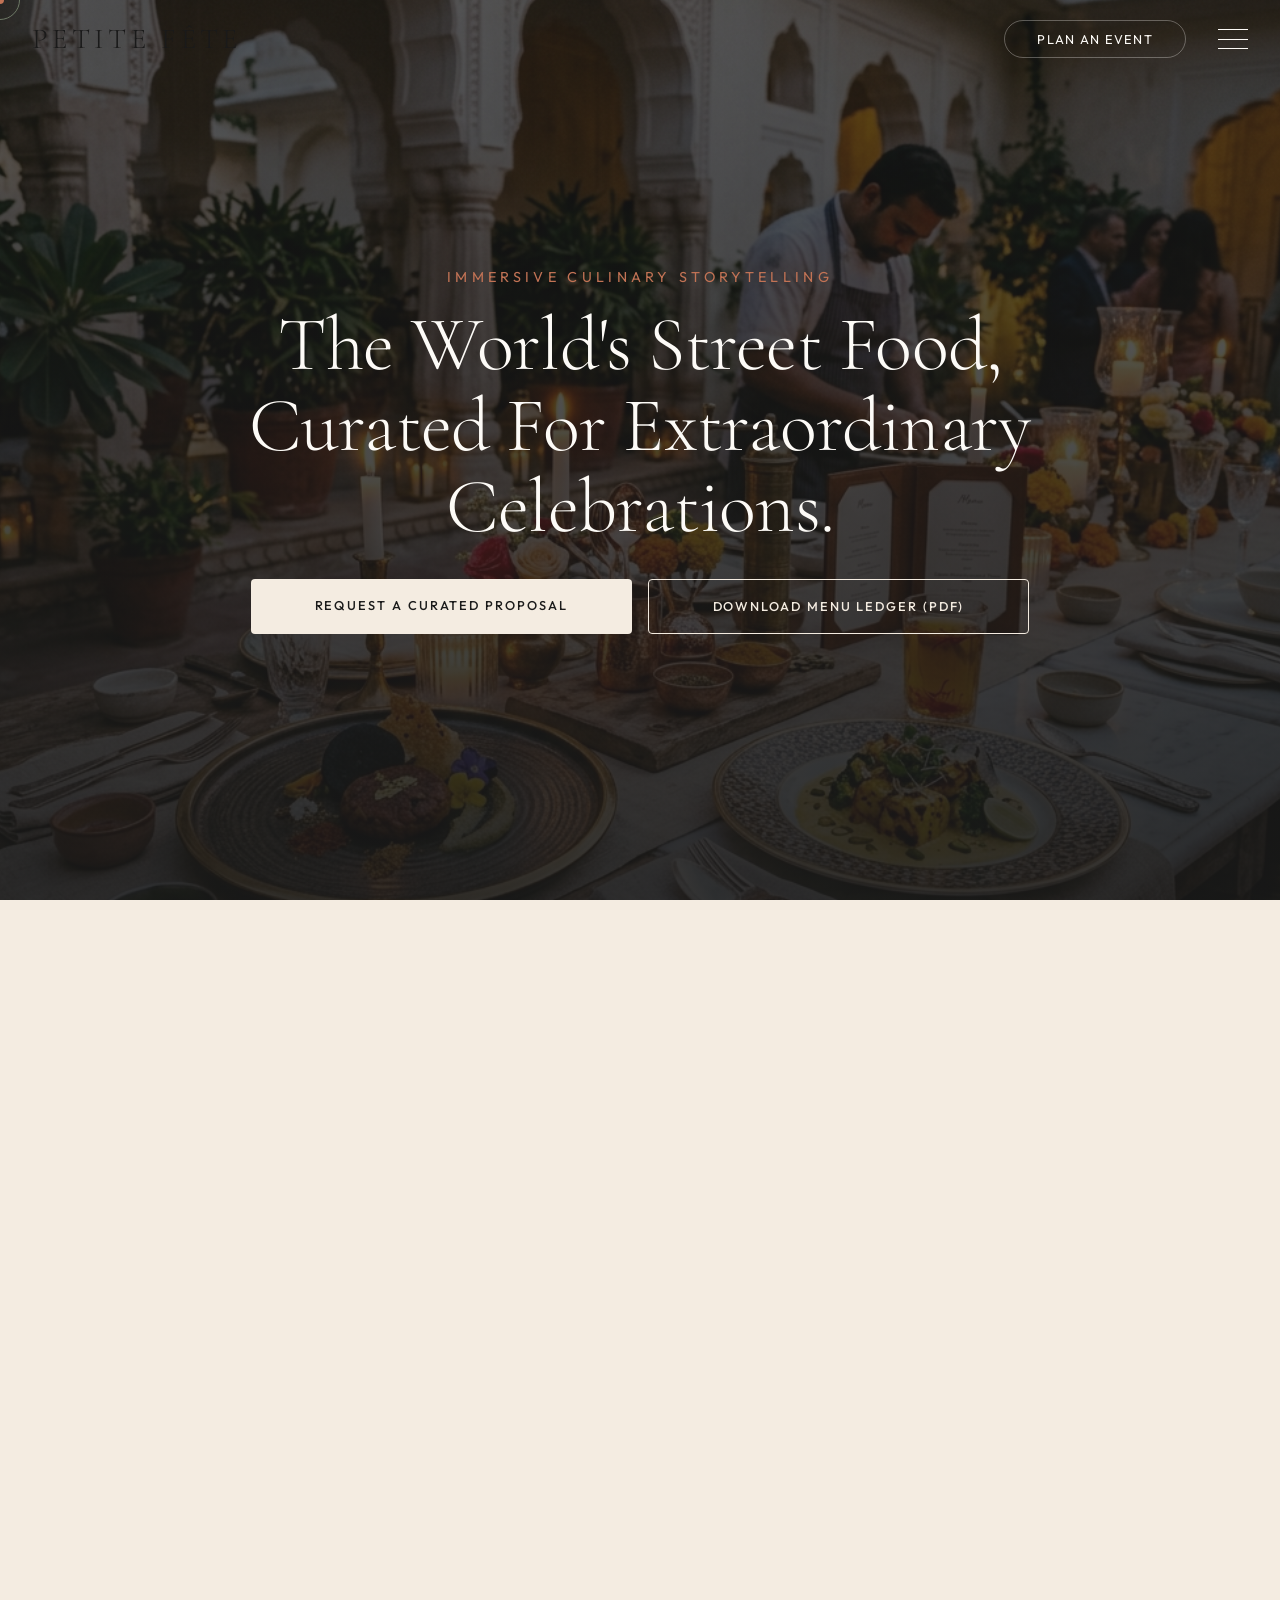
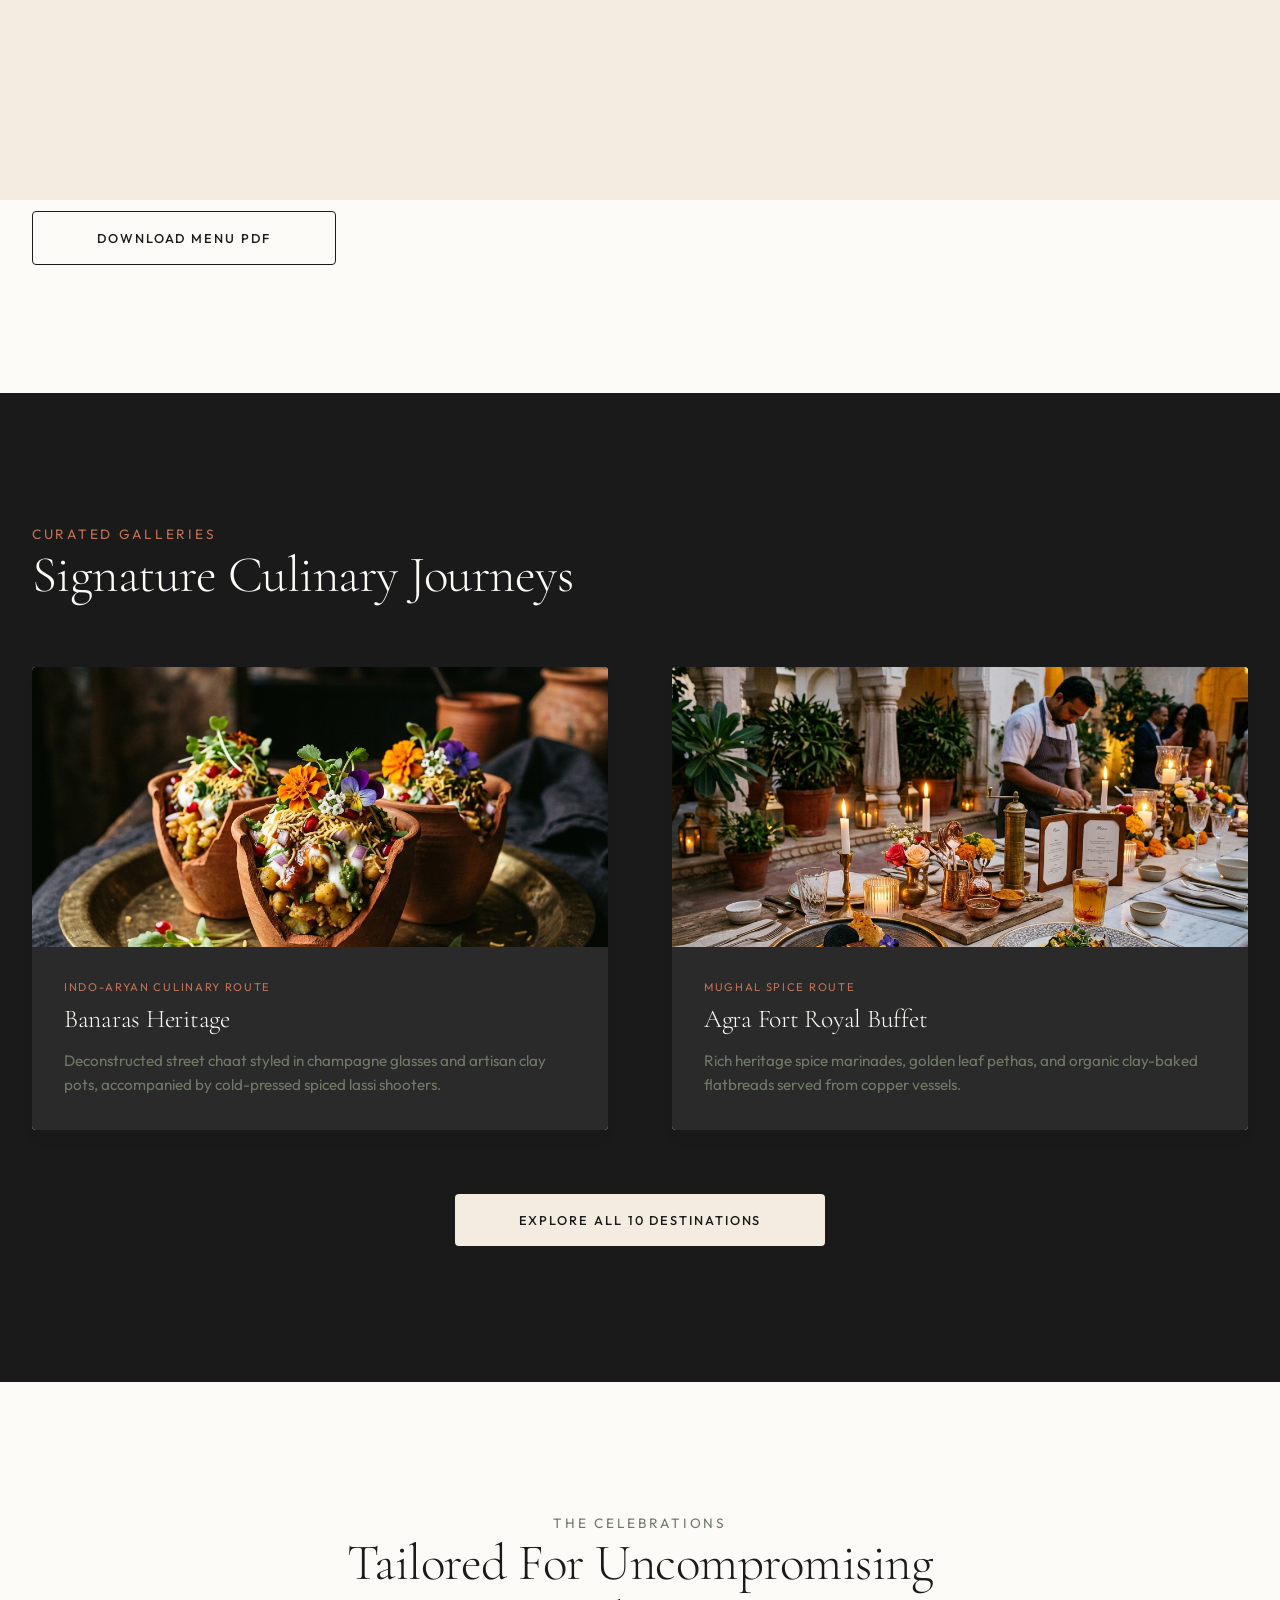
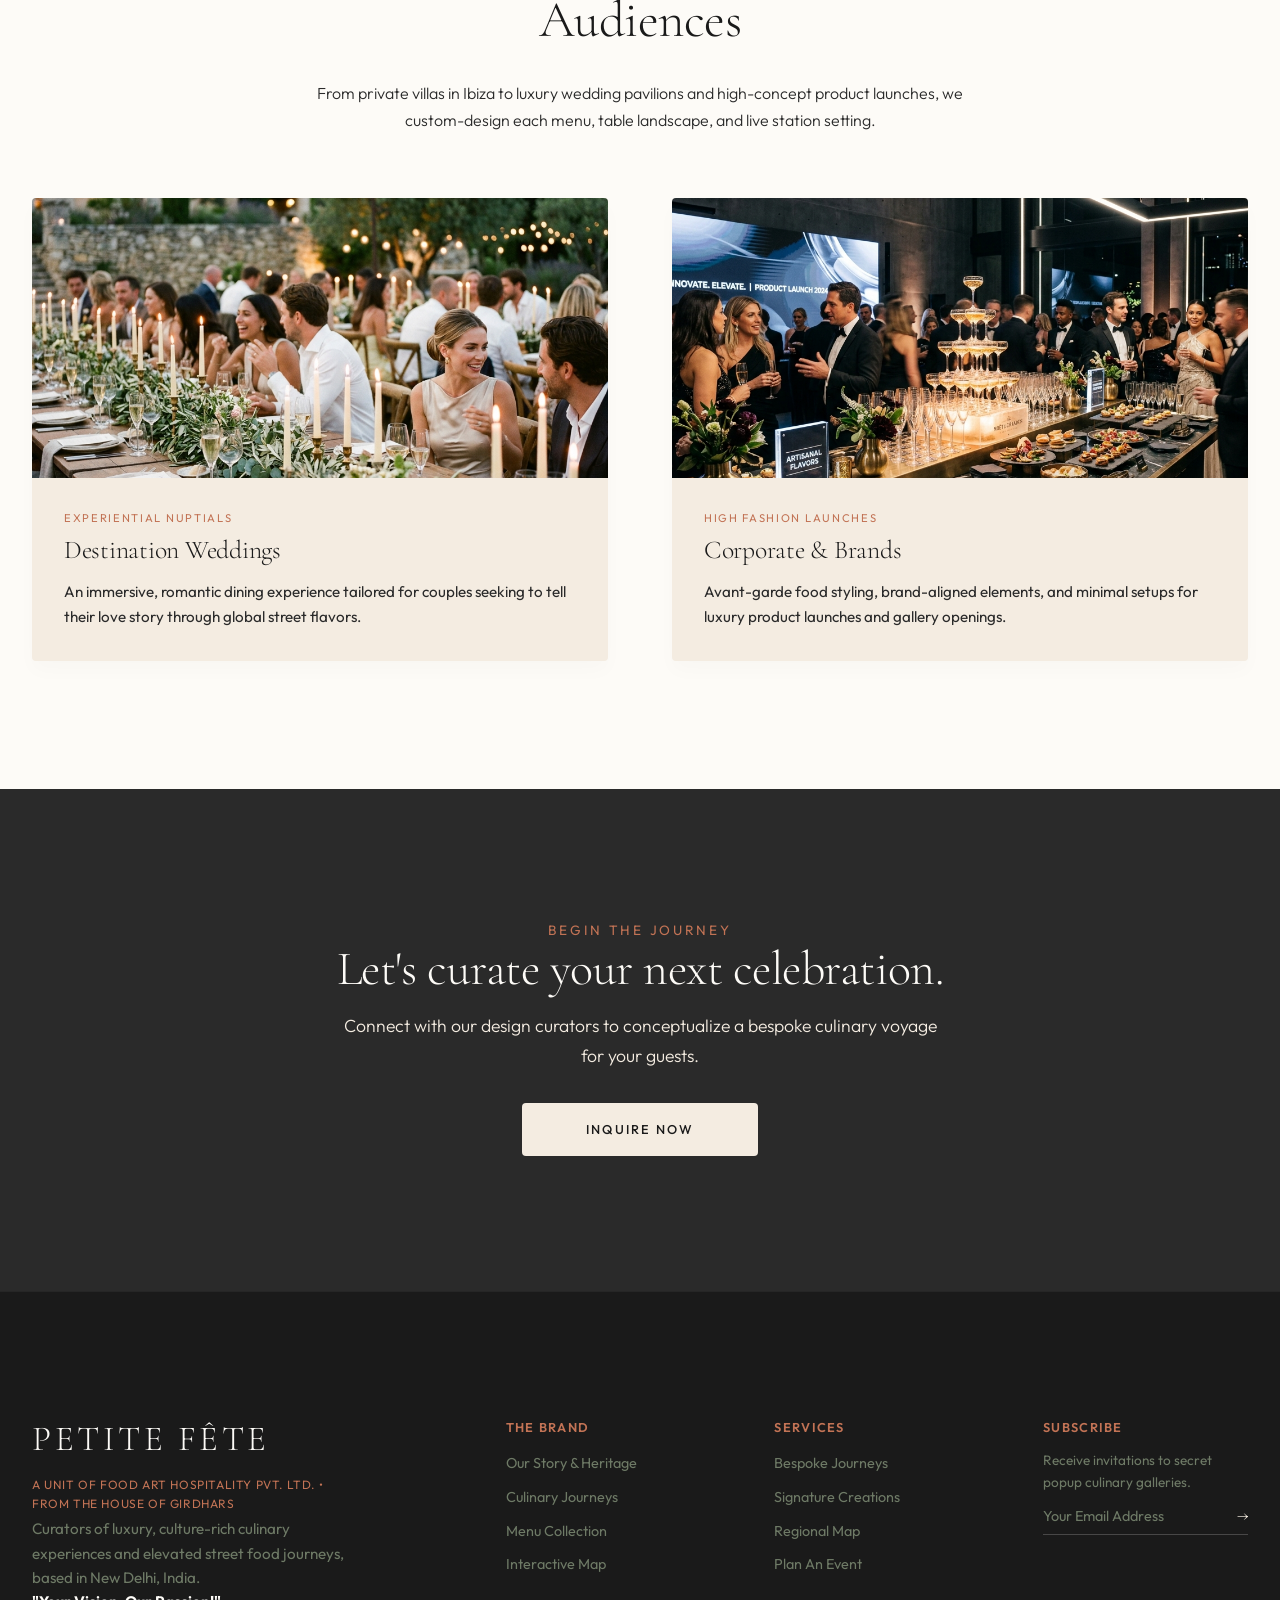
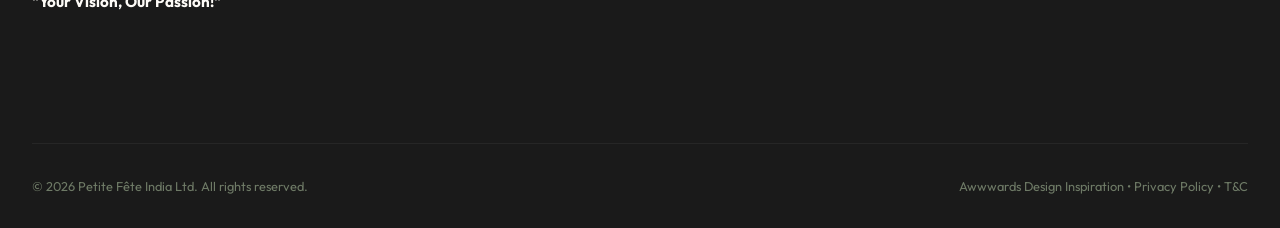
==== index.html @ d98677b4 "Add files via upload" ====
<!DOCTYPE html>
<html lang="en">
<head>
  <meta charset="UTF-8">
  <meta name="viewport" content="width=device-width, initial-scale=1.0">
  <meta name="description" content="Petite Fête is a luxury culinary experience brand curating immersive global street food journeys for extraordinary celebrations.">
  <title>Petite Fête | A Unit of Food Art Hospitality Pvt. Ltd. | From the House of Girdhars</title>
  <link rel="icon" type="image/svg+xml" href="data:image/svg+xml,<svg xmlns=%22http://www.w3.org/2000/svg%22 viewBox=%220 0 100 100%22><text y=%22.9em%22 font-size=%2290%22>✨</text></svg>">
  <link rel="stylesheet" href="css/variables.css">
  <link rel="stylesheet" href="css/layout.css">
  <link rel="stylesheet" href="css/components.css">
</head>
<body>

  <!-- Shutter Loading Screen -->
  <div id="loader-overlay">
    <div class="loader-content">
      <div class="loader-logo"><span>PETITE FÊTE</span></div>
      <div class="loader-bar-container">
        <div class="loader-bar"></div>
      </div>
      <div class="loader-number">0%</div>
    </div>
  </div>

  <main>
    <!-- Fullscreen Hero Section -->
    <section class="hero-wrapper">
      <img src="assets/images/dest_agra.png" alt="Luxury Mughlai Culinary Station in Courtyard" class="hero-bg-media">
      <div class="hero-overlay"></div>
      <div class="hero-content">
        <p class="hero-tagline">Immersive Culinary Storytelling</p>
        <h1 class="hero-title">The World's Street Food, Curated For Extraordinary Celebrations.</h1>
        <div class="hero-cta" style="display: flex; gap: var(--space-md); justify-content: center; flex-wrap: wrap; margin-top: var(--space-lg);">
          <a href="contact.html" class="btn-luxury-solid hover-target">Request A Curated Proposal</a>
          <a href="assets/petite-fete-menu.pdf" download class="btn-luxury-solid hover-target" style="background-color: transparent; border: 1px solid var(--color-champagne); color: var(--color-champagne);">Download Menu Ledger (PDF)</a>
        </div>
      </div>
    </section>

    <!-- Brand Introduction -->
    <section class="section">
      <div class="container">
        <div class="editorial-split">
          <div class="editorial-text">
            <span class="editorial-subtitle">PETITE FÊTE</span>
            <h2 class="editorial-title" style="font-size: clamp(2rem, 3.5vw, 2.5rem); line-height: 1.15; margin-bottom: var(--space-md);">A Unit of Food Art Hospitality Pvt. Ltd. <br><span style="font-size: 1.4rem; color: var(--color-olive); font-style: italic;">From the House of Girdhars</span></h2>
            <p class="editorial-paragraph">Food Art Hospitality Pvt. Ltd. (FAH) is recognized as the industry trailblazer with an unwavering commitment to creativity, innovation, excellence and transforming catering into an art form. FAH creates remarkable experiences by utilizing the finest ingredients and cutting-edge techniques to create fresh, vibrant cuisine coupled with world-class service.</p>
            <p class="editorial-paragraph">The visionary founders of FAH have added another feather to their cap by launching "Petite Fête", which celebrates the favorite flavors of global street food. Petite Fête takes you on an unparalleled cultural culinary voyage like never before. This eclectic blend of bespoke luxury and fun food has already created a stir in the industry and aims to reach the pinnacle with its new age molecular gastronomy.</p>
            <p class="editorial-paragraph">Classic street food in a new avatar is sure to deliver the surprise and tantalize your taste buds. Petite Fête has reinterpreted this culture through its lens of creativity while retaining the authenticity of each dish. The avant-garde brand will make you explore the world's culinary heritage through its theatrical food stations with an exquisite fine dining setup.</p>
            <p class="editorial-paragraph" style="font-family: var(--font-serif); font-size: 1.4rem; color: var(--color-terracotta); font-style: italic; margin-bottom: var(--space-md);">"Your Vision, Our Passion!"</p>
            <div style="display: flex; gap: var(--space-md); flex-wrap: wrap; margin-top: var(--space-sm);">
              <a href="about.html" class="btn-luxury-solid hover-target">Our Story & Heritage</a>
              <a href="assets/petite-fete-menu.pdf" download class="btn-luxury-solid hover-target" style="background-color: transparent; border: 1px solid var(--color-charcoal); color: var(--color-charcoal);">Download Menu PDF</a>
            </div>
          </div>
          <div class="editorial-image-container">
            <img src="assets/images/dest_banaras.png" alt="Deconstructed Banarasi chaat served in clay pots" class="editorial-image">
          </div>
        </div>
      </div>
    </section>

    <!-- Featured Journeys Teaser -->
    <section class="section section-dark">
      <div class="container">
        <span class="editorial-subtitle" style="color: var(--color-terracotta);">Curated Galleries</span>
        <h2 class="editorial-title" style="color: var(--color-ivory); margin-bottom: var(--space-xl);">Signature Culinary Journeys</h2>
        
        <div class="station-grid">
          <div class="station-card">
            <div class="station-img-box">
              <img src="assets/images/dest_banaras.png" alt="Deconstructed Chaat" class="station-img">
            </div>
            <div class="station-info-box" style="background-color: var(--color-charcoal-light); color: var(--color-ivory);">
              <span class="station-tag">Indo-Aryan Culinary Route</span>
              <h3 class="station-title">Banaras Heritage</h3>
              <p class="station-desc" style="color: var(--color-olive);">Deconstructed street chaat styled in champagne glasses and artisan clay pots, accompanied by cold-pressed spiced lassi shooters.</p>
            </div>
          </div>

          <div class="station-card">
            <div class="station-img-box">
              <img src="assets/images/dest_agra.png" alt="Agra Spice Galleys" class="station-img">
            </div>
            <div class="station-info-box" style="background-color: var(--color-charcoal-light); color: var(--color-ivory);">
              <span class="station-tag">Mughal Spice Route</span>
              <h3 class="station-title">Agra Fort Royal Buffet</h3>
              <p class="station-desc" style="color: var(--color-olive);">Rich heritage spice marinades, golden leaf pethas, and organic clay-baked flatbreads served from copper vessels.</p>
            </div>
          </div>
        </div>

        <div style="text-align: center; margin-top: var(--space-xl);">
          <a href="journeys.html" class="btn-luxury-solid hover-target">Explore All 10 Destinations</a>
        </div>
      </div>
    </section>

    <!-- Event Categories Signature -->
    <section class="section">
      <div class="container">
        <div style="text-align: center; max-width: 700px; margin: 0 auto var(--space-xl) auto;">
          <span class="editorial-subtitle">The Celebrations</span>
          <h2 class="editorial-title">Tailored For Uncompromising Audiences</h2>
          <p class="editorial-paragraph" style="font-size: 1rem;">From private villas in Ibiza to luxury wedding pavilions and high-concept product launches, we custom-design each menu, table landscape, and live station setting.</p>
        </div>

        <div class="station-grid">
          <div class="station-card">
            <div class="station-img-box">
              <img src="assets/images/wedding_banquet.png" alt="Editorial wedding banqueting" class="station-img">
            </div>
            <div class="station-info-box">
              <span class="station-tag">Experiential Nuptials</span>
              <h3 class="station-title">Destination Weddings</h3>
              <p class="station-desc">An immersive, romantic dining experience tailored for couples seeking to tell their love story through global street flavors.</p>
            </div>
          </div>

          <div class="station-card">
            <div class="station-img-box">
              <img src="assets/images/corporate_cocktail.png" alt="Sleek corporate cocktail bar" class="station-img">
            </div>
            <div class="station-info-box">
              <span class="station-tag">High Fashion Launches</span>
              <h3 class="station-title">Corporate & Brands</h3>
              <p class="station-desc">Avant-garde food styling, brand-aligned elements, and minimal setups for luxury product launches and gallery openings.</p>
            </div>
          </div>
        </div>
      </div>
    </section>

    <!-- CTA Section -->
    <section class="section section-dark" style="text-align: center; background-color: var(--color-charcoal-light);">
      <div class="container">
        <span class="editorial-subtitle" style="color: var(--color-terracotta);">Begin the Journey</span>
        <h2 class="editorial-title" style="color: var(--color-ivory); font-size: 3rem; margin-bottom: var(--space-md);">Let's curate your next celebration.</h2>
        <p class="editorial-paragraph" style="color: var(--color-champagne); max-width: 600px; margin: 0 auto var(--space-lg) auto;">Connect with our design curators to conceptualize a bespoke culinary voyage for your guests.</p>
        <a href="contact.html" class="btn-luxury-solid hover-target">Inquire Now</a>
      </div>
    </section>
  </main>

  <script src="js/core.js"></script>
</body>
</html>
---- css/variables.css ----
/* css/variables.css */
@import url('https://fonts.googleapis.com/css2?family=Cormorant+Garamond:ital,wght@0,300;0,400;0,500;0,600;0,700;1,300;1,400&family=Outfit:wght@200;300;400;500;600;700&display=swap');

:root {
  /* Color Palette */
  --color-ivory: #FDFBF7;       /* Warm Ivory background */
  --color-champagne: #F4ECE1;   /* Champagne accents & secondary containers */
  --color-olive: #6E7A66;       /* Soft Olive text and borders */
  --color-olive-light: rgba(110, 122, 102, 0.1);
  --color-charcoal: #1A1A1A;    /* Primary text and dark luxury sections */
  --color-charcoal-light: #2A2A2A;
  --color-terracotta: #C27355;  /* Muted Terracotta accents */
  --color-white: #FFFFFF;

  /* Typography Pairing */
  --font-serif: 'Cormorant Garamond', serif;
  --font-sans: 'Outfit', sans-serif;

  /* Font Weights */
  --weight-light: 300;
  --weight-regular: 400;
  --weight-medium: 500;
  --weight-semi: 600;
  --weight-bold: 700;

  /* Global Transitions */
  --transition-smooth: all 0.6s cubic-bezier(0.25, 1, 0.5, 1);
  --transition-fast: all 0.3s cubic-bezier(0.25, 1, 0.5, 1);
  --transition-slow: all 1s cubic-bezier(0.25, 1, 0.5, 1);
  --transition-bounce: all 0.6s cubic-bezier(0.34, 1.56, 0.64, 1);

  /* Spacing system */
  --space-unit: 1rem;
  --space-xs: calc(var(--space-unit) * 0.25);
  --space-sm: calc(var(--space-unit) * 0.5);
  --space-md: var(--space-unit);
  --space-lg: calc(var(--space-unit) * 2);
  --space-xl: calc(var(--space-unit) * 4);
  --space-xxl: calc(var(--space-unit) * 8);

  /* Z-Index Hierarchy */
  --z-base: 1;
  --z-nav-fixed: 100;
  --z-drawer: 200;
  --z-transition-wipe: 300;
  --z-loader: 400;
  --z-cursor: 500;

  /* Cursor custom dimensions */
  --cursor-size: 8px;
}

/* Base Styles & Custom Scrollbar */
*, *::before, *::after {
  box-sizing: border-box;
  margin: 0;
  padding: 0;
}

html {
  font-size: 16px;
  scroll-behavior: smooth;
  background-color: var(--color-ivory);
  color: var(--color-charcoal);
  font-family: var(--font-sans);
  overflow-x: hidden;
}

body {
  min-height: 100vh;
  line-height: 1.6;
  -webkit-font-smoothing: antialiased;
  -moz-osx-font-smoothing: grayscale;
}

/* Custom Premium Scrollbar */
::-webkit-scrollbar {
  width: 6px;
}
::-webkit-scrollbar-track {
  background: var(--color-ivory);
}
::-webkit-scrollbar-thumb {
  background: var(--color-olive);
  border-radius: 3px;
}
::-webkit-scrollbar-thumb:hover {
  background: var(--color-terracotta);
}

/* Custom Selection Highlight */
::selection {
  background-color: var(--color-champagne);
  color: var(--color-terracotta);
}

/* Typography Utilities */
h1, h2, h3, h4, h5, h6 {
  font-family: var(--font-serif);
  font-weight: var(--weight-light);
  line-height: 1.1;
  letter-spacing: -0.01em;
}

a {
  color: inherit;
  text-decoration: none;
  transition: var(--transition-fast);
}

button {
  background: none;
  border: none;
  font: inherit;
  cursor: pointer;
  color: inherit;
}

img {
  max-width: 100%;
  height: auto;
  display: block;
}
---- css/layout.css ----
/* css/layout.css */

/* Global Containers */
.container {
  width: 100%;
  max-width: 1400px;
  margin: 0 auto;
  padding: 0 var(--space-lg);
}

.section {
  position: relative;
  padding: var(--space-xxl) 0;
  overflow: hidden;
}

.section-dark {
  background-color: var(--color-charcoal);
  color: var(--color-ivory);
}

/* Custom Interactive Cursor (hidden on mobile) */
.custom-cursor {
  position: fixed;
  top: 0;
  left: 0;
  width: var(--cursor-size);
  height: var(--cursor-size);
  background-color: var(--color-terracotta);
  border-radius: 50%;
  pointer-events: none;
  z-index: var(--z-cursor);
  transform: translate(-50%, -50%);
  transition: width 0.3s ease, height 0.3s ease, background-color 0.3s ease;
}

.custom-cursor-ring {
  position: fixed;
  top: 0;
  left: 0;
  width: 40px;
  height: 40px;
  border: 1px solid var(--color-olive);
  border-radius: 50%;
  pointer-events: none;
  z-index: calc(var(--z-cursor) - 1);
  transform: translate(-50%, -50%);
  transition: transform 0.1s ease, width 0.3s ease, height 0.3s ease, border-color 0.3s ease;
}

/* Hover effects for cursor */
.custom-cursor.hovered {
  width: 12px;
  height: 12px;
  background-color: var(--color-olive);
}

.custom-cursor-ring.hovered {
  width: 60px;
  height: 60px;
  border-color: var(--color-terracotta);
}

@media (max-width: 1024px) {
  .custom-cursor, .custom-cursor-ring {
    display: none;
  }
}

/* Global Shutter & Shutter Loader */
#loader-overlay {
  position: fixed;
  top: 0;
  left: 0;
  width: 100%;
  height: 100%;
  background-color: var(--color-charcoal);
  z-index: var(--z-loader);
  display: flex;
  flex-direction: column;
  justify-content: center;
  align-items: center;
  color: var(--color-ivory);
  transition: transform 1.2s cubic-bezier(0.85, 0, 0.15, 1);
}

.loader-content {
  text-align: center;
}

.loader-logo {
  font-family: var(--font-serif);
  font-size: 3.5rem;
  letter-spacing: 0.2em;
  text-transform: uppercase;
  margin-bottom: var(--space-md);
  overflow: hidden;
}

.loader-logo span {
  display: inline-block;
  transform: translateY(100%);
  animation: logoReveal 1.2s cubic-bezier(0.16, 1, 0.3, 1) forwards;
}

.loader-bar-container {
  width: 200px;
  height: 1px;
  background-color: rgba(253, 251, 247, 0.1);
  margin: var(--space-md) auto;
  position: relative;
  overflow: hidden;
}

.loader-bar {
  width: 0%;
  height: 100%;
  background-color: var(--color-terracotta);
  position: absolute;
  top: 0;
  left: 0;
  animation: loaderProgress 2.5s cubic-bezier(0.65, 0.05, 0.36, 1) forwards;
}

.loader-number {
  font-family: var(--font-sans);
  font-size: 0.8rem;
  letter-spacing: 0.1em;
  color: var(--color-olive);
}

@keyframes logoReveal {
  to { transform: translateY(0); }
}

@keyframes loaderProgress {
  to { width: 100%; }
}

/* Page Wipe Transition overlay */
#wipe-transition {
  position: fixed;
  top: 0;
  left: 0;
  width: 100%;
  height: 100%;
  background-color: var(--color-champagne);
  z-index: var(--z-transition-wipe);
  transform: translateY(100%);
  transition: transform 0.8s cubic-bezier(0.85, 0, 0.15, 1);
  pointer-events: none;
}

#wipe-transition.active {
  transform: translateY(0);
}

#wipe-transition.exit {
  transform: translateY(-100%);
}

/* Header & Drawer Navigation */
header.global-header {
  position: fixed;
  top: 0;
  left: 0;
  width: 100%;
  padding: var(--space-md) 0;
  z-index: 350; /* Ensure header sits above both drawer (200) and wipes (300) */
  transition: var(--transition-smooth);
}

header.global-header.scrolled {
  background-color: rgba(253, 251, 247, 0.9);
  backdrop-filter: blur(10px);
  padding: var(--space-sm) 0;
  border-bottom: 1px solid var(--color-olive-light);
}

header.global-header.scrolled-dark {
  background-color: rgba(26, 26, 26, 0.9);
  backdrop-filter: blur(10px);
  padding: var(--space-sm) 0;
  border-bottom: 1px solid rgba(253, 251, 247, 0.1);
}

/* Active Menu styling to turn Header components ivory */
.global-header.menu-active .header-logo a,
.global-header.menu-active .inquiry-btn {
  color: var(--color-ivory) !important;
  border-color: rgba(253, 251, 247, 0.3) !important;
}

.global-header.menu-active .inquiry-btn:hover {
  background-color: var(--color-ivory) !important;
  color: var(--color-charcoal) !important;
}

.global-header.menu-active .burger-line {
  background-color: var(--color-ivory) !important;
}

.header-container {
  display: flex;
  justify-content: space-between;
  align-items: center;
}

.header-logo {
  font-family: var(--font-serif);
  font-size: 1.8rem;
  letter-spacing: 0.15em;
  text-transform: uppercase;
  font-weight: var(--weight-light);
}

.header-logo a {
  color: inherit;
}

.header-actions {
  display: flex;
  align-items: center;
  gap: var(--space-lg);
}

.inquiry-btn {
  font-family: var(--font-sans);
  font-size: 0.8rem;
  letter-spacing: 0.1em;
  text-transform: uppercase;
  color: var(--color-charcoal);
  border: 1px solid var(--color-olive);
  padding: var(--space-sm) var(--space-lg);
  border-radius: 20px;
  transition: var(--transition-fast);
}

header.global-header-dark .inquiry-btn {
  color: var(--color-ivory);
  border-color: rgba(253, 251, 247, 0.3);
}

.inquiry-btn:hover {
  background-color: var(--color-charcoal);
  color: var(--color-ivory);
  border-color: var(--color-charcoal);
}

header.global-header-dark .inquiry-btn:hover {
  background-color: var(--color-ivory);
  color: var(--color-charcoal);
  border-color: var(--color-ivory);
}

/* Burger Menu Button */
.burger-menu {
  display: flex;
  flex-direction: column;
  gap: 6px;
  width: 30px;
  height: 20px;
  justify-content: space-between;
  z-index: calc(var(--z-drawer) + 10); /* Keep button above drawer */
}

.burger-line {
  width: 100%;
  height: 1px;
  background-color: var(--color-charcoal);
  transition: var(--transition-smooth);
}

header.global-header-dark .burger-line {
  background-color: var(--color-ivory);
}

.burger-menu.open .burger-line:nth-child(1) {
  transform: translateY(7px) rotate(45deg);
  background-color: var(--color-ivory);
}

.burger-menu.open .burger-line:nth-child(2) {
  opacity: 0;
}

.burger-menu.open .burger-line:nth-child(3) {
  transform: translateY(-7px) rotate(-45deg);
  background-color: var(--color-ivory);
}

/* Fullscreen Menu Drawer - Optimized for scrolling */
.drawer-nav {
  position: fixed;
  top: 0;
  left: 0;
  width: 100%;
  height: 100%;
  background-color: var(--color-charcoal);
  color: var(--color-ivory);
  z-index: var(--z-drawer);
  display: block; /* Use block to allow natural scroll overflow */
  overflow-y: auto; /* Enable vertical scroll if content overflows */
  transform: translateY(-100%);
  transition: transform 0.8s cubic-bezier(0.85, 0, 0.15, 1);
}

.drawer-nav.open {
  transform: translateY(0);
}

.drawer-content {
  display: grid;
  grid-template-columns: 1fr 1fr;
  width: 80%;
  max-width: 1200px;
  margin: 120px auto 60px auto; /* Centered with clear headers space */
  align-items: start;
}

.drawer-links {
  display: flex;
  flex-direction: column;
  gap: var(--space-md);
  list-style: none;
}

.drawer-links li {
  overflow: hidden;
}

.drawer-links a {
  font-family: var(--font-serif);
  font-size: 3rem;
  text-transform: uppercase;
  display: inline-block;
  transform: translateY(100%);
  transition: transform 0.8s cubic-bezier(0.16, 1, 0.3, 1), color 0.3s ease;
  line-height: 1.1;
}

.drawer-nav.open .drawer-links a {
  transform: translateY(0);
}

/* Stagger transition delay for nav links */
.drawer-links li:nth-child(1) a { transition-delay: 0.1s; }
.drawer-links li:nth-child(2) a { transition-delay: 0.15s; }
.drawer-links li:nth-child(3) a { transition-delay: 0.2s; }
.drawer-links li:nth-child(4) a { transition-delay: 0.25s; }
.drawer-links li:nth-child(5) a { transition-delay: 0.3s; }
.drawer-links li:nth-child(6) a { transition-delay: 0.35s; }
.drawer-links li:nth-child(7) a { transition-delay: 0.4s; }
.drawer-links li:nth-child(8) a { transition-delay: 0.45s; }
.drawer-links li:nth-child(9) a { transition-delay: 0.5s; }
.drawer-links li:nth-child(10) a { transition-delay: 0.55s; }
.drawer-links li:nth-child(11) a { transition-delay: 0.6s; }
.drawer-links li:nth-child(12) a { transition-delay: 0.65s; }

.drawer-links a:hover {
  color: var(--color-terracotta);
  transform: translateY(0) skewX(-5deg);
}

.drawer-info {
  border-left: 1px solid rgba(253, 251, 247, 0.1);
  padding-left: var(--space-xl);
  display: flex;
  flex-direction: column;
  justify-content: center;
  gap: var(--space-xl);
}

.drawer-editorial {
  font-family: var(--font-serif);
  font-size: 1.5rem;
  font-style: italic;
  color: var(--color-champagne);
  line-height: 1.4;
}

.drawer-contact-details {
  display: flex;
  flex-direction: column;
  gap: var(--space-sm);
  font-family: var(--font-sans);
  font-size: 0.9rem;
  color: var(--color-olive);
}

.drawer-contact-details a:hover {
  color: var(--color-ivory);
}

@media (max-width: 768px) {
  .drawer-content {
    grid-template-columns: 1fr;
    gap: var(--space-xl);
    text-align: center;
    margin: 100px auto 40px auto;
  }
  .drawer-links a {
    font-size: 2rem;
  }
  .drawer-info {
    border-left: none;
    padding-left: 0;
    gap: var(--space-lg);
  }
  .drawer-editorial {
    font-size: 1.2rem;
  }
}

/* Footer Section */
footer.global-footer {
  background-color: var(--color-charcoal);
  color: var(--color-ivory);
  padding: var(--space-xxl) 0 var(--space-lg) 0;
  border-top: 1px solid rgba(253, 251, 247, 0.05);
}

.footer-grid {
  display: grid;
  grid-template-columns: 2fr 1fr 1fr 1fr;
  gap: var(--space-xl);
  margin-bottom: var(--space-xxl);
}

.footer-brand h2 {
  font-family: var(--font-serif);
  font-size: 2.2rem;
  letter-spacing: 0.1em;
  text-transform: uppercase;
  margin-bottom: var(--space-md);
}

.footer-brand p {
  color: var(--color-olive);
  font-family: var(--font-sans);
  font-size: 0.95rem;
  max-width: 320px;
}

.footer-col h3 {
  font-family: var(--font-sans);
  font-size: 0.8rem;
  font-weight: var(--weight-semi);
  letter-spacing: 0.1em;
  text-transform: uppercase;
  color: var(--color-terracotta);
  margin-bottom: var(--space-md);
}

.footer-col ul {
  list-style: none;
  display: flex;
  flex-direction: column;
  gap: var(--space-sm);
}

.footer-col a {
  font-family: var(--font-sans);
  font-size: 0.9rem;
  color: var(--color-olive);
}

.footer-col a:hover {
  color: var(--color-ivory);
}

.newsletter-form {
  display: flex;
  border-bottom: 1px solid rgba(253, 251, 247, 0.2);
  padding-bottom: var(--space-xs);
}

.newsletter-form input {
  background: none;
  border: none;
  color: var(--color-ivory);
  font-family: var(--font-sans);
  font-size: 0.9rem;
  width: 100%;
  outline: none;
}

.newsletter-form input::placeholder {
  color: var(--color-olive);
}

.newsletter-submit {
  color: var(--color-champagne);
  font-family: var(--font-serif);
  font-style: italic;
  font-size: 1.1rem;
}

.newsletter-submit:hover {
  color: var(--color-terracotta);
}

.footer-bottom {
  border-top: 1px solid rgba(253, 251, 247, 0.05);
  padding-top: var(--space-lg);
  display: flex;
  justify-content: space-between;
  align-items: center;
  font-family: var(--font-sans);
  font-size: 0.8rem;
  color: var(--color-olive);
}

@media (max-width: 992px) {
  .footer-grid {
    grid-template-columns: 1fr 1fr;
    gap: var(--space-lg);
  }
}

@media (max-width: 576px) {
  .footer-grid {
    grid-template-columns: 1fr;
    gap: var(--space-lg);
  }
  .footer-bottom {
    flex-direction: column;
    gap: var(--space-md);
    text-align: center;
  }
}
---- css/components.css ----
/* css/components.css */

/* --- HERO COMPONENT --- */
.hero-wrapper {
  position: relative;
  height: 100vh;
  width: 100vw;
  background-color: var(--color-charcoal);
  color: var(--color-ivory);
  display: flex;
  align-items: center;
  justify-content: center;
}

.hero-bg-media {
  position: absolute;
  top: 0;
  left: 0;
  width: 100%;
  height: 100%;
  object-fit: cover;
  opacity: 0.55;
  transform: scale(1.05);
  transition: transform var(--transition-slow);
}

.hero-overlay {
  position: absolute;
  top: 0;
  left: 0;
  width: 100%;
  height: 100%;
  background: linear-gradient(180deg, rgba(26, 26, 26, 0.4) 0%, rgba(26, 26, 26, 0.8) 100%);
}

.hero-content {
  position: relative;
  z-index: 5;
  text-align: center;
  max-width: 900px;
  padding: 0 var(--space-md);
}

.hero-tagline {
  font-family: var(--font-sans);
  font-size: 0.9rem;
  letter-spacing: 0.3em;
  text-transform: uppercase;
  color: var(--color-terracotta);
  margin-bottom: var(--space-md);
  opacity: 0;
  transform: translateY(20px);
  animation: fadeUpReveal 1s 0.8s forwards ease;
}

.hero-title {
  font-family: var(--font-serif);
  font-size: clamp(2.5rem, 6vw, 5rem);
  font-weight: var(--weight-light);
  line-height: 1.05;
  margin-bottom: var(--space-lg);
  opacity: 0;
  transform: translateY(30px);
  animation: fadeUpReveal 1.2s 1s forwards ease;
}

.hero-cta {
  opacity: 0;
  transform: translateY(20px);
  animation: fadeUpReveal 1s 1.2s forwards ease;
}

.btn-luxury-solid {
  display: inline-block;
  font-family: var(--font-sans);
  font-size: 0.8rem;
  font-weight: var(--weight-medium);
  letter-spacing: 0.15em;
  text-transform: uppercase;
  color: var(--color-charcoal);
  background-color: var(--color-champagne);
  padding: var(--space-md) var(--space-xl);
  border-radius: 4px;
  position: relative;
  overflow: hidden;
  transition: var(--transition-fast);
}

.btn-luxury-solid:hover {
  background-color: var(--color-terracotta);
  color: var(--color-ivory);
  transform: translateY(-2px);
  box-shadow: 0 10px 20px rgba(0,0,0,0.15);
}

@keyframes fadeUpReveal {
  to {
    opacity: 1;
    transform: translateY(0);
  }
}

/* --- BRAND INTRO COMPONENT --- */
.editorial-split {
  display: grid;
  grid-template-columns: 1.2fr 0.8fr;
  gap: var(--space-xl);
  align-items: center;
}

.editorial-text {
  padding-right: var(--space-xl);
}

.editorial-subtitle {
  font-family: var(--font-sans);
  font-size: 0.85rem;
  text-transform: uppercase;
  letter-spacing: 0.2em;
  color: var(--color-olive);
  margin-bottom: var(--space-sm);
}

.editorial-title {
  font-size: clamp(2rem, 4vw, 3.5rem);
  margin-bottom: var(--space-lg);
  color: var(--color-charcoal);
}

.editorial-paragraph {
  font-family: var(--font-sans);
  font-weight: var(--weight-light);
  font-size: 1.1rem;
  color: var(--color-charcoal-light);
  margin-bottom: var(--space-md);
  line-height: 1.7;
}

.editorial-image-container {
  position: relative;
  overflow: hidden;
  border-radius: 4px;
  box-shadow: 0 20px 40px rgba(0,0,0,0.05);
}

.editorial-image {
  width: 100%;
  height: 500px;
  object-fit: cover;
  transition: transform var(--transition-slow);
}

.editorial-image-container:hover .editorial-image {
  transform: scale(1.05);
}

@media (max-width: 992px) {
  .editorial-split {
    grid-template-columns: 1fr;
    gap: var(--space-lg);
  }
  .editorial-text {
    padding-right: 0;
  }
  .editorial-image {
    height: 350px;
  }
}

/* --- CULINARY JOURNEYS COMPONENT --- */
.accordion-wrapper {
  max-width: 1000px;
  margin: var(--space-xl) auto 0 auto;
}

.accordion-item {
  border-bottom: 1px solid var(--color-olive-light);
  padding: var(--space-md) 0;
}

.accordion-header {
  display: flex;
  justify-content: space-between;
  align-items: center;
  cursor: pointer;
  padding: var(--space-sm) 0;
}

.accordion-num {
  font-family: var(--font-sans);
  font-size: 0.9rem;
  color: var(--color-terracotta);
  width: 60px;
}

.accordion-title {
  font-family: var(--font-serif);
  font-size: 2rem;
  flex: 1;
  transition: var(--transition-fast);
}

.accordion-header:hover .accordion-title {
  color: var(--color-terracotta);
  transform: translateX(10px);
}

.accordion-icon {
  width: 20px;
  height: 20px;
  position: relative;
  transition: var(--transition-smooth);
}

.accordion-icon::before, .accordion-icon::after {
  content: '';
  position: absolute;
  background-color: var(--color-charcoal);
  transition: var(--transition-smooth);
}

.accordion-icon::before {
  top: 9px;
  left: 0;
  width: 100%;
  height: 1px;
}

.accordion-icon::after {
  top: 0;
  left: 9px;
  width: 1px;
  height: 100%;
}

.accordion-item.active .accordion-icon {
  transform: rotate(135deg);
}

.accordion-item.active .accordion-icon::before,
.accordion-item.active .accordion-icon::after {
  background-color: var(--color-terracotta);
}

.accordion-content {
  max-height: 0;
  overflow: hidden;
  transition: max-height 0.8s cubic-bezier(0.25, 1, 0.5, 1);
  display: grid;
  grid-template-columns: 1.2fr 0.8fr;
  gap: var(--space-lg);
}

.accordion-item.active .accordion-content {
  max-height: 800px;
  padding: var(--space-md) 0 var(--space-lg) 0;
}

.journey-desc {
  font-family: var(--font-sans);
  font-size: 1rem;
  line-height: 1.7;
  color: var(--color-charcoal-light);
  display: flex;
  flex-direction: column;
  justify-content: center;
  gap: var(--space-md);
}

.journey-dishes h4 {
  font-family: var(--font-sans);
  font-size: 0.8rem;
  font-weight: var(--weight-semi);
  letter-spacing: 0.1em;
  text-transform: uppercase;
  color: var(--color-olive);
  margin-bottom: var(--space-xs);
}

.journey-dishes p {
  font-family: var(--font-serif);
  font-style: italic;
  font-size: 1.2rem;
  color: var(--color-terracotta);
}

.journey-image {
  width: 100%;
  height: 250px;
  object-fit: cover;
  border-radius: 4px;
}

@media (max-width: 768px) {
  .accordion-content {
    grid-template-columns: 1fr;
    gap: var(--space-md);
  }
  .journey-image {
    height: 180px;
  }
}

/* --- INTERACTIVE WORLD MAP --- */
.map-page-container {
  display: flex;
  flex-direction: column;
  align-items: center;
  text-align: center;
}

.map-wrapper {
  position: relative;
  width: 100%;
  max-width: 1000px;
  margin: var(--space-xl) auto;
  border: 1px solid var(--color-olive-light);
  border-radius: 8px;
  background-color: var(--color-champagne);
  padding: var(--space-lg);
  box-shadow: inset 0 0 40px rgba(0,0,0,0.02);
}

.svg-world-map {
  width: 100%;
  height: auto;
  fill: #DCD4C7; /* Soft base for map land */
  stroke: var(--color-ivory);
  stroke-width: 0.5px;
}

.map-pin {
  cursor: pointer;
  transition: var(--transition-fast);
}

.map-pin circle.pin-dot {
  fill: var(--color-terracotta);
  transition: fill 0.3s, r 0.3s;
}

.map-pin circle.pin-pulse {
  fill: none;
  stroke: var(--color-terracotta);
  stroke-width: 1.5;
  opacity: 0.8;
  transform-origin: center;
  animation: mapPulse 2s infinite ease-out;
}

.map-pin:hover circle.pin-dot {
  fill: var(--color-charcoal);
  r: 8px;
}

.map-pin.active circle.pin-dot {
  fill: var(--color-olive);
  r: 10px;
}

@keyframes mapPulse {
  0% {
    r: 4px;
    opacity: 0.8;
    stroke-width: 1.5;
  }
  100% {
    r: 25px;
    opacity: 0;
    stroke-width: 0.2;
  }
}

/* World Map Info Overlay */
.map-overlay-card {
  position: absolute;
  bottom: var(--space-lg);
  left: 50%;
  transform: translateX(-50%) translateY(20px);
  width: 90%;
  max-width: 450px;
  background-color: var(--color-ivory);
  border: 1px solid var(--color-olive-light);
  padding: var(--space-lg);
  border-radius: 4px;
  box-shadow: 0 15px 30px rgba(0,0,0,0.08);
  opacity: 0;
  pointer-events: none;
  transition: var(--transition-smooth);
}

.map-overlay-card.visible {
  opacity: 1;
  pointer-events: all;
  transform: translateX(-50%) translateY(0);
}

.map-card-country {
  font-family: var(--font-sans);
  font-size: 0.75rem;
  letter-spacing: 0.2em;
  text-transform: uppercase;
  color: var(--color-terracotta);
  margin-bottom: var(--space-xs);
}

.map-card-title {
  font-family: var(--font-serif);
  font-size: 1.6rem;
  margin-bottom: var(--space-sm);
}

.map-card-desc {
  font-family: var(--font-sans);
  font-size: 0.9rem;
  color: var(--color-charcoal-light);
  line-height: 1.6;
}

/* --- LIVE STATIONS & EXPERIENTIAL CARDS --- */
.station-grid {
  display: grid;
  grid-template-columns: repeat(auto-fit, minmax(320px, 1fr));
  gap: var(--space-xl);
  margin-top: var(--space-xl);
}

.station-card {
  background-color: var(--color-champagne);
  border-radius: 4px;
  overflow: hidden;
  box-shadow: 0 10px 20px rgba(0,0,0,0.02);
  transition: var(--transition-smooth);
  display: flex;
  flex-direction: column;
}

.station-card:hover {
  transform: translateY(-8px);
  box-shadow: 0 20px 40px rgba(0,0,0,0.08);
}

.station-img-box {
  position: relative;
  overflow: hidden;
  height: 280px;
}

.station-img {
  width: 100%;
  height: 100%;
  object-fit: cover;
  transition: transform var(--transition-slow);
}

.station-card:hover .station-img {
  transform: scale(1.06);
}

.station-info-box {
  padding: var(--space-lg);
  display: flex;
  flex-direction: column;
  flex: 1;
}

.station-tag {
  font-family: var(--font-sans);
  font-size: 0.7rem;
  letter-spacing: 0.15em;
  text-transform: uppercase;
  color: var(--color-terracotta);
  margin-bottom: var(--space-sm);
}

.station-title {
  font-family: var(--font-serif);
  font-size: 1.6rem;
  margin-bottom: var(--space-md);
}

.station-desc {
  font-family: var(--font-sans);
  font-size: 0.95rem;
  color: var(--color-charcoal-light);
  line-height: 1.6;
}

/* --- EDITORIAL GALLERY --- */
.gallery-filters {
  display: flex;
  justify-content: center;
  gap: var(--space-md);
  margin-bottom: var(--space-xl);
  flex-wrap: wrap;
}

.filter-btn {
  font-family: var(--font-sans);
  font-size: 0.8rem;
  letter-spacing: 0.1em;
  text-transform: uppercase;
  padding: var(--space-sm) var(--space-lg);
  border: 1px solid var(--color-olive-light);
  border-radius: 20px;
  transition: var(--transition-fast);
}

.filter-btn:hover, .filter-btn.active {
  background-color: var(--color-charcoal);
  color: var(--color-ivory);
  border-color: var(--color-charcoal);
}

.gallery-grid {
  display: grid;
  grid-template-columns: repeat(12, 1fr);
  gap: var(--space-lg);
}

.gallery-item {
  grid-column: span 4;
  position: relative;
  overflow: hidden;
  border-radius: 4px;
  height: 380px;
  transition: var(--transition-smooth);
}

/* Dynamic layouts for editorial feel */
.gallery-item:nth-child(2), .gallery-item:nth-child(5) {
  grid-column: span 8;
}

.gallery-item img {
  width: 100%;
  height: 100%;
  object-fit: cover;
  transition: transform var(--transition-slow);
}

.gallery-item-overlay {
  position: absolute;
  top: 0;
  left: 0;
  width: 100%;
  height: 100%;
  background: linear-gradient(180deg, rgba(26,26,26,0) 40%, rgba(26,26,26,0.85) 100%);
  display: flex;
  flex-direction: column;
  justify-content: flex-end;
  padding: var(--space-lg);
  color: var(--color-ivory);
  opacity: 0;
  transition: opacity 0.4s ease;
}

.gallery-item:hover .gallery-item-overlay {
  opacity: 1;
}

.gallery-item:hover img {
  transform: scale(1.05);
}

.gallery-item-tag {
  font-family: var(--font-sans);
  font-size: 0.7rem;
  letter-spacing: 0.2em;
  text-transform: uppercase;
  color: var(--color-champagne);
}

.gallery-item-title {
  font-family: var(--font-serif);
  font-size: 1.5rem;
}

@media (max-width: 992px) {
  .gallery-item {
    grid-column: span 6 !important;
    height: 300px;
  }
}

@media (max-width: 576px) {
  .gallery-item {
    grid-column: span 12 !important;
  }
}

/* --- EXPERIENCE DESIGN TIMELINE --- */
.timeline-wrapper {
  position: relative;
  max-width: 800px;
  margin: var(--space-xl) auto 0 auto;
}

.timeline-wrapper::before {
  content: '';
  position: absolute;
  top: 0;
  left: 30px;
  width: 1px;
  height: 100%;
  background-color: var(--color-olive-light);
}

.timeline-step {
  position: relative;
  padding-left: 80px;
  margin-bottom: var(--space-xl);
}

.timeline-dot {
  position: absolute;
  top: 0;
  left: 20px;
  width: 20px;
  height: 20px;
  background-color: var(--color-ivory);
  border: 2px solid var(--color-terracotta);
  border-radius: 50%;
  z-index: 2;
  transition: var(--transition-fast);
}

.timeline-step:hover .timeline-dot {
  background-color: var(--color-terracotta);
  box-shadow: 0 0 15px var(--color-terracotta);
}

.timeline-num {
  font-family: var(--font-sans);
  font-size: 0.8rem;
  color: var(--color-olive);
  text-transform: uppercase;
  margin-bottom: var(--space-xs);
}

.timeline-title {
  font-family: var(--font-serif);
  font-size: 1.8rem;
  margin-bottom: var(--space-sm);
}

.timeline-desc {
  font-family: var(--font-sans);
  font-size: 1rem;
  color: var(--color-charcoal-light);
  line-height: 1.6;
}

/* --- DYNAMIC MENU COLLECTION --- */
.menu-search-bar {
  display: flex;
  max-width: 600px;
  margin: 0 auto var(--space-xl) auto;
  border-bottom: 2px solid var(--color-olive);
  padding: var(--space-sm) 0;
}

.menu-search-bar input {
  background: none;
  border: none;
  width: 100%;
  font-family: var(--font-sans);
  font-size: 1.1rem;
  outline: none;
  color: var(--color-charcoal);
}

.menu-search-bar input::placeholder {
  color: var(--color-olive);
  font-style: italic;
}

.menu-grid {
  display: grid;
  grid-template-columns: repeat(auto-fill, minmax(280px, 1fr));
  gap: var(--space-lg);
  margin-top: var(--space-lg);
}

.menu-item-card {
  background-color: var(--color-ivory);
  border: 1px solid var(--color-olive-light);
  border-radius: 4px;
  padding: var(--space-lg);
  display: flex;
  flex-direction: column;
  transition: var(--transition-smooth);
}

.menu-item-card:hover {
  transform: translateY(-5px);
  border-color: var(--color-terracotta);
  box-shadow: 0 15px 30px rgba(0,0,0,0.03);
}

.menu-item-header {
  display: flex;
  justify-content: space-between;
  align-items: flex-start;
  margin-bottom: var(--space-sm);
}

.menu-item-title {
  font-family: var(--font-serif);
  font-size: 1.4rem;
  color: var(--color-charcoal);
}

.menu-item-origin {
  font-family: var(--font-sans);
  font-size: 0.7rem;
  letter-spacing: 0.1em;
  text-transform: uppercase;
  background-color: var(--color-champagne);
  color: var(--color-terracotta);
  padding: 3px 8px;
  border-radius: 10px;
}

.menu-item-desc {
  font-family: var(--font-sans);
  font-size: 0.9rem;
  color: var(--color-charcoal-light);
  line-height: 1.5;
  margin-bottom: var(--space-md);
  flex: 1;
}

.menu-item-details {
  display: flex;
  justify-content: space-between;
  align-items: center;
  border-top: 1px solid var(--color-olive-light);
  padding-top: var(--space-sm);
}

.menu-item-tag {
  font-family: var(--font-sans);
  font-size: 0.75rem;
  color: var(--color-olive);
}

.menu-item-price {
  font-family: var(--font-serif);
  font-weight: var(--weight-medium);
  color: var(--color-terracotta);
}

/* --- LUXURY TESTIMONIALS --- */
.testimonial-wrapper {
  max-width: 900px;
  margin: var(--space-xl) auto 0 auto;
  position: relative;
}

.testimonial-quote-icon {
  font-family: var(--font-serif);
  font-size: 8rem;
  color: var(--color-champagne);
  position: absolute;
  top: -60px;
  left: -40px;
  z-index: 1;
}

.testimonial-slider {
  position: relative;
  z-index: 2;
  overflow: hidden;
}

.testimonial-slide {
  text-align: center;
  padding: var(--space-lg);
  opacity: 0;
  display: none;
  transition: opacity 0.8s ease;
}

.testimonial-slide.active {
  display: block;
  opacity: 1;
}

.testimonial-quote {
  font-family: var(--font-serif);
  font-size: clamp(1.4rem, 3vw, 2.2rem);
  line-height: 1.4;
  margin-bottom: var(--space-lg);
  font-style: italic;
}

.testimonial-client {
  font-family: var(--font-sans);
  font-size: 0.95rem;
  font-weight: var(--weight-medium);
  letter-spacing: 0.1em;
  text-transform: uppercase;
  margin-bottom: var(--space-xs);
}

.testimonial-event-type {
  font-family: var(--font-sans);
  font-size: 0.8rem;
  color: var(--color-olive);
}

.testimonial-nav {
  display: flex;
  justify-content: center;
  gap: var(--space-lg);
  margin-top: var(--space-lg);
}

.testimonial-nav-btn {
  width: 40px;
  height: 40px;
  border: 1px solid var(--color-olive-light);
  border-radius: 50%;
  display: flex;
  justify-content: center;
  align-items: center;
  cursor: pointer;
  transition: var(--transition-fast);
}

.testimonial-nav-btn:hover {
  background-color: var(--color-charcoal);
  color: var(--color-ivory);
  border-color: var(--color-charcoal);
}

/* --- LUXURY CONTACT FORM --- */
.contact-grid {
  display: grid;
  grid-template-columns: 1fr 1.2fr;
  gap: var(--space-xl);
  align-items: start;
}

.contact-visual {
  position: sticky;
  top: 120px;
}

.contact-editorial-card {
  background-color: var(--color-champagne);
  padding: var(--space-xl);
  border-radius: 4px;
  border-left: 4px solid var(--color-terracotta);
}

.contact-editorial-title {
  font-family: var(--font-serif);
  font-size: 2.2rem;
  margin-bottom: var(--space-md);
}

.contact-editorial-text {
  font-family: var(--font-sans);
  font-weight: var(--weight-light);
  line-height: 1.6;
  color: var(--color-charcoal-light);
  margin-bottom: var(--space-lg);
}

.luxury-form {
  background-color: var(--color-ivory);
  padding: var(--space-xl);
  border: 1px solid var(--color-olive-light);
  border-radius: 4px;
  box-shadow: 0 15px 30px rgba(0,0,0,0.02);
}

.form-group-row {
  display: grid;
  grid-template-columns: 1fr 1fr;
  gap: var(--space-md);
}

.form-group {
  margin-bottom: var(--space-lg);
  position: relative;
}

.form-label {
  display: block;
  font-family: var(--font-sans);
  font-size: 0.75rem;
  font-weight: var(--weight-medium);
  letter-spacing: 0.1em;
  text-transform: uppercase;
  color: var(--color-olive);
  margin-bottom: var(--space-xs);
}

.form-input, .form-select, .form-textarea {
  width: 100%;
  background: none;
  border: none;
  border-bottom: 1px solid var(--color-olive-light);
  padding: var(--space-sm) 0;
  font-family: var(--font-sans);
  font-size: 1rem;
  color: var(--color-charcoal);
  outline: none;
  transition: border-color 0.3s;
}

.form-input:focus, .form-select:focus, .form-textarea:focus {
  border-bottom-color: var(--color-terracotta);
}

.form-textarea {
  height: 100px;
  resize: none;
}

.budget-slider-box {
  margin-top: var(--space-md);
}

.budget-output {
  font-family: var(--font-serif);
  font-size: 1.2rem;
  color: var(--color-terracotta);
  font-weight: var(--weight-medium);
  margin-top: var(--space-xs);
}

.submit-btn-container {
  margin-top: var(--space-xl);
}

.btn-luxury-solid-block {
  width: 100%;
  display: block;
  text-align: center;
  font-family: var(--font-sans);
  font-size: 0.85rem;
  font-weight: var(--weight-medium);
  letter-spacing: 0.15em;
  text-transform: uppercase;
  color: var(--color-ivory);
  background-color: var(--color-charcoal);
  padding: var(--space-md) var(--space-xl);
  border-radius: 4px;
  transition: var(--transition-fast);
}

.btn-luxury-solid-block:hover {
  background-color: var(--color-terracotta);
  transform: translateY(-2px);
  box-shadow: 0 10px 20px rgba(0,0,0,0.1);
}

@media (max-width: 992px) {
  .contact-grid {
    grid-template-columns: 1fr;
    gap: var(--space-xl);
  }
  .contact-visual {
    position: relative;
    top: 0;
  }
}

@media (max-width: 576px) {
  .form-group-row {
    grid-template-columns: 1fr;
    gap: 0;
  }
}
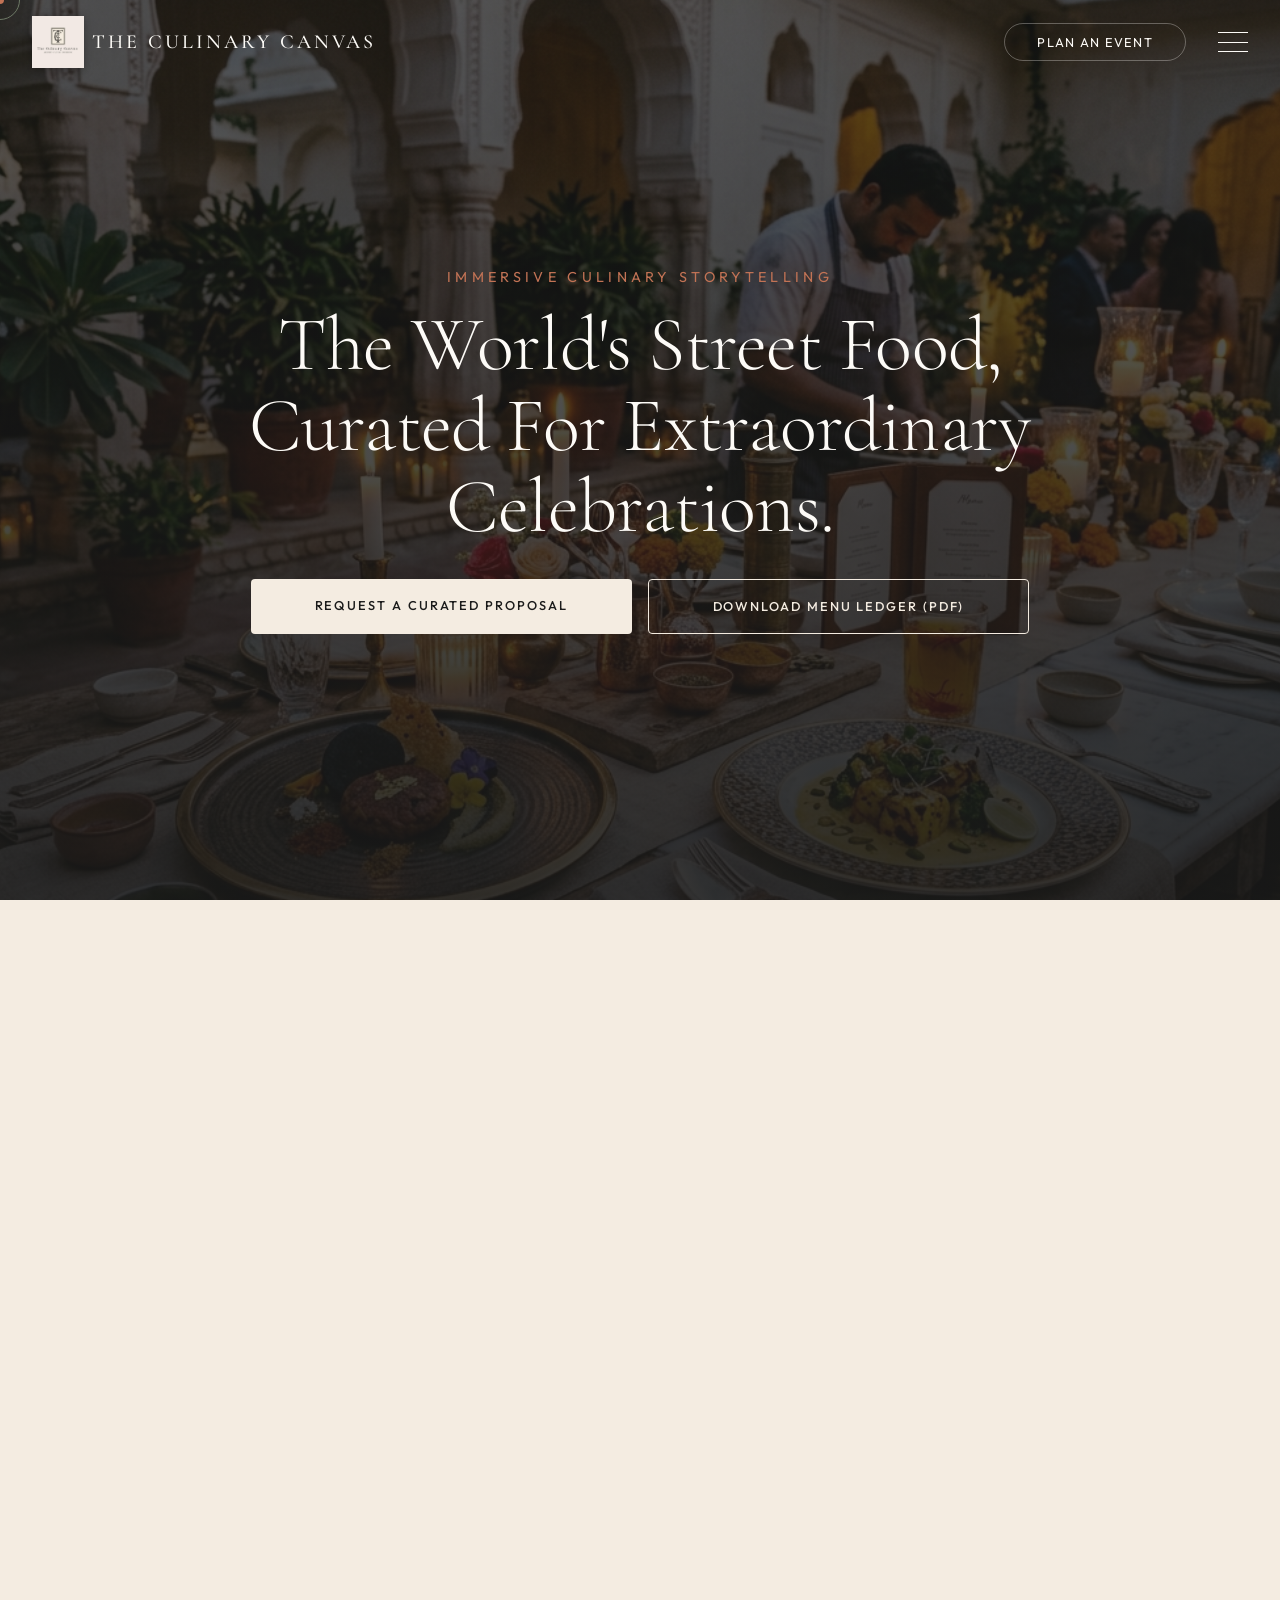
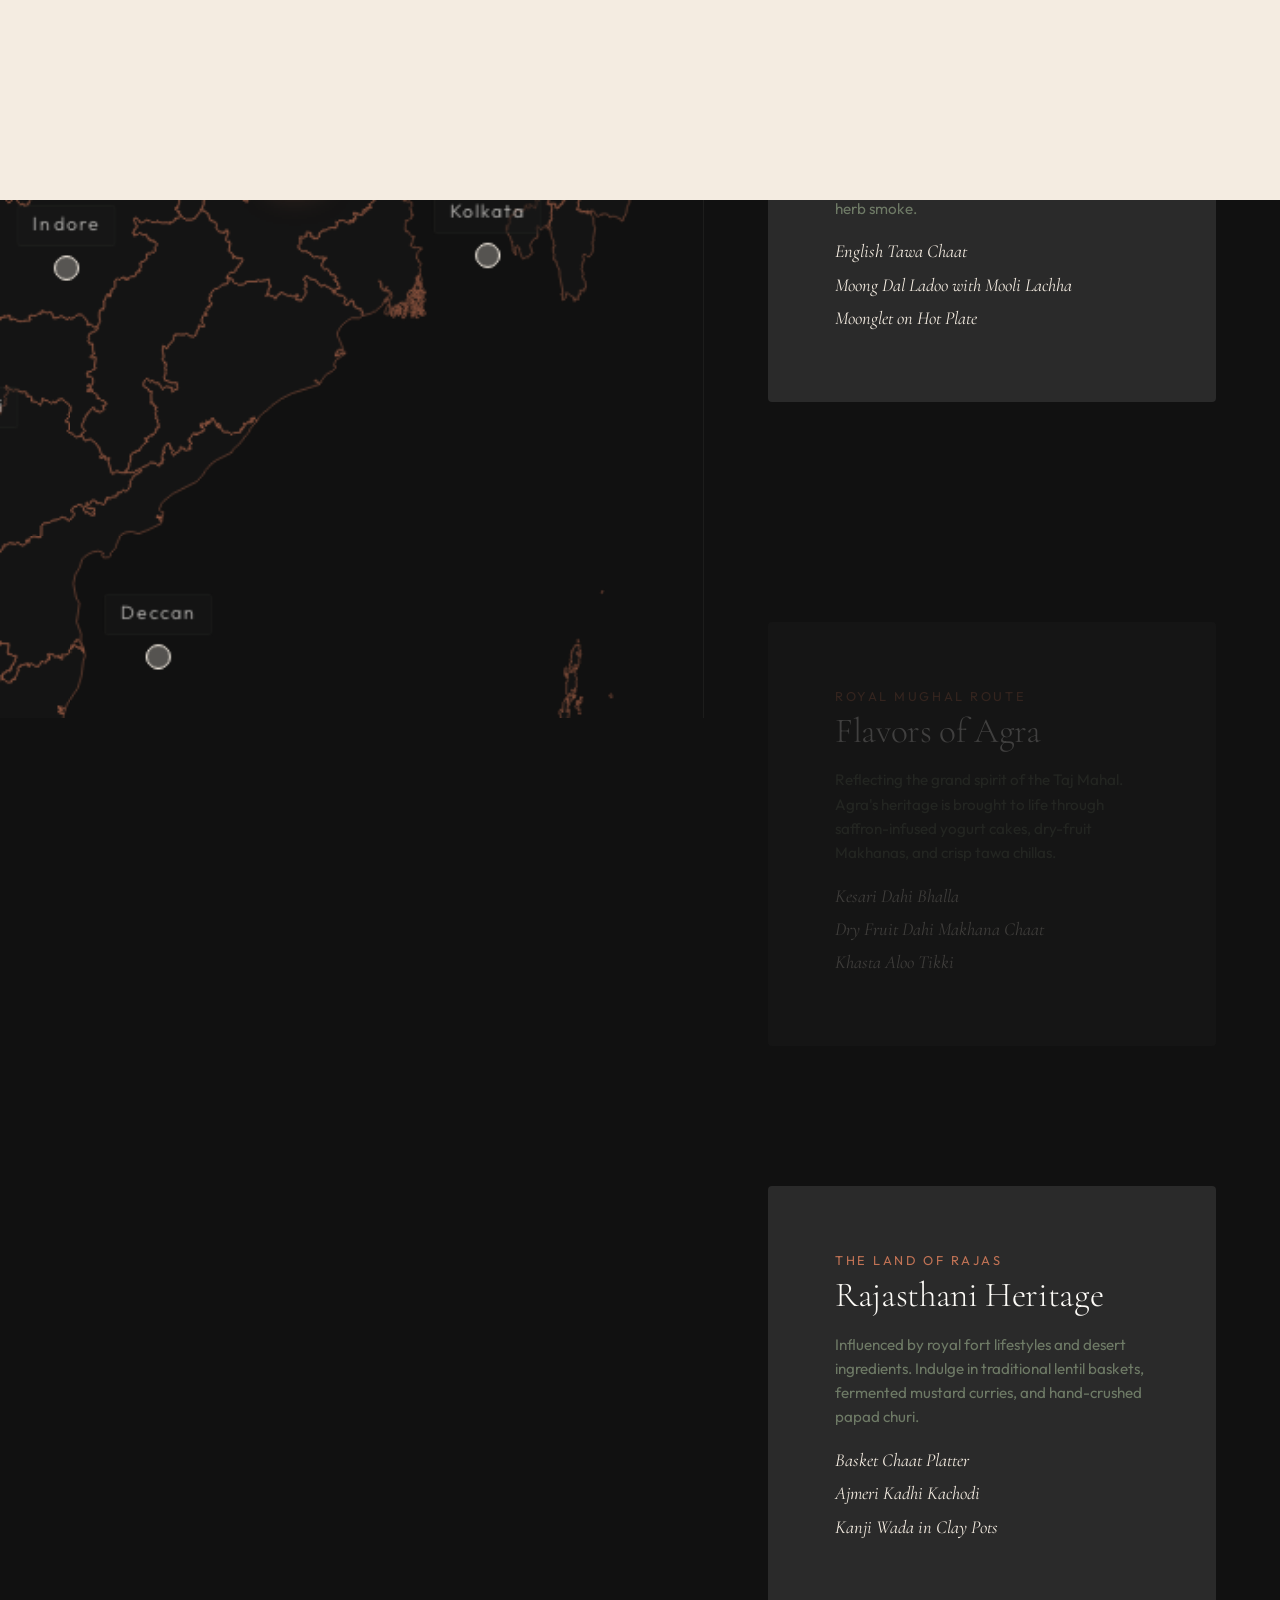
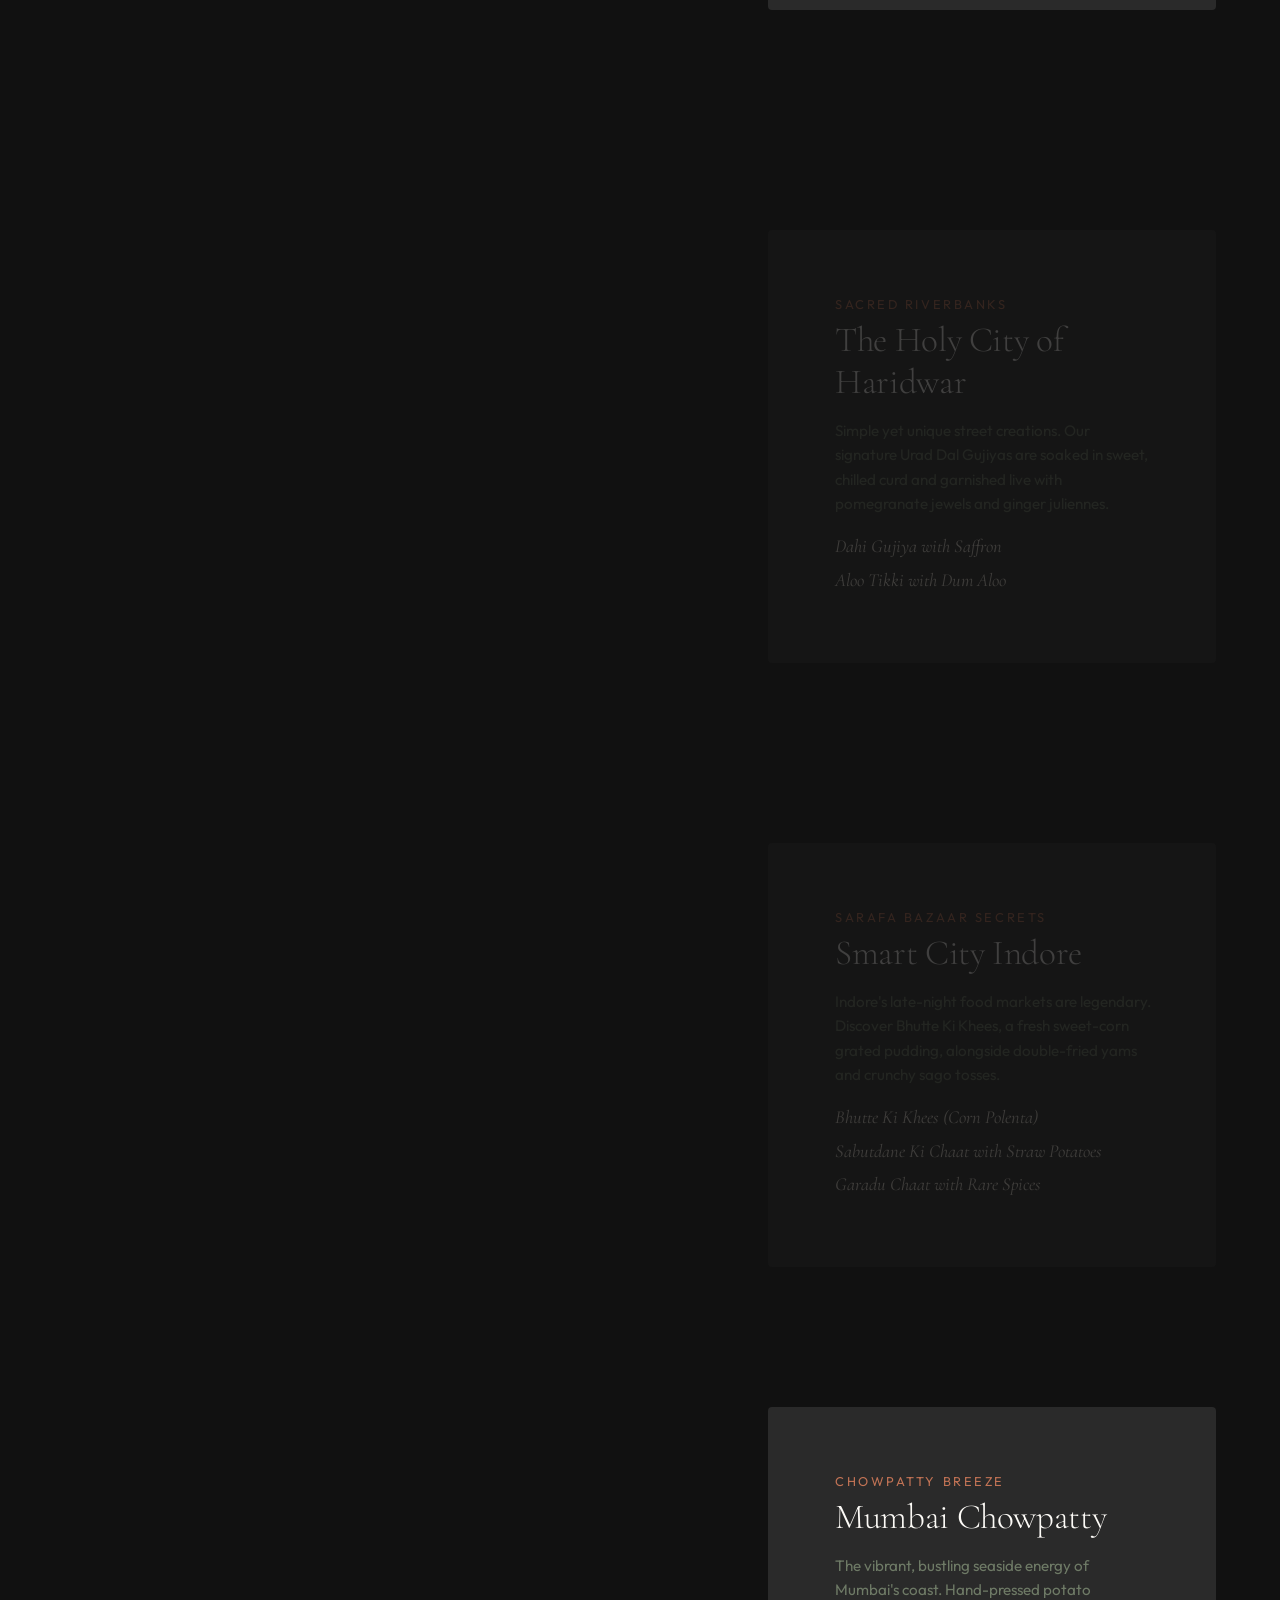
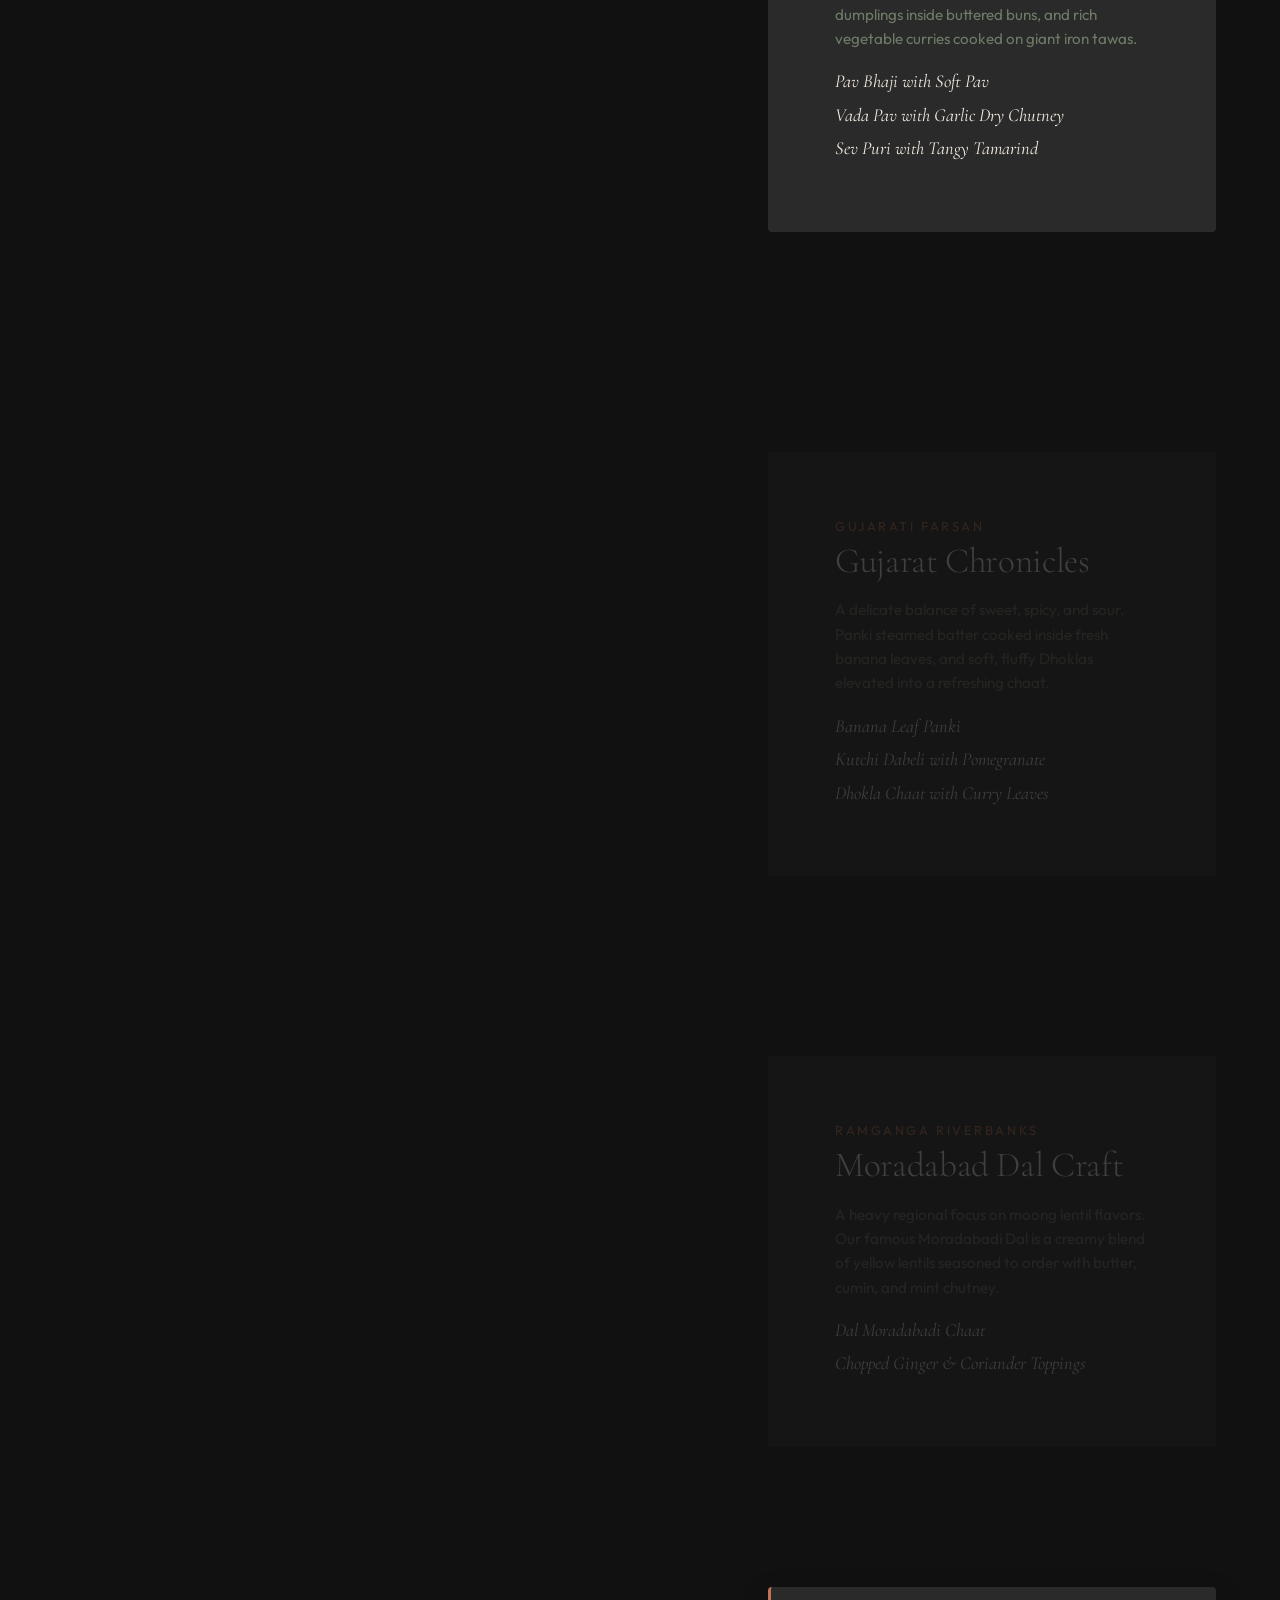
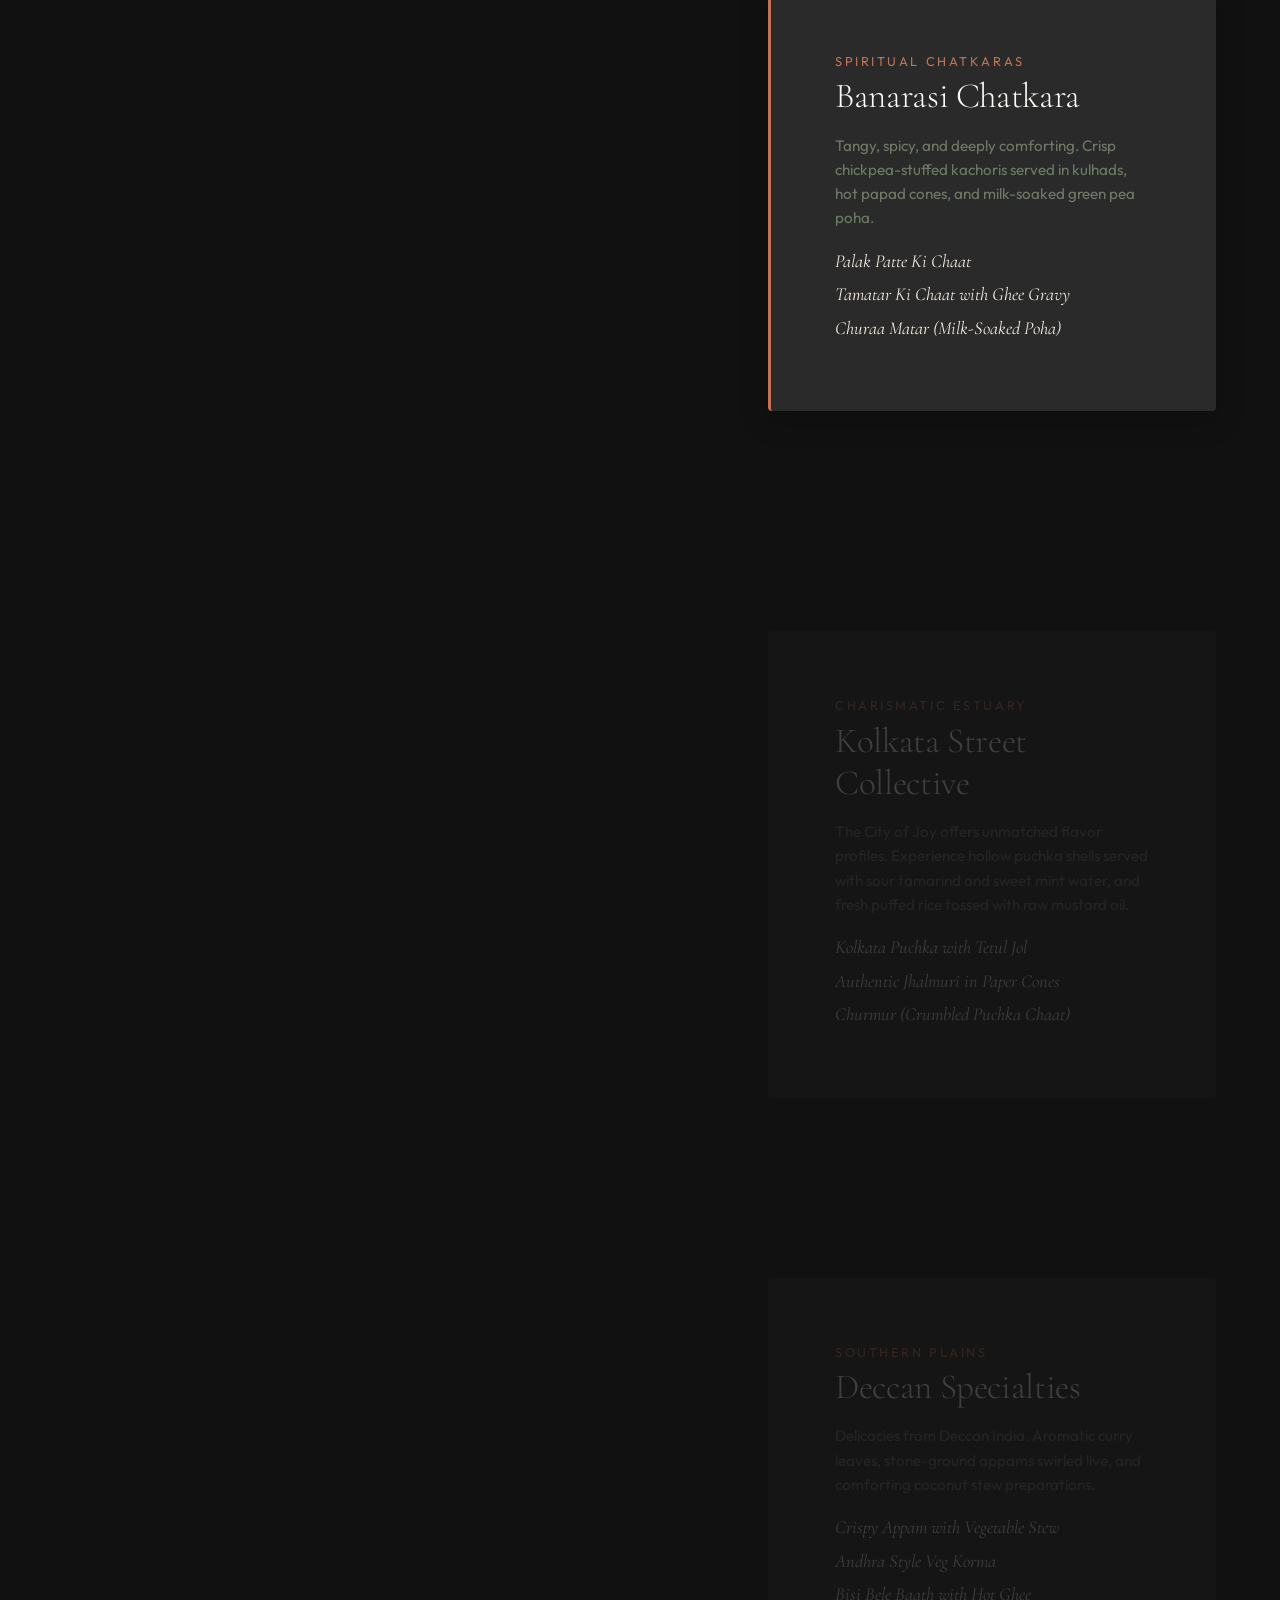
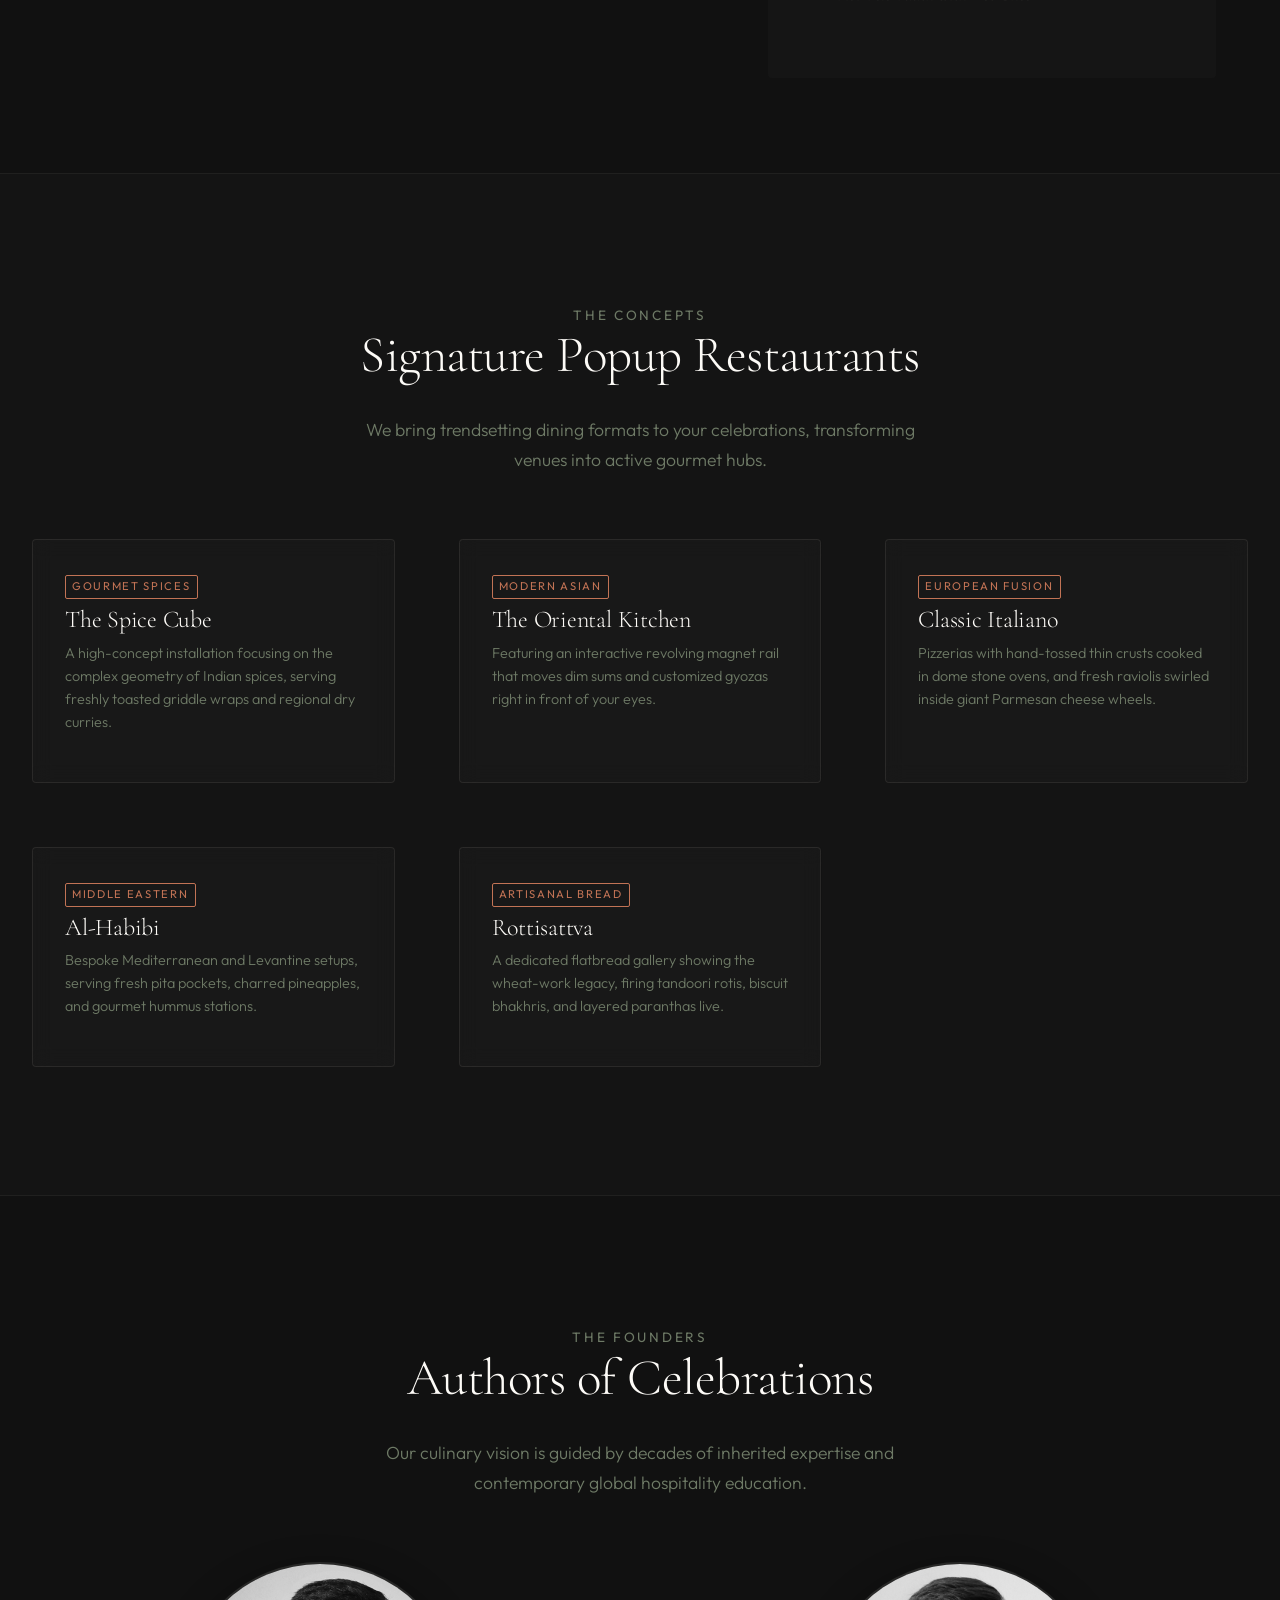
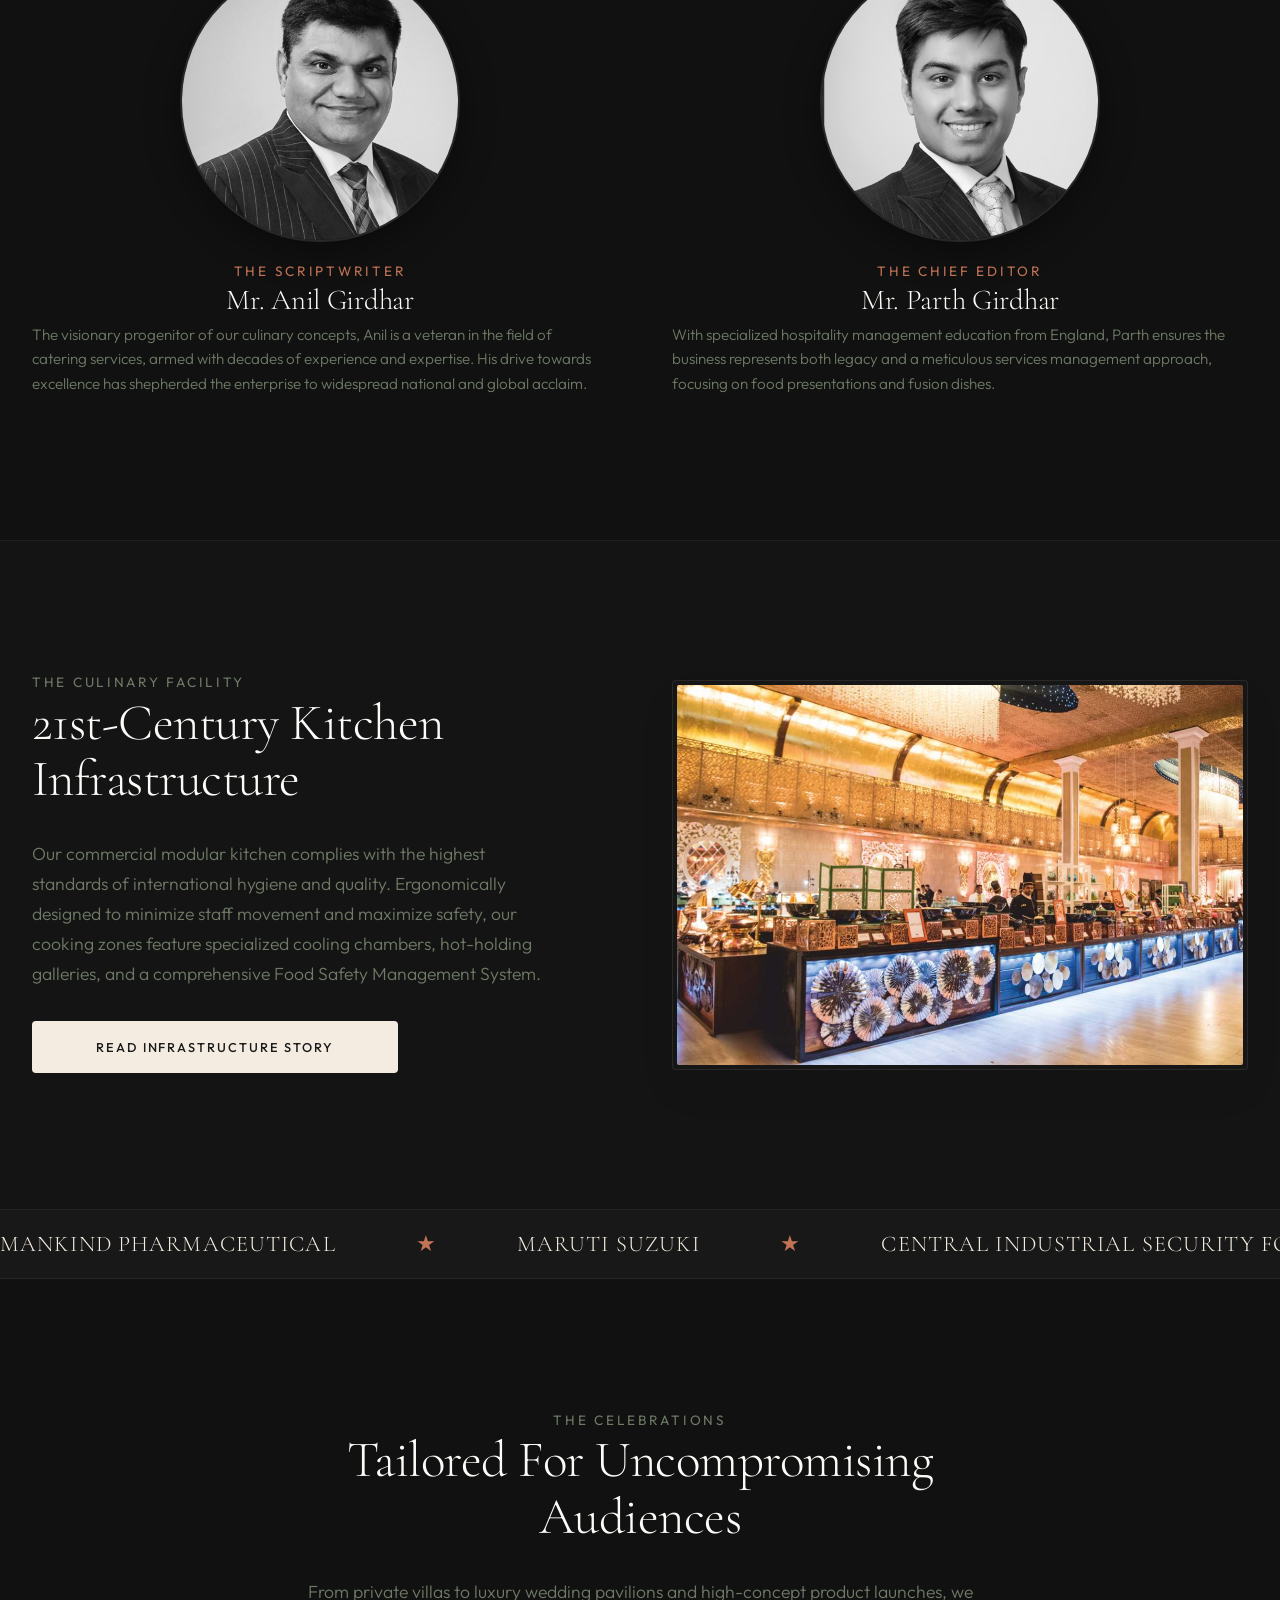
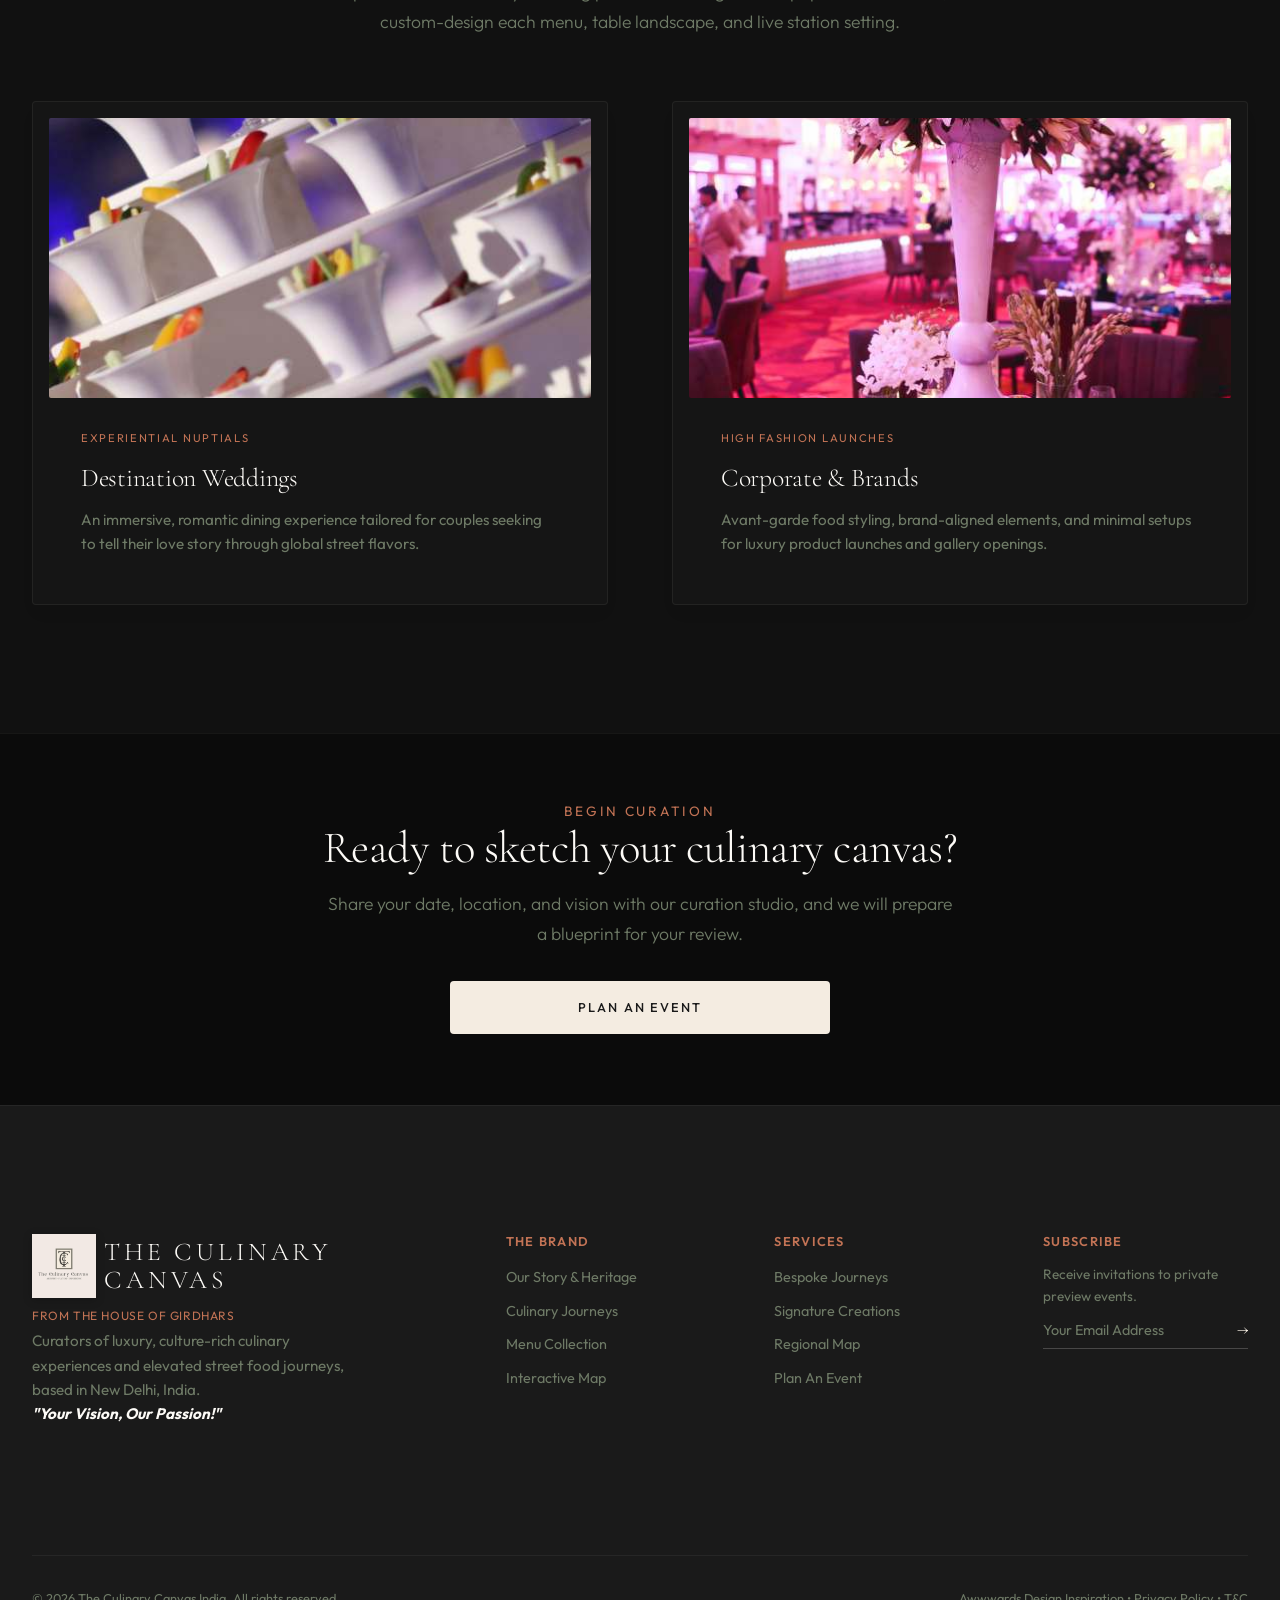
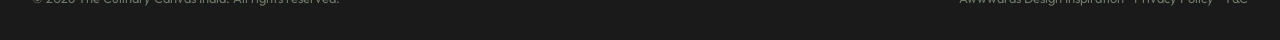
==== commit 6dfbf984: "Add files via upload" ====
--- a/index.html
+++ b/index.html
@@ -3,19 +3,19 @@
 <head>
   <meta charset="UTF-8">
   <meta name="viewport" content="width=device-width, initial-scale=1.0">
-  <meta name="description" content="Petite Fête is a luxury culinary experience brand curating immersive global street food journeys for extraordinary celebrations.">
-  <title>Petite Fête | A Unit of Food Art Hospitality Pvt. Ltd. | From the House of Girdhars</title>
+  <meta name="description" content="The Culinary Canvas is a luxury culinary experience brand curating immersive street food journeys for extraordinary celebrations.">
+  <title>The Culinary Canvas | From the House of Girdhars</title>
   <link rel="icon" type="image/svg+xml" href="data:image/svg+xml,<svg xmlns=%22http://www.w3.org/2000/svg%22 viewBox=%220 0 100 100%22><text y=%22.9em%22 font-size=%2290%22>✨</text></svg>">
   <link rel="stylesheet" href="css/variables.css">
   <link rel="stylesheet" href="css/layout.css">
   <link rel="stylesheet" href="css/components.css">
 </head>
-<body>
+<body style="background-color: #111111; color: var(--color-ivory);">
 
   <!-- Shutter Loading Screen -->
   <div id="loader-overlay">
     <div class="loader-content">
-      <div class="loader-logo"><span>PETITE FÊTE</span></div>
+      <div class="loader-logo"><span>THE CULINARY CANVAS</span></div>
       <div class="loader-bar-container">
         <div class="loader-bar"></div>
       </div>
@@ -33,99 +33,356 @@
         <h1 class="hero-title">The World's Street Food, Curated For Extraordinary Celebrations.</h1>
         <div class="hero-cta" style="display: flex; gap: var(--space-md); justify-content: center; flex-wrap: wrap; margin-top: var(--space-lg);">
           <a href="contact.html" class="btn-luxury-solid hover-target">Request A Curated Proposal</a>
-          <a href="assets/petite-fete-menu.pdf" download class="btn-luxury-solid hover-target" style="background-color: transparent; border: 1px solid var(--color-champagne); color: var(--color-champagne);">Download Menu Ledger (PDF)</a>
-        </div>
-      </div>
-    </section>
-
-    <!-- Brand Introduction -->
-    <section class="section">
+          <a href="assets/the-culinary-canvas-menu.pdf" download class="btn-luxury-solid hover-target" style="background-color: transparent; border: 1px solid var(--color-champagne); color: var(--color-champagne);">Download Menu Ledger (PDF)</a>
+        </div>
+      </div>
+    </section>
+
+    <!-- Welcome Reverence Philosophy Section -->
+    <section class="section" style="background-color: #141414; text-align: center; padding-top: var(--space-xl); padding-bottom: var(--space-xl); border-bottom: 1px solid rgba(244, 240, 230, 0.05);">
+      <div class="container" style="max-width: 850px; margin: 0 auto;">
+        <span class="editorial-subtitle">The Welcome Reverence</span>
+        <h2 class="editorial-title" style="font-size: clamp(2rem, 4vw, 3rem); line-height: 1.2; margin-bottom: var(--space-md); color: var(--color-ivory);">"The best way to deliver the immense love to our guests is by serving them with warmth & affection."</h2>
+        <p class="editorial-paragraph" style="font-size: 1.1rem; line-height: 1.8; color: var(--color-olive);">From the moment you step in till the moment you step out, we aim to make your event as memorable as the occasion is to you. Our dedicated service crew will serve your guests with the most delightful recipes to rejuvenate and enliven their spirits, marking their presence for this phenomenal culinary trip.</p>
+        <div style="font-family: var(--font-serif); font-style: italic; font-size: 1.25rem; color: var(--color-terracotta); margin-top: var(--space-md);">
+          — House of Girdhars
+        </div>
+      </div>
+    </section>
+
+    <!-- Interactive Topographical Map-Scroll Journey -->
+    <section class="map-scroll-wrapper" style="background-color: #111111; border: none;">
+      <div class="map-scroll-container">
+        <!-- Sticky Map Window (Left Pane) -->
+        <div class="map-sticky-box" style="background-color: #111111; border-right: 1px solid rgba(244, 240, 230, 0.05);">
+          <div class="map-viewport" id="map-viewport-target">
+            <img src="assets/images/india_map.svg?v=5" alt="Interactive India Culinary Map" class="map-image-element">
+            
+            <!-- Map Pin Hotspots -->
+            <div class="map-scroll-pin active" style="top: 31%; left: 44%;" data-region="delhi">
+              <span class="map-scroll-label">Delhi</span>
+            </div>
+            <div class="map-scroll-pin" style="top: 35%; left: 47%;" data-region="agra">
+              <span class="map-scroll-label">Agra</span>
+            </div>
+            <div class="map-scroll-pin" style="top: 38%; left: 34%;" data-region="rajasthan">
+              <span class="map-scroll-label">Rajasthan</span>
+            </div>
+            <div class="map-scroll-pin" style="top: 26%; left: 48%;" data-region="haridwar">
+              <span class="map-scroll-label">Haridwar</span>
+            </div>
+            <div class="map-scroll-pin" style="top: 50%; left: 40%;" data-region="indore">
+              <span class="map-scroll-label">Indore</span>
+            </div>
+            <div class="map-scroll-pin" style="top: 64%; left: 31%;" data-region="mumbai">
+              <span class="map-scroll-label">Mumbai</span>
+            </div>
+            <div class="map-scroll-pin" style="top: 51%; left: 26%;" data-region="gujarat">
+              <span class="map-scroll-label">Gujarat</span>
+            </div>
+            <div class="map-scroll-pin" style="top: 29%; left: 51%;" data-region="moradabad">
+              <span class="map-scroll-label">Moradabad</span>
+            </div>
+            <div class="map-scroll-pin" style="top: 42%; left: 60%;" data-region="banaras">
+              <span class="map-scroll-label">Banaras</span>
+            </div>
+            <div class="map-scroll-pin" style="top: 49%; left: 77%;" data-region="kolkata">
+              <span class="map-scroll-label">Kolkata</span>
+            </div>
+            <div class="map-scroll-pin" style="top: 80%; left: 48%;" data-region="deccan">
+              <span class="map-scroll-label">Deccan</span>
+            </div>
+          </div>
+        </div>
+
+        <!-- Scrollable Regional Content Cards (Right Pane) -->
+        <div class="map-scroll-track" id="map-scroll-track">
+          
+          <!-- Delhi Card -->
+          <div class="map-scroll-card active" data-region="delhi" data-zoom="1.8" data-x="-5" data-y="10">
+            <span class="map-card-subtitle">METROPOLITAN CLASSICS</span>
+            <h3 class="map-card-title">Classic Delhi Tales</h3>
+            <p class="map-card-desc">Delhi is a food lover’s paradise, presenting a muddled mix of cultures. Experience our modern vegetable griddle creations and comforting street fries served under a cloud of herb smoke.</p>
+            <div class="map-card-item">English Tawa Chaat</div>
+            <div class="map-card-item">Moong Dal Ladoo with Mooli Lachha</div>
+            <div class="map-card-item">Moonglet on Hot Plate</div>
+          </div>
+
+          <!-- Agra Card -->
+          <div class="map-scroll-card" data-region="agra" data-zoom="2.2" data-x="-8" data-y="5">
+            <span class="map-card-subtitle">ROYAL MUGHAL ROUTE</span>
+            <h3 class="map-card-title">Flavors of Agra</h3>
+            <p class="map-card-desc">Reflecting the grand spirit of the Taj Mahal. Agra's heritage is brought to life through saffron-infused yogurt cakes, dry-fruit Makhanas, and crisp tawa chillas.</p>
+            <div class="map-card-item">Kesari Dahi Bhalla</div>
+            <div class="map-card-item">Dry Fruit Dahi Makhana Chaat</div>
+            <div class="map-card-item">Khasta Aloo Tikki</div>
+          </div>
+
+          <!-- Rajasthan Card -->
+          <div class="map-scroll-card" data-region="rajasthan" data-zoom="1.8" data-x="10" data-y="5">
+            <span class="map-card-subtitle">THE LAND OF RAJAS</span>
+            <h3 class="map-card-title">Rajasthani Heritage</h3>
+            <p class="map-card-desc">Influenced by royal fort lifestyles and desert ingredients. Indulge in traditional lentil baskets, fermented mustard curries, and hand-crushed papad churi.</p>
+            <div class="map-card-item">Basket Chaat Platter</div>
+            <div class="map-card-item">Ajmeri Kadhi Kachodi</div>
+            <div class="map-card-item">Kanji Wada in Clay Pots</div>
+          </div>
+
+          <!-- Haridwar Card -->
+          <div class="map-scroll-card" data-region="haridwar" data-zoom="2.2" data-x="-10" data-y="12">
+            <span class="map-card-subtitle">SACRED RIVERBANKS</span>
+            <h3 class="map-card-title">The Holy City of Haridwar</h3>
+            <p class="map-card-desc">Simple yet unique street creations. Our signature Urad Dal Gujiyas are soaked in sweet, chilled curd and garnished live with pomegranate jewels and ginger juliennes.</p>
+            <div class="map-card-item">Dahi Gujiya with Saffron</div>
+            <div class="map-card-item">Aloo Tikki with Dum Aloo</div>
+          </div>
+
+          <!-- Indore Card -->
+          <div class="map-scroll-card" data-region="indore" data-zoom="2.0" data-x="5" data-y="-10">
+            <span class="map-card-subtitle">SARAFA BAZAAR SECRETS</span>
+            <h3 class="map-card-title">Smart City Indore</h3>
+            <p class="map-card-desc">Indore's late-night food markets are legendary. Discover Bhutte Ki Khees, a fresh sweet-corn grated pudding, alongside double-fried yams and crunchy sago tosses.</p>
+            <div class="map-card-item">Bhutte Ki Khees (Corn Polenta)</div>
+            <div class="map-card-item">Sabutdane Ki Chaat with Straw Potatoes</div>
+            <div class="map-card-item">Garadu Chaat with Rare Spices</div>
+          </div>
+
+          <!-- Mumbai Card -->
+          <div class="map-scroll-card" data-region="mumbai" data-zoom="1.9" data-x="12" data-y="-20">
+            <span class="map-card-subtitle">CHOWPATTY BREEZE</span>
+            <h3 class="map-card-title">Mumbai Chowpatty</h3>
+            <p class="map-card-desc">The vibrant, bustling seaside energy of Mumbai's coast. Hand-pressed potato dumplings inside buttered buns, and rich vegetable curries cooked on giant iron tawas.</p>
+            <div class="map-card-item">Pav Bhaji with Soft Pav</div>
+            <div class="map-card-item">Vada Pav with Garlic Dry Chutney</div>
+            <div class="map-card-item">Sev Puri with Tangy Tamarind</div>
+          </div>
+
+          <!-- Gujarat Card -->
+          <div class="map-scroll-card" data-region="gujarat" data-zoom="1.7" data-x="18" data-y="-10">
+            <span class="map-card-subtitle">GUJARATI FARSAN</span>
+            <h3 class="map-card-title">Gujarat Chronicles</h3>
+            <p class="map-card-desc">A delicate balance of sweet, spicy, and sour. Panki steamed batter cooked inside fresh banana leaves, and soft, fluffy Dhoklas elevated into a refreshing chaat.</p>
+            <div class="map-card-item">Banana Leaf Panki</div>
+            <div class="map-card-item">Kutchi Dabeli with Pomegranate</div>
+            <div class="map-card-item">Dhokla Chaat with Curry Leaves</div>
+          </div>
+
+          <!-- Moradabad Card -->
+          <div class="map-scroll-card" data-region="moradabad" data-zoom="2.2" data-x="-12" data-y="8">
+            <span class="map-card-subtitle">RAMGANGA RIVERBANKS</span>
+            <h3 class="map-card-title">Moradabad Dal Craft</h3>
+            <p class="map-card-desc">A heavy regional focus on moong lentil flavors. Our famous Moradabadi Dal is a creamy blend of yellow lentils seasoned to order with butter, cumin, and mint chutney.</p>
+            <div class="map-card-item">Dal Moradabadi Chaat</div>
+            <div class="map-card-item">Chopped Ginger & Coriander Toppings</div>
+          </div>
+
+          <!-- Banaras Card -->
+          <div class="map-scroll-card" data-region="banaras" data-zoom="1.8" data-x="-15" data-y="0">
+            <span class="map-card-subtitle">SPIRITUAL CHATKARAS</span>
+            <h3 class="map-card-title">Banarasi Chatkara</h3>
+            <p class="map-card-desc">Tangy, spicy, and deeply comforting. Crisp chickpea-stuffed kachoris served in kulhads, hot papad cones, and milk-soaked green pea poha.</p>
+            <div class="map-card-item">Palak Patte Ki Chaat</div>
+            <div class="map-card-item">Tamatar Ki Chaat with Ghee Gravy</div>
+            <div class="map-card-item">Churaa Matar (Milk-Soaked Poha)</div>
+          </div>
+
+          <!-- Kolkata Card -->
+          <div class="map-scroll-card" data-region="kolkata" data-zoom="1.6" data-x="-25" data-y="-5">
+            <span class="map-card-subtitle">CHARISMATIC ESTUARY</span>
+            <h3 class="map-card-title">Kolkata Street Collective</h3>
+            <p class="map-card-desc">The City of Joy offers unmatched flavor profiles. Experience hollow puchka shells served with sour tamarind and sweet mint water, and fresh puffed rice tossed with raw mustard oil.</p>
+            <div class="map-card-item">Kolkata Puchka with Tetul Jol</div>
+            <div class="map-card-item">Authentic Jhalmuri in Paper Cones</div>
+            <div class="map-card-item">Churmur (Crumbled Puchka Chaat)</div>
+          </div>
+
+          <!-- Deccan Card -->
+          <div class="map-scroll-card" data-region="deccan" data-zoom="1.3" data-x="-5" data-y="-30">
+            <span class="map-card-subtitle">SOUTHERN PLAINS</span>
+            <h3 class="map-card-title">Deccan Specialties</h3>
+            <p class="map-card-desc">Delicacies from Deccan India. Aromatic curry leaves, stone-ground appams swirled live, and comforting coconut stew preparations.</p>
+            <div class="map-card-item">Crispy Appam with Vegetable Stew</div>
+            <div class="map-card-item">Andhra Style Veg Korma</div>
+            <div class="map-card-item">Bisi Bele Baath with Hot Ghee</div>
+          </div>
+
+        </div>
+      </div>
+    </section>
+
+    <!-- Bespoke Popup Concepts Showcase -->
+    <section class="section" style="background-color: #141414; border-top: 1px solid rgba(244, 240, 230, 0.05); border-bottom: 1px solid rgba(244, 240, 230, 0.05);">
       <div class="container">
-        <div class="editorial-split">
+        <div style="text-align: center; max-width: 600px; margin: 0 auto var(--space-xl) auto;">
+          <span class="editorial-subtitle">The Concepts</span>
+          <h2 class="editorial-title" style="color: var(--color-ivory);">Signature Popup Restaurants</h2>
+          <p class="editorial-paragraph" style="color: var(--color-olive);">We bring trendsetting dining formats to your celebrations, transforming venues into active gourmet hubs.</p>
+        </div>
+
+        <div class="popups-grid">
+          <!-- Concept 1 -->
+          <div class="popup-card">
+            <span class="popup-icon-tag">Gourmet Spices</span>
+            <h3 style="font-family: var(--font-serif); font-size: 1.5rem; margin-bottom: var(--space-sm); color: var(--color-ivory);">The Spice Cube</h3>
+            <p class="editorial-paragraph" style="font-size: 0.9rem; line-height: 1.6; color: var(--color-olive);">A high-concept installation focusing on the complex geometry of Indian spices, serving freshly toasted griddle wraps and regional dry curries.</p>
+          </div>
+
+          <!-- Concept 2 -->
+          <div class="popup-card">
+            <span class="popup-icon-tag">Modern Asian</span>
+            <h3 style="font-family: var(--font-serif); font-size: 1.5rem; margin-bottom: var(--space-sm); color: var(--color-ivory);">The Oriental Kitchen</h3>
+            <p class="editorial-paragraph" style="font-size: 0.9rem; line-height: 1.6; color: var(--color-olive);">Featuring an interactive revolving magnet rail that moves dim sums and customized gyozas right in front of your eyes.</p>
+          </div>
+
+          <!-- Concept 3 -->
+          <div class="popup-card">
+            <span class="popup-icon-tag">European Fusion</span>
+            <h3 style="font-family: var(--font-serif); font-size: 1.5rem; margin-bottom: var(--space-sm); color: var(--color-ivory);">Classic Italiano</h3>
+            <p class="editorial-paragraph" style="font-size: 0.9rem; line-height: 1.6; color: var(--color-olive);">Pizzerias with hand-tossed thin crusts cooked in dome stone ovens, and fresh raviolis swirled inside giant Parmesan cheese wheels.</p>
+          </div>
+
+          <!-- Concept 4 -->
+          <div class="popup-card">
+            <span class="popup-icon-tag">Middle Eastern</span>
+            <h3 style="font-family: var(--font-serif); font-size: 1.5rem; margin-bottom: var(--space-sm); color: var(--color-ivory);">Al-Habibi</h3>
+            <p class="editorial-paragraph" style="font-size: 0.9rem; line-height: 1.6; color: var(--color-olive);">Bespoke Mediterranean and Levantine setups, serving fresh pita pockets, charred pineapples, and gourmet hummus stations.</p>
+          </div>
+
+          <!-- Concept 5 -->
+          <div class="popup-card">
+            <span class="popup-icon-tag">Artisanal Bread</span>
+            <h3 style="font-family: var(--font-serif); font-size: 1.5rem; margin-bottom: var(--space-sm); color: var(--color-ivory);">Rottisattva</h3>
+            <p class="editorial-paragraph" style="font-size: 0.9rem; line-height: 1.6; color: var(--color-olive);">A dedicated flatbread gallery showing the wheat-work legacy, firing tandoori rotis, biscuit bhakhris, and layered paranthas live.</p>
+          </div>
+        </div>
+      </div>
+    </section>
+
+    <!-- Girdhar Family Heritage / Leadership -->
+    <section class="section" style="background-color: #111111;">
+      <div class="container">
+        <div style="text-align: center; max-width: 600px; margin: 0 auto var(--space-xl) auto;">
+          <span class="editorial-subtitle">The Founders</span>
+          <h2 class="editorial-title" style="color: var(--color-ivory);">Authors of Celebrations</h2>
+          <p class="editorial-paragraph" style="color: var(--color-olive);">Our culinary vision is guided by decades of inherited expertise and contemporary global hospitality education.</p>
+        </div>
+
+        <div style="display: grid; grid-template-columns: 1fr 1fr; gap: var(--space-xl); text-align: center;">
+          <!-- Mr. Anil Girdhar -->
+          <div style="display: flex; flex-direction: column; align-items: center; gap: var(--space-md);">
+            <div style="width: 280px; height: 280px; overflow: hidden; border-radius: 50%; border: 2px solid rgba(244, 240, 230, 0.1); box-shadow: 0 10px 35px rgba(0,0,0,0.4);">
+              <img src="assets/images/anil_girdhar.png" alt="Mr. Anil Girdhar, Founder" style="width: 100%; height: 100%; object-fit: cover; object-position: center 10%;">
+            </div>
+            <div>
+              <span class="editorial-subtitle" style="color: var(--color-terracotta);">The Scriptwriter</span>
+              <h3 style="font-family: var(--font-serif); font-size: 1.8rem; margin-bottom: var(--space-sm); color: var(--color-ivory);">Mr. Anil Girdhar</h3>
+              <p class="editorial-paragraph" style="font-size: 0.95rem; line-height: 1.6; color: var(--color-olive); text-align: left;">The visionary progenitor of our culinary concepts, Anil is a veteran in the field of catering services, armed with decades of experience and expertise. His drive towards excellence has shepherded the enterprise to widespread national and global acclaim.</p>
+            </div>
+          </div>
+
+          <!-- Mr. Parth Girdhar -->
+          <div style="display: flex; flex-direction: column; align-items: center; gap: var(--space-md);">
+            <div style="width: 280px; height: 280px; overflow: hidden; border-radius: 50%; border: 2px solid rgba(244, 240, 230, 0.1); box-shadow: 0 10px 35px rgba(0,0,0,0.4);">
+              <img src="assets/images/parth_girdhar.png" alt="Mr. Parth Girdhar, Chief Editor" style="width: 100%; height: 100%; object-fit: cover; object-position: center 10%;">
+            </div>
+            <div>
+              <span class="editorial-subtitle" style="color: var(--color-terracotta);">The Chief Editor</span>
+              <h3 style="font-family: var(--font-serif); font-size: 1.8rem; margin-bottom: var(--space-sm); color: var(--color-ivory);">Mr. Parth Girdhar</h3>
+              <p class="editorial-paragraph" style="font-size: 0.95rem; line-height: 1.6; color: var(--color-olive); text-align: left;">With specialized hospitality management education from England, Parth ensures the business represents both legacy and a meticulous services management approach, focusing on food presentations and fusion dishes.</p>
+            </div>
+          </div>
+        </div>
+      </div>
+    </section>
+
+    <!-- State-of-the-Art Infrastructure Section -->
+    <section class="section" style="border-top: 1px solid rgba(244, 240, 230, 0.05); background-color: #141414;">
+      <div class="container">
+        <div class="editorial-split" style="grid-template-columns: 1fr 1fr; align-items: center;">
           <div class="editorial-text">
-            <span class="editorial-subtitle">PETITE FÊTE</span>
-            <h2 class="editorial-title" style="font-size: clamp(2rem, 3.5vw, 2.5rem); line-height: 1.15; margin-bottom: var(--space-md);">A Unit of Food Art Hospitality Pvt. Ltd. <br><span style="font-size: 1.4rem; color: var(--color-olive); font-style: italic;">From the House of Girdhars</span></h2>
-            <p class="editorial-paragraph">Food Art Hospitality Pvt. Ltd. (FAH) is recognized as the industry trailblazer with an unwavering commitment to creativity, innovation, excellence and transforming catering into an art form. FAH creates remarkable experiences by utilizing the finest ingredients and cutting-edge techniques to create fresh, vibrant cuisine coupled with world-class service.</p>
-            <p class="editorial-paragraph">The visionary founders of FAH have added another feather to their cap by launching "Petite Fête", which celebrates the favorite flavors of global street food. Petite Fête takes you on an unparalleled cultural culinary voyage like never before. This eclectic blend of bespoke luxury and fun food has already created a stir in the industry and aims to reach the pinnacle with its new age molecular gastronomy.</p>
-            <p class="editorial-paragraph">Classic street food in a new avatar is sure to deliver the surprise and tantalize your taste buds. Petite Fête has reinterpreted this culture through its lens of creativity while retaining the authenticity of each dish. The avant-garde brand will make you explore the world's culinary heritage through its theatrical food stations with an exquisite fine dining setup.</p>
-            <p class="editorial-paragraph" style="font-family: var(--font-serif); font-size: 1.4rem; color: var(--color-terracotta); font-style: italic; margin-bottom: var(--space-md);">"Your Vision, Our Passion!"</p>
-            <div style="display: flex; gap: var(--space-md); flex-wrap: wrap; margin-top: var(--space-sm);">
-              <a href="about.html" class="btn-luxury-solid hover-target">Our Story & Heritage</a>
-              <a href="assets/petite-fete-menu.pdf" download class="btn-luxury-solid hover-target" style="background-color: transparent; border: 1px solid var(--color-charcoal); color: var(--color-charcoal);">Download Menu PDF</a>
-            </div>
-          </div>
-          <div class="editorial-image-container">
-            <img src="assets/images/dest_banaras.png" alt="Deconstructed Banarasi chaat served in clay pots" class="editorial-image">
-          </div>
-        </div>
-      </div>
-    </section>
-
-    <!-- Featured Journeys Teaser -->
-    <section class="section section-dark">
-      <div class="container">
-        <span class="editorial-subtitle" style="color: var(--color-terracotta);">Curated Galleries</span>
-        <h2 class="editorial-title" style="color: var(--color-ivory); margin-bottom: var(--space-xl);">Signature Culinary Journeys</h2>
-        
-        <div class="station-grid">
-          <div class="station-card">
-            <div class="station-img-box">
-              <img src="assets/images/dest_banaras.png" alt="Deconstructed Chaat" class="station-img">
-            </div>
-            <div class="station-info-box" style="background-color: var(--color-charcoal-light); color: var(--color-ivory);">
-              <span class="station-tag">Indo-Aryan Culinary Route</span>
-              <h3 class="station-title">Banaras Heritage</h3>
-              <p class="station-desc" style="color: var(--color-olive);">Deconstructed street chaat styled in champagne glasses and artisan clay pots, accompanied by cold-pressed spiced lassi shooters.</p>
-            </div>
-          </div>
-
-          <div class="station-card">
-            <div class="station-img-box">
-              <img src="assets/images/dest_agra.png" alt="Agra Spice Galleys" class="station-img">
-            </div>
-            <div class="station-info-box" style="background-color: var(--color-charcoal-light); color: var(--color-ivory);">
-              <span class="station-tag">Mughal Spice Route</span>
-              <h3 class="station-title">Agra Fort Royal Buffet</h3>
-              <p class="station-desc" style="color: var(--color-olive);">Rich heritage spice marinades, golden leaf pethas, and organic clay-baked flatbreads served from copper vessels.</p>
-            </div>
-          </div>
-        </div>
-
-        <div style="text-align: center; margin-top: var(--space-xl);">
-          <a href="journeys.html" class="btn-luxury-solid hover-target">Explore All 10 Destinations</a>
-        </div>
+            <span class="editorial-subtitle">The Culinary Facility</span>
+            <h2 class="editorial-title" style="color: var(--color-ivory);">21st-Century Kitchen Infrastructure</h2>
+            <p class="editorial-paragraph" style="color: var(--color-olive);">Our commercial modular kitchen complies with the highest standards of international hygiene and quality. Ergonomically designed to minimize staff movement and maximize safety, our cooking zones feature specialized cooling chambers, hot-holding galleries, and a comprehensive Food Safety Management System.</p>
+            <a href="about.html" class="btn-luxury-solid hover-target" style="margin-top: var(--space-md);">Read Infrastructure Story</a>
+          </div>
+          <div class="editorial-image-container" style="border: 1px solid rgba(244, 240, 230, 0.08); padding: var(--space-xs); border-radius: 4px; background-color: rgba(255,255,255,0.01);">
+            <img src="assets/images/lobby.jpg" alt="The Culinary Canvas corporate lounge" class="editorial-image" style="height: 380px; border-radius: 2px;">
+          </div>
+        </div>
+      </div>
+    </section>
+
+    <!-- Infinite Scrolling Celebrations Roster -->
+    <section class="client-ticker-wrapper" style="background-color: #181818; border-top: 1px solid rgba(244, 240, 230, 0.05); border-bottom: 1px solid rgba(244, 240, 230, 0.05);">
+      <div class="client-ticker-track">
+        <!-- Duplicate elements for infinite loop effect -->
+        <span class="client-ticker-item" style="color: var(--color-champagne);">MANKIND PHARMACEUTICAL</span>
+        <span class="client-ticker-item" style="color: var(--color-terracotta);">★</span>
+        <span class="client-ticker-item" style="color: var(--color-champagne);">MARUTI SUZUKI</span>
+        <span class="client-ticker-item" style="color: var(--color-terracotta);">★</span>
+        <span class="client-ticker-item" style="color: var(--color-champagne);">CENTRAL INDUSTRIAL SECURITY FORCE (CISF)</span>
+        <span class="client-ticker-item" style="color: var(--color-terracotta);">★</span>
+        <span class="client-ticker-item" style="color: var(--color-champagne);">PP JEWELLERS</span>
+        <span class="client-ticker-item" style="color: var(--color-terracotta);">★</span>
+        <span class="client-ticker-item" style="color: var(--color-champagne);">MAC DUGGAL DESIGN HOUSE</span>
+        <span class="client-ticker-item" style="color: var(--color-terracotta);">★</span>
+        <span class="client-ticker-item" style="color: var(--color-champagne);">RELAXO FOOTWEAR</span>
+        <span class="client-ticker-item" style="color: var(--color-terracotta);">★</span>
+        <span class="client-ticker-item" style="color: var(--color-champagne);">OM LOGISTICS</span>
+        <span class="client-ticker-item" style="color: var(--color-terracotta);">★</span>
+        <span class="client-ticker-item" style="color: var(--color-champagne);">ENN ENN GROUP GUJARAT</span>
+        <span class="client-ticker-item" style="color: var(--color-terracotta);">★</span>
+        <!-- Duplicated track for seamless loop -->
+        <span class="client-ticker-item" style="color: var(--color-champagne);">MANKIND PHARMACEUTICAL</span>
+        <span class="client-ticker-item" style="color: var(--color-terracotta);">★</span>
+        <span class="client-ticker-item" style="color: var(--color-champagne);">MARUTI SUZUKI</span>
+        <span class="client-ticker-item" style="color: var(--color-terracotta);">★</span>
+        <span class="client-ticker-item" style="color: var(--color-champagne);">CENTRAL INDUSTRIAL SECURITY FORCE (CISF)</span>
+        <span class="client-ticker-item" style="color: var(--color-terracotta);">★</span>
+        <span class="client-ticker-item" style="color: var(--color-champagne);">PP JEWELLERS</span>
+        <span class="client-ticker-item" style="color: var(--color-terracotta);">★</span>
+        <span class="client-ticker-item" style="color: var(--color-champagne);">MAC DUGGAL DESIGN HOUSE</span>
+        <span class="client-ticker-item" style="color: var(--color-terracotta);">★</span>
+        <span class="client-ticker-item" style="color: var(--color-champagne);">RELAXO FOOTWEAR</span>
+        <span class="client-ticker-item" style="color: var(--color-terracotta);">★</span>
+        <span class="client-ticker-item" style="color: var(--color-champagne);">OM LOGISTICS</span>
+        <span class="client-ticker-item" style="color: var(--color-terracotta);">★</span>
+        <span class="client-ticker-item" style="color: var(--color-champagne);">ENN ENN GROUP GUJARAT</span>
+        <span class="client-ticker-item" style="color: var(--color-terracotta);">★</span>
       </div>
     </section>
 
     <!-- Event Categories Signature -->
-    <section class="section">
+    <section class="section" style="background-color: #111111;">
       <div class="container">
         <div style="text-align: center; max-width: 700px; margin: 0 auto var(--space-xl) auto;">
           <span class="editorial-subtitle">The Celebrations</span>
-          <h2 class="editorial-title">Tailored For Uncompromising Audiences</h2>
-          <p class="editorial-paragraph" style="font-size: 1rem;">From private villas in Ibiza to luxury wedding pavilions and high-concept product launches, we custom-design each menu, table landscape, and live station setting.</p>
+          <h2 class="editorial-title" style="color: var(--color-ivory);">Tailored For Uncompromising Audiences</h2>
+          <p class="editorial-paragraph" style="color: var(--color-olive);">From private villas to luxury wedding pavilions and high-concept product launches, we custom-design each menu, table landscape, and live station setting.</p>
         </div>
 
         <div class="station-grid">
-          <div class="station-card">
-            <div class="station-img-box">
-              <img src="assets/images/wedding_banquet.png" alt="Editorial wedding banqueting" class="station-img">
+          <!-- Card 1 -->
+          <div class="station-card" style="background-color: rgba(255,255,255,0.02); border: 1px solid rgba(244,240,230,0.06); border-radius: 4px; padding: var(--space-md);">
+            <div class="station-img-box" style="border-radius: 2px;">
+              <img src="assets/images/wedding_banquet.jpg" alt="Editorial wedding banqueting" class="station-img">
             </div>
             <div class="station-info-box">
               <span class="station-tag">Experiential Nuptials</span>
-              <h3 class="station-title">Destination Weddings</h3>
-              <p class="station-desc">An immersive, romantic dining experience tailored for couples seeking to tell their love story through global street flavors.</p>
-            </div>
-          </div>
-
-          <div class="station-card">
-            <div class="station-img-box">
-              <img src="assets/images/corporate_cocktail.png" alt="Sleek corporate cocktail bar" class="station-img">
+              <h3 class="station-title" style="color: var(--color-ivory); margin-top: var(--space-sm);">Destination Weddings</h3>
+              <p class="station-desc" style="color: var(--color-olive);">An immersive, romantic dining experience tailored for couples seeking to tell their love story through global street flavors.</p>
+            </div>
+          </div>
+
+          <!-- Card 2 -->
+          <div class="station-card" style="background-color: rgba(255,255,255,0.02); border: 1px solid rgba(244,240,230,0.06); border-radius: 4px; padding: var(--space-md);">
+            <div class="station-img-box" style="border-radius: 2px;">
+              <img src="assets/images/corporate_cocktail.jpg" alt="Sleek corporate cocktail bar" class="station-img">
             </div>
             <div class="station-info-box">
               <span class="station-tag">High Fashion Launches</span>
-              <h3 class="station-title">Corporate & Brands</h3>
-              <p class="station-desc">Avant-garde food styling, brand-aligned elements, and minimal setups for luxury product launches and gallery openings.</p>
+              <h3 class="station-title" style="color: var(--color-ivory); margin-top: var(--space-sm);">Corporate & Brands</h3>
+              <p class="station-desc" style="color: var(--color-olive);">Avant-garde food styling, brand-aligned elements, and minimal setups for luxury product launches and gallery openings.</p>
             </div>
           </div>
         </div>
@@ -133,12 +390,12 @@
     </section>
 
     <!-- CTA Section -->
-    <section class="section section-dark" style="text-align: center; background-color: var(--color-charcoal-light);">
-      <div class="container">
-        <span class="editorial-subtitle" style="color: var(--color-terracotta);">Begin the Journey</span>
-        <h2 class="editorial-title" style="color: var(--color-ivory); font-size: 3rem; margin-bottom: var(--space-md);">Let's curate your next celebration.</h2>
-        <p class="editorial-paragraph" style="color: var(--color-champagne); max-width: 600px; margin: 0 auto var(--space-lg) auto;">Connect with our design curators to conceptualize a bespoke culinary voyage for your guests.</p>
-        <a href="contact.html" class="btn-luxury-solid hover-target">Inquire Now</a>
+    <section class="section section-dark" style="text-align: center; padding-top: var(--space-xl); padding-bottom: var(--space-xl); background-color: #0b0b0b; border-top: 1px solid rgba(244, 240, 230, 0.05);">
+      <div class="container" style="max-width: 700px; margin: 0 auto;">
+        <span class="editorial-subtitle" style="color: var(--color-terracotta);">Begin Curation</span>
+        <h2 class="editorial-title" style="color: var(--color-ivory); font-size: 2.8rem; line-height: 1.1; margin-bottom: var(--space-md);">Ready to sketch your culinary canvas?</h2>
+        <p class="editorial-paragraph" style="color: var(--color-olive); margin-bottom: var(--space-lg);">Share your date, location, and vision with our curation studio, and we will prepare a blueprint for your review.</p>
+        <a href="contact.html" class="btn-luxury-solid hover-target" style="padding: var(--space-md) var(--space-xxl);">Plan An Event</a>
       </div>
     </section>
   </main>
--- a/css/components.css
+++ b/css/components.css
@@ -301,7 +301,7 @@
   }
 }
 
-/* --- INTERACTIVE WORLD MAP --- */
+/* --- INTERACTIVE INDIA MAP --- */
 .map-page-container {
   display: flex;
   flex-direction: column;
@@ -312,62 +312,78 @@
 .map-wrapper {
   position: relative;
   width: 100%;
-  max-width: 1000px;
+  max-width: 800px;
   margin: var(--space-xl) auto;
+}
+
+.india-map-container {
+  position: relative;
+  width: 100%;
+  overflow: hidden;
+  border-radius: 8px;
   border: 1px solid var(--color-olive-light);
-  border-radius: 8px;
   background-color: var(--color-champagne);
-  padding: var(--space-lg);
-  box-shadow: inset 0 0 40px rgba(0,0,0,0.02);
-}
-
-.svg-world-map {
+  box-shadow: 0 15px 30px rgba(0,0,0,0.05);
+}
+
+.india-map-image {
   width: 100%;
   height: auto;
-  fill: #DCD4C7; /* Soft base for map land */
-  stroke: var(--color-ivory);
-  stroke-width: 0.5px;
-}
-
-.map-pin {
+  display: block;
+  opacity: 0.9;
+}
+
+.india-map-pin {
+  position: absolute;
   cursor: pointer;
-  transition: var(--transition-fast);
-}
-
-.map-pin circle.pin-dot {
-  fill: var(--color-terracotta);
-  transition: fill 0.3s, r 0.3s;
-}
-
-.map-pin circle.pin-pulse {
-  fill: none;
-  stroke: var(--color-terracotta);
-  stroke-width: 1.5;
-  opacity: 0.8;
-  transform-origin: center;
+  transform: translate(-50%, -50%);
+  width: 24px;
+  height: 24px;
+  z-index: 10;
+}
+
+.india-map-pin .pin-dot {
+  width: 8px;
+  height: 8px;
+  background-color: var(--color-terracotta);
+  border-radius: 50%;
+  position: absolute;
+  top: 50%;
+  left: 50%;
+  transform: translate(-50%, -50%);
+  transition: transform 0.3s, background-color 0.3s;
+}
+
+.india-map-pin .pin-pulse {
+  width: 24px;
+  height: 24px;
+  border: 2px solid var(--color-terracotta);
+  border-radius: 50%;
+  position: absolute;
+  top: 0;
+  left: 0;
   animation: mapPulse 2s infinite ease-out;
-}
-
-.map-pin:hover circle.pin-dot {
-  fill: var(--color-charcoal);
-  r: 8px;
-}
-
-.map-pin.active circle.pin-dot {
-  fill: var(--color-olive);
-  r: 10px;
+  pointer-events: none;
+}
+
+.india-map-pin:hover .pin-dot {
+  background-color: var(--color-charcoal);
+  transform: translate(-50%, -50%) scale(1.5);
+}
+
+.india-map-pin.active .pin-dot {
+  background-color: var(--color-olive);
+  transform: translate(-50%, -50%) scale(1.8);
 }
 
 @keyframes mapPulse {
   0% {
-    r: 4px;
+    transform: scale(0.3);
     opacity: 0.8;
-    stroke-width: 1.5;
   }
   100% {
-    r: 25px;
+    transform: scale(1.3);
     opacity: 0;
-    stroke-width: 0.2;
   }
 }
 
@@ -976,3 +992,532 @@
     gap: 0;
   }
 }
+
+/* --- HORIZONTAL CARAVAN JOURNEY --- */
+.caravan-scroll-wrapper {
+  position: relative;
+  height: 400vh; /* Scroll length for 4 panels */
+  background-color: var(--color-charcoal);
+}
+
+.caravan-sticky-container {
+  position: sticky;
+  top: 0;
+  height: 100vh;
+  width: 100%;
+  overflow: hidden;
+  display: flex;
+  flex-direction: column;
+  justify-content: center;
+}
+
+.caravan-horizontal-track {
+  display: flex;
+  width: 400vw; /* 4 slides, each 100vw */
+  height: 100%;
+  will-change: transform;
+}
+
+.caravan-slide {
+  width: 100vw;
+  height: 100%;
+  display: flex;
+  align-items: center;
+  justify-content: center;
+  position: relative;
+  overflow: hidden;
+  padding: 0 var(--space-xl);
+}
+
+/* Background overlay per slide to set regional hues */
+.caravan-slide::before {
+  content: '';
+  position: absolute;
+  top: 0;
+  left: 0;
+  width: 100%;
+  height: 100%;
+  z-index: 1;
+  opacity: 0.85;
+}
+
+/* Slide 1: North (Terracotta/Amber) */
+.caravan-slide-north {
+  background-color: #1a1512;
+}
+.caravan-slide-north::before {
+  background: radial-gradient(circle at 70% 30%, rgba(200, 95, 66, 0.15) 0%, transparent 70%);
+}
+
+/* Slide 2: West (Turquoise/Sand) */
+.caravan-slide-west {
+  background-color: #12171a;
+}
+.caravan-slide-west::before {
+  background: radial-gradient(circle at 30% 70%, rgba(66, 150, 160, 0.15) 0%, transparent 70%);
+}
+
+/* Slide 3: South (Emerald/Gold) */
+.caravan-slide-south {
+  background-color: #121a14;
+}
+.caravan-slide-south::before {
+  background: radial-gradient(circle at 80% 80%, rgba(85, 140, 90, 0.15) 0%, transparent 70%);
+}
+
+/* Slide 4: East (Marigold/Saffron) */
+.caravan-slide-east {
+  background-color: #1a1215;
+}
+.caravan-slide-east::before {
+  background: radial-gradient(circle at 40% 20%, rgba(210, 150, 50, 0.15) 0%, transparent 70%);
+}
+
+.caravan-content-box {
+  position: relative;
+  z-index: 5;
+  max-width: 1100px;
+  width: 100%;
+  display: grid;
+  grid-template-columns: 1.1fr 0.9fr;
+  gap: var(--space-xl);
+  align-items: center;
+}
+
+.caravan-text-side {
+  color: var(--color-ivory);
+}
+
+.caravan-subtitle {
+  font-family: var(--font-sans);
+  font-size: 0.85rem;
+  letter-spacing: 0.3em;
+  text-transform: uppercase;
+  color: var(--color-terracotta);
+  display: block;
+  margin-bottom: var(--space-sm);
+}
+
+.caravan-title {
+  font-family: var(--font-serif);
+  font-size: clamp(2.5rem, 5vw, 4rem);
+  line-height: 1.1;
+  color: var(--color-ivory);
+  margin-bottom: var(--space-md);
+}
+
+.caravan-desc {
+  font-family: var(--font-sans);
+  font-size: 1.05rem;
+  line-height: 1.7;
+  color: var(--color-olive);
+  margin-bottom: var(--space-lg);
+}
+
+.caravan-dishes-list {
+  display: flex;
+  flex-direction: column;
+  gap: var(--space-sm);
+  margin-bottom: var(--space-lg);
+}
+
+.caravan-dish-item {
+  display: flex;
+  align-items: center;
+  gap: var(--space-sm);
+  font-family: var(--font-serif);
+  font-size: 1.25rem;
+  font-style: italic;
+  color: var(--color-champagne);
+}
+
+.caravan-dish-dot {
+  width: 6px;
+  height: 6px;
+  border-radius: 50%;
+  background-color: var(--color-terracotta);
+}
+
+.caravan-img-side {
+  position: relative;
+  height: 480px;
+  display: flex;
+  align-items: center;
+  justify-content: center;
+}
+
+.caravan-featured-image {
+  width: 100%;
+  height: 100%;
+  object-fit: cover;
+  border-radius: 4px;
+  border: 1px solid var(--color-olive-light);
+  box-shadow: 0 20px 40px rgba(0,0,0,0.3);
+}
+
+/* Floating 3D Spice Elements */
+.caravan-floating-spice {
+  position: absolute;
+  z-index: 10;
+  width: 180px;
+  height: 180px;
+  object-fit: contain;
+  mix-blend-mode: screen;
+  pointer-events: none;
+  filter: contrast(1.1) brightness(1.1) drop-shadow(0 15px 15px rgba(0,0,0,0.5));
+  will-change: transform;
+}
+
+/* Specific floating positions */
+.spice-cinnamon-1 {
+  bottom: 10%;
+  right: 5%;
+  width: 220px;
+  height: 220px;
+  transform: rotate(-15deg);
+}
+
+.spice-cinnamon-2 {
+  top: 15%;
+  left: 5%;
+  width: 140px;
+  height: 140px;
+  transform: rotate(45deg);
+}
+
+.spice-chili-1 {
+  bottom: 8%;
+  left: 8%;
+  width: 200px;
+  height: 200px;
+  transform: rotate(30deg);
+}
+
+.spice-cardamom-1 {
+  top: 12%;
+  right: 12%;
+  width: 160px;
+  height: 160px;
+  transform: rotate(-35deg);
+}
+
+.spice-saffron-1 {
+  bottom: 15%;
+  right: 15%;
+  width: 180px;
+  height: 180px;
+  transform: rotate(20deg);
+}
+
+/* Indicator dots representing scroll progress */
+.caravan-progress-indicator {
+  position: absolute;
+  bottom: 5%;
+  left: 50%;
+  transform: translateX(-50%);
+  display: flex;
+  gap: var(--space-md);
+  z-index: 20;
+}
+
+.caravan-dot {
+  width: 8px;
+  height: 8px;
+  border-radius: 50%;
+  background-color: rgba(244, 240, 230, 0.2);
+  transition: var(--transition-fast);
+}
+
+.caravan-dot.active {
+  background-color: var(--color-terracotta);
+  transform: scale(1.3);
+}
+
+@media (max-width: 992px) {
+  .caravan-content-box {
+    grid-template-columns: 1fr;
+    gap: var(--space-lg);
+    text-align: center;
+    max-height: 85vh;
+    overflow-y: auto;
+  }
+  .caravan-img-side {
+    height: 280px;
+  }
+  .caravan-dish-item {
+    justify-content: center;
+    font-size: 1.1rem;
+  }
+  .caravan-floating-spice {
+    width: 100px;
+    height: 100px;
+  }
+  .spice-cinnamon-1, .spice-chili-1, .spice-cardamom-1, .spice-saffron-1 {
+    display: none; /* Hide secondary floaters on small viewports for legibility */
+  }
+}
+
+/* --- HOMEPAGE MAP-SCROLL JOURNEY --- */
+.map-scroll-wrapper {
+  position: relative;
+  background-color: var(--color-charcoal);
+  border-top: 1px solid var(--color-olive-light);
+  border-bottom: 1px solid var(--color-olive-light);
+}
+
+.map-scroll-container {
+  display: grid;
+  grid-template-columns: 1.1fr 0.9fr;
+  min-height: 100vh;
+}
+
+.map-sticky-box {
+  position: sticky;
+  top: 0;
+  height: 100vh;
+  overflow: hidden;
+  display: flex;
+  align-items: center;
+  justify-content: center;
+  border-right: 1px solid var(--color-olive-light);
+  background-color: #151515;
+}
+
+.map-viewport {
+  position: relative;
+  width: 90%;
+  height: 80%;
+  display: flex;
+  align-items: center;
+  justify-content: center;
+  transition: transform 1.2s cubic-bezier(0.25, 1, 0.5, 1);
+  will-change: transform;
+}
+
+.map-image-element {
+  max-width: 100%;
+  max-height: 100%;
+  object-fit: contain;
+  opacity: 0.85;
+}
+
+/* Map Interactive Pins */
+.map-scroll-pin {
+  position: absolute;
+  width: 14px;
+  height: 14px;
+  border-radius: 50%;
+  background-color: rgba(244, 240, 230, 0.3);
+  border: 1px solid var(--color-champagne);
+  transform: translate(-50%, -50%);
+  cursor: pointer;
+  z-index: 10;
+  transition: background-color 0.5s, transform 0.5s, box-shadow 0.5s;
+}
+
+.map-scroll-pin::after {
+  content: '';
+  position: absolute;
+  top: -6px;
+  left: -6px;
+  width: 24px;
+  height: 24px;
+  border-radius: 50%;
+  border: 1px solid var(--color-terracotta);
+  opacity: 0;
+  transform: scale(0.8);
+  transition: transform 0.5s, opacity 0.5s;
+}
+
+.map-scroll-pin.active {
+  background-color: var(--color-terracotta);
+  transform: translate(-50%, -50%) scale(1.4);
+  box-shadow: 0 0 15px var(--color-terracotta);
+}
+
+.map-scroll-pin.active::after {
+  opacity: 1;
+  transform: scale(1);
+  animation: pinPulse 2s infinite;
+}
+
+@keyframes pinPulse {
+  0% { transform: scale(1); opacity: 0.8; }
+  100% { transform: scale(1.8); opacity: 0; }
+}
+
+.map-scroll-label {
+  position: absolute;
+  bottom: 100%;
+  left: 50%;
+  transform: translate(-50%, -6px);
+  background-color: rgba(26, 26, 26, 0.8);
+  border: 1px solid var(--color-olive-light);
+  color: var(--color-ivory);
+  padding: 2px 8px;
+  border-radius: 2px;
+  font-family: var(--font-sans);
+  font-size: 0.65rem;
+  letter-spacing: 0.1em;
+  white-space: nowrap;
+  opacity: 0.6;
+  transition: opacity 0.3s;
+}
+
+.map-scroll-pin.active .map-scroll-label {
+  opacity: 1;
+  color: var(--color-terracotta);
+  background-color: rgba(26, 26, 26, 0.95);
+}
+
+.map-scroll-track {
+  padding: 15vh var(--space-xl);
+  display: flex;
+  flex-direction: column;
+  gap: 20vh; /* Large gaps so only one card is active at a time */
+}
+
+.map-scroll-card {
+  opacity: 0.2;
+  transform: translateY(40px);
+  transition: opacity 0.8s, transform 0.8s;
+  padding: var(--space-xl);
+  background-color: var(--color-charcoal-light);
+  border-left: 3px solid transparent;
+  border-radius: 4px;
+}
+
+.map-scroll-card.active {
+  opacity: 1;
+  transform: translateY(0);
+  border-left-color: var(--color-terracotta);
+  box-shadow: 0 10px 30px rgba(0,0,0,0.2);
+}
+
+.map-card-subtitle {
+  font-family: var(--font-sans);
+  font-size: 0.8rem;
+  letter-spacing: 0.2em;
+  text-transform: uppercase;
+  color: var(--color-terracotta);
+  margin-bottom: var(--space-xs);
+  display: block;
+}
+
+.map-card-title {
+  font-family: var(--font-serif);
+  font-size: 2.2rem;
+  color: var(--color-ivory);
+  margin-bottom: var(--space-md);
+  line-height: 1.2;
+}
+
+.map-card-desc {
+  font-family: var(--font-sans);
+  font-size: 0.95rem;
+  line-height: 1.6;
+  color: var(--color-olive);
+  margin-bottom: var(--space-md);
+}
+
+.map-card-item {
+  font-family: var(--font-serif);
+  font-style: italic;
+  font-size: 1.15rem;
+  color: var(--color-champagne);
+  margin-bottom: 4px;
+}
+
+@media (max-width: 992px) {
+  .map-scroll-container {
+    grid-template-columns: 1fr;
+  }
+  .map-sticky-box {
+    position: sticky;
+    top: 60px; /* Below header */
+    height: 350px;
+    z-index: 100;
+    border-right: none;
+    border-bottom: 1px solid var(--color-olive-light);
+  }
+  .map-viewport {
+    height: 90%;
+  }
+  .map-scroll-track {
+    padding: var(--space-xl);
+    gap: var(--space-xl);
+  }
+  .map-scroll-card {
+    opacity: 0.9;
+    transform: none;
+  }
+}
+
+/* --- POPUP CONCEPTS --- */
+.popups-grid {
+  display: grid;
+  grid-template-columns: repeat(auto-fit, minmax(280px, 1fr));
+  gap: var(--space-xl);
+  margin-top: var(--space-xl);
+}
+
+.popup-card {
+  background-color: rgba(255, 255, 255, 0.02);
+  border: 1px solid rgba(244, 240, 230, 0.08);
+  padding: var(--space-lg);
+  border-radius: 4px;
+  transition: var(--transition-smooth);
+  backdrop-filter: blur(10px);
+}
+
+.popup-card:hover {
+  transform: translateY(-5px);
+  background-color: rgba(255, 255, 255, 0.04);
+  box-shadow: 0 15px 30px rgba(0,0,0,0.3);
+  border-color: var(--color-terracotta);
+}
+
+.popup-icon-tag {
+  font-family: var(--font-sans);
+  font-size: 0.7rem;
+  letter-spacing: 0.15em;
+  text-transform: uppercase;
+  color: var(--color-terracotta);
+  border: 1px solid var(--color-terracotta);
+  padding: 2px 6px;
+  border-radius: 2px;
+  display: inline-block;
+  margin-bottom: var(--space-sm);
+}
+
+/* --- CLIENT ROSTER TICKER --- */
+.client-ticker-wrapper {
+  overflow: hidden;
+  position: relative;
+  background-color: var(--color-champagne);
+  padding: var(--space-md) 0;
+  border-top: 1px solid var(--color-olive-light);
+  border-bottom: 1px solid var(--color-olive-light);
+}
+
+.client-ticker-track {
+  display: flex;
+  width: max-content;
+  animation: tickerScroll 35s linear infinite;
+  gap: 80px;
+  align-items: center;
+}
+
+.client-ticker-item {
+  font-family: var(--font-serif);
+  font-size: 1.4rem;
+  font-weight: 300;
+  color: var(--color-olive);
+  letter-spacing: 0.05em;
+  white-space: nowrap;
+}
+
+@keyframes tickerScroll {
+  0% { transform: translateX(0); }
+  100% { transform: translateX(-50%); }
+}
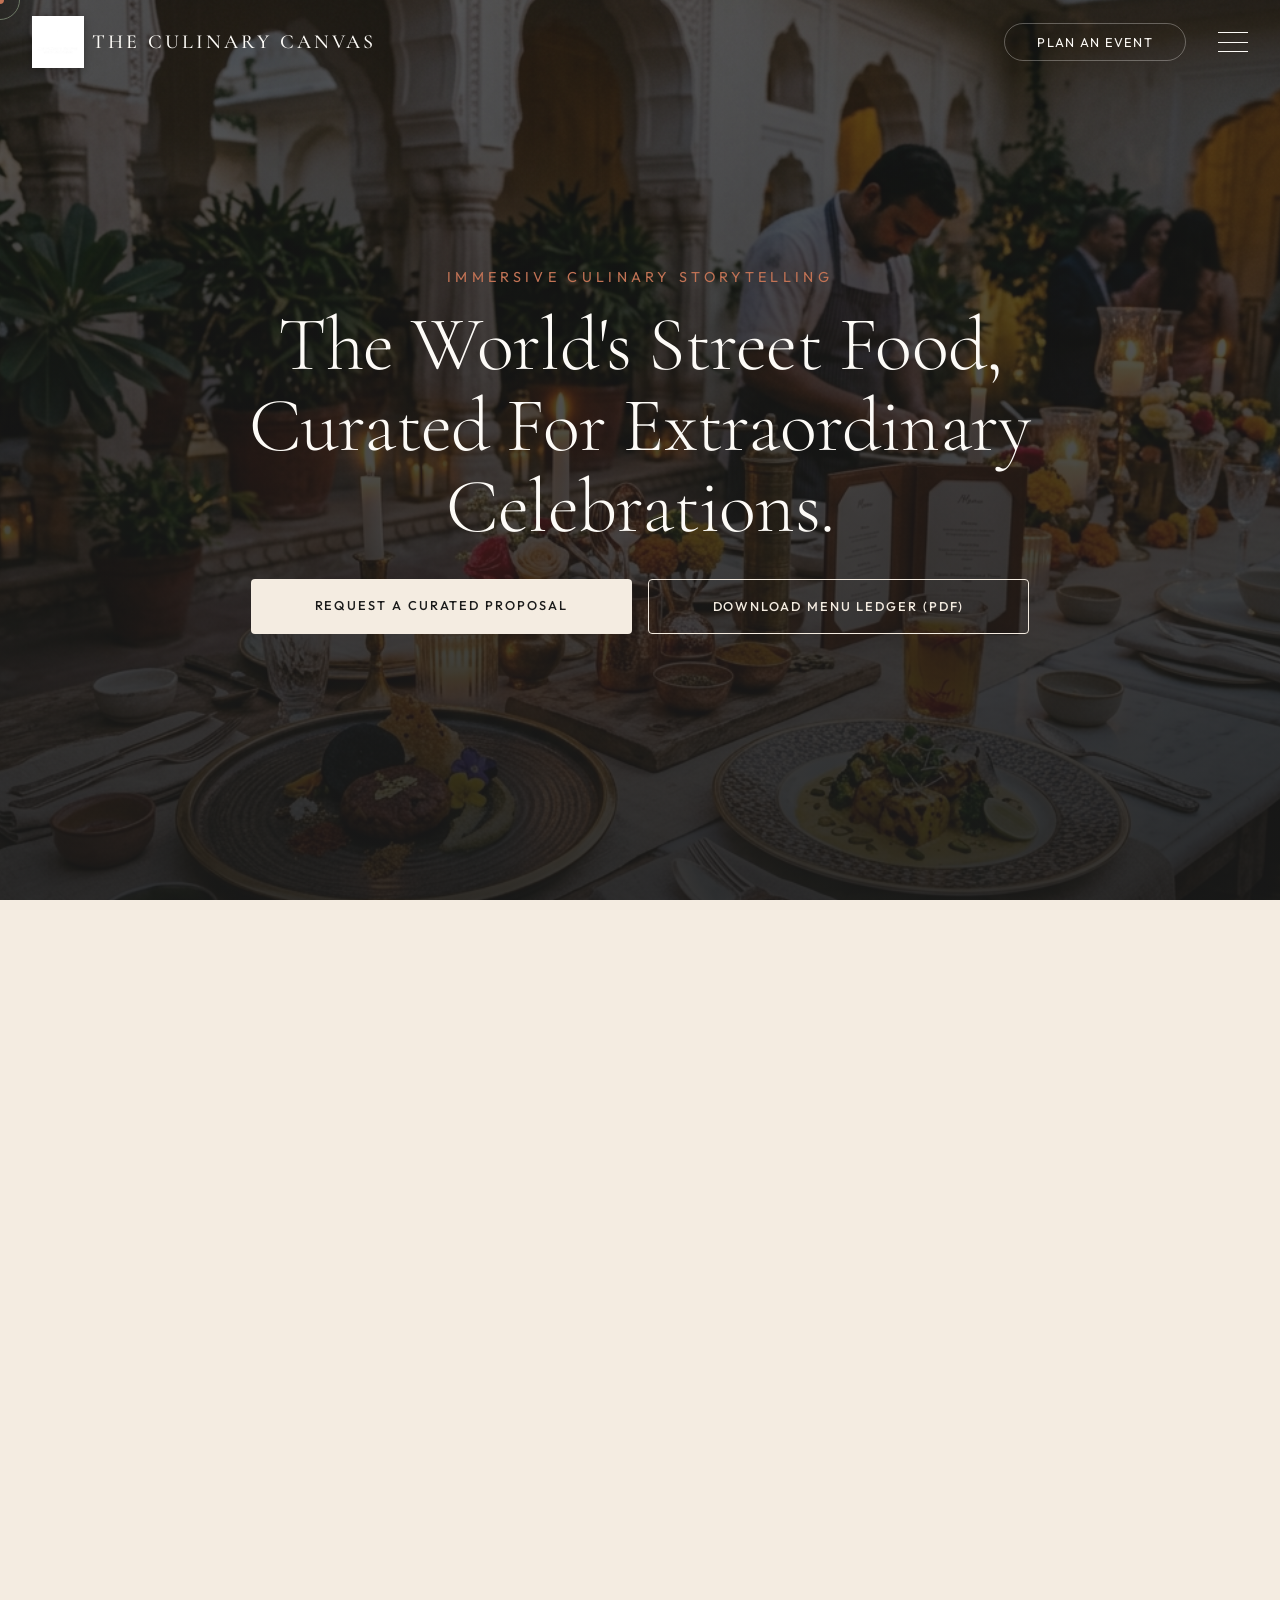
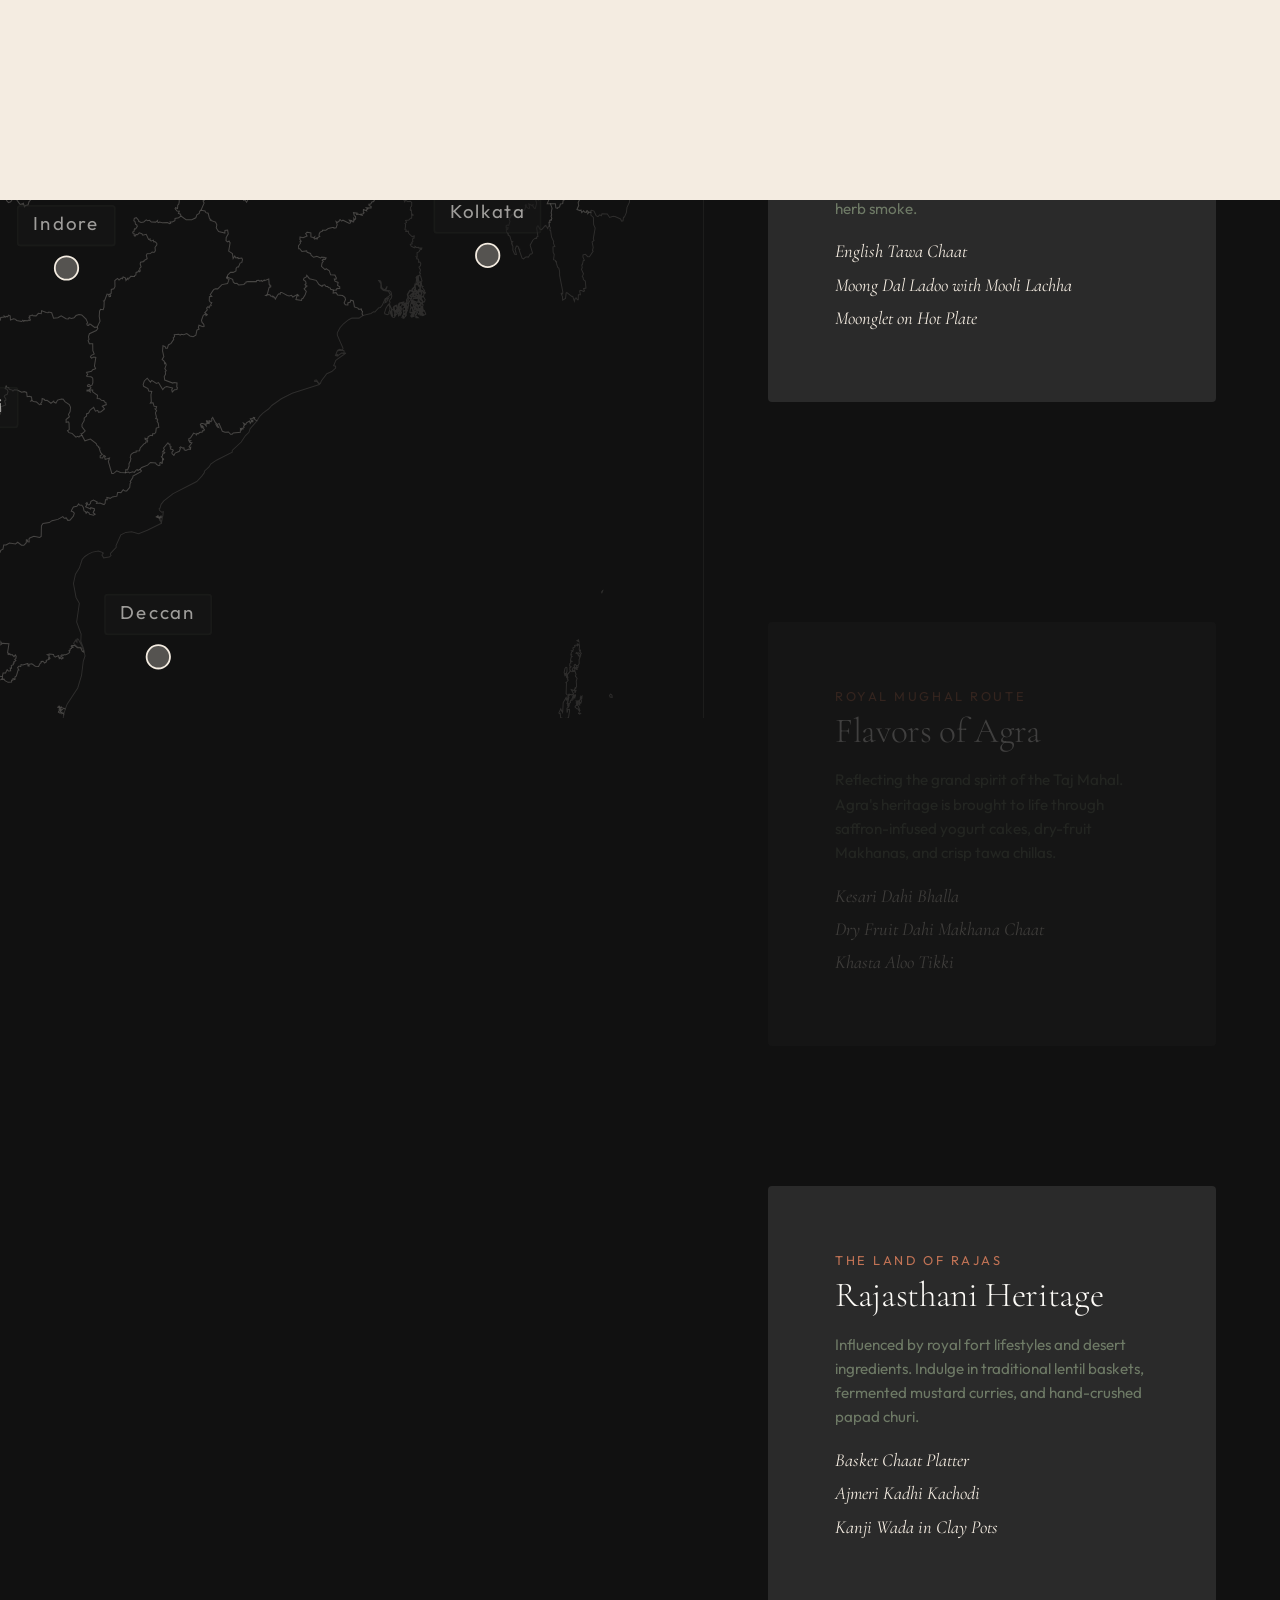
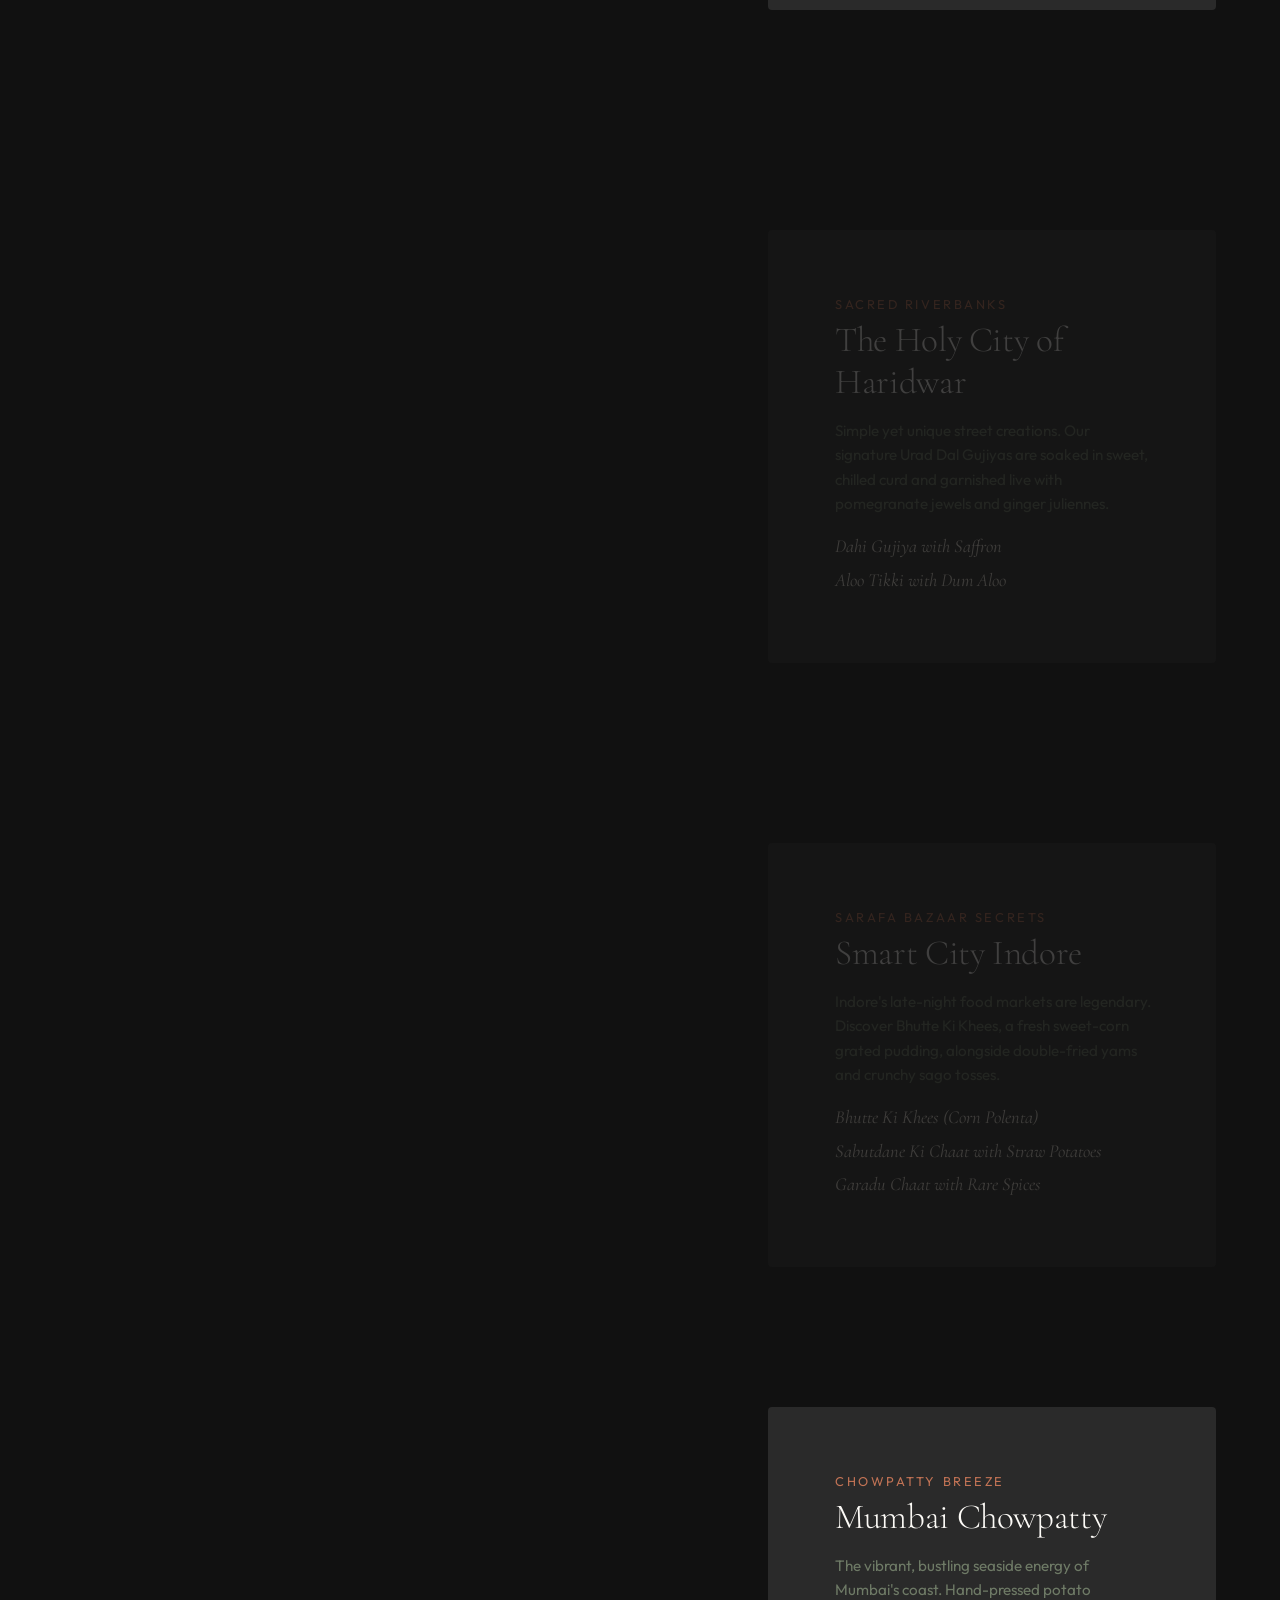
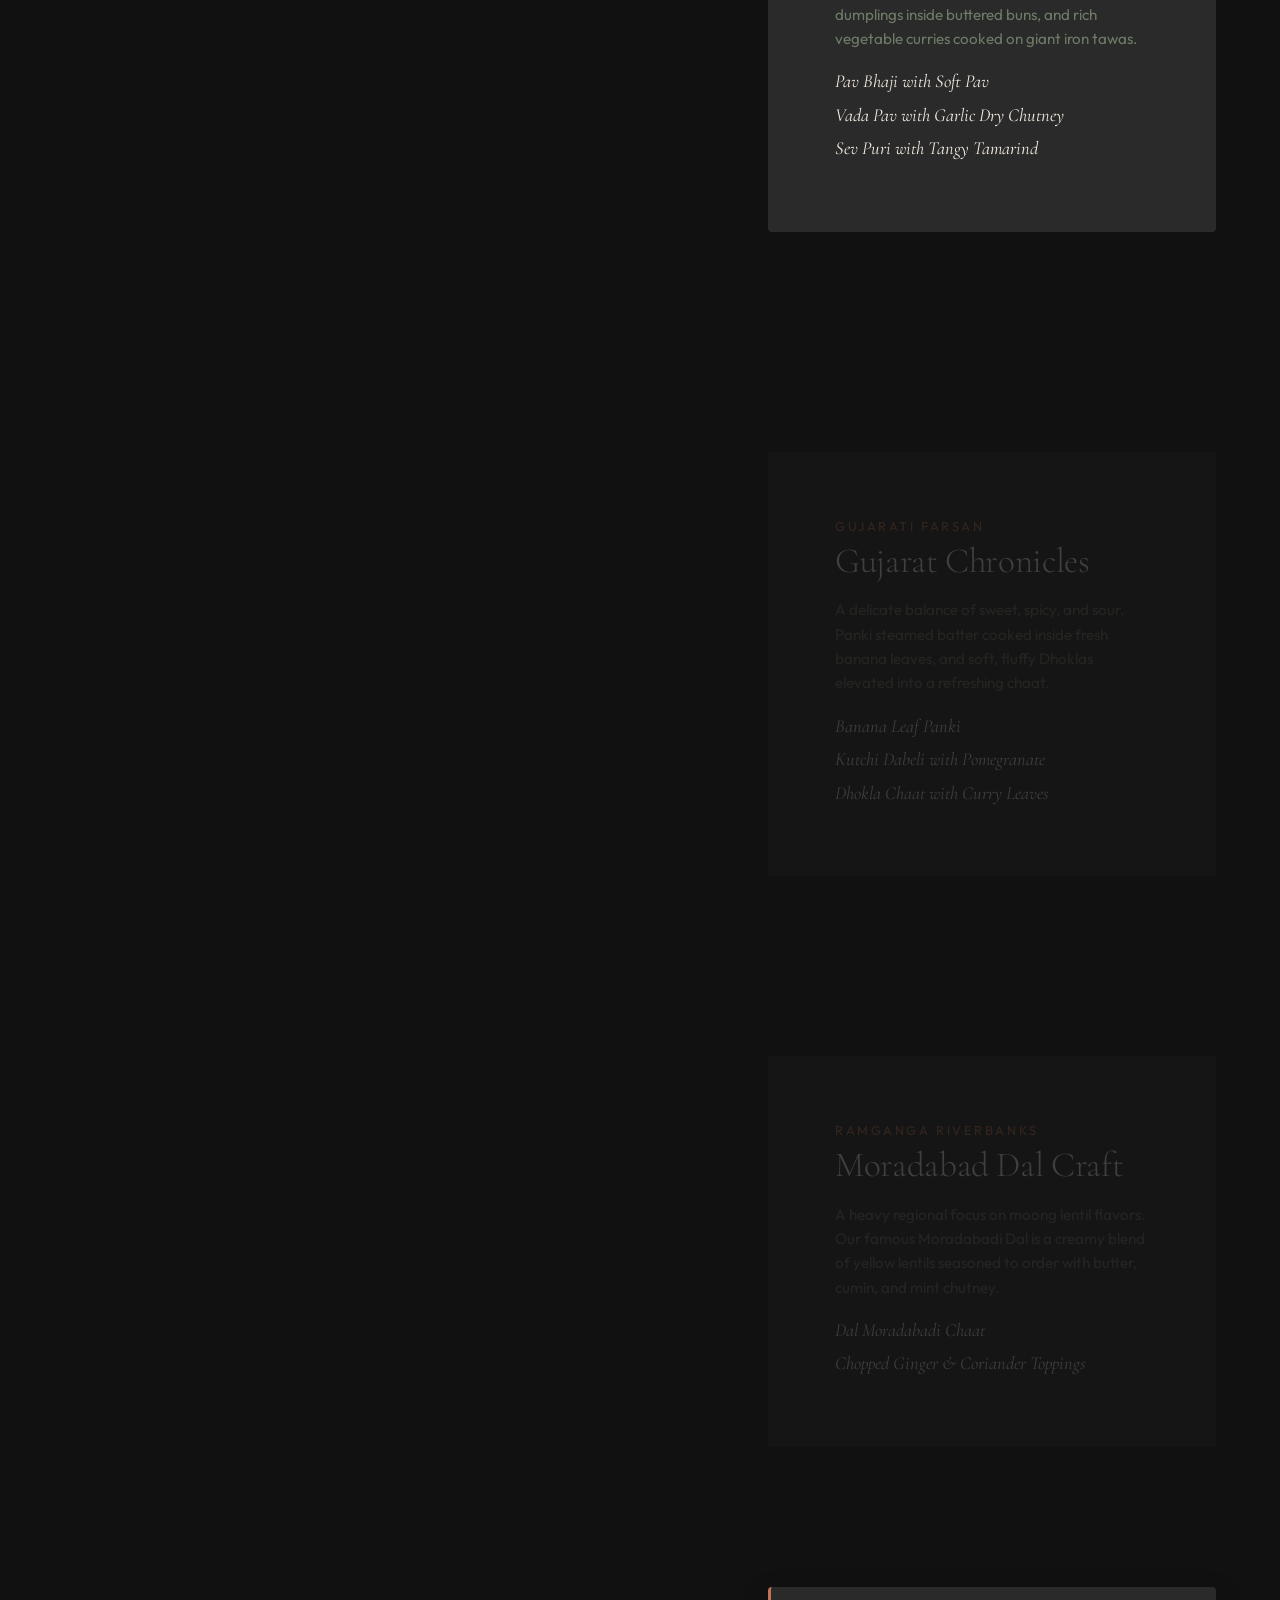
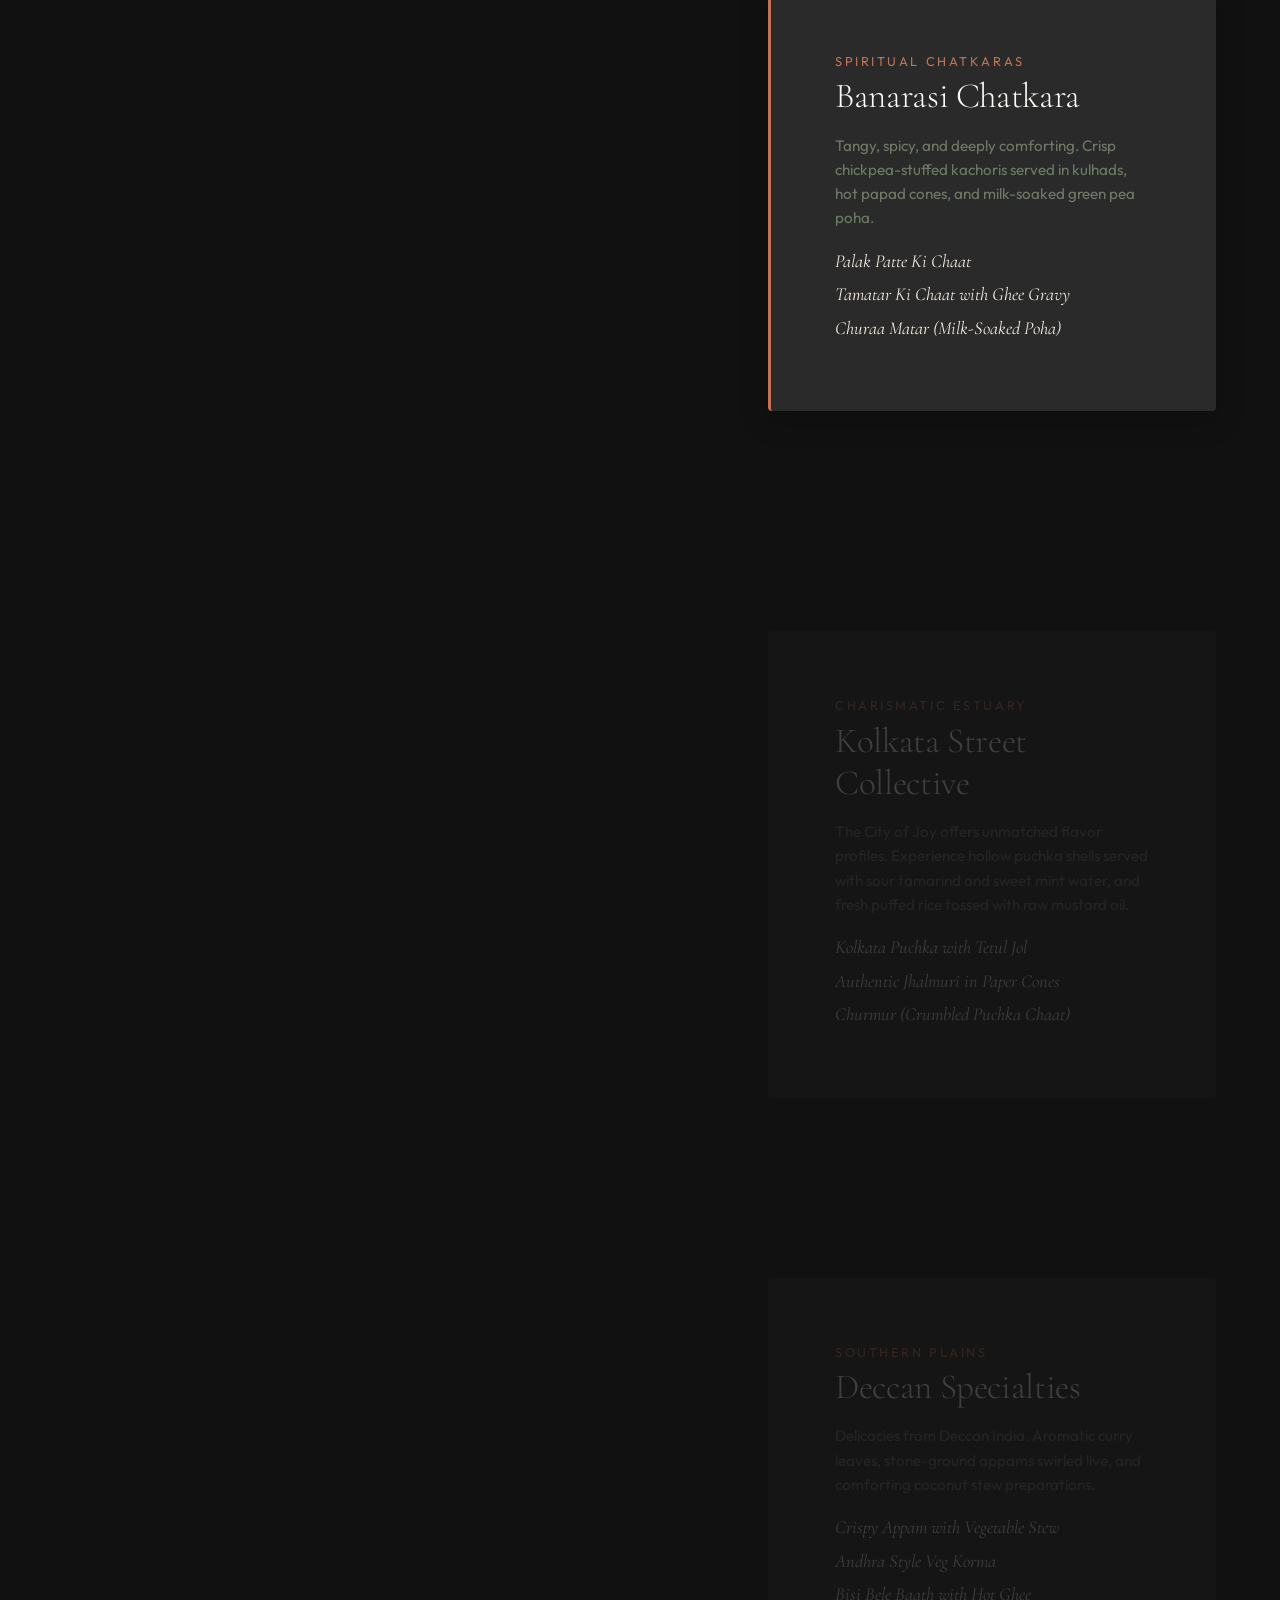
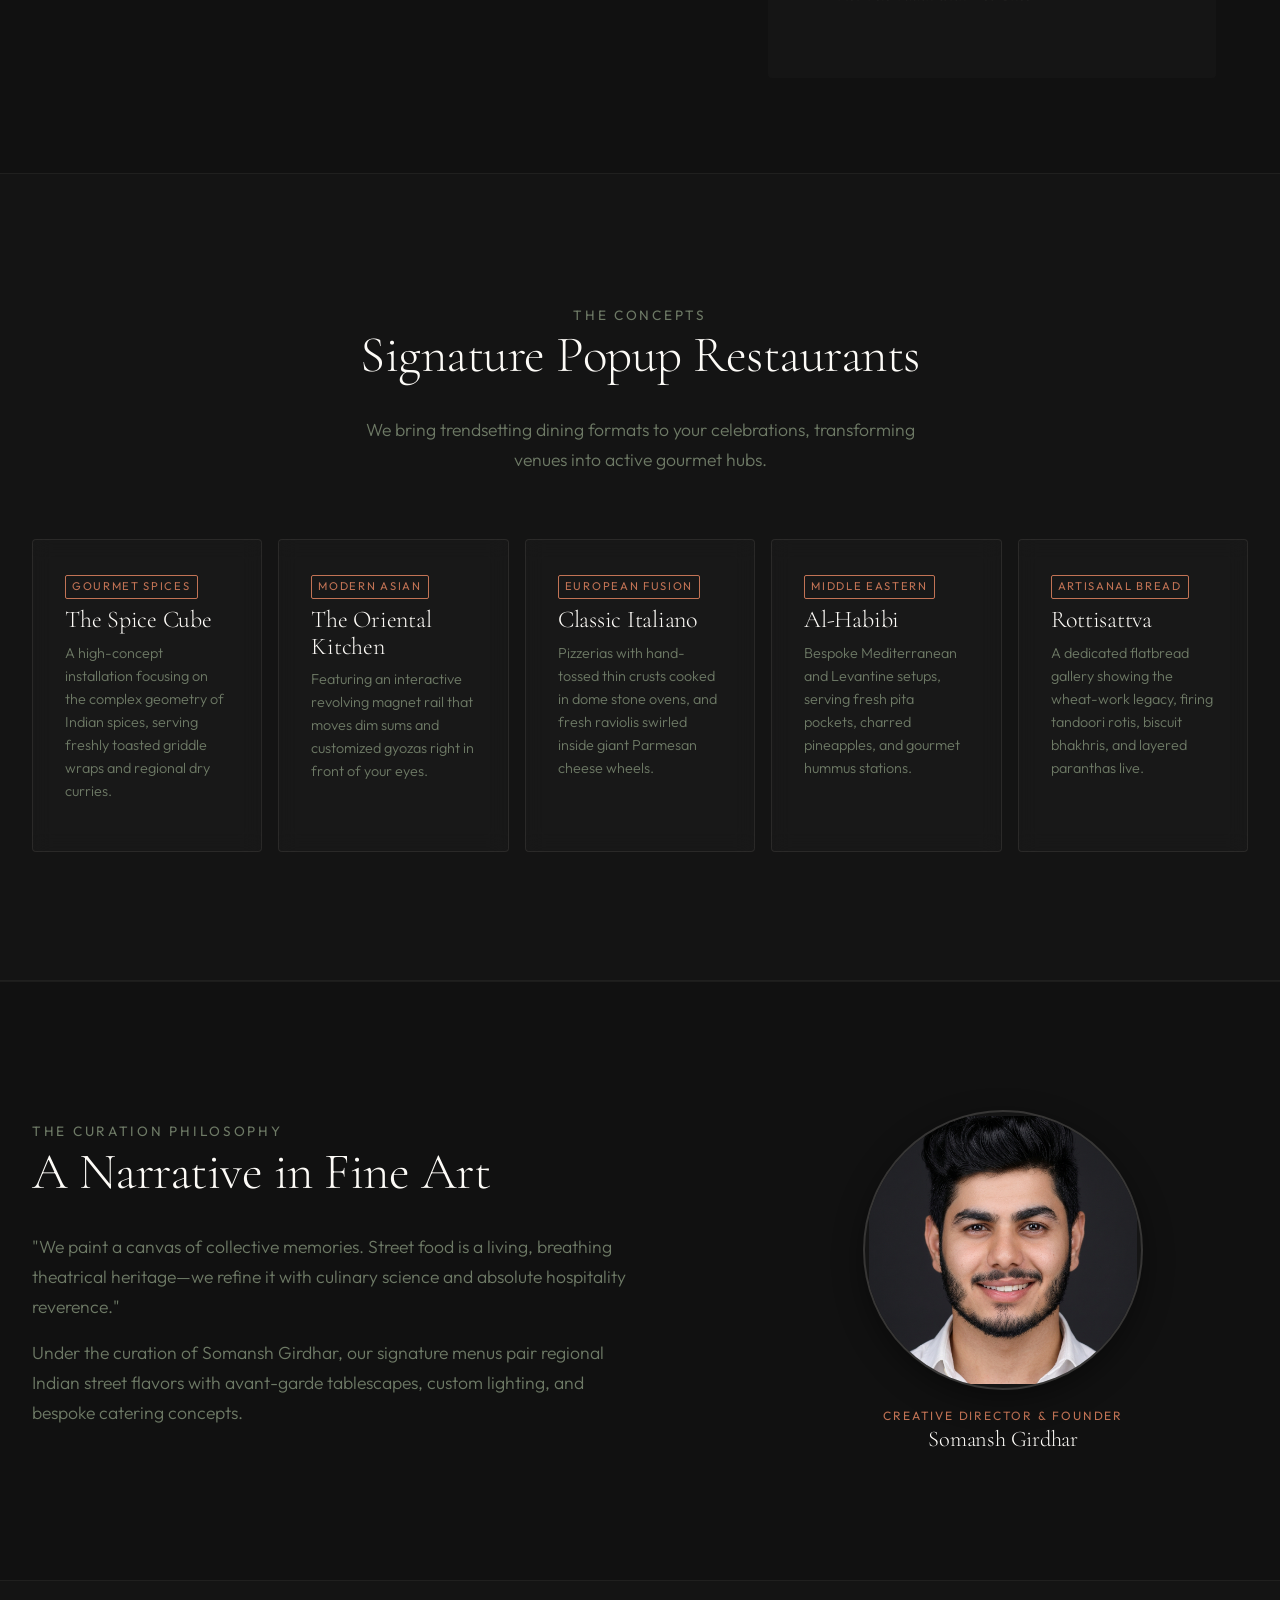
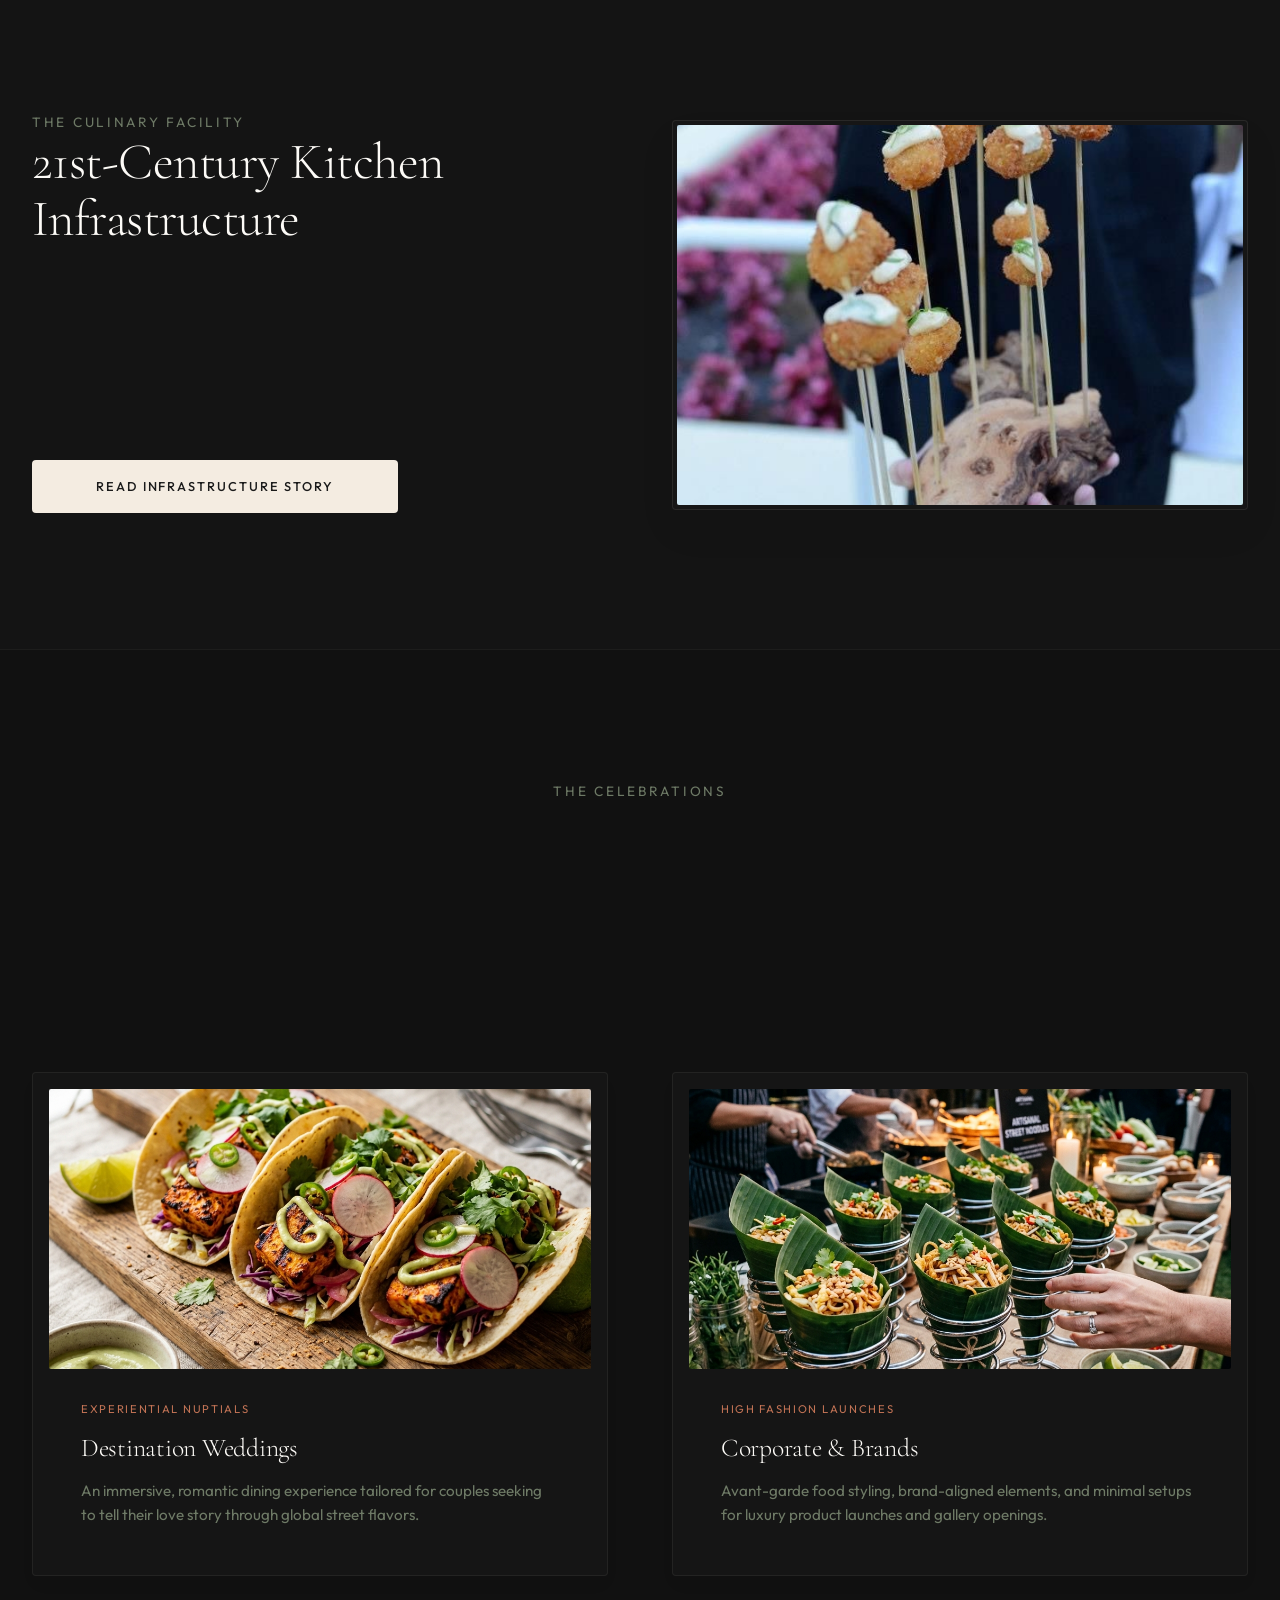
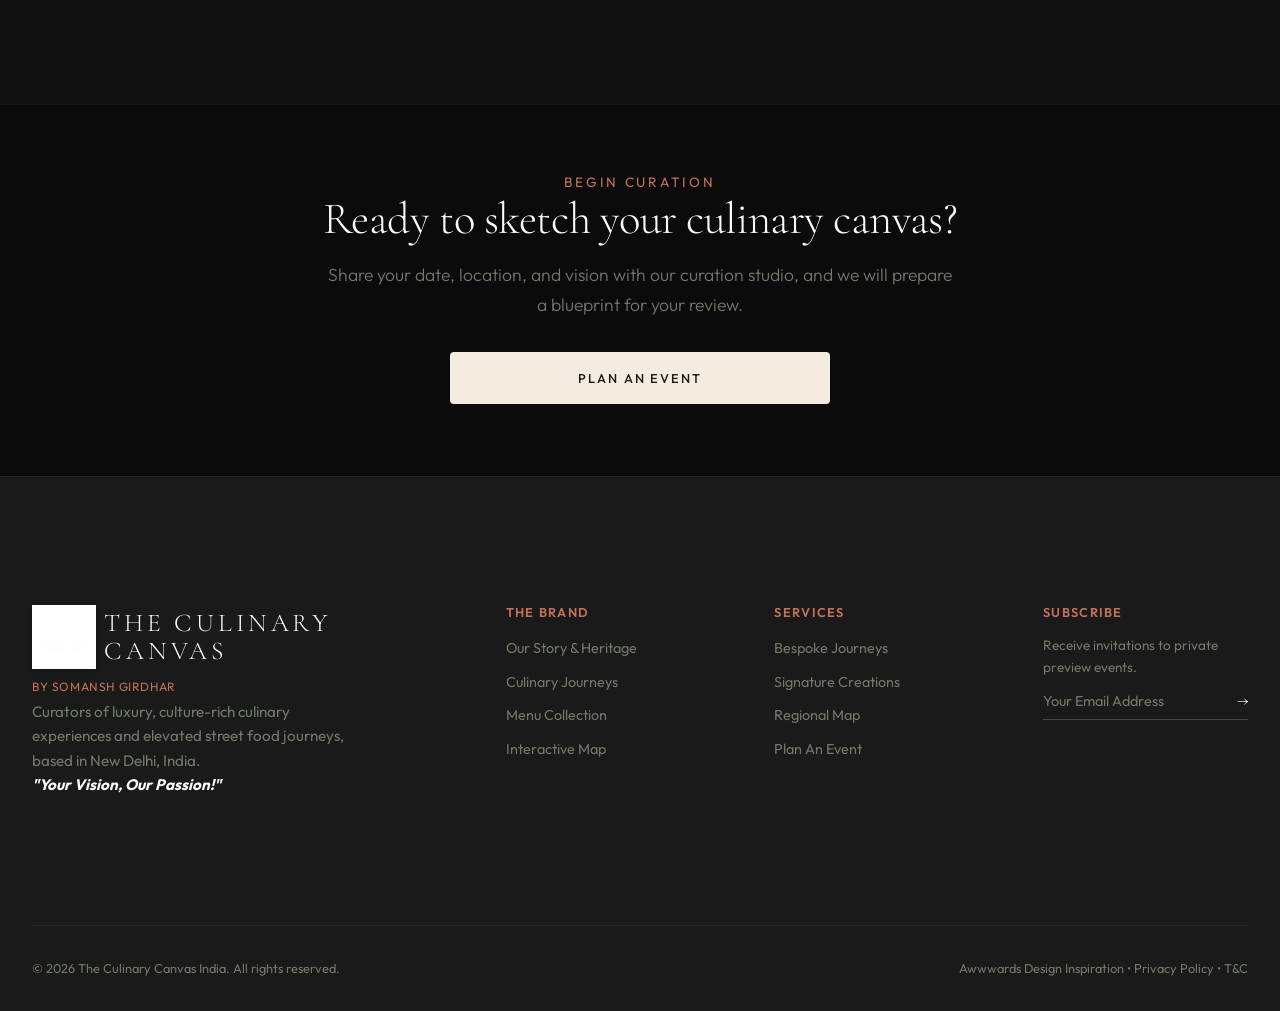
==== commit bcfe1cd5: "Add files via upload" ====
--- a/index.html
+++ b/index.html
@@ -4,7 +4,7 @@
   <meta charset="UTF-8">
   <meta name="viewport" content="width=device-width, initial-scale=1.0">
   <meta name="description" content="The Culinary Canvas is a luxury culinary experience brand curating immersive street food journeys for extraordinary celebrations.">
-  <title>The Culinary Canvas | From the House of Girdhars</title>
+  <title>The Culinary Canvas | By Somansh Girdhar</title>
   <link rel="icon" type="image/svg+xml" href="data:image/svg+xml,<svg xmlns=%22http://www.w3.org/2000/svg%22 viewBox=%220 0 100 100%22><text y=%22.9em%22 font-size=%2290%22>✨</text></svg>">
   <link rel="stylesheet" href="css/variables.css">
   <link rel="stylesheet" href="css/layout.css">
@@ -45,7 +45,7 @@
         <h2 class="editorial-title" style="font-size: clamp(2rem, 4vw, 3rem); line-height: 1.2; margin-bottom: var(--space-md); color: var(--color-ivory);">"The best way to deliver the immense love to our guests is by serving them with warmth & affection."</h2>
         <p class="editorial-paragraph" style="font-size: 1.1rem; line-height: 1.8; color: var(--color-olive);">From the moment you step in till the moment you step out, we aim to make your event as memorable as the occasion is to you. Our dedicated service crew will serve your guests with the most delightful recipes to rejuvenate and enliven their spirits, marking their presence for this phenomenal culinary trip.</p>
         <div style="font-family: var(--font-serif); font-style: italic; font-size: 1.25rem; color: var(--color-terracotta); margin-top: var(--space-md);">
-          — House of Girdhars
+          — Somansh Girdhar
         </div>
       </div>
     </section>
@@ -56,7 +56,7 @@
         <!-- Sticky Map Window (Left Pane) -->
         <div class="map-sticky-box" style="background-color: #111111; border-right: 1px solid rgba(244, 240, 230, 0.05);">
           <div class="map-viewport" id="map-viewport-target">
-            <img src="assets/images/india_map.svg?v=5" alt="Interactive India Culinary Map" class="map-image-element">
+            <img src="assets/images/india_map.svg?v=7" alt="Interactive India Culinary Map" class="map-image-element">
             
             <!-- Map Pin Hotspots -->
             <div class="map-scroll-pin active" style="top: 31%; left: 44%;" data-region="delhi">
@@ -258,37 +258,23 @@
       </div>
     </section>
 
-    <!-- Girdhar Family Heritage / Leadership -->
-    <section class="section" style="background-color: #111111;">
+    <!-- Founder's Vision Section -->
+    <section class="section" style="background-color: #111111; border-top: 1px solid rgba(244, 240, 230, 0.05);">
       <div class="container">
-        <div style="text-align: center; max-width: 600px; margin: 0 auto var(--space-xl) auto;">
-          <span class="editorial-subtitle">The Founders</span>
-          <h2 class="editorial-title" style="color: var(--color-ivory);">Authors of Celebrations</h2>
-          <p class="editorial-paragraph" style="color: var(--color-olive);">Our culinary vision is guided by decades of inherited expertise and contemporary global hospitality education.</p>
-        </div>
-
-        <div style="display: grid; grid-template-columns: 1fr 1fr; gap: var(--space-xl); text-align: center;">
-          <!-- Mr. Anil Girdhar -->
+        <div class="editorial-split" style="grid-template-columns: 1.15fr 0.85fr; align-items: center;">
+          <div class="editorial-text" style="padding-right: var(--space-xl);">
+            <span class="editorial-subtitle">The Curation Philosophy</span>
+            <h2 class="editorial-title" style="color: var(--color-ivory);">A Narrative in Fine Art</h2>
+            <p class="editorial-paragraph" style="color: var(--color-olive);">"We paint a canvas of collective memories. Street food is a living, breathing theatrical heritage—we refine it with culinary science and absolute hospitality reverence."</p>
+            <p class="editorial-paragraph" style="color: var(--color-olive);">Under the curation of Somansh Girdhar, our signature menus pair regional Indian street flavors with avant-garde tablescapes, custom lighting, and bespoke catering concepts.</p>
+          </div>
           <div style="display: flex; flex-direction: column; align-items: center; gap: var(--space-md);">
-            <div style="width: 280px; height: 280px; overflow: hidden; border-radius: 50%; border: 2px solid rgba(244, 240, 230, 0.1); box-shadow: 0 10px 35px rgba(0,0,0,0.4);">
-              <img src="assets/images/anil_girdhar.png" alt="Mr. Anil Girdhar, Founder" style="width: 100%; height: 100%; object-fit: cover; object-position: center 10%;">
-            </div>
-            <div>
-              <span class="editorial-subtitle" style="color: var(--color-terracotta);">The Scriptwriter</span>
-              <h3 style="font-family: var(--font-serif); font-size: 1.8rem; margin-bottom: var(--space-sm); color: var(--color-ivory);">Mr. Anil Girdhar</h3>
-              <p class="editorial-paragraph" style="font-size: 0.95rem; line-height: 1.6; color: var(--color-olive); text-align: left;">The visionary progenitor of our culinary concepts, Anil is a veteran in the field of catering services, armed with decades of experience and expertise. His drive towards excellence has shepherded the enterprise to widespread national and global acclaim.</p>
-            </div>
-          </div>
-
-          <!-- Mr. Parth Girdhar -->
-          <div style="display: flex; flex-direction: column; align-items: center; gap: var(--space-md);">
-            <div style="width: 280px; height: 280px; overflow: hidden; border-radius: 50%; border: 2px solid rgba(244, 240, 230, 0.1); box-shadow: 0 10px 35px rgba(0,0,0,0.4);">
-              <img src="assets/images/parth_girdhar.png" alt="Mr. Parth Girdhar, Chief Editor" style="width: 100%; height: 100%; object-fit: cover; object-position: center 10%;">
-            </div>
-            <div>
-              <span class="editorial-subtitle" style="color: var(--color-terracotta);">The Chief Editor</span>
-              <h3 style="font-family: var(--font-serif); font-size: 1.8rem; margin-bottom: var(--space-sm); color: var(--color-ivory);">Mr. Parth Girdhar</h3>
-              <p class="editorial-paragraph" style="font-size: 0.95rem; line-height: 1.6; color: var(--color-olive); text-align: left;">With specialized hospitality management education from England, Parth ensures the business represents both legacy and a meticulous services management approach, focusing on food presentations and fusion dishes.</p>
+            <div class="editorial-image-container" style="border: 2px solid rgba(244, 240, 230, 0.15); padding: var(--space-xs); border-radius: 50%; width: 280px; height: 280px; overflow: hidden; background-color: rgba(255,255,255,0.02); box-shadow: 0 10px 30px rgba(0,0,0,0.4); margin: 0 auto;">
+              <img src="assets/images/somansh_portrait.png?v=2" alt="Somansh Girdhar, Creative Director" class="editorial-image" style="width: 100%; height: 100%; object-fit: cover;">
+            </div>
+            <div style="text-align: center;">
+              <span class="editorial-subtitle" style="color: var(--color-terracotta); margin-bottom: 2px; display: block; font-size: 0.75rem; letter-spacing: 0.15em;">Creative Director & Founder</span>
+              <h3 style="font-family: var(--font-serif); font-size: 1.4rem; color: var(--color-ivory); margin: 0; font-weight: var(--weight-light);">Somansh Girdhar</h3>
             </div>
           </div>
         </div>
@@ -296,7 +282,7 @@
     </section>
 
     <!-- State-of-the-Art Infrastructure Section -->
-    <section class="section" style="border-top: 1px solid rgba(244, 240, 230, 0.05); background-color: #141414;">
+    <section class="section" style="background-color: #141414; border-top: 1px solid rgba(244, 240, 230, 0.05);">
       <div class="container">
         <div class="editorial-split" style="grid-template-columns: 1fr 1fr; align-items: center;">
           <div class="editorial-text">
@@ -306,54 +292,14 @@
             <a href="about.html" class="btn-luxury-solid hover-target" style="margin-top: var(--space-md);">Read Infrastructure Story</a>
           </div>
           <div class="editorial-image-container" style="border: 1px solid rgba(244, 240, 230, 0.08); padding: var(--space-xs); border-radius: 4px; background-color: rgba(255,255,255,0.01);">
-            <img src="assets/images/lobby.jpg" alt="The Culinary Canvas corporate lounge" class="editorial-image" style="height: 380px; border-radius: 2px;">
-          </div>
-        </div>
-      </div>
-    </section>
-
-    <!-- Infinite Scrolling Celebrations Roster -->
-    <section class="client-ticker-wrapper" style="background-color: #181818; border-top: 1px solid rgba(244, 240, 230, 0.05); border-bottom: 1px solid rgba(244, 240, 230, 0.05);">
-      <div class="client-ticker-track">
-        <!-- Duplicate elements for infinite loop effect -->
-        <span class="client-ticker-item" style="color: var(--color-champagne);">MANKIND PHARMACEUTICAL</span>
-        <span class="client-ticker-item" style="color: var(--color-terracotta);">★</span>
-        <span class="client-ticker-item" style="color: var(--color-champagne);">MARUTI SUZUKI</span>
-        <span class="client-ticker-item" style="color: var(--color-terracotta);">★</span>
-        <span class="client-ticker-item" style="color: var(--color-champagne);">CENTRAL INDUSTRIAL SECURITY FORCE (CISF)</span>
-        <span class="client-ticker-item" style="color: var(--color-terracotta);">★</span>
-        <span class="client-ticker-item" style="color: var(--color-champagne);">PP JEWELLERS</span>
-        <span class="client-ticker-item" style="color: var(--color-terracotta);">★</span>
-        <span class="client-ticker-item" style="color: var(--color-champagne);">MAC DUGGAL DESIGN HOUSE</span>
-        <span class="client-ticker-item" style="color: var(--color-terracotta);">★</span>
-        <span class="client-ticker-item" style="color: var(--color-champagne);">RELAXO FOOTWEAR</span>
-        <span class="client-ticker-item" style="color: var(--color-terracotta);">★</span>
-        <span class="client-ticker-item" style="color: var(--color-champagne);">OM LOGISTICS</span>
-        <span class="client-ticker-item" style="color: var(--color-terracotta);">★</span>
-        <span class="client-ticker-item" style="color: var(--color-champagne);">ENN ENN GROUP GUJARAT</span>
-        <span class="client-ticker-item" style="color: var(--color-terracotta);">★</span>
-        <!-- Duplicated track for seamless loop -->
-        <span class="client-ticker-item" style="color: var(--color-champagne);">MANKIND PHARMACEUTICAL</span>
-        <span class="client-ticker-item" style="color: var(--color-terracotta);">★</span>
-        <span class="client-ticker-item" style="color: var(--color-champagne);">MARUTI SUZUKI</span>
-        <span class="client-ticker-item" style="color: var(--color-terracotta);">★</span>
-        <span class="client-ticker-item" style="color: var(--color-champagne);">CENTRAL INDUSTRIAL SECURITY FORCE (CISF)</span>
-        <span class="client-ticker-item" style="color: var(--color-terracotta);">★</span>
-        <span class="client-ticker-item" style="color: var(--color-champagne);">PP JEWELLERS</span>
-        <span class="client-ticker-item" style="color: var(--color-terracotta);">★</span>
-        <span class="client-ticker-item" style="color: var(--color-champagne);">MAC DUGGAL DESIGN HOUSE</span>
-        <span class="client-ticker-item" style="color: var(--color-terracotta);">★</span>
-        <span class="client-ticker-item" style="color: var(--color-champagne);">RELAXO FOOTWEAR</span>
-        <span class="client-ticker-item" style="color: var(--color-terracotta);">★</span>
-        <span class="client-ticker-item" style="color: var(--color-champagne);">OM LOGISTICS</span>
-        <span class="client-ticker-item" style="color: var(--color-terracotta);">★</span>
-        <span class="client-ticker-item" style="color: var(--color-champagne);">ENN ENN GROUP GUJARAT</span>
-        <span class="client-ticker-item" style="color: var(--color-terracotta);">★</span>
+            <img src="assets/images/kitchen_photoshoot.jpg" alt="The Culinary Canvas commercial kitchen facility" class="editorial-image" style="height: 380px; border-radius: 2px; object-fit: cover;">
+          </div>
+        </div>
       </div>
     </section>
 
     <!-- Event Categories Signature -->
-    <section class="section" style="background-color: #111111;">
+    <section class="section" style="background-color: #111111; border-top: 1px solid rgba(244, 240, 230, 0.05);">
       <div class="container">
         <div style="text-align: center; max-width: 700px; margin: 0 auto var(--space-xl) auto;">
           <span class="editorial-subtitle">The Celebrations</span>
@@ -365,7 +311,7 @@
           <!-- Card 1 -->
           <div class="station-card" style="background-color: rgba(255,255,255,0.02); border: 1px solid rgba(244,240,230,0.06); border-radius: 4px; padding: var(--space-md);">
             <div class="station-img-box" style="border-radius: 2px;">
-              <img src="assets/images/wedding_banquet.jpg" alt="Editorial wedding banqueting" class="station-img">
+              <img src="assets/images/food_tacos.png" alt="Editorial tandoori tacos" class="station-img">
             </div>
             <div class="station-info-box">
               <span class="station-tag">Experiential Nuptials</span>
@@ -377,7 +323,7 @@
           <!-- Card 2 -->
           <div class="station-card" style="background-color: rgba(255,255,255,0.02); border: 1px solid rgba(244,240,230,0.06); border-radius: 4px; padding: var(--space-md);">
             <div class="station-img-box" style="border-radius: 2px;">
-              <img src="assets/images/corporate_cocktail.jpg" alt="Sleek corporate cocktail bar" class="station-img">
+              <img src="assets/images/food_cones.png" alt="Sleek gourmet noodle cones" class="station-img">
             </div>
             <div class="station-info-box">
               <span class="station-tag">High Fashion Launches</span>
--- a/css/layout.css
+++ b/css/layout.css
@@ -393,6 +393,17 @@
 }
 
 @media (max-width: 768px) {
+  .header-logo img {
+    height: 40px !important;
+    width: 40px !important;
+  }
+  .header-logo a {
+    font-size: 0.95rem !important;
+    letter-spacing: 0.1em !important;
+  }
+  .global-header .inquiry-btn {
+    display: none !important; /* Hide inquiry button in mobile headers to prevent wrapping; accessible inside burger nav */
+  }
   .drawer-content {
     grid-template-columns: 1fr;
     gap: var(--space-xl);
--- a/css/components.css
+++ b/css/components.css
@@ -1331,14 +1331,13 @@
 
 .map-scroll-pin.active {
   background-color: var(--color-terracotta);
-  transform: translate(-50%, -50%) scale(1.4);
-  box-shadow: 0 0 15px var(--color-terracotta);
+  transform: translate(-50%, -50%) scale(1.3);
+  border: 1.5px solid var(--color-champagne);
 }
 
 .map-scroll-pin.active::after {
-  opacity: 1;
-  transform: scale(1);
-  animation: pinPulse 2s infinite;
+  opacity: 0;
+  display: none;
 }
 
 @keyframes pinPulse {
@@ -1453,12 +1452,53 @@
   }
 }
 
+@media (max-width: 768px) {
+  .map-sticky-box {
+    display: none !important; /* Hide map block on mobile viewports for clean, vertical card stacking */
+  }
+  .map-scroll-container {
+    grid-template-columns: 1fr !important;
+  }
+  .map-scroll-track {
+    padding: var(--space-lg) var(--space-md) !important;
+    gap: var(--space-lg) !important;
+  }
+  .map-scroll-card {
+    opacity: 1 !important;
+    transform: none !important;
+    background-color: var(--color-charcoal-light) !important;
+    border-left: 3px solid var(--color-terracotta) !important;
+    padding: var(--space-lg) !important;
+  }
+}
+
 /* --- POPUP CONCEPTS --- */
 .popups-grid {
   display: grid;
-  grid-template-columns: repeat(auto-fit, minmax(280px, 1fr));
-  gap: var(--space-xl);
+  grid-template-columns: repeat(5, 1fr); /* All 5 items in a clean single row on desktop */
+  gap: var(--space-md);
   margin-top: var(--space-xl);
+}
+
+@media (max-width: 1200px) {
+  .popups-grid {
+    grid-template-columns: repeat(3, 1fr); /* Balanced 3-column layout on smaller viewports */
+    gap: var(--space-lg);
+  }
+}
+
+@media (max-width: 768px) {
+  .popups-grid {
+    grid-template-columns: repeat(2, 1fr); /* 2-column layout on mobile viewports */
+    gap: var(--space-md);
+  }
+}
+
+@media (max-width: 480px) {
+  .popups-grid {
+    grid-template-columns: 1fr; /* Single column on compact phone viewports */
+    gap: var(--space-md);
+  }
 }
 
 .popup-card {
@@ -1521,3 +1561,19 @@
   0% { transform: translateX(0); }
   100% { transform: translateX(-50%); }
 }
+
+/* --- FOUNDERS RESPONSIVE GRID --- */
+.founders-grid {
+  display: grid;
+  grid-template-columns: 1fr 1fr;
+  gap: var(--space-xl);
+  text-align: center;
+  margin-top: var(--space-lg);
+}
+
+@media (max-width: 768px) {
+  .founders-grid {
+    grid-template-columns: 1fr !important;
+    gap: var(--space-xl) !important;
+  }
+}
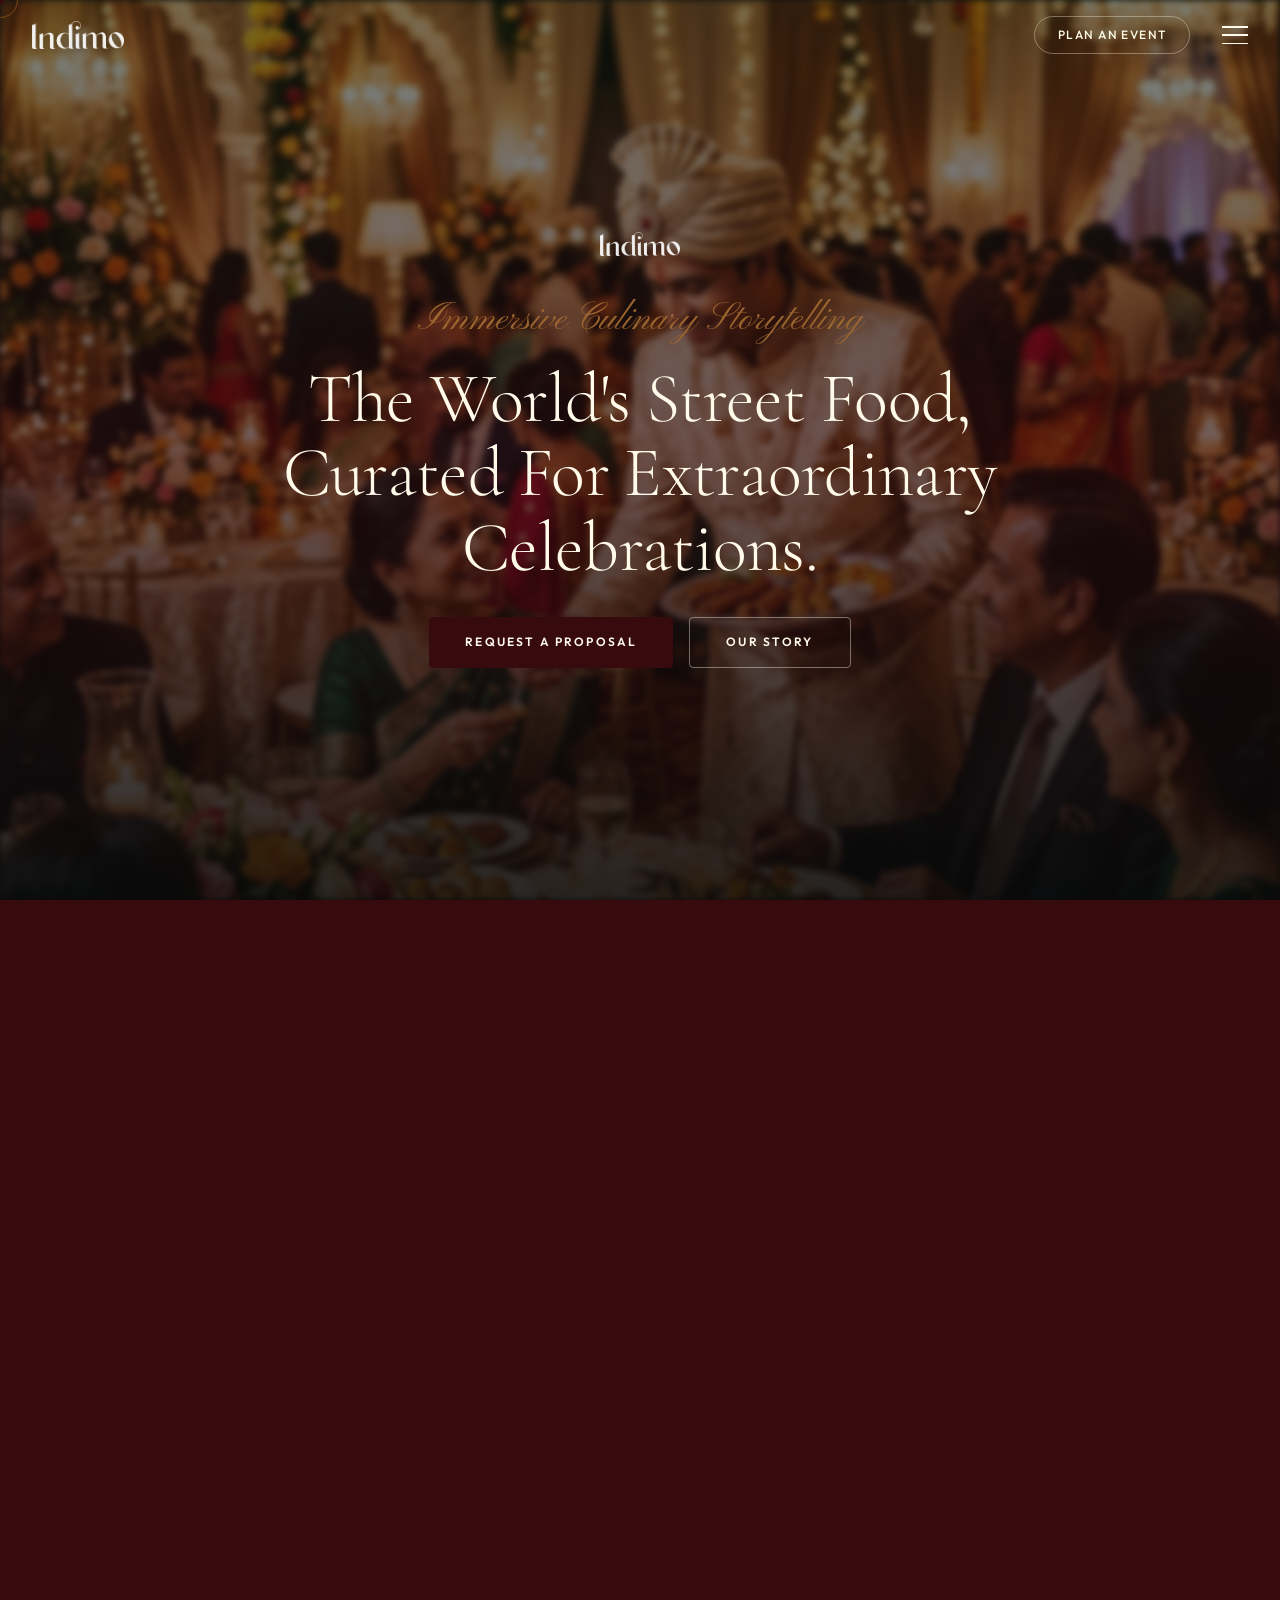
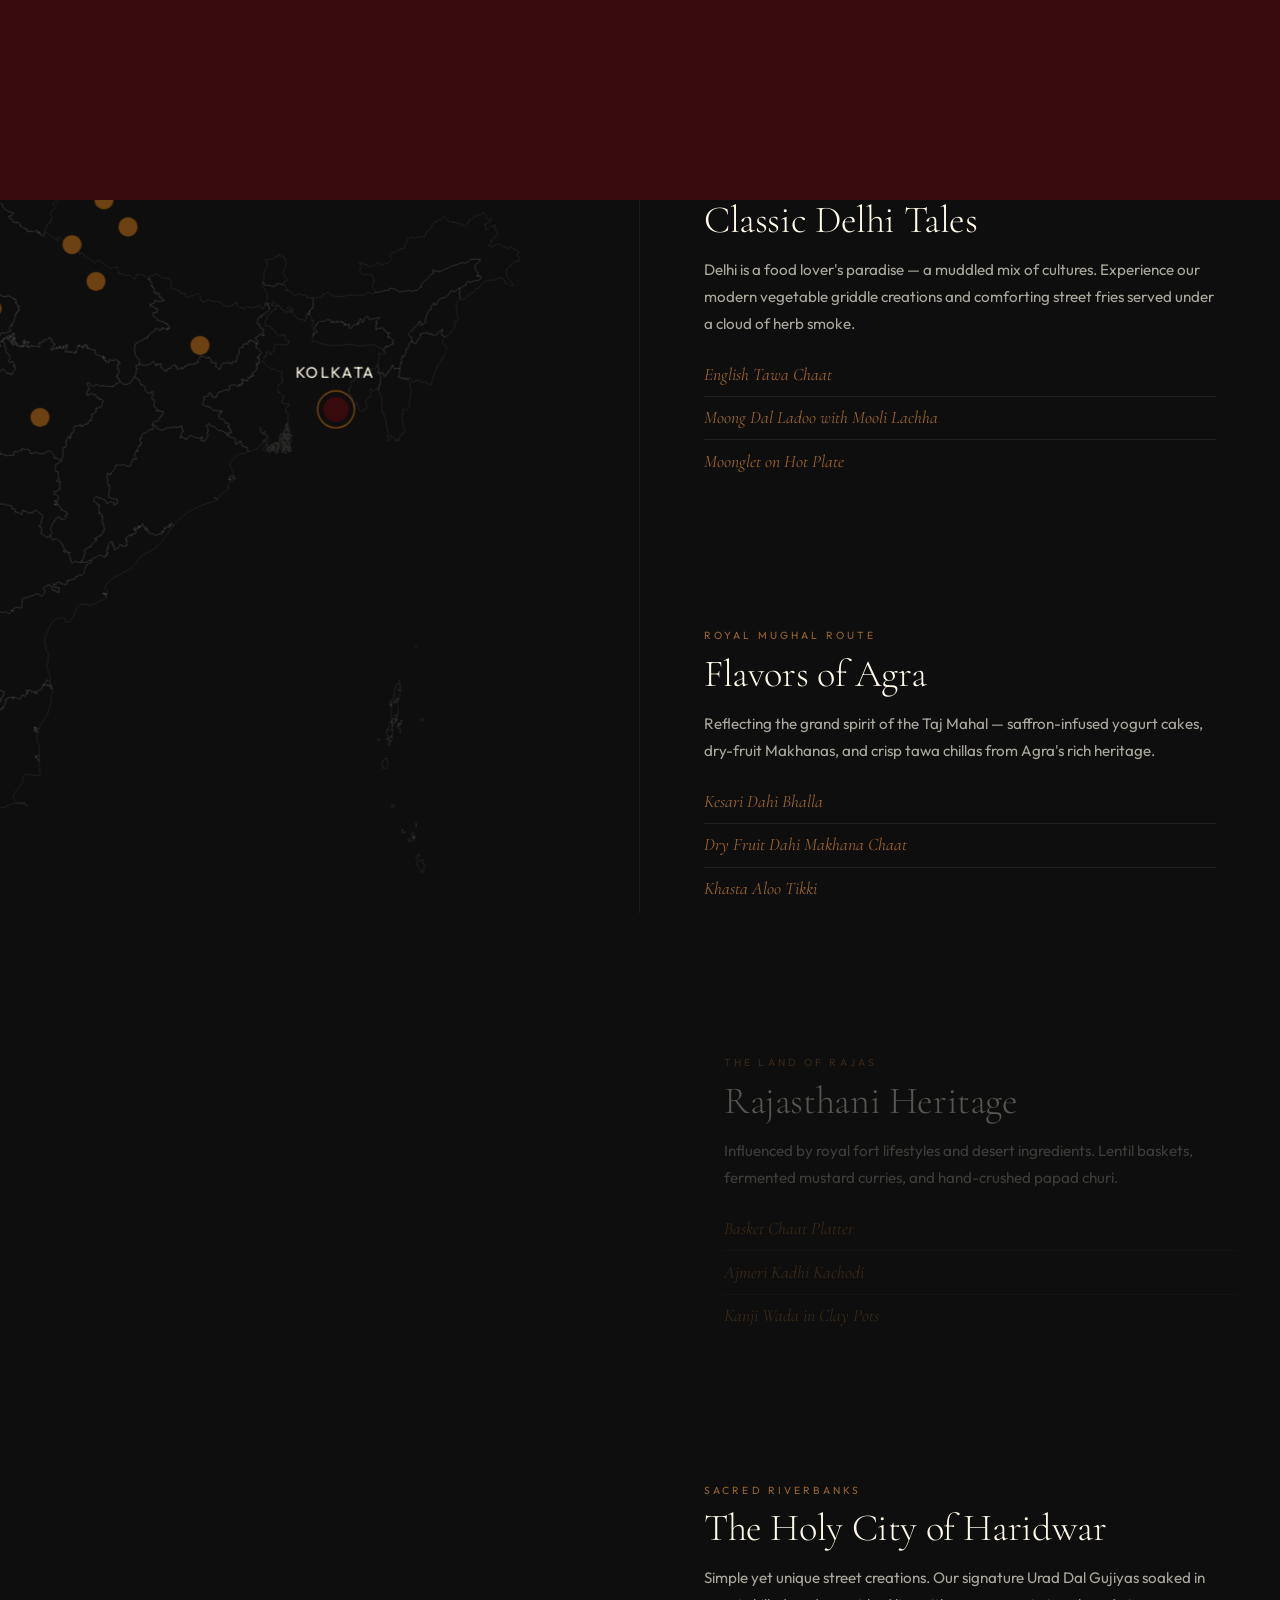
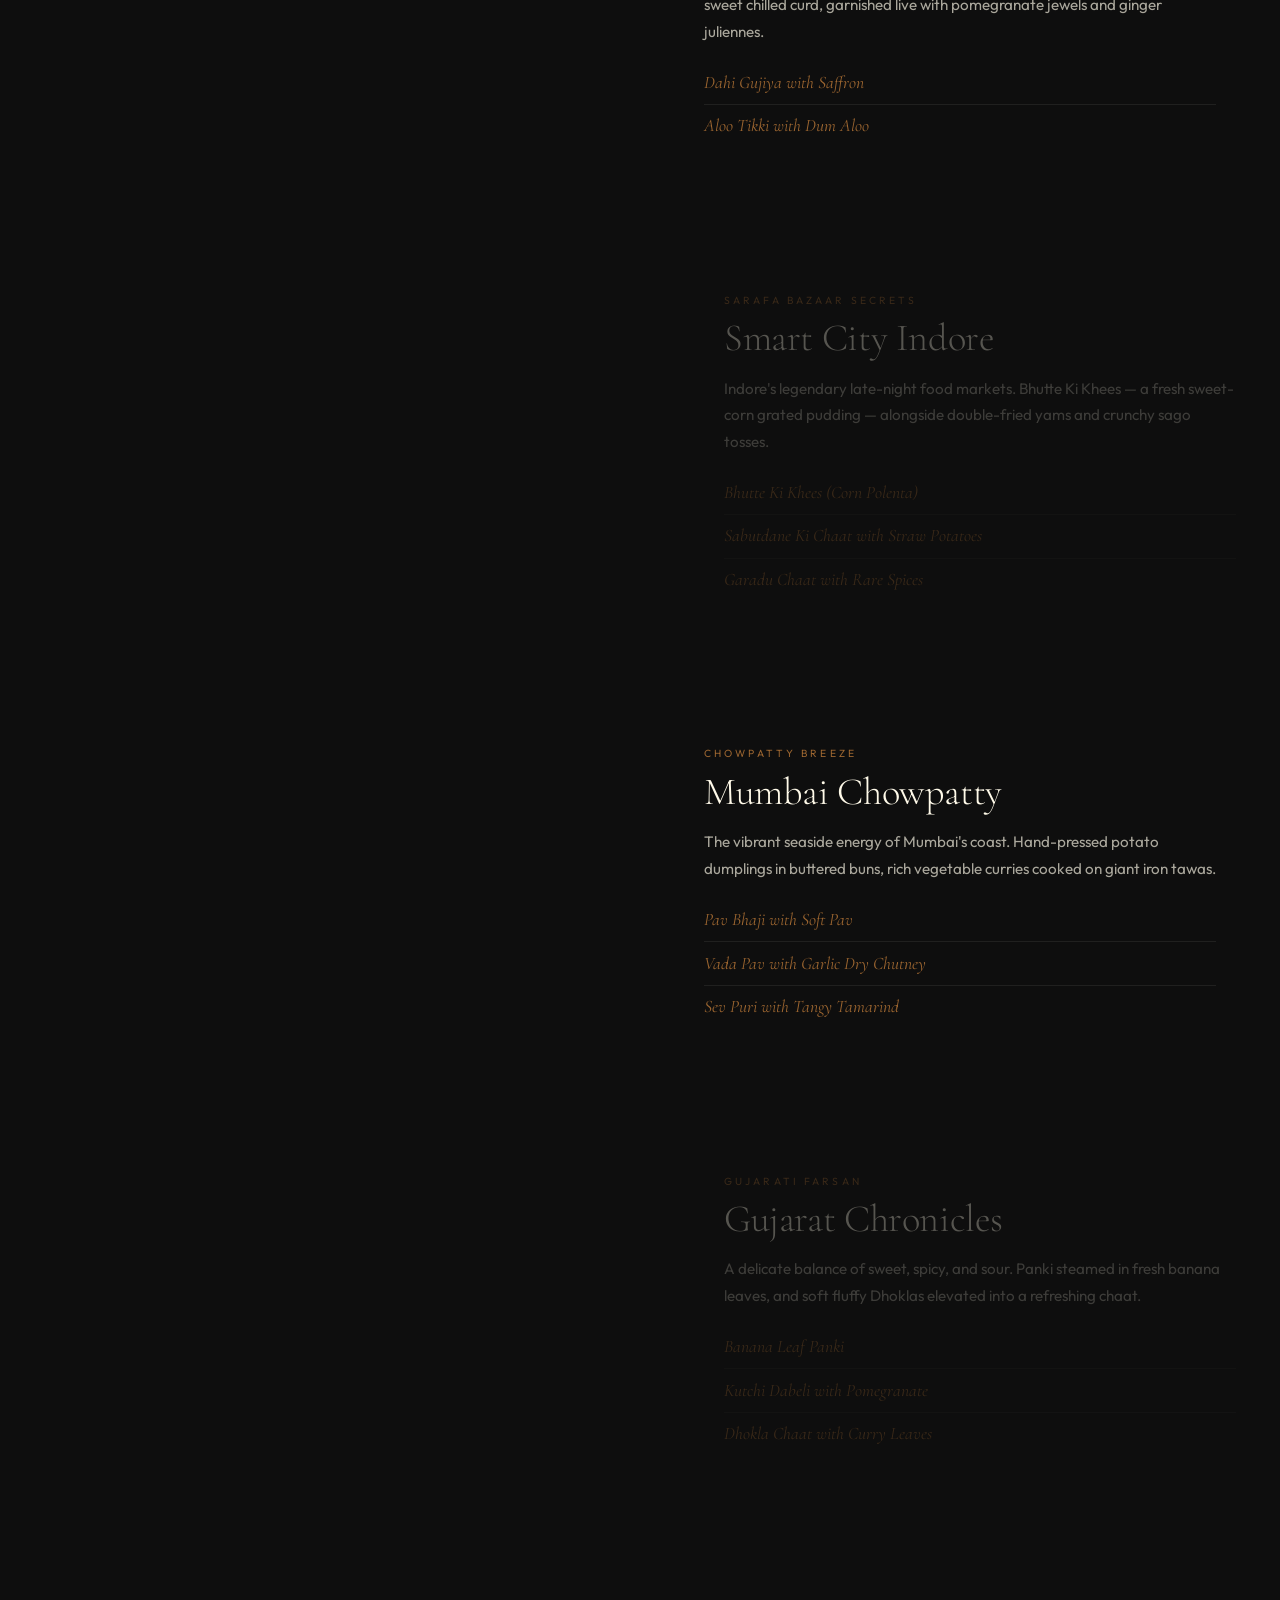
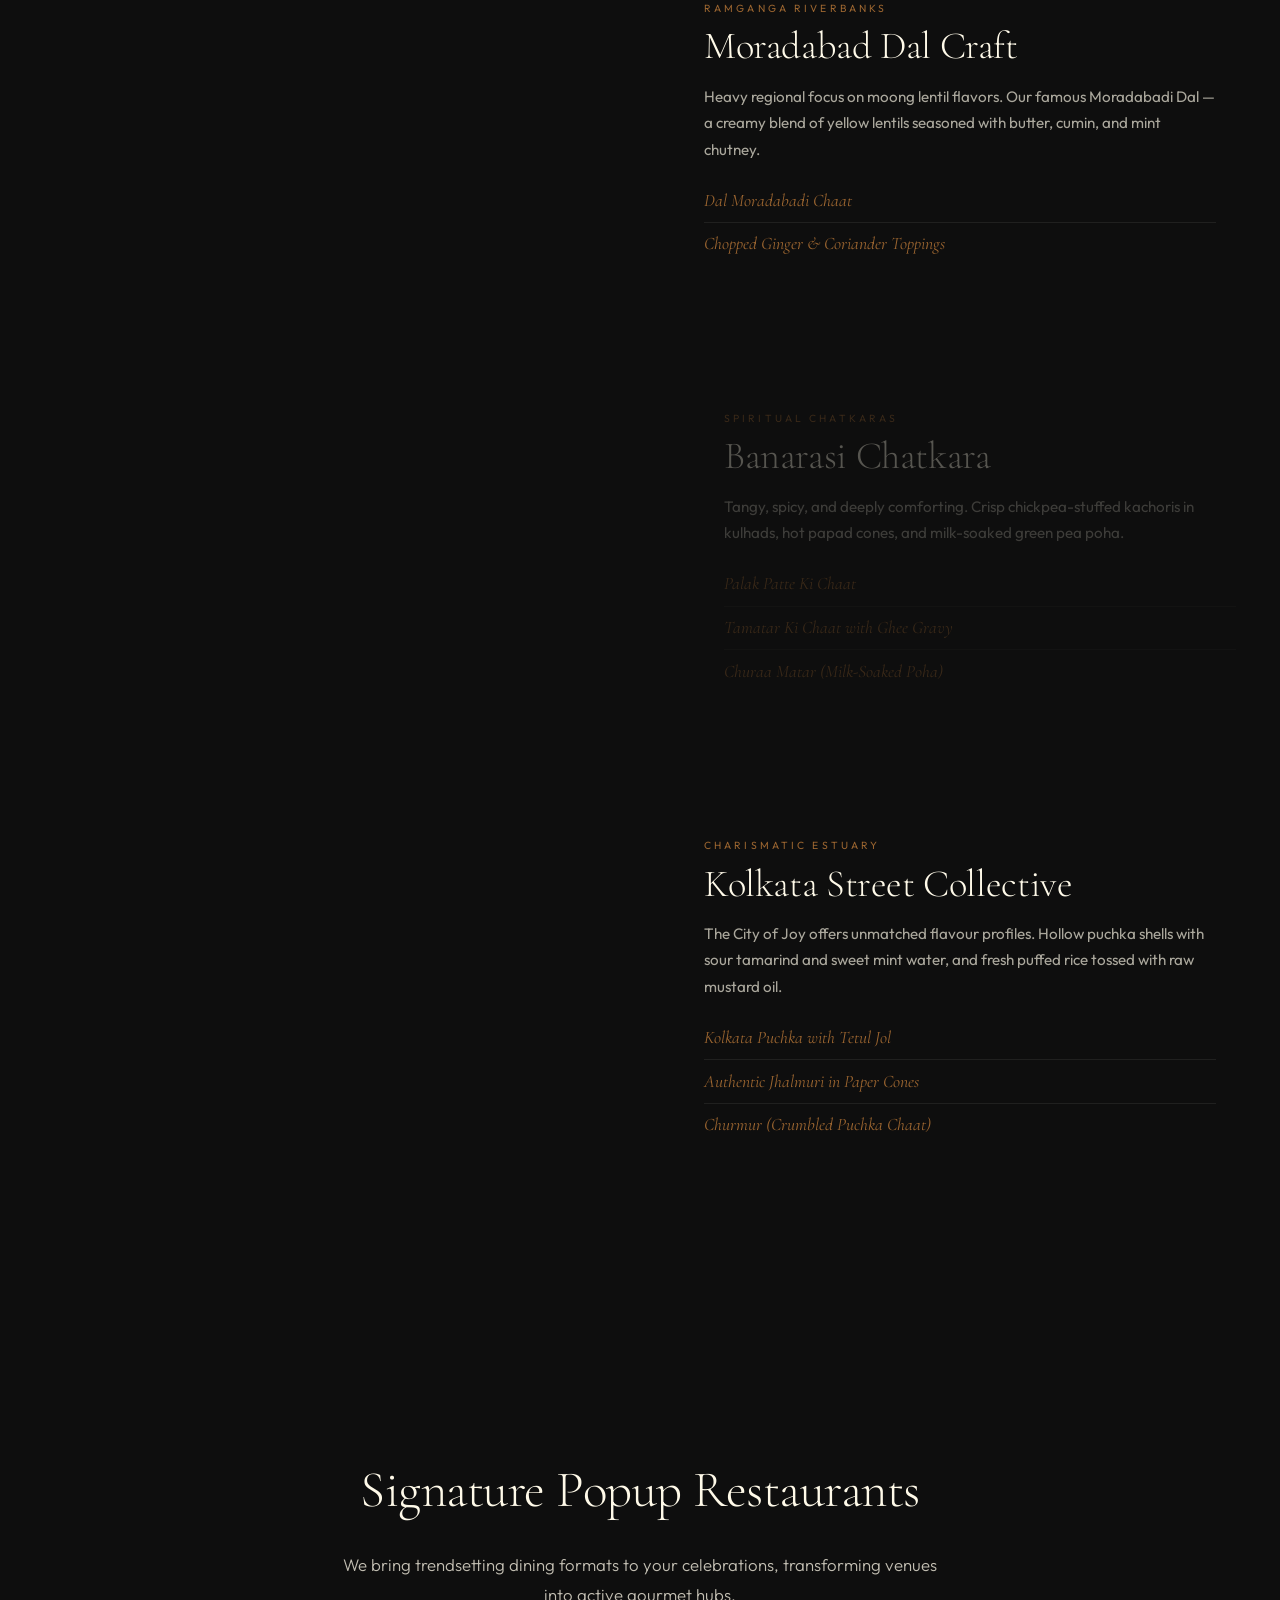
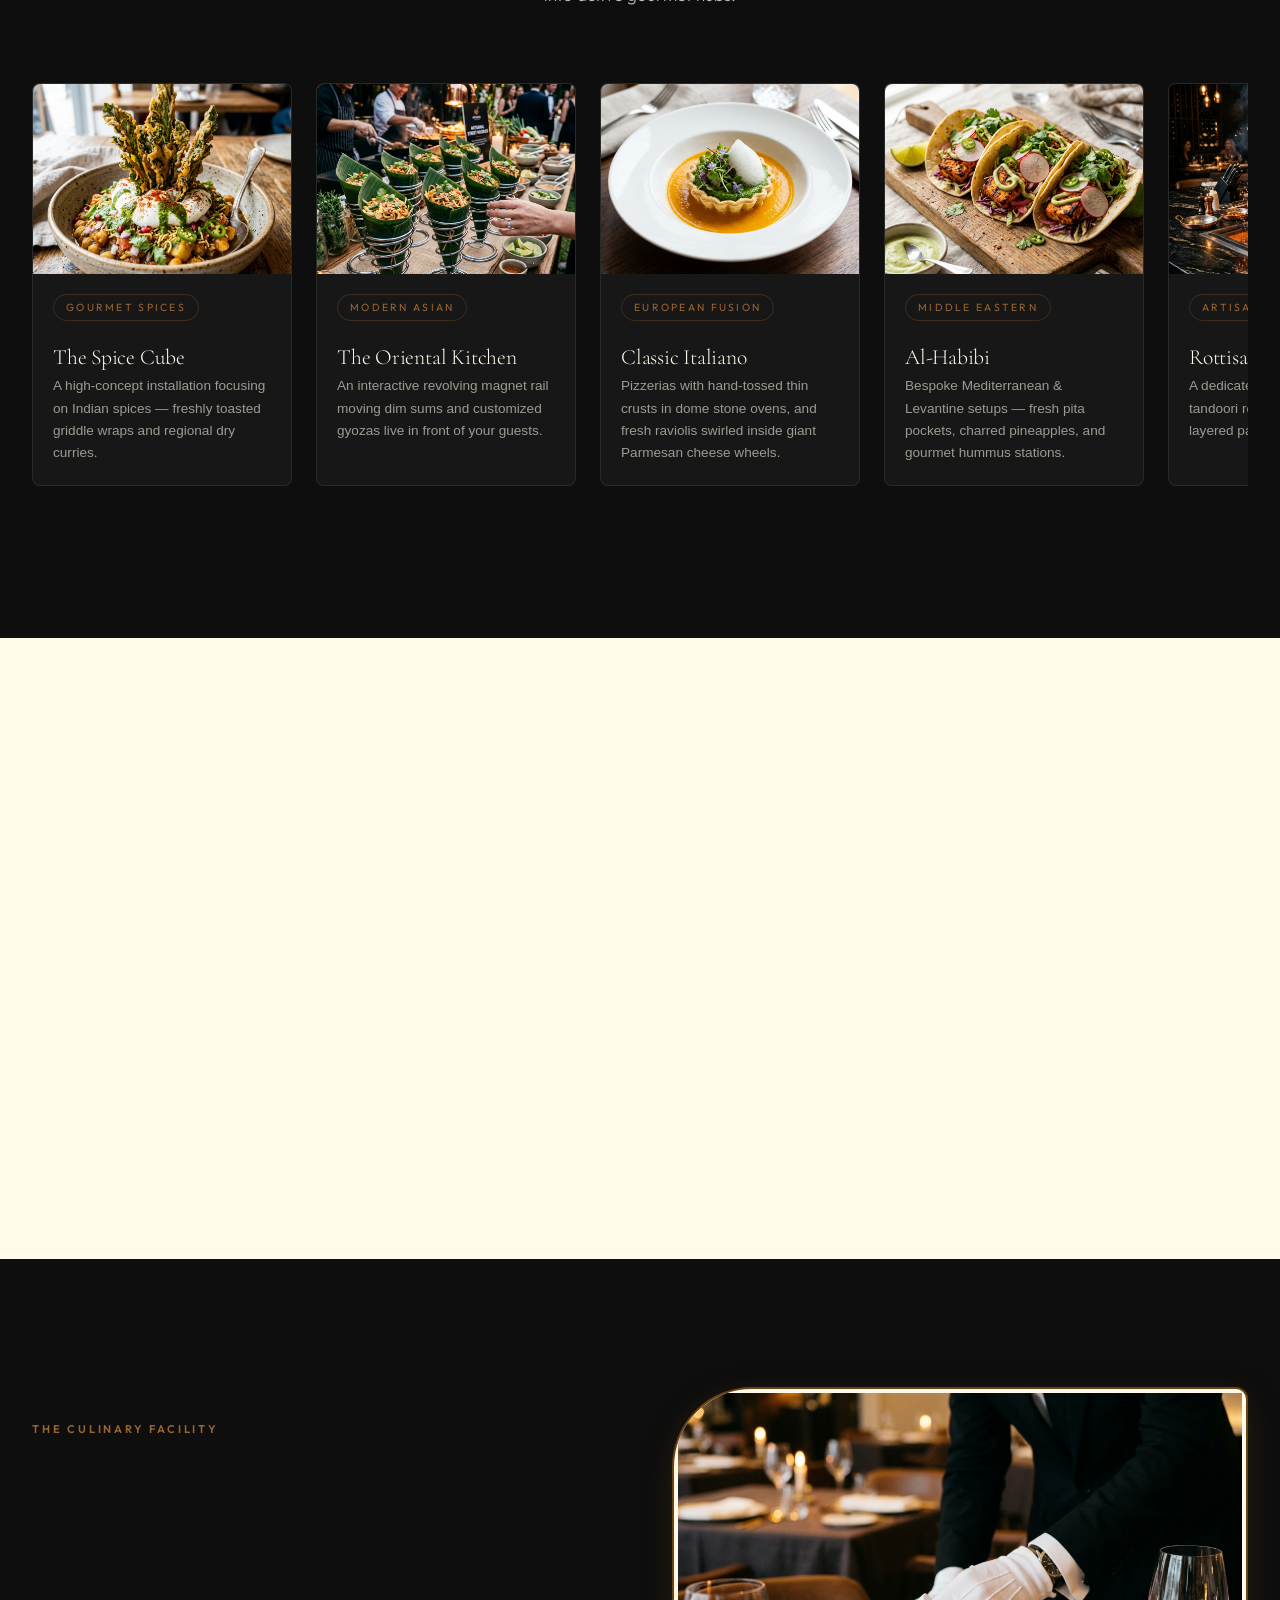
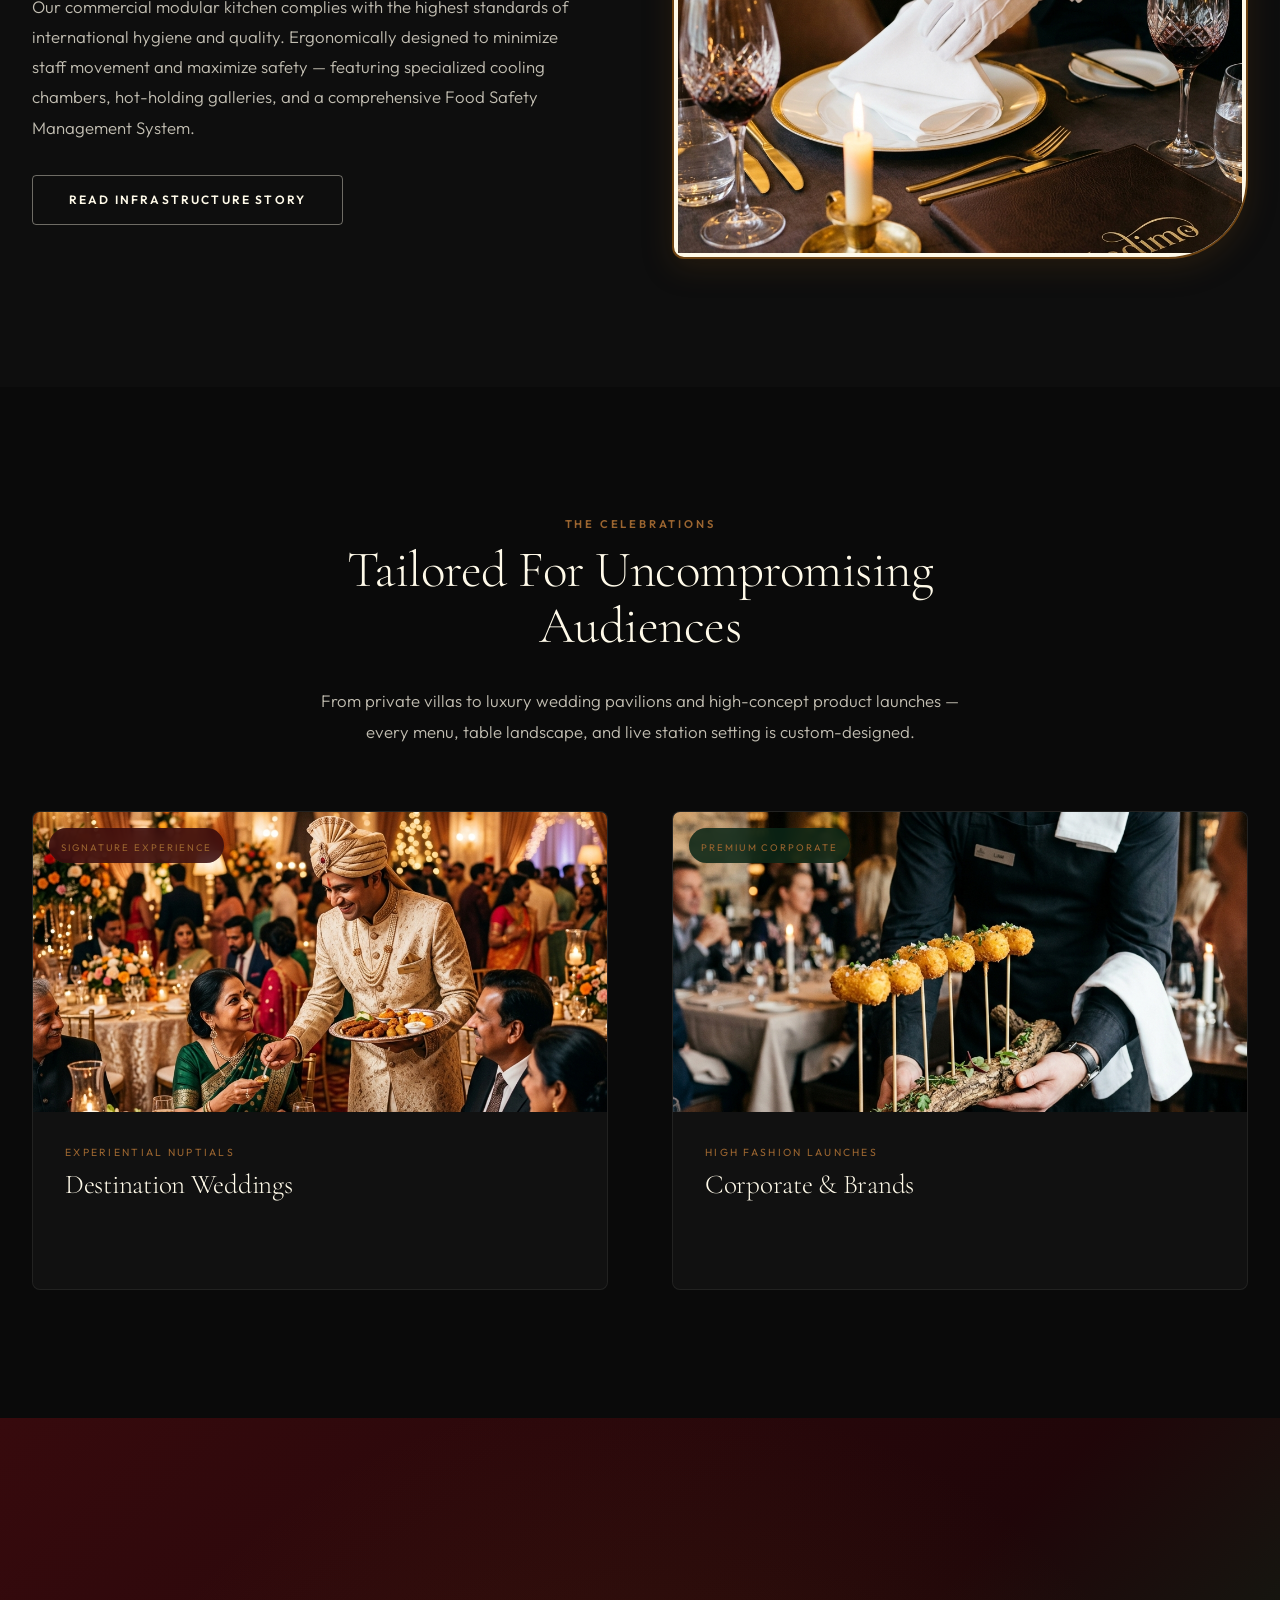
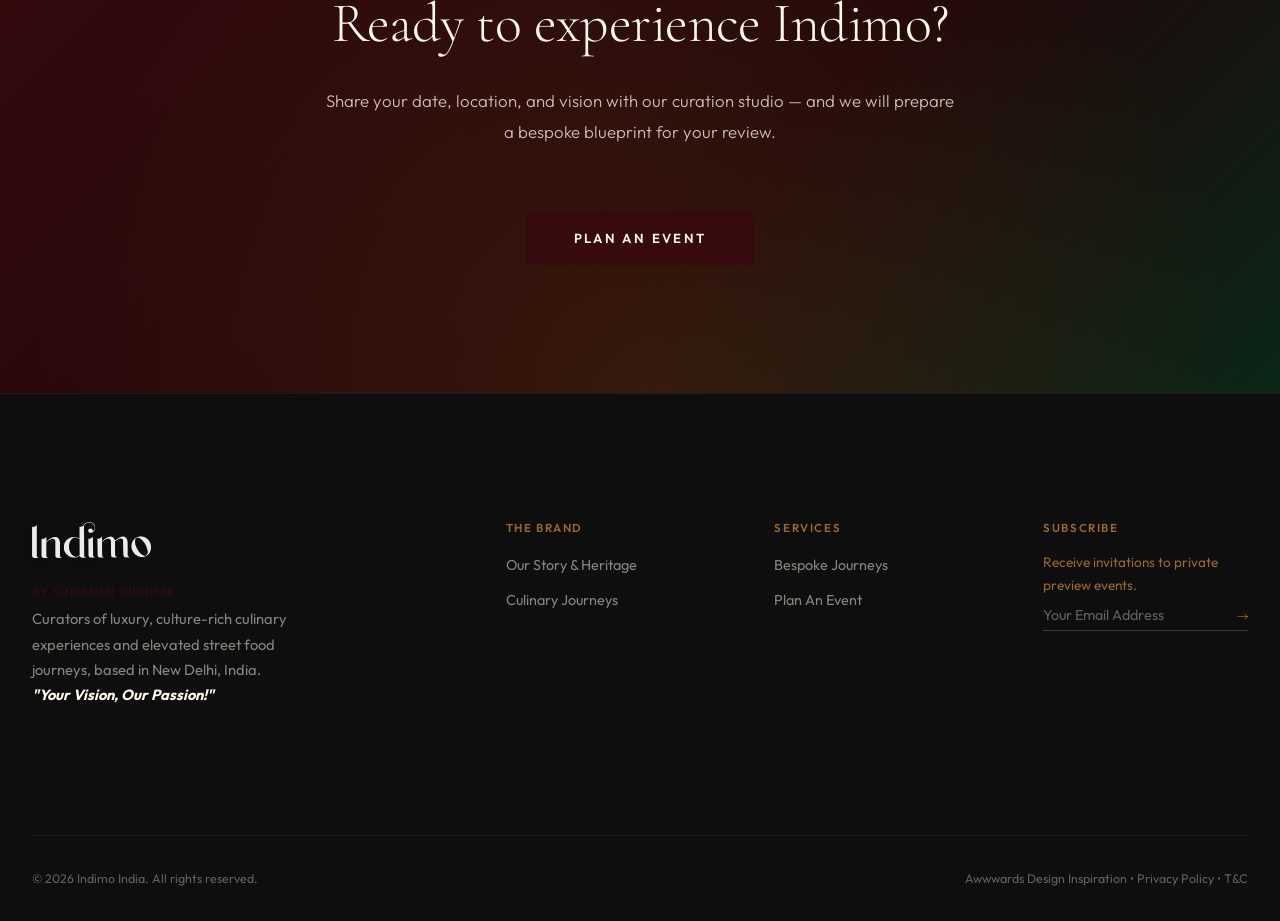
==== commit d7215d30: "Add files via upload" ====
--- a/index.html
+++ b/index.html
@@ -3,349 +3,412 @@
 <head>
   <meta charset="UTF-8">
   <meta name="viewport" content="width=device-width, initial-scale=1.0">
-  <meta name="description" content="The Culinary Canvas is a luxury culinary experience brand curating immersive street food journeys for extraordinary celebrations.">
-  <title>The Culinary Canvas | By Somansh Girdhar</title>
-  <link rel="icon" type="image/svg+xml" href="data:image/svg+xml,<svg xmlns=%22http://www.w3.org/2000/svg%22 viewBox=%220 0 100 100%22><text y=%22.9em%22 font-size=%2290%22>✨</text></svg>">
+  <meta name="description" content="Indimo is a luxury culinary experience brand curating immersive street food journeys for extraordinary celebrations across India.">
+  <title>Indimo | Curated Culinary Experiences</title>
+  <link rel="icon" type="image/png" href="assets/images/logo.png">
   <link rel="stylesheet" href="css/variables.css">
   <link rel="stylesheet" href="css/layout.css">
   <link rel="stylesheet" href="css/components.css">
 </head>
-<body style="background-color: #111111; color: var(--color-ivory);">
-
-  <!-- Shutter Loading Screen -->
+<body>
+
+  <!-- Loader -->
   <div id="loader-overlay">
-    <div class="loader-content">
-      <div class="loader-logo"><span>THE CULINARY CANVAS</span></div>
-      <div class="loader-bar-container">
-        <div class="loader-bar"></div>
-      </div>
-      <div class="loader-number">0%</div>
+    <div class="loader-content" style="text-align:center;">
+      <div class="loader-logo">
+        <img src="assets/images/logo.png" alt="Indimo">
+      </div>
+      <div class="loader-bar-container" style="margin-top:1.5rem;"><div class="loader-bar"></div></div>
+      <div class="loader-number" id="loader-counter">0%</div>
     </div>
   </div>
 
+
+  <!-- Page Wipe -->
+  <div id="wipe-transition"></div>
+
+  <!-- Custom Cursor -->
+  <div class="custom-cursor" id="custom-cursor"></div>
+  <div class="custom-cursor-ring" id="custom-cursor-ring"></div>
+
   <main>
-    <!-- Fullscreen Hero Section -->
-    <section class="hero-wrapper">
-      <img src="assets/images/dest_agra.png" alt="Luxury Mughlai Culinary Station in Courtyard" class="hero-bg-media">
+
+    <!-- ══════════════════════════════════════
+         HERO — Full Screen
+    ══════════════════════════════════════ -->
+    <section class="hero-wrapper" id="hero">
+      <img
+        src="assets/images/hero_main.png"
+        alt="Indimo Luxury Culinary Experience"
+        class="hero-bg-media"
+      >
       <div class="hero-overlay"></div>
+
       <div class="hero-content">
-        <p class="hero-tagline">Immersive Culinary Storytelling</p>
-        <h1 class="hero-title">The World's Street Food, Curated For Extraordinary Celebrations.</h1>
-        <div class="hero-cta" style="display: flex; gap: var(--space-md); justify-content: center; flex-wrap: wrap; margin-top: var(--space-lg);">
-          <a href="contact.html" class="btn-luxury-solid hover-target">Request A Curated Proposal</a>
-          <a href="assets/the-culinary-canvas-menu.pdf" download class="btn-luxury-solid hover-target" style="background-color: transparent; border: 1px solid var(--color-champagne); color: var(--color-champagne);">Download Menu Ledger (PDF)</a>
-        </div>
-      </div>
-    </section>
-
-    <!-- Welcome Reverence Philosophy Section -->
-    <section class="section" style="background-color: #141414; text-align: center; padding-top: var(--space-xl); padding-bottom: var(--space-xl); border-bottom: 1px solid rgba(244, 240, 230, 0.05);">
-      <div class="container" style="max-width: 850px; margin: 0 auto;">
-        <span class="editorial-subtitle">The Welcome Reverence</span>
-        <h2 class="editorial-title" style="font-size: clamp(2rem, 4vw, 3rem); line-height: 1.2; margin-bottom: var(--space-md); color: var(--color-ivory);">"The best way to deliver the immense love to our guests is by serving them with warmth & affection."</h2>
-        <p class="editorial-paragraph" style="font-size: 1.1rem; line-height: 1.8; color: var(--color-olive);">From the moment you step in till the moment you step out, we aim to make your event as memorable as the occasion is to you. Our dedicated service crew will serve your guests with the most delightful recipes to rejuvenate and enliven their spirits, marking their presence for this phenomenal culinary trip.</p>
-        <div style="font-family: var(--font-serif); font-style: italic; font-size: 1.25rem; color: var(--color-terracotta); margin-top: var(--space-md);">
-          — Somansh Girdhar
-        </div>
-      </div>
-    </section>
-
-    <!-- Interactive Topographical Map-Scroll Journey -->
-    <section class="map-scroll-wrapper" style="background-color: #111111; border: none;">
-      <div class="map-scroll-container">
-        <!-- Sticky Map Window (Left Pane) -->
-        <div class="map-sticky-box" style="background-color: #111111; border-right: 1px solid rgba(244, 240, 230, 0.05);">
+        <img src="assets/images/logo.png" alt="Indimo" class="hero-logo-badge">
+        <span class="hero-tagline">Immersive Culinary Storytelling</span>
+        <h1 class="hero-title">The World's Street Food,<br>Curated For Extraordinary<br>Celebrations.</h1>
+        <div class="hero-cta">
+          <a href="contact.html" class="btn-primary hover-target">Request A Proposal</a>
+          <a href="about.html" class="btn-outline-light hover-target">Our Story</a>
+        </div>
+      </div>
+    </section>
+
+    <!-- ══════════════════════════════════════
+         PHILOSOPHY STRIP — Cherrywood
+    ══════════════════════════════════════ -->
+    <div class="philosophy-strip">
+      <div class="container">
+        <p class="philosophy-quote reveal">"The best way to deliver the immense love to our guests is by serving them with warmth &amp; affection."</p>
+        <p class="philosophy-author reveal reveal-delay-1">— Somansh Girdhar, Founder &amp; Creative Director</p>
+      </div>
+    </div>
+
+
+
+    <!-- ══════════════════════════════════════
+         CULINARY JOURNEYS MAP SCROLL — Dark
+    ══════════════════════════════════════ -->
+    <section style="background-color:var(--color-bg-dark);">
+      <div style="text-align:center;padding:var(--space-xxl) var(--space-lg) var(--space-xl);max-width:660px;margin:0 auto;">
+        <span class="section-eyebrow--light section-eyebrow reveal">The Culinary Map</span>
+        <h2 class="editorial-title--light editorial-title reveal reveal-delay-1">A Journey Across India's Street Food Heritage</h2>
+        <p class="editorial-paragraph--light editorial-paragraph reveal reveal-delay-2">From the sacred ghats of Banaras to the coastal energy of Mumbai — each region on our map tells a story through flavour.</p>
+      </div>
+
+      <div class="map-scroll-wrapper">
+        <div class="map-sticky-box" style="background-color:var(--color-bg-dark);border-right:1px solid rgba(255,250,233,0.06);">
           <div class="map-viewport" id="map-viewport-target">
-            <img src="assets/images/india_map.svg?v=7" alt="Interactive India Culinary Map" class="map-image-element">
-            
-            <!-- Map Pin Hotspots -->
-            <div class="map-scroll-pin active" style="top: 31%; left: 44%;" data-region="delhi">
+            <img src="assets/images/india_map.svg" alt="India Culinary Map" class="map-image-element">
+
+            <div class="map-scroll-pin active" style="top:31%;left:44%;" data-region="delhi">
               <span class="map-scroll-label">Delhi</span>
             </div>
-            <div class="map-scroll-pin" style="top: 35%; left: 47%;" data-region="agra">
+            <div class="map-scroll-pin" style="top:35%;left:47%;" data-region="agra">
               <span class="map-scroll-label">Agra</span>
             </div>
-            <div class="map-scroll-pin" style="top: 38%; left: 34%;" data-region="rajasthan">
+            <div class="map-scroll-pin" style="top:38%;left:34%;" data-region="rajasthan">
               <span class="map-scroll-label">Rajasthan</span>
             </div>
-            <div class="map-scroll-pin" style="top: 26%; left: 48%;" data-region="haridwar">
+            <div class="map-scroll-pin" style="top:26%;left:48%;" data-region="haridwar">
               <span class="map-scroll-label">Haridwar</span>
             </div>
-            <div class="map-scroll-pin" style="top: 50%; left: 40%;" data-region="indore">
+            <div class="map-scroll-pin" style="top:50%;left:40%;" data-region="indore">
               <span class="map-scroll-label">Indore</span>
             </div>
-            <div class="map-scroll-pin" style="top: 64%; left: 31%;" data-region="mumbai">
+            <div class="map-scroll-pin" style="top:64%;left:31%;" data-region="mumbai">
               <span class="map-scroll-label">Mumbai</span>
             </div>
-            <div class="map-scroll-pin" style="top: 51%; left: 26%;" data-region="gujarat">
+            <div class="map-scroll-pin" style="top:51%;left:26%;" data-region="gujarat">
               <span class="map-scroll-label">Gujarat</span>
             </div>
-            <div class="map-scroll-pin" style="top: 29%; left: 51%;" data-region="moradabad">
+            <div class="map-scroll-pin" style="top:29%;left:51%;" data-region="moradabad">
               <span class="map-scroll-label">Moradabad</span>
             </div>
-            <div class="map-scroll-pin" style="top: 42%; left: 60%;" data-region="banaras">
+            <div class="map-scroll-pin" style="top:42%;left:60%;" data-region="banaras">
               <span class="map-scroll-label">Banaras</span>
             </div>
-            <div class="map-scroll-pin" style="top: 49%; left: 77%;" data-region="kolkata">
+            <div class="map-scroll-pin" style="top:49%;left:77%;" data-region="kolkata">
               <span class="map-scroll-label">Kolkata</span>
             </div>
-            <div class="map-scroll-pin" style="top: 80%; left: 48%;" data-region="deccan">
-              <span class="map-scroll-label">Deccan</span>
-            </div>
-          </div>
-        </div>
-
-        <!-- Scrollable Regional Content Cards (Right Pane) -->
+          </div>
+        </div>
+
         <div class="map-scroll-track" id="map-scroll-track">
-          
-          <!-- Delhi Card -->
+
           <div class="map-scroll-card active" data-region="delhi" data-zoom="1.8" data-x="-5" data-y="10">
-            <span class="map-card-subtitle">METROPOLITAN CLASSICS</span>
+            <span class="map-card-subtitle">Metropolitan Classics</span>
             <h3 class="map-card-title">Classic Delhi Tales</h3>
-            <p class="map-card-desc">Delhi is a food lover’s paradise, presenting a muddled mix of cultures. Experience our modern vegetable griddle creations and comforting street fries served under a cloud of herb smoke.</p>
+            <p class="map-card-desc">Delhi is a food lover's paradise — a muddled mix of cultures. Experience our modern vegetable griddle creations and comforting street fries served under a cloud of herb smoke.</p>
             <div class="map-card-item">English Tawa Chaat</div>
             <div class="map-card-item">Moong Dal Ladoo with Mooli Lachha</div>
             <div class="map-card-item">Moonglet on Hot Plate</div>
           </div>
 
-          <!-- Agra Card -->
           <div class="map-scroll-card" data-region="agra" data-zoom="2.2" data-x="-8" data-y="5">
-            <span class="map-card-subtitle">ROYAL MUGHAL ROUTE</span>
+            <span class="map-card-subtitle">Royal Mughal Route</span>
             <h3 class="map-card-title">Flavors of Agra</h3>
-            <p class="map-card-desc">Reflecting the grand spirit of the Taj Mahal. Agra's heritage is brought to life through saffron-infused yogurt cakes, dry-fruit Makhanas, and crisp tawa chillas.</p>
+            <p class="map-card-desc">Reflecting the grand spirit of the Taj Mahal — saffron-infused yogurt cakes, dry-fruit Makhanas, and crisp tawa chillas from Agra's rich heritage.</p>
             <div class="map-card-item">Kesari Dahi Bhalla</div>
             <div class="map-card-item">Dry Fruit Dahi Makhana Chaat</div>
             <div class="map-card-item">Khasta Aloo Tikki</div>
           </div>
 
-          <!-- Rajasthan Card -->
           <div class="map-scroll-card" data-region="rajasthan" data-zoom="1.8" data-x="10" data-y="5">
-            <span class="map-card-subtitle">THE LAND OF RAJAS</span>
+            <span class="map-card-subtitle">The Land of Rajas</span>
             <h3 class="map-card-title">Rajasthani Heritage</h3>
-            <p class="map-card-desc">Influenced by royal fort lifestyles and desert ingredients. Indulge in traditional lentil baskets, fermented mustard curries, and hand-crushed papad churi.</p>
+            <p class="map-card-desc">Influenced by royal fort lifestyles and desert ingredients. Lentil baskets, fermented mustard curries, and hand-crushed papad churi.</p>
             <div class="map-card-item">Basket Chaat Platter</div>
             <div class="map-card-item">Ajmeri Kadhi Kachodi</div>
             <div class="map-card-item">Kanji Wada in Clay Pots</div>
           </div>
 
-          <!-- Haridwar Card -->
           <div class="map-scroll-card" data-region="haridwar" data-zoom="2.2" data-x="-10" data-y="12">
-            <span class="map-card-subtitle">SACRED RIVERBANKS</span>
+            <span class="map-card-subtitle">Sacred Riverbanks</span>
             <h3 class="map-card-title">The Holy City of Haridwar</h3>
-            <p class="map-card-desc">Simple yet unique street creations. Our signature Urad Dal Gujiyas are soaked in sweet, chilled curd and garnished live with pomegranate jewels and ginger juliennes.</p>
+            <p class="map-card-desc">Simple yet unique street creations. Our signature Urad Dal Gujiyas soaked in sweet chilled curd, garnished live with pomegranate jewels and ginger juliennes.</p>
             <div class="map-card-item">Dahi Gujiya with Saffron</div>
             <div class="map-card-item">Aloo Tikki with Dum Aloo</div>
           </div>
 
-          <!-- Indore Card -->
           <div class="map-scroll-card" data-region="indore" data-zoom="2.0" data-x="5" data-y="-10">
-            <span class="map-card-subtitle">SARAFA BAZAAR SECRETS</span>
+            <span class="map-card-subtitle">Sarafa Bazaar Secrets</span>
             <h3 class="map-card-title">Smart City Indore</h3>
-            <p class="map-card-desc">Indore's late-night food markets are legendary. Discover Bhutte Ki Khees, a fresh sweet-corn grated pudding, alongside double-fried yams and crunchy sago tosses.</p>
+            <p class="map-card-desc">Indore's legendary late-night food markets. Bhutte Ki Khees — a fresh sweet-corn grated pudding — alongside double-fried yams and crunchy sago tosses.</p>
             <div class="map-card-item">Bhutte Ki Khees (Corn Polenta)</div>
             <div class="map-card-item">Sabutdane Ki Chaat with Straw Potatoes</div>
             <div class="map-card-item">Garadu Chaat with Rare Spices</div>
           </div>
 
-          <!-- Mumbai Card -->
           <div class="map-scroll-card" data-region="mumbai" data-zoom="1.9" data-x="12" data-y="-20">
-            <span class="map-card-subtitle">CHOWPATTY BREEZE</span>
+            <span class="map-card-subtitle">Chowpatty Breeze</span>
             <h3 class="map-card-title">Mumbai Chowpatty</h3>
-            <p class="map-card-desc">The vibrant, bustling seaside energy of Mumbai's coast. Hand-pressed potato dumplings inside buttered buns, and rich vegetable curries cooked on giant iron tawas.</p>
+            <p class="map-card-desc">The vibrant seaside energy of Mumbai's coast. Hand-pressed potato dumplings in buttered buns, rich vegetable curries cooked on giant iron tawas.</p>
             <div class="map-card-item">Pav Bhaji with Soft Pav</div>
             <div class="map-card-item">Vada Pav with Garlic Dry Chutney</div>
             <div class="map-card-item">Sev Puri with Tangy Tamarind</div>
           </div>
 
-          <!-- Gujarat Card -->
           <div class="map-scroll-card" data-region="gujarat" data-zoom="1.7" data-x="18" data-y="-10">
-            <span class="map-card-subtitle">GUJARATI FARSAN</span>
+            <span class="map-card-subtitle">Gujarati Farsan</span>
             <h3 class="map-card-title">Gujarat Chronicles</h3>
-            <p class="map-card-desc">A delicate balance of sweet, spicy, and sour. Panki steamed batter cooked inside fresh banana leaves, and soft, fluffy Dhoklas elevated into a refreshing chaat.</p>
+            <p class="map-card-desc">A delicate balance of sweet, spicy, and sour. Panki steamed in fresh banana leaves, and soft fluffy Dhoklas elevated into a refreshing chaat.</p>
             <div class="map-card-item">Banana Leaf Panki</div>
             <div class="map-card-item">Kutchi Dabeli with Pomegranate</div>
             <div class="map-card-item">Dhokla Chaat with Curry Leaves</div>
           </div>
 
-          <!-- Moradabad Card -->
           <div class="map-scroll-card" data-region="moradabad" data-zoom="2.2" data-x="-12" data-y="8">
-            <span class="map-card-subtitle">RAMGANGA RIVERBANKS</span>
+            <span class="map-card-subtitle">Ramganga Riverbanks</span>
             <h3 class="map-card-title">Moradabad Dal Craft</h3>
-            <p class="map-card-desc">A heavy regional focus on moong lentil flavors. Our famous Moradabadi Dal is a creamy blend of yellow lentils seasoned to order with butter, cumin, and mint chutney.</p>
+            <p class="map-card-desc">Heavy regional focus on moong lentil flavors. Our famous Moradabadi Dal — a creamy blend of yellow lentils seasoned with butter, cumin, and mint chutney.</p>
             <div class="map-card-item">Dal Moradabadi Chaat</div>
-            <div class="map-card-item">Chopped Ginger & Coriander Toppings</div>
-          </div>
-
-          <!-- Banaras Card -->
+            <div class="map-card-item">Chopped Ginger &amp; Coriander Toppings</div>
+          </div>
+
           <div class="map-scroll-card" data-region="banaras" data-zoom="1.8" data-x="-15" data-y="0">
-            <span class="map-card-subtitle">SPIRITUAL CHATKARAS</span>
+            <span class="map-card-subtitle">Spiritual Chatkaras</span>
             <h3 class="map-card-title">Banarasi Chatkara</h3>
-            <p class="map-card-desc">Tangy, spicy, and deeply comforting. Crisp chickpea-stuffed kachoris served in kulhads, hot papad cones, and milk-soaked green pea poha.</p>
+            <p class="map-card-desc">Tangy, spicy, and deeply comforting. Crisp chickpea-stuffed kachoris in kulhads, hot papad cones, and milk-soaked green pea poha.</p>
             <div class="map-card-item">Palak Patte Ki Chaat</div>
             <div class="map-card-item">Tamatar Ki Chaat with Ghee Gravy</div>
             <div class="map-card-item">Churaa Matar (Milk-Soaked Poha)</div>
           </div>
 
-          <!-- Kolkata Card -->
           <div class="map-scroll-card" data-region="kolkata" data-zoom="1.6" data-x="-25" data-y="-5">
-            <span class="map-card-subtitle">CHARISMATIC ESTUARY</span>
+            <span class="map-card-subtitle">Charismatic Estuary</span>
             <h3 class="map-card-title">Kolkata Street Collective</h3>
-            <p class="map-card-desc">The City of Joy offers unmatched flavor profiles. Experience hollow puchka shells served with sour tamarind and sweet mint water, and fresh puffed rice tossed with raw mustard oil.</p>
+            <p class="map-card-desc">The City of Joy offers unmatched flavour profiles. Hollow puchka shells with sour tamarind and sweet mint water, and fresh puffed rice tossed with raw mustard oil.</p>
             <div class="map-card-item">Kolkata Puchka with Tetul Jol</div>
             <div class="map-card-item">Authentic Jhalmuri in Paper Cones</div>
             <div class="map-card-item">Churmur (Crumbled Puchka Chaat)</div>
           </div>
 
-          <!-- Deccan Card -->
-          <div class="map-scroll-card" data-region="deccan" data-zoom="1.3" data-x="-5" data-y="-30">
-            <span class="map-card-subtitle">SOUTHERN PLAINS</span>
-            <h3 class="map-card-title">Deccan Specialties</h3>
-            <p class="map-card-desc">Delicacies from Deccan India. Aromatic curry leaves, stone-ground appams swirled live, and comforting coconut stew preparations.</p>
-            <div class="map-card-item">Crispy Appam with Vegetable Stew</div>
-            <div class="map-card-item">Andhra Style Veg Korma</div>
-            <div class="map-card-item">Bisi Bele Baath with Hot Ghee</div>
-          </div>
-
-        </div>
-      </div>
-    </section>
-
-    <!-- Bespoke Popup Concepts Showcase -->
-    <section class="section" style="background-color: #141414; border-top: 1px solid rgba(244, 240, 230, 0.05); border-bottom: 1px solid rgba(244, 240, 230, 0.05);">
-      <div class="container">
-        <div style="text-align: center; max-width: 600px; margin: 0 auto var(--space-xl) auto;">
-          <span class="editorial-subtitle">The Concepts</span>
-          <h2 class="editorial-title" style="color: var(--color-ivory);">Signature Popup Restaurants</h2>
-          <p class="editorial-paragraph" style="color: var(--color-olive);">We bring trendsetting dining formats to your celebrations, transforming venues into active gourmet hubs.</p>
-        </div>
-
-        <div class="popups-grid">
-          <!-- Concept 1 -->
-          <div class="popup-card">
-            <span class="popup-icon-tag">Gourmet Spices</span>
-            <h3 style="font-family: var(--font-serif); font-size: 1.5rem; margin-bottom: var(--space-sm); color: var(--color-ivory);">The Spice Cube</h3>
-            <p class="editorial-paragraph" style="font-size: 0.9rem; line-height: 1.6; color: var(--color-olive);">A high-concept installation focusing on the complex geometry of Indian spices, serving freshly toasted griddle wraps and regional dry curries.</p>
-          </div>
-
-          <!-- Concept 2 -->
-          <div class="popup-card">
-            <span class="popup-icon-tag">Modern Asian</span>
-            <h3 style="font-family: var(--font-serif); font-size: 1.5rem; margin-bottom: var(--space-sm); color: var(--color-ivory);">The Oriental Kitchen</h3>
-            <p class="editorial-paragraph" style="font-size: 0.9rem; line-height: 1.6; color: var(--color-olive);">Featuring an interactive revolving magnet rail that moves dim sums and customized gyozas right in front of your eyes.</p>
-          </div>
-
-          <!-- Concept 3 -->
-          <div class="popup-card">
-            <span class="popup-icon-tag">European Fusion</span>
-            <h3 style="font-family: var(--font-serif); font-size: 1.5rem; margin-bottom: var(--space-sm); color: var(--color-ivory);">Classic Italiano</h3>
-            <p class="editorial-paragraph" style="font-size: 0.9rem; line-height: 1.6; color: var(--color-olive);">Pizzerias with hand-tossed thin crusts cooked in dome stone ovens, and fresh raviolis swirled inside giant Parmesan cheese wheels.</p>
-          </div>
-
-          <!-- Concept 4 -->
-          <div class="popup-card">
-            <span class="popup-icon-tag">Middle Eastern</span>
-            <h3 style="font-family: var(--font-serif); font-size: 1.5rem; margin-bottom: var(--space-sm); color: var(--color-ivory);">Al-Habibi</h3>
-            <p class="editorial-paragraph" style="font-size: 0.9rem; line-height: 1.6; color: var(--color-olive);">Bespoke Mediterranean and Levantine setups, serving fresh pita pockets, charred pineapples, and gourmet hummus stations.</p>
-          </div>
-
-          <!-- Concept 5 -->
-          <div class="popup-card">
-            <span class="popup-icon-tag">Artisanal Bread</span>
-            <h3 style="font-family: var(--font-serif); font-size: 1.5rem; margin-bottom: var(--space-sm); color: var(--color-ivory);">Rottisattva</h3>
-            <p class="editorial-paragraph" style="font-size: 0.9rem; line-height: 1.6; color: var(--color-olive);">A dedicated flatbread gallery showing the wheat-work legacy, firing tandoori rotis, biscuit bhakhris, and layered paranthas live.</p>
-          </div>
-        </div>
-      </div>
-    </section>
-
-    <!-- Founder's Vision Section -->
-    <section class="section" style="background-color: #111111; border-top: 1px solid rgba(244, 240, 230, 0.05);">
-      <div class="container">
-        <div class="editorial-split" style="grid-template-columns: 1.15fr 0.85fr; align-items: center;">
-          <div class="editorial-text" style="padding-right: var(--space-xl);">
-            <span class="editorial-subtitle">The Curation Philosophy</span>
-            <h2 class="editorial-title" style="color: var(--color-ivory);">A Narrative in Fine Art</h2>
-            <p class="editorial-paragraph" style="color: var(--color-olive);">"We paint a canvas of collective memories. Street food is a living, breathing theatrical heritage—we refine it with culinary science and absolute hospitality reverence."</p>
-            <p class="editorial-paragraph" style="color: var(--color-olive);">Under the curation of Somansh Girdhar, our signature menus pair regional Indian street flavors with avant-garde tablescapes, custom lighting, and bespoke catering concepts.</p>
-          </div>
-          <div style="display: flex; flex-direction: column; align-items: center; gap: var(--space-md);">
-            <div class="editorial-image-container" style="border: 2px solid rgba(244, 240, 230, 0.15); padding: var(--space-xs); border-radius: 50%; width: 280px; height: 280px; overflow: hidden; background-color: rgba(255,255,255,0.02); box-shadow: 0 10px 30px rgba(0,0,0,0.4); margin: 0 auto;">
-              <img src="assets/images/somansh_portrait.png?v=2" alt="Somansh Girdhar, Creative Director" class="editorial-image" style="width: 100%; height: 100%; object-fit: cover;">
-            </div>
-            <div style="text-align: center;">
-              <span class="editorial-subtitle" style="color: var(--color-terracotta); margin-bottom: 2px; display: block; font-size: 0.75rem; letter-spacing: 0.15em;">Creative Director & Founder</span>
-              <h3 style="font-family: var(--font-serif); font-size: 1.4rem; color: var(--color-ivory); margin: 0; font-weight: var(--weight-light);">Somansh Girdhar</h3>
-            </div>
-          </div>
-        </div>
-      </div>
-    </section>
-
-    <!-- State-of-the-Art Infrastructure Section -->
-    <section class="section" style="background-color: #141414; border-top: 1px solid rgba(244, 240, 230, 0.05);">
-      <div class="container">
-        <div class="editorial-split" style="grid-template-columns: 1fr 1fr; align-items: center;">
-          <div class="editorial-text">
-            <span class="editorial-subtitle">The Culinary Facility</span>
-            <h2 class="editorial-title" style="color: var(--color-ivory);">21st-Century Kitchen Infrastructure</h2>
-            <p class="editorial-paragraph" style="color: var(--color-olive);">Our commercial modular kitchen complies with the highest standards of international hygiene and quality. Ergonomically designed to minimize staff movement and maximize safety, our cooking zones feature specialized cooling chambers, hot-holding galleries, and a comprehensive Food Safety Management System.</p>
-            <a href="about.html" class="btn-luxury-solid hover-target" style="margin-top: var(--space-md);">Read Infrastructure Story</a>
-          </div>
-          <div class="editorial-image-container" style="border: 1px solid rgba(244, 240, 230, 0.08); padding: var(--space-xs); border-radius: 4px; background-color: rgba(255,255,255,0.01);">
-            <img src="assets/images/kitchen_photoshoot.jpg" alt="The Culinary Canvas commercial kitchen facility" class="editorial-image" style="height: 380px; border-radius: 2px; object-fit: cover;">
-          </div>
-        </div>
-      </div>
-    </section>
-
-    <!-- Event Categories Signature -->
-    <section class="section" style="background-color: #111111; border-top: 1px solid rgba(244, 240, 230, 0.05);">
-      <div class="container">
-        <div style="text-align: center; max-width: 700px; margin: 0 auto var(--space-xl) auto;">
-          <span class="editorial-subtitle">The Celebrations</span>
-          <h2 class="editorial-title" style="color: var(--color-ivory);">Tailored For Uncompromising Audiences</h2>
-          <p class="editorial-paragraph" style="color: var(--color-olive);">From private villas to luxury wedding pavilions and high-concept product launches, we custom-design each menu, table landscape, and live station setting.</p>
+        </div>
+      </div>
+    </section>
+
+    <!-- ══════════════════════════════════════
+         POPUP CONCEPTS — Dark
+    ══════════════════════════════════════ -->
+    <section class="section" style="background-color:var(--color-bg-dark);">
+      <div class="container">
+        <div style="text-align:center;max-width:620px;margin:0 auto var(--space-xl) auto;">
+          <span class="section-eyebrow section-eyebrow--light reveal">The Concepts</span>
+          <h2 class="editorial-title editorial-title--light reveal reveal-delay-1">Signature Popup Restaurants</h2>
+          <p class="editorial-paragraph editorial-paragraph--light reveal reveal-delay-2">We bring trendsetting dining formats to your celebrations, transforming venues into active gourmet hubs.</p>
+        </div>
+
+        <!-- Horizontal scroll row -->
+        <div class="popups-row-scroll">
+
+          <div class="popup-card-h reveal">
+            <div class="popup-card-h-img">
+              <img src="assets/images/food_kale.png" alt="The Spice Cube">
+            </div>
+            <div class="popup-card-h-body">
+              <span class="popup-icon-tag">Gourmet Spices</span>
+              <h3 class="popup-card-h-title">The Spice Cube</h3>
+              <p class="popup-card-h-desc">A high-concept installation focusing on Indian spices — freshly toasted griddle wraps and regional dry curries.</p>
+            </div>
+          </div>
+
+          <div class="popup-card-h reveal reveal-delay-1">
+            <div class="popup-card-h-img">
+              <img src="assets/images/food_cones.png" alt="The Oriental Kitchen">
+            </div>
+            <div class="popup-card-h-body">
+              <span class="popup-icon-tag">Modern Asian</span>
+              <h3 class="popup-card-h-title">The Oriental Kitchen</h3>
+              <p class="popup-card-h-desc">An interactive revolving magnet rail moving dim sums and customized gyozas live in front of your guests.</p>
+            </div>
+          </div>
+
+          <div class="popup-card-h reveal reveal-delay-2">
+            <div class="popup-card-h-img">
+              <img src="assets/images/food_tartlet.png" alt="Classic Italiano">
+            </div>
+            <div class="popup-card-h-body">
+              <span class="popup-icon-tag">European Fusion</span>
+              <h3 class="popup-card-h-title">Classic Italiano</h3>
+              <p class="popup-card-h-desc">Pizzerias with hand-tossed thin crusts in dome stone ovens, and fresh raviolis swirled inside giant Parmesan cheese wheels.</p>
+            </div>
+          </div>
+
+          <div class="popup-card-h reveal reveal-delay-1">
+            <div class="popup-card-h-img">
+              <img src="assets/images/food_tacos.png" alt="Al-Habibi">
+            </div>
+            <div class="popup-card-h-body">
+              <span class="popup-icon-tag">Middle Eastern</span>
+              <h3 class="popup-card-h-title">Al-Habibi</h3>
+              <p class="popup-card-h-desc">Bespoke Mediterranean &amp; Levantine setups — fresh pita pockets, charred pineapples, and gourmet hummus stations.</p>
+            </div>
+          </div>
+
+          <div class="popup-card-h reveal reveal-delay-2">
+            <div class="popup-card-h-img">
+              <img src="assets/images/live_station.png" alt="Rottisattva">
+            </div>
+            <div class="popup-card-h-body">
+              <span class="popup-icon-tag">Artisanal Bread</span>
+              <h3 class="popup-card-h-title">Rottisattva</h3>
+              <p class="popup-card-h-desc">A dedicated flatbread gallery — tandoori rotis, biscuit bhakhris, and layered paranthas made live.</p>
+            </div>
+          </div>
+
+        </div>
+      </div>
+    </section>
+
+    <!-- ══════════════════════════════════════
+         FOUNDER — Emerald + Ivory Split
+    ══════════════════════════════════════ -->
+    <section class="section section-ivory">
+      <div class="container">
+        <div class="editorial-split-philosophy">
+          <div class="editorial-text reveal">
+            <span class="section-eyebrow section-eyebrow--dark">The Curation Philosophy</span>
+            <h2 class="editorial-title">A Narrative in Fine Art</h2>
+            <p class="editorial-paragraph">"We paint a canvas of collective memories. Street food is a living, breathing theatrical heritage — we refine it with culinary science and absolute hospitality reverence."</p>
+            <p class="editorial-paragraph">Under the curation of Somansh Girdhar, our signature menus pair regional Indian street flavours with avant-garde tablescapes, custom lighting, and bespoke catering concepts.</p>
+            <a href="about.html" class="btn-outline hover-target" style="margin-top:var(--space-md);">Read Our Story</a>
+          </div>
+
+          <div style="display:flex;flex-direction:column;align-items:center;gap:var(--space-lg);" class="reveal reveal-delay-2">
+            <div class="founder-circle">
+              <img src="assets/images/somansh_portrait_new.jpg" alt="Somansh Girdhar, Creative Director" style="width:100%;height:100%;object-fit:cover;">
+            </div>
+            <div style="text-align:center;">
+              <span style="font-family:var(--font-sans);font-size:0.68rem;letter-spacing:0.22em;text-transform:uppercase;color:var(--c-gold);display:block;margin-bottom:0.3rem;">Creative Director &amp; Founder</span>
+              <h3 style="font-family:var(--font-serif);font-size:1.5rem;color:var(--c-cherrywood);font-weight:var(--weight-light);">Somansh Girdhar</h3>
+            </div>
+          </div>
+        </div>
+      </div>
+    </section>
+
+    <!-- ══════════════════════════════════════
+         INFRASTRUCTURE — Dark + Brand Image
+    ══════════════════════════════════════ -->
+    <section class="section" style="background-color:var(--color-bg-dark);">
+      <div class="container">
+        <div class="editorial-split-equal">
+          <div class="editorial-text reveal">
+            <span class="section-eyebrow section-eyebrow--light">The Culinary Facility</span>
+            <h2 class="editorial-title editorial-title--light">21st-Century Kitchen Infrastructure</h2>
+            <p class="editorial-paragraph editorial-paragraph--light">Our commercial modular kitchen complies with the highest standards of international hygiene and quality. Ergonomically designed to minimize staff movement and maximize safety — featuring specialized cooling chambers, hot-holding galleries, and a comprehensive Food Safety Management System.</p>
+            <a href="about.html" class="btn-outline-light hover-target" style="margin-top:var(--space-md);">Read Infrastructure Story</a>
+          </div>
+          <div class="editorial-image-container brand-wave-style reveal reveal-delay-2">
+            <img src="assets/images/catering_service_hero.jpg" alt="Indimo Luxury Catering Kitchen" class="editorial-image">
+          </div>
+        </div>
+      </div>
+    </section>
+
+    <!-- ══════════════════════════════════════
+         EVENT CATEGORIES — Dark
+    ══════════════════════════════════════ -->
+    <section class="section" style="background-color:#0a0a0a;">
+      <div class="container">
+        <div style="text-align:center;max-width:680px;margin:0 auto var(--space-xl) auto;">
+          <span class="section-eyebrow section-eyebrow--light reveal">The Celebrations</span>
+          <h2 class="editorial-title editorial-title--light reveal reveal-delay-1">Tailored For Uncompromising Audiences</h2>
+          <p class="editorial-paragraph editorial-paragraph--light reveal reveal-delay-2">From private villas to luxury wedding pavilions and high-concept product launches — every menu, table landscape, and live station setting is custom-designed.</p>
         </div>
 
         <div class="station-grid">
-          <!-- Card 1 -->
-          <div class="station-card" style="background-color: rgba(255,255,255,0.02); border: 1px solid rgba(244,240,230,0.06); border-radius: 4px; padding: var(--space-md);">
-            <div class="station-img-box" style="border-radius: 2px;">
-              <img src="assets/images/food_tacos.png" alt="Editorial tandoori tacos" class="station-img">
+          <div class="station-card reveal">
+            <div class="station-img-box">
+              <img src="assets/images/traditional_service.png" alt="Destination Weddings by Indimo" class="station-img">
+              <div style="position:absolute;top:var(--space-md);left:var(--space-md);background:rgba(55,10,13,0.85);backdrop-filter:blur(8px);padding:0.25rem 0.75rem;border-radius:var(--radius-pill);">
+                <span style="font-family:var(--font-sans);font-size:0.6rem;letter-spacing:0.2em;text-transform:uppercase;color:var(--c-gold-light);">Signature Experience</span>
+              </div>
             </div>
             <div class="station-info-box">
               <span class="station-tag">Experiential Nuptials</span>
-              <h3 class="station-title" style="color: var(--color-ivory); margin-top: var(--space-sm);">Destination Weddings</h3>
-              <p class="station-desc" style="color: var(--color-olive);">An immersive, romantic dining experience tailored for couples seeking to tell their love story through global street flavors.</p>
-            </div>
-          </div>
-
-          <!-- Card 2 -->
-          <div class="station-card" style="background-color: rgba(255,255,255,0.02); border: 1px solid rgba(244,240,230,0.06); border-radius: 4px; padding: var(--space-md);">
-            <div class="station-img-box" style="border-radius: 2px;">
-              <img src="assets/images/food_cones.png" alt="Sleek gourmet noodle cones" class="station-img">
+              <h3 class="station-title">Destination Weddings</h3>
+              <p class="station-desc">An immersive, romantic dining experience tailored for couples seeking to tell their love story through global street flavours.</p>
+            </div>
+          </div>
+
+          <div class="station-card reveal reveal-delay-2">
+            <div class="station-img-box">
+              <img src="assets/images/food_platter.png" alt="Corporate Events by Indimo" class="station-img">
+              <div style="position:absolute;top:var(--space-md);left:var(--space-md);background:rgba(10,38,23,0.85);backdrop-filter:blur(8px);padding:0.25rem 0.75rem;border-radius:var(--radius-pill);">
+                <span style="font-family:var(--font-sans);font-size:0.6rem;letter-spacing:0.2em;text-transform:uppercase;color:var(--c-gold-light);">Premium Corporate</span>
+              </div>
             </div>
             <div class="station-info-box">
               <span class="station-tag">High Fashion Launches</span>
-              <h3 class="station-title" style="color: var(--color-ivory); margin-top: var(--space-sm);">Corporate & Brands</h3>
-              <p class="station-desc" style="color: var(--color-olive);">Avant-garde food styling, brand-aligned elements, and minimal setups for luxury product launches and gallery openings.</p>
-            </div>
-          </div>
-        </div>
-      </div>
-    </section>
-
-    <!-- CTA Section -->
-    <section class="section section-dark" style="text-align: center; padding-top: var(--space-xl); padding-bottom: var(--space-xl); background-color: #0b0b0b; border-top: 1px solid rgba(244, 240, 230, 0.05);">
-      <div class="container" style="max-width: 700px; margin: 0 auto;">
-        <span class="editorial-subtitle" style="color: var(--color-terracotta);">Begin Curation</span>
-        <h2 class="editorial-title" style="color: var(--color-ivory); font-size: 2.8rem; line-height: 1.1; margin-bottom: var(--space-md);">Ready to sketch your culinary canvas?</h2>
-        <p class="editorial-paragraph" style="color: var(--color-olive); margin-bottom: var(--space-lg);">Share your date, location, and vision with our curation studio, and we will prepare a blueprint for your review.</p>
-        <a href="contact.html" class="btn-luxury-solid hover-target" style="padding: var(--space-md) var(--space-xxl);">Plan An Event</a>
-      </div>
-    </section>
+              <h3 class="station-title">Corporate &amp; Brands</h3>
+              <p class="station-desc">Avant-garde food styling, brand-aligned elements, and minimal setups for luxury product launches and gallery openings.</p>
+            </div>
+          </div>
+        </div>
+      </div>
+    </section>
+
+    <!-- ══════════════════════════════════════
+         CTA — Gradient
+    ══════════════════════════════════════ -->
+    <section class="cta-section">
+      <div class="container">
+        <span class="script-subtitle script-subtitle--light reveal">Begin Curation</span>
+        <h2 class="editorial-title editorial-title--light reveal reveal-delay-1" style="font-size:clamp(2rem,5vw,3.5rem);">Ready to experience Indimo?</h2>
+        <p class="editorial-paragraph editorial-paragraph--light reveal reveal-delay-2" style="margin-bottom:var(--space-xl);">Share your date, location, and vision with our curation studio — and we will prepare a bespoke blueprint for your review.</p>
+        <a href="contact.html" class="btn-primary hover-target reveal reveal-delay-3" style="font-size:0.82rem;padding:1rem 3rem;">Plan An Event</a>
+      </div>
+    </section>
+
   </main>
 
   <script src="js/core.js"></script>
+
+  <script>
+    // ── Scroll Reveal
+    const reveals = document.querySelectorAll('.reveal');
+    const revealObserver = new IntersectionObserver((entries) => {
+      entries.forEach(e => {
+        if (e.isIntersecting) {
+          e.target.classList.add('visible');
+          revealObserver.unobserve(e.target);
+        }
+      });
+    }, { threshold: 0.1, rootMargin: '0px 0px -60px 0px' });
+    reveals.forEach(el => revealObserver.observe(el));
+
+    // ── Loader counter
+    const counter = document.getElementById('loader-counter');
+    let count = 0;
+    const interval = setInterval(() => {
+      count += Math.floor(Math.random() * 8) + 3;
+      if (count >= 100) { count = 100; clearInterval(interval); }
+      if (counter) counter.textContent = count + '%';
+    }, 60);
+  </script>
+
 </body>
 </html>
--- a/css/variables.css
+++ b/css/variables.css
@@ -1,56 +1,106 @@
 /* css/variables.css */
-@import url('https://fonts.googleapis.com/css2?family=Cormorant+Garamond:ital,wght@0,300;0,400;0,500;0,600;0,700;1,300;1,400&family=Outfit:wght@200;300;400;500;600;700&display=swap');
+@import url('https://fonts.googleapis.com/css2?family=Cormorant+Garamond:ital,wght@0,300;0,400;0,500;0,600;0,700;1,300;1,400;1,600&family=Pinyon+Script&family=Outfit:wght@200;300;400;500;600;700&display=swap');
+
+/* =============================================
+   INDIMO — OFFICIAL BRAND DESIGN SYSTEM
+   Cherrywood · Antique Gold · Emerald · Ivory
+   ============================================= */
 
 :root {
-  /* Color Palette */
-  --color-ivory: #FDFBF7;       /* Warm Ivory background */
-  --color-champagne: #F4ECE1;   /* Champagne accents & secondary containers */
-  --color-olive: #6E7A66;       /* Soft Olive text and borders */
-  --color-olive-light: rgba(110, 122, 102, 0.1);
-  --color-charcoal: #1A1A1A;    /* Primary text and dark luxury sections */
-  --color-charcoal-light: #2A2A2A;
-  --color-terracotta: #C27355;  /* Muted Terracotta accents */
-  --color-white: #FFFFFF;
+  /* ── Core Brand Palette ── */
+  --c-cherrywood:   #370A0D;
+  --c-gold:         #6C4212;
+  --c-gold-light:   #9B6530;   /* brightened gold for readable text on dark */
+  --c-emerald:      #0A2617;
+  --c-ivory:        #FFFAE9;
+  --c-ivory-warm:   #F5EFD6;   /* slightly deeper ivory for cards/sections */
 
-  /* Typography Pairing */
-  --font-serif: 'Cormorant Garamond', serif;
-  --font-sans: 'Outfit', sans-serif;
+  /* ── Semantic Tokens ── */
+  --color-bg-page:      var(--c-ivory);
+  --color-bg-dark:      #0E0E0E;          /* near-black for full dark sections */
+  --color-bg-mid-dark:  var(--c-emerald); /* deep emerald for feature sections */
+  --color-bg-card:      #1A120F;          /* warm dark card bg */
+  --color-bg-accent:    var(--c-cherrywood);
 
-  /* Font Weights */
-  --weight-light: 300;
+  --color-text-primary:   var(--c-cherrywood);  /* on light backgrounds */
+  --color-text-body:      #3A1C0E;              /* warm dark brown for body text */
+  --color-text-muted:     #7A5040;              /* muted warm text */
+  --color-text-on-dark:   var(--c-ivory);       /* primary on dark bg */
+  --color-text-gold:      var(--c-gold-light);  /* gold tones on dark surfaces */
+
+  --color-border:         rgba(108, 66, 18, 0.25);   /* gold border */
+  --color-border-dark:    rgba(255, 250, 233, 0.1);  /* ivory border on dark */
+  --color-border-accent:  var(--c-gold);
+
+  /* ── Backward Compat Aliases ── */
+  --color-cherrywood:   var(--c-cherrywood);
+  --color-gold:         var(--c-gold);
+  --color-emerald:      var(--c-emerald);
+  --color-ivory:        var(--c-ivory);
+  --color-champagne:    var(--c-ivory-warm);
+  --color-olive:        var(--c-gold-light);
+  --color-olive-light:  rgba(108, 66, 18, 0.18);
+  --color-charcoal:     #0E0E0E;
+  --color-charcoal-light: #1A120F;
+  --color-terracotta:   var(--c-cherrywood);
+  --color-white:        #FFFFFF;
+  --color-text-dark-bg: var(--c-ivory);
+  --color-primary:      var(--c-cherrywood);
+  --color-accent:       var(--c-gold);
+  --color-secondary:    var(--c-emerald);
+  --color-bg:           var(--c-ivory);
+
+  /* ── Typography ── */
+  --font-serif:   'Cormorant Garamond', Georgia, serif;
+  --font-sans:    'Outfit', sans-serif;
+  --font-script:  'Pinyon Script', cursive;
+
+  --weight-light:   300;
   --weight-regular: 400;
-  --weight-medium: 500;
-  --weight-semi: 600;
-  --weight-bold: 700;
+  --weight-medium:  500;
+  --weight-semi:    600;
+  --weight-bold:    700;
 
-  /* Global Transitions */
-  --transition-smooth: all 0.6s cubic-bezier(0.25, 1, 0.5, 1);
-  --transition-fast: all 0.3s cubic-bezier(0.25, 1, 0.5, 1);
-  --transition-slow: all 1s cubic-bezier(0.25, 1, 0.5, 1);
+  /* ── Spacing ── */
+  --space-unit: 1rem;
+  --space-xs:   0.25rem;
+  --space-sm:   0.5rem;
+  --space-md:   1rem;
+  --space-lg:   2rem;
+  --space-xl:   4rem;
+  --space-xxl:  8rem;
+
+  /* ── Radius ── */
+  --radius-sm:   4px;
+  --radius-md:   8px;
+  --radius-lg:   16px;
+  --radius-pill: 100px;
+
+  /* ── Shadows ── */
+  --shadow-sm:   0 2px 8px rgba(55, 10, 13, 0.08);
+  --shadow-md:   0 8px 24px rgba(55, 10, 13, 0.12);
+  --shadow-lg:   0 20px 60px rgba(55, 10, 13, 0.18);
+  --shadow-gold: 0 8px 30px rgba(108, 66, 18, 0.25);
+
+  /* ── Transitions ── */
+  --transition-fast:   all 0.25s cubic-bezier(0.25, 1, 0.5, 1);
+  --transition-smooth: all 0.5s cubic-bezier(0.25, 1, 0.5, 1);
+  --transition-slow:   all 0.9s cubic-bezier(0.25, 1, 0.5, 1);
   --transition-bounce: all 0.6s cubic-bezier(0.34, 1.56, 0.64, 1);
 
-  /* Spacing system */
-  --space-unit: 1rem;
-  --space-xs: calc(var(--space-unit) * 0.25);
-  --space-sm: calc(var(--space-unit) * 0.5);
-  --space-md: var(--space-unit);
-  --space-lg: calc(var(--space-unit) * 2);
-  --space-xl: calc(var(--space-unit) * 4);
-  --space-xxl: calc(var(--space-unit) * 8);
+  /* ── Z-Index ── */
+  --z-base:            1;
+  --z-nav-fixed:       100;
+  --z-drawer:          200;
+  --z-transition-wipe: 300;
+  --z-loader:          400;
+  --z-cursor:          500;
 
-  /* Z-Index Hierarchy */
-  --z-base: 1;
-  --z-nav-fixed: 100;
-  --z-drawer: 200;
-  --z-transition-wipe: 300;
-  --z-loader: 400;
-  --z-cursor: 500;
-
-  /* Cursor custom dimensions */
+  /* ── Cursor ── */
   --cursor-size: 8px;
 }
 
-/* Base Styles & Custom Scrollbar */
+/* ── Base Reset ── */
 *, *::before, *::after {
   box-sizing: border-box;
   margin: 0;
@@ -60,41 +110,32 @@
 html {
   font-size: 16px;
   scroll-behavior: smooth;
-  background-color: var(--color-ivory);
-  color: var(--color-charcoal);
+  background-color: var(--c-ivory);
+  color: var(--color-text-body);
   font-family: var(--font-sans);
   overflow-x: hidden;
 }
 
 body {
   min-height: 100vh;
-  line-height: 1.6;
+  line-height: 1.7;
   -webkit-font-smoothing: antialiased;
   -moz-osx-font-smoothing: grayscale;
 }
 
-/* Custom Premium Scrollbar */
-::-webkit-scrollbar {
-  width: 6px;
-}
-::-webkit-scrollbar-track {
-  background: var(--color-ivory);
-}
-::-webkit-scrollbar-thumb {
-  background: var(--color-olive);
-  border-radius: 3px;
-}
-::-webkit-scrollbar-thumb:hover {
-  background: var(--color-terracotta);
+/* ── Custom Scrollbar ── */
+::-webkit-scrollbar { width: 5px; }
+::-webkit-scrollbar-track { background: var(--c-ivory); }
+::-webkit-scrollbar-thumb { background: var(--c-gold); border-radius: 3px; }
+::-webkit-scrollbar-thumb:hover { background: var(--c-cherrywood); }
+
+/* ── Selection ── */
+::selection {
+  background-color: var(--c-cherrywood);
+  color: var(--c-ivory);
 }
 
-/* Custom Selection Highlight */
-::selection {
-  background-color: var(--color-champagne);
-  color: var(--color-terracotta);
-}
-
-/* Typography Utilities */
+/* ── Headings ── */
 h1, h2, h3, h4, h5, h6 {
   font-family: var(--font-serif);
   font-weight: var(--weight-light);
@@ -111,13 +152,11 @@
 button {
   background: none;
   border: none;
-  font: inherit;
   cursor: pointer;
-  color: inherit;
+  font-family: var(--font-sans);
 }
 
 img {
   max-width: 100%;
-  height: auto;
   display: block;
 }
--- a/css/layout.css
+++ b/css/layout.css
@@ -1,9 +1,9 @@
 /* css/layout.css */
 
-/* Global Containers */
+/* ── Containers ── */
 .container {
   width: 100%;
-  max-width: 1400px;
+  max-width: 1280px;
   margin: 0 auto;
   padding: 0 var(--space-lg);
 }
@@ -15,18 +15,32 @@
 }
 
 .section-dark {
-  background-color: var(--color-charcoal);
-  color: var(--color-ivory);
-}
-
-/* Custom Interactive Cursor (hidden on mobile) */
+  background-color: var(--color-bg-dark);
+  color: var(--color-text-on-dark);
+}
+
+.section-emerald {
+  background-color: var(--c-emerald);
+  color: var(--c-ivory);
+}
+
+.section-cherrywood {
+  background-color: var(--c-cherrywood);
+  color: var(--c-ivory);
+}
+
+.section-ivory {
+  background-color: var(--c-ivory);
+  color: var(--color-text-body);
+}
+
+/* ── Custom Cursor ── */
 .custom-cursor {
   position: fixed;
-  top: 0;
-  left: 0;
+  top: 0; left: 0;
   width: var(--cursor-size);
   height: var(--cursor-size);
-  background-color: var(--color-terracotta);
+  background-color: var(--c-cherrywood);
   border-radius: 50%;
   pointer-events: none;
   z-index: var(--z-cursor);
@@ -36,168 +50,148 @@
 
 .custom-cursor-ring {
   position: fixed;
-  top: 0;
-  left: 0;
-  width: 40px;
-  height: 40px;
-  border: 1px solid var(--color-olive);
+  top: 0; left: 0;
+  width: 36px; height: 36px;
+  border: 1.5px solid var(--c-gold);
   border-radius: 50%;
   pointer-events: none;
   z-index: calc(var(--z-cursor) - 1);
   transform: translate(-50%, -50%);
-  transition: transform 0.1s ease, width 0.3s ease, height 0.3s ease, border-color 0.3s ease;
-}
-
-/* Hover effects for cursor */
-.custom-cursor.hovered {
-  width: 12px;
-  height: 12px;
-  background-color: var(--color-olive);
-}
-
-.custom-cursor-ring.hovered {
-  width: 60px;
-  height: 60px;
-  border-color: var(--color-terracotta);
-}
-
-@media (max-width: 1024px) {
-  .custom-cursor, .custom-cursor-ring {
-    display: none;
-  }
-}
-
-/* Global Shutter & Shutter Loader */
+  transition: transform 0.12s ease, width 0.3s ease, height 0.3s ease, border-color 0.3s ease;
+}
+
+.custom-cursor.hovered   { width: 14px; height: 14px; background-color: var(--c-gold); }
+.custom-cursor-ring.hovered { width: 56px; height: 56px; border-color: var(--c-cherrywood); }
+
+@media (max-width: 1024px) { .custom-cursor, .custom-cursor-ring { display: none; } }
+
+/* ── Loader ── */
 #loader-overlay {
   position: fixed;
-  top: 0;
-  left: 0;
-  width: 100%;
-  height: 100%;
-  background-color: var(--color-charcoal);
+  inset: 0;
+  background-color: var(--color-bg-dark);
   z-index: var(--z-loader);
   display: flex;
   flex-direction: column;
   justify-content: center;
   align-items: center;
-  color: var(--color-ivory);
+  color: var(--c-ivory);
   transition: transform 1.2s cubic-bezier(0.85, 0, 0.15, 1);
 }
 
-.loader-content {
-  text-align: center;
-}
-
 .loader-logo {
+  display: flex;
+  flex-direction: column;
+  align-items: center;
+  gap: 1rem;
+  overflow: hidden;
+}
+
+.loader-logo img {
+  height: 52px;
+  width: auto;
+  filter: brightness(0) invert(1);
+  display: block;
+  transform: translateY(100%);
+  opacity: 0;
+  animation: logoReveal 1.2s cubic-bezier(0.16, 1, 0.3, 1) 0.1s forwards;
+}
+
+.loader-logo span {
   font-family: var(--font-serif);
-  font-size: 3.5rem;
-  letter-spacing: 0.2em;
-  text-transform: uppercase;
-  margin-bottom: var(--space-md);
-  overflow: hidden;
-}
-
-.loader-logo span {
+  font-size: 2.2rem;
+  letter-spacing: 0.4em;
+  text-transform: uppercase;
+  color: var(--c-ivory);
   display: inline-block;
   transform: translateY(100%);
-  animation: logoReveal 1.2s cubic-bezier(0.16, 1, 0.3, 1) forwards;
-}
+  opacity: 0;
+  animation: logoReveal 1.2s cubic-bezier(0.16, 1, 0.3, 1) 0.3s forwards;
+}
+
 
 .loader-bar-container {
-  width: 200px;
+  width: 160px;
   height: 1px;
-  background-color: rgba(253, 251, 247, 0.1);
+  background-color: rgba(255, 250, 233, 0.12);
   margin: var(--space-md) auto;
-  position: relative;
   overflow: hidden;
 }
 
 .loader-bar {
-  width: 0%;
+  width: 0;
   height: 100%;
-  background-color: var(--color-terracotta);
-  position: absolute;
-  top: 0;
-  left: 0;
+  background: linear-gradient(90deg, var(--c-gold), var(--c-cherrywood));
   animation: loaderProgress 2.5s cubic-bezier(0.65, 0.05, 0.36, 1) forwards;
 }
 
 .loader-number {
   font-family: var(--font-sans);
-  font-size: 0.8rem;
-  letter-spacing: 0.1em;
-  color: var(--color-olive);
+  font-size: 0.75rem;
+  letter-spacing: 0.12em;
+  color: var(--color-text-gold);
 }
 
 @keyframes logoReveal {
-  to { transform: translateY(0); }
-}
-
-@keyframes loaderProgress {
-  to { width: 100%; }
-}
-
-/* Page Wipe Transition overlay */
+  from { transform: translateY(20px); opacity: 0; }
+  to   { transform: translateY(0);    opacity: 1; }
+}
+@keyframes loaderProgress { to { width: 100%; } }
+
+
+/* ── Page Wipe Transition ── */
 #wipe-transition {
   position: fixed;
-  top: 0;
-  left: 0;
-  width: 100%;
-  height: 100%;
-  background-color: var(--color-champagne);
+  inset: 0;
+  background-color: var(--c-cherrywood);
   z-index: var(--z-transition-wipe);
   transform: translateY(100%);
   transition: transform 0.8s cubic-bezier(0.85, 0, 0.15, 1);
   pointer-events: none;
 }
-
-#wipe-transition.active {
-  transform: translateY(0);
-}
-
-#wipe-transition.exit {
-  transform: translateY(-100%);
-}
-
-/* Header & Drawer Navigation */
+#wipe-transition.active { transform: translateY(0); }
+#wipe-transition.exit   { transform: translateY(-100%); }
+
+/* ── Header ── */
 header.global-header {
   position: fixed;
-  top: 0;
-  left: 0;
+  top: 0; left: 0;
   width: 100%;
   padding: var(--space-md) 0;
-  z-index: 350; /* Ensure header sits above both drawer (200) and wipes (300) */
+  z-index: 350;
   transition: var(--transition-smooth);
 }
 
 header.global-header.scrolled {
-  background-color: rgba(253, 251, 247, 0.9);
-  backdrop-filter: blur(10px);
-  padding: var(--space-sm) 0;
-  border-bottom: 1px solid var(--color-olive-light);
+  background-color: rgba(255, 250, 233, 0.92);
+  backdrop-filter: blur(12px);
+  -webkit-backdrop-filter: blur(12px);
+  padding: calc(var(--space-sm) * 0.75) 0;
+  border-bottom: 1px solid var(--color-border);
+  box-shadow: var(--shadow-sm);
 }
 
 header.global-header.scrolled-dark {
-  background-color: rgba(26, 26, 26, 0.9);
-  backdrop-filter: blur(10px);
-  padding: var(--space-sm) 0;
-  border-bottom: 1px solid rgba(253, 251, 247, 0.1);
-}
-
-/* Active Menu styling to turn Header components ivory */
+  background-color: rgba(14, 14, 14, 0.92);
+  backdrop-filter: blur(12px);
+  -webkit-backdrop-filter: blur(12px);
+  padding: calc(var(--space-sm) * 0.75) 0;
+  border-bottom: 1px solid var(--color-border-dark);
+}
+
 .global-header.menu-active .header-logo a,
 .global-header.menu-active .inquiry-btn {
-  color: var(--color-ivory) !important;
-  border-color: rgba(253, 251, 247, 0.3) !important;
+  color: var(--c-ivory) !important;
+  border-color: rgba(255, 250, 233, 0.3) !important;
 }
 
 .global-header.menu-active .inquiry-btn:hover {
-  background-color: var(--color-ivory) !important;
-  color: var(--color-charcoal) !important;
+  background-color: var(--c-ivory) !important;
+  color: var(--c-cherrywood) !important;
 }
 
 .global-header.menu-active .burger-line {
-  background-color: var(--color-ivory) !important;
+  background-color: var(--c-ivory) !important;
 }
 
 .header-container {
@@ -208,14 +202,17 @@
 
 .header-logo {
   font-family: var(--font-serif);
-  font-size: 1.8rem;
-  letter-spacing: 0.15em;
+  font-size: 1.7rem;
+  letter-spacing: 0.18em;
   text-transform: uppercase;
   font-weight: var(--weight-light);
 }
 
-.header-logo a {
-  color: inherit;
+.header-logo a { color: inherit; }
+
+.header-logo img {
+  height: 38px;
+  width: auto;
 }
 
 .header-actions {
@@ -226,95 +223,79 @@
 
 .inquiry-btn {
   font-family: var(--font-sans);
-  font-size: 0.8rem;
-  letter-spacing: 0.1em;
-  text-transform: uppercase;
-  color: var(--color-charcoal);
-  border: 1px solid var(--color-olive);
-  padding: var(--space-sm) var(--space-lg);
-  border-radius: 20px;
+  font-size: 0.75rem;
+  font-weight: var(--weight-medium);
+  letter-spacing: 0.12em;
+  text-transform: uppercase;
+  color: var(--c-cherrywood);
+  border: 1.5px solid var(--c-gold);
+  padding: 0.5rem 1.4rem;
+  border-radius: var(--radius-pill);
   transition: var(--transition-fast);
 }
 
 header.global-header-dark .inquiry-btn {
-  color: var(--color-ivory);
-  border-color: rgba(253, 251, 247, 0.3);
+  color: var(--c-ivory);
+  border-color: rgba(255, 250, 233, 0.35);
 }
 
 .inquiry-btn:hover {
-  background-color: var(--color-charcoal);
-  color: var(--color-ivory);
-  border-color: var(--color-charcoal);
+  background-color: var(--c-cherrywood);
+  color: var(--c-ivory);
+  border-color: var(--c-cherrywood);
+  box-shadow: var(--shadow-gold);
 }
 
 header.global-header-dark .inquiry-btn:hover {
-  background-color: var(--color-ivory);
-  color: var(--color-charcoal);
-  border-color: var(--color-ivory);
-}
-
-/* Burger Menu Button */
+  background-color: var(--c-ivory);
+  color: var(--c-cherrywood);
+  border-color: var(--c-ivory);
+}
+
+/* ── Burger ── */
 .burger-menu {
   display: flex;
   flex-direction: column;
-  gap: 6px;
-  width: 30px;
-  height: 20px;
+  gap: 5px;
+  width: 26px;
+  height: 18px;
   justify-content: space-between;
-  z-index: calc(var(--z-drawer) + 10); /* Keep button above drawer */
+  z-index: calc(var(--z-drawer) + 10);
 }
 
 .burger-line {
   width: 100%;
-  height: 1px;
-  background-color: var(--color-charcoal);
+  height: 1.5px;
+  background-color: var(--c-cherrywood);
   transition: var(--transition-smooth);
 }
 
-header.global-header-dark .burger-line {
-  background-color: var(--color-ivory);
-}
-
-.burger-menu.open .burger-line:nth-child(1) {
-  transform: translateY(7px) rotate(45deg);
-  background-color: var(--color-ivory);
-}
-
-.burger-menu.open .burger-line:nth-child(2) {
-  opacity: 0;
-}
-
-.burger-menu.open .burger-line:nth-child(3) {
-  transform: translateY(-7px) rotate(-45deg);
-  background-color: var(--color-ivory);
-}
-
-/* Fullscreen Menu Drawer - Optimized for scrolling */
+header.global-header-dark .burger-line { background-color: var(--c-ivory); }
+
+.burger-menu.open .burger-line:nth-child(1) { transform: translateY(6.5px) rotate(45deg); background-color: var(--c-ivory); }
+.burger-menu.open .burger-line:nth-child(2) { opacity: 0; }
+.burger-menu.open .burger-line:nth-child(3) { transform: translateY(-6.5px) rotate(-45deg); background-color: var(--c-ivory); }
+
+/* ── Drawer Nav ── */
 .drawer-nav {
   position: fixed;
-  top: 0;
-  left: 0;
-  width: 100%;
-  height: 100%;
-  background-color: var(--color-charcoal);
-  color: var(--color-ivory);
+  inset: 0;
+  background-color: var(--c-cherrywood);
+  color: var(--c-ivory);
   z-index: var(--z-drawer);
-  display: block; /* Use block to allow natural scroll overflow */
-  overflow-y: auto; /* Enable vertical scroll if content overflows */
+  overflow-y: auto;
   transform: translateY(-100%);
   transition: transform 0.8s cubic-bezier(0.85, 0, 0.15, 1);
 }
 
-.drawer-nav.open {
-  transform: translateY(0);
-}
+.drawer-nav.open { transform: translateY(0); }
 
 .drawer-content {
   display: grid;
   grid-template-columns: 1fr 1fr;
-  width: 80%;
+  width: 82%;
   max-width: 1200px;
-  margin: 120px auto 60px auto; /* Centered with clear headers space */
+  margin: 120px auto 60px auto;
   align-items: start;
 }
 
@@ -325,9 +306,7 @@
   list-style: none;
 }
 
-.drawer-links li {
-  overflow: hidden;
-}
+.drawer-links li { overflow: hidden; }
 
 .drawer-links a {
   font-family: var(--font-serif);
@@ -337,33 +316,22 @@
   transform: translateY(100%);
   transition: transform 0.8s cubic-bezier(0.16, 1, 0.3, 1), color 0.3s ease;
   line-height: 1.1;
-}
-
-.drawer-nav.open .drawer-links a {
-  transform: translateY(0);
-}
-
-/* Stagger transition delay for nav links */
+  color: var(--c-ivory);
+}
+
+.drawer-nav.open .drawer-links a { transform: translateY(0); }
+
 .drawer-links li:nth-child(1) a { transition-delay: 0.1s; }
 .drawer-links li:nth-child(2) a { transition-delay: 0.15s; }
 .drawer-links li:nth-child(3) a { transition-delay: 0.2s; }
 .drawer-links li:nth-child(4) a { transition-delay: 0.25s; }
 .drawer-links li:nth-child(5) a { transition-delay: 0.3s; }
 .drawer-links li:nth-child(6) a { transition-delay: 0.35s; }
-.drawer-links li:nth-child(7) a { transition-delay: 0.4s; }
-.drawer-links li:nth-child(8) a { transition-delay: 0.45s; }
-.drawer-links li:nth-child(9) a { transition-delay: 0.5s; }
-.drawer-links li:nth-child(10) a { transition-delay: 0.55s; }
-.drawer-links li:nth-child(11) a { transition-delay: 0.6s; }
-.drawer-links li:nth-child(12) a { transition-delay: 0.65s; }
-
-.drawer-links a:hover {
-  color: var(--color-terracotta);
-  transform: translateY(0) skewX(-5deg);
-}
+
+.drawer-links a:hover { color: var(--c-gold-light); transform: translateY(0) skewX(-3deg); }
 
 .drawer-info {
-  border-left: 1px solid rgba(253, 251, 247, 0.1);
+  border-left: 1px solid rgba(255, 250, 233, 0.15);
   padding-left: var(--space-xl);
   display: flex;
   flex-direction: column;
@@ -373,10 +341,10 @@
 
 .drawer-editorial {
   font-family: var(--font-serif);
-  font-size: 1.5rem;
+  font-size: 1.4rem;
   font-style: italic;
-  color: var(--color-champagne);
-  line-height: 1.4;
+  color: var(--c-ivory-warm);
+  line-height: 1.5;
 }
 
 .drawer-contact-details {
@@ -385,50 +353,26 @@
   gap: var(--space-sm);
   font-family: var(--font-sans);
   font-size: 0.9rem;
-  color: var(--color-olive);
-}
-
-.drawer-contact-details a:hover {
-  color: var(--color-ivory);
-}
+  color: rgba(255, 250, 233, 0.6);
+}
+
+.drawer-contact-details a:hover { color: var(--c-ivory); }
 
 @media (max-width: 768px) {
-  .header-logo img {
-    height: 40px !important;
-    width: 40px !important;
-  }
-  .header-logo a {
-    font-size: 0.95rem !important;
-    letter-spacing: 0.1em !important;
-  }
-  .global-header .inquiry-btn {
-    display: none !important; /* Hide inquiry button in mobile headers to prevent wrapping; accessible inside burger nav */
-  }
-  .drawer-content {
-    grid-template-columns: 1fr;
-    gap: var(--space-xl);
-    text-align: center;
-    margin: 100px auto 40px auto;
-  }
-  .drawer-links a {
-    font-size: 2rem;
-  }
-  .drawer-info {
-    border-left: none;
-    padding-left: 0;
-    gap: var(--space-lg);
-  }
-  .drawer-editorial {
-    font-size: 1.2rem;
-  }
-}
-
-/* Footer Section */
+  .header-logo img { height: 28px !important; width: auto !important; }
+  .global-header .inquiry-btn { display: none !important; }
+  .drawer-content { grid-template-columns: 1fr; gap: var(--space-xl); text-align: center; margin: 100px auto 40px auto; }
+  .drawer-links a { font-size: 2.2rem; }
+  .drawer-info { border-left: none; padding-left: 0; gap: var(--space-lg); }
+  .drawer-editorial { font-size: 1.1rem; }
+}
+
+/* ── Footer ── */
 footer.global-footer {
-  background-color: var(--color-charcoal);
-  color: var(--color-ivory);
+  background-color: var(--color-bg-dark);
+  color: var(--c-ivory);
   padding: var(--space-xxl) 0 var(--space-lg) 0;
-  border-top: 1px solid rgba(253, 251, 247, 0.05);
+  border-top: 1px solid rgba(255, 250, 233, 0.06);
 }
 
 .footer-grid {
@@ -440,103 +384,70 @@
 
 .footer-brand h2 {
   font-family: var(--font-serif);
-  font-size: 2.2rem;
-  letter-spacing: 0.1em;
+  font-size: 2rem;
+  letter-spacing: 0.12em;
   text-transform: uppercase;
   margin-bottom: var(--space-md);
+  color: var(--c-ivory);
+}
+
+.footer-brand img {
+  height: 42px;
+  width: auto;
+  margin-bottom: var(--space-md);
 }
 
 .footer-brand p {
-  color: var(--color-olive);
-  font-family: var(--font-sans);
-  font-size: 0.95rem;
-  max-width: 320px;
+  color: rgba(255, 250, 233, 0.5);
+  font-family: var(--font-sans);
+  font-size: 0.92rem;
+  max-width: 300px;
+  line-height: 1.7;
 }
 
 .footer-col h3 {
   font-family: var(--font-sans);
-  font-size: 0.8rem;
+  font-size: 0.72rem;
   font-weight: var(--weight-semi);
-  letter-spacing: 0.1em;
-  text-transform: uppercase;
-  color: var(--color-terracotta);
+  letter-spacing: 0.14em;
+  text-transform: uppercase;
+  color: var(--c-gold-light);
   margin-bottom: var(--space-md);
 }
 
-.footer-col ul {
-  list-style: none;
-  display: flex;
-  flex-direction: column;
-  gap: var(--space-sm);
-}
-
-.footer-col a {
-  font-family: var(--font-sans);
-  font-size: 0.9rem;
-  color: var(--color-olive);
-}
-
-.footer-col a:hover {
-  color: var(--color-ivory);
-}
+.footer-col ul { list-style: none; display: flex; flex-direction: column; gap: var(--space-sm); }
+.footer-col a { font-family: var(--font-sans); font-size: 0.9rem; color: rgba(255, 250, 233, 0.5); }
+.footer-col a:hover { color: var(--c-ivory); }
 
 .newsletter-form {
   display: flex;
-  border-bottom: 1px solid rgba(253, 251, 247, 0.2);
+  border-bottom: 1px solid rgba(255, 250, 233, 0.18);
   padding-bottom: var(--space-xs);
 }
 
 .newsletter-form input {
-  background: none;
-  border: none;
-  color: var(--color-ivory);
-  font-family: var(--font-sans);
-  font-size: 0.9rem;
-  width: 100%;
-  outline: none;
-}
-
-.newsletter-form input::placeholder {
-  color: var(--color-olive);
-}
-
-.newsletter-submit {
-  color: var(--color-champagne);
-  font-family: var(--font-serif);
-  font-style: italic;
-  font-size: 1.1rem;
-}
-
-.newsletter-submit:hover {
-  color: var(--color-terracotta);
-}
+  background: none; border: none;
+  color: var(--c-ivory); font-family: var(--font-sans); font-size: 0.9rem;
+  width: 100%; outline: none;
+}
+.newsletter-form input::placeholder { color: rgba(255, 250, 233, 0.35); }
+
+.newsletter-submit { color: var(--c-gold-light); font-family: var(--font-serif); font-style: italic; font-size: 1.1rem; }
+.newsletter-submit:hover { color: var(--c-ivory); }
 
 .footer-bottom {
-  border-top: 1px solid rgba(253, 251, 247, 0.05);
+  border-top: 1px solid rgba(255, 250, 233, 0.06);
   padding-top: var(--space-lg);
   display: flex;
   justify-content: space-between;
   align-items: center;
   font-family: var(--font-sans);
-  font-size: 0.8rem;
-  color: var(--color-olive);
-}
-
-@media (max-width: 992px) {
-  .footer-grid {
-    grid-template-columns: 1fr 1fr;
-    gap: var(--space-lg);
-  }
-}
-
+  font-size: 0.78rem;
+  color: rgba(255, 250, 233, 0.35);
+}
+
+@media (max-width: 992px) { .footer-grid { grid-template-columns: 1fr 1fr; gap: var(--space-lg); } }
 @media (max-width: 576px) {
-  .footer-grid {
-    grid-template-columns: 1fr;
-    gap: var(--space-lg);
-  }
-  .footer-bottom {
-    flex-direction: column;
-    gap: var(--space-md);
-    text-align: center;
-  }
-}
+  .footer-grid { grid-template-columns: 1fr; gap: var(--space-lg); }
+  .footer-bottom { flex-direction: column; gap: var(--space-md); text-align: center; }
+}
--- a/css/components.css
+++ b/css/components.css
@@ -1,209 +1,788 @@
-/* css/components.css */
-
-/* --- HERO COMPONENT --- */
+/* css/components.css — INDIMO BRAND REDESIGN */
+
+/* ─────────────────────────────────────────────
+   1. ANIMATIONS & UTILITIES
+───────────────────────────────────────────── */
+@keyframes fadeUpReveal {
+  from { opacity: 0; transform: translateY(28px); }
+  to   { opacity: 1; transform: translateY(0); }
+}
+
+@keyframes subtlePulse {
+  0%, 100% { opacity: 0.7; transform: scale(1); }
+  50%       { opacity: 1;   transform: scale(1.05); }
+}
+
+@keyframes shimmer {
+  0%   { background-position: -200% 0; }
+  100% { background-position:  200% 0; }
+}
+
+@keyframes mapPulse {
+  0%   { transform: scale(0.3); opacity: 0.8; }
+  100% { transform: scale(1.5); opacity: 0; }
+}
+
+@keyframes loaderProgress { to { width: 100%; } }
+@keyframes logoReveal     { from { transform: translateY(20px); opacity: 0; } to { transform: translateY(0); opacity: 1; } }
+
+/* Scroll-triggered reveal (added via JS) */
+.reveal {
+  opacity: 0;
+  transform: translateY(32px);
+  transition: opacity 0.8s cubic-bezier(0.25, 1, 0.5, 1),
+              transform 0.8s cubic-bezier(0.25, 1, 0.5, 1);
+}
+.reveal.visible { opacity: 1; transform: translateY(0); }
+.reveal-delay-1 { transition-delay: 0.1s; }
+.reveal-delay-2 { transition-delay: 0.2s; }
+.reveal-delay-3 { transition-delay: 0.3s; }
+.reveal-delay-4 { transition-delay: 0.4s; }
+
+/* ─────────────────────────────────────────────
+   2. BUTTONS
+───────────────────────────────────────────── */
+.btn-primary {
+  display: inline-flex;
+  align-items: center;
+  gap: 0.5rem;
+  font-family: var(--font-sans);
+  font-size: 0.75rem;
+  font-weight: var(--weight-semi);
+  letter-spacing: 0.18em;
+  text-transform: uppercase;
+  color: var(--c-ivory);
+  background-color: var(--c-cherrywood);
+  padding: 0.875rem 2.25rem;
+  border-radius: var(--radius-sm);
+  transition: var(--transition-fast);
+  position: relative;
+  overflow: hidden;
+}
+.btn-primary::after {
+  content: '';
+  position: absolute;
+  inset: 0;
+  background: rgba(255,255,255,0.07);
+  opacity: 0;
+  transition: opacity 0.25s;
+}
+.btn-primary:hover { background-color: #4d0e12; box-shadow: var(--shadow-md); transform: translateY(-2px); }
+.btn-primary:hover::after { opacity: 1; }
+
+.btn-outline {
+  display: inline-flex;
+  align-items: center;
+  gap: 0.5rem;
+  font-family: var(--font-sans);
+  font-size: 0.75rem;
+  font-weight: var(--weight-semi);
+  letter-spacing: 0.18em;
+  text-transform: uppercase;
+  color: var(--c-cherrywood);
+  background-color: transparent;
+  border: 1.5px solid var(--c-gold);
+  padding: 0.875rem 2.25rem;
+  border-radius: var(--radius-sm);
+  transition: var(--transition-fast);
+}
+.btn-outline:hover {
+  background-color: var(--c-cherrywood);
+  border-color: var(--c-cherrywood);
+  color: var(--c-ivory);
+  transform: translateY(-2px);
+  box-shadow: var(--shadow-md);
+}
+
+/* On dark backgrounds */
+.btn-outline-light {
+  display: inline-flex;
+  align-items: center;
+  gap: 0.5rem;
+  font-family: var(--font-sans);
+  font-size: 0.75rem;
+  font-weight: var(--weight-semi);
+  letter-spacing: 0.18em;
+  text-transform: uppercase;
+  color: var(--c-ivory);
+  background-color: transparent;
+  border: 1.5px solid rgba(255, 250, 233, 0.4);
+  padding: 0.875rem 2.25rem;
+  border-radius: var(--radius-sm);
+  transition: var(--transition-fast);
+}
+.btn-outline-light:hover {
+  background-color: var(--c-ivory);
+  border-color: var(--c-ivory);
+  color: var(--c-cherrywood);
+  transform: translateY(-2px);
+}
+
+/* Legacy alias used in existing HTML */
+.btn-luxury-solid {
+  display: inline-flex;
+  align-items: center;
+  font-family: var(--font-sans);
+  font-size: 0.75rem;
+  font-weight: var(--weight-semi);
+  letter-spacing: 0.18em;
+  text-transform: uppercase;
+  color: var(--c-ivory);
+  background-color: var(--c-cherrywood);
+  padding: 0.875rem 2.25rem;
+  border-radius: var(--radius-sm);
+  transition: var(--transition-fast);
+}
+.btn-luxury-solid:hover {
+  background-color: #4d0e12;
+  box-shadow: var(--shadow-md);
+  transform: translateY(-2px);
+}
+
+/* Dark-section btn override */
+.on-dark .btn-luxury-solid,
+.section-dark .btn-luxury-solid {
+  background-color: var(--c-gold);
+  color: var(--c-ivory);
+}
+.on-dark .btn-luxury-solid:hover,
+.section-dark .btn-luxury-solid:hover {
+  background-color: var(--c-gold-light);
+}
+
+/* ─────────────────────────────────────────────
+   3. DIVIDER / ORNAMENT
+───────────────────────────────────────────── */
+.ornament-line {
+  display: flex;
+  align-items: center;
+  gap: 1rem;
+  margin-bottom: 1.25rem;
+}
+.ornament-line::before,
+.ornament-line::after {
+  content: '';
+  flex: 1;
+  height: 1px;
+  background: var(--color-border);
+}
+.ornament-line span {
+  font-size: 0.7rem;
+  letter-spacing: 0.3em;
+  text-transform: uppercase;
+  font-family: var(--font-sans);
+  color: var(--c-gold);
+}
+
+.ornament-line--dark::before,
+.ornament-line--dark::after { background: var(--color-border-dark); }
+.ornament-line--dark span   { color: var(--c-gold-light); }
+
+/* ─────────────────────────────────────────────
+   4. TYPOGRAPHY UTILITIES
+───────────────────────────────────────────── */
+.script-subtitle {
+  font-family: var(--font-script);
+  font-size: 2.2rem;
+  color: var(--c-gold);
+  display: block;
+  margin-bottom: var(--space-xs);
+  font-weight: normal;
+  line-height: 1.2;
+}
+.script-subtitle--light { color: var(--c-gold-light); }
+
+.section-eyebrow {
+  font-family: var(--font-sans);
+  font-size: 0.7rem;
+  font-weight: var(--weight-semi);
+  letter-spacing: 0.25em;
+  text-transform: uppercase;
+  color: var(--c-gold);
+  display: block;
+  margin-bottom: 0.5rem;
+}
+.section-eyebrow--light { color: var(--c-gold-light); }
+.section-eyebrow--dark  { color: var(--c-cherrywood); }
+
+.editorial-title {
+  font-family: var(--font-serif);
+  font-size: clamp(2rem, 4vw, 3.5rem);
+  font-weight: var(--weight-light);
+  color: var(--c-cherrywood);
+  margin-bottom: var(--space-lg);
+  line-height: 1.1;
+}
+.editorial-title--light { color: var(--c-ivory); }
+.editorial-title--gold  { color: var(--c-gold-light); }
+
+.editorial-paragraph {
+  font-family: var(--font-sans);
+  font-weight: var(--weight-light);
+  font-size: 1.05rem;
+  color: var(--color-text-body);
+  line-height: 1.8;
+  margin-bottom: var(--space-md);
+}
+.editorial-paragraph--light { color: rgba(255, 250, 233, 0.75); }
+
+.editorial-subtitle {
+  font-family: var(--font-sans);
+  font-size: 0.78rem;
+  text-transform: uppercase;
+  letter-spacing: 0.2em;
+  color: var(--c-gold);
+  margin-bottom: var(--space-sm);
+  display: block;
+}
+
+/* ─────────────────────────────────────────────
+   5. HERO SECTION
+───────────────────────────────────────────── */
 .hero-wrapper {
   position: relative;
   height: 100vh;
-  width: 100vw;
-  background-color: var(--color-charcoal);
-  color: var(--color-ivory);
+  min-height: 600px;
+  width: 100%;
+  background-color: var(--color-bg-dark);
   display: flex;
   align-items: center;
   justify-content: center;
+  overflow: hidden;
 }
 
 .hero-bg-media {
   position: absolute;
-  top: 0;
-  left: 0;
+  inset: 0;
   width: 100%;
   height: 100%;
   object-fit: cover;
-  opacity: 0.55;
-  transform: scale(1.05);
-  transition: transform var(--transition-slow);
-}
-
+  opacity: 0.72;
+  transform: scale(1.0);
+  transition: transform 10s ease;
+  filter: blur(3px) brightness(0.85);
+}
+
+.hero-wrapper:hover .hero-bg-media { transform: scale(1.03); }
+
+/* Multi-layer overlay */
 .hero-overlay {
   position: absolute;
-  top: 0;
-  left: 0;
-  width: 100%;
-  height: 100%;
-  background: linear-gradient(180deg, rgba(26, 26, 26, 0.4) 0%, rgba(26, 26, 26, 0.8) 100%);
+  inset: 0;
+  background:
+    linear-gradient(180deg,
+      rgba(10, 38, 23, 0.25) 0%,
+      rgba(55, 10, 13, 0.45) 50%,
+      rgba(10, 10, 10, 0.78) 100%);
 }
 
 .hero-content {
   position: relative;
   z-index: 5;
   text-align: center;
-  max-width: 900px;
-  padding: 0 var(--space-md);
+  max-width: 860px;
+  padding: 0 var(--space-lg);
+  color: var(--c-ivory);
+}
+
+.hero-logo-badge {
+  width: 80px;
+  height: auto;
+  margin: 0 auto var(--space-lg) auto;
+  opacity: 0;
+  animation: fadeUpReveal 1s 0.5s forwards ease;
+  filter: brightness(0) invert(1);
 }
 
 .hero-tagline {
-  font-family: var(--font-sans);
-  font-size: 0.9rem;
-  letter-spacing: 0.3em;
-  text-transform: uppercase;
-  color: var(--color-terracotta);
-  margin-bottom: var(--space-md);
+  font-family: var(--font-script);
+  font-size: clamp(1.6rem, 3vw, 2.4rem);
+  color: var(--c-gold-light);
+  display: block;
+  margin-bottom: var(--space-sm);
   opacity: 0;
-  transform: translateY(20px);
-  animation: fadeUpReveal 1s 0.8s forwards ease;
+  animation: fadeUpReveal 1s 0.7s forwards ease;
 }
 
 .hero-title {
   font-family: var(--font-serif);
-  font-size: clamp(2.5rem, 6vw, 5rem);
+  font-size: clamp(2.4rem, 5.5vw, 5rem);
   font-weight: var(--weight-light);
-  line-height: 1.05;
+  line-height: 1.06;
   margin-bottom: var(--space-lg);
   opacity: 0;
-  transform: translateY(30px);
-  animation: fadeUpReveal 1.2s 1s forwards ease;
+  animation: fadeUpReveal 1.2s 0.9s forwards ease;
+  color: var(--c-ivory);
 }
 
 .hero-cta {
   opacity: 0;
-  transform: translateY(20px);
-  animation: fadeUpReveal 1s 1.2s forwards ease;
-}
-
-.btn-luxury-solid {
-  display: inline-block;
+  animation: fadeUpReveal 1s 1.1s forwards ease;
+  display: flex;
+  gap: var(--space-md);
+  justify-content: center;
+  flex-wrap: wrap;
+}
+
+/* scroll hint removed */
+
+/* ─────────────────────────────────────────────
+   6. PHILOSOPHY STRIP
+───────────────────────────────────────────── */
+.philosophy-strip {
+  background-color: var(--c-cherrywood);
+  padding: var(--space-xl) 0;
+  text-align: center;
+}
+
+.philosophy-strip .container {
+  max-width: 860px;
+}
+
+.philosophy-quote {
+  font-family: var(--font-serif);
+  font-size: clamp(1.4rem, 3.5vw, 2.4rem);
+  font-style: italic;
+  font-weight: var(--weight-light);
+  color: var(--c-ivory);
+  line-height: 1.4;
+  margin-bottom: var(--space-md);
+}
+
+.philosophy-author {
   font-family: var(--font-sans);
   font-size: 0.8rem;
-  font-weight: var(--weight-medium);
-  letter-spacing: 0.15em;
-  text-transform: uppercase;
-  color: var(--color-charcoal);
-  background-color: var(--color-champagne);
-  padding: var(--space-md) var(--space-xl);
-  border-radius: 4px;
+  letter-spacing: 0.2em;
+  text-transform: uppercase;
+  color: var(--c-gold-light);
+}
+
+/* ─────────────────────────────────────────────
+   7. STATS BAR
+───────────────────────────────────────────── */
+.stats-bar {
+  background-color: var(--c-emerald);
+  padding: var(--space-lg) 0;
+  border-top: 1px solid rgba(255,250,233,0.08);
+  border-bottom: 1px solid rgba(255,250,233,0.08);
+}
+
+.stats-bar .container {
+  display: grid;
+  grid-template-columns: repeat(4, 1fr);
+  gap: var(--space-lg);
+}
+
+.stat-item {
+  text-align: center;
+  padding: var(--space-md) 0;
+  border-right: 1px solid rgba(255,250,233,0.1);
+}
+.stat-item:last-child { border-right: none; }
+
+.stat-number {
+  font-family: var(--font-serif);
+  font-size: clamp(2.5rem, 5vw, 4rem);
+  font-weight: var(--weight-light);
+  color: var(--c-ivory);
+  display: block;
+  line-height: 1;
+  margin-bottom: 0.25rem;
+}
+
+.stat-unit {
+  font-family: var(--font-serif);
+  font-style: italic;
+  color: var(--c-gold-light);
+  font-size: 1.6rem;
+}
+
+.stat-label {
+  font-family: var(--font-sans);
+  font-size: 0.72rem;
+  letter-spacing: 0.2em;
+  text-transform: uppercase;
+  color: rgba(255,250,233,0.55);
+}
+
+@media (max-width: 768px) {
+  .stats-bar .container { grid-template-columns: repeat(2, 1fr); }
+  .stat-item { border-right: none; border-bottom: 1px solid rgba(255,250,233,0.1); }
+  .stat-item:nth-child(3), .stat-item:last-child { border-bottom: none; }
+}
+
+/* ─────────────────────────────────────────────
+   8. CULINARY JOURNEY MAP (MAP SCROLL)
+───────────────────────────────────────────── */
+.map-scroll-wrapper {
+  display: grid;
+  grid-template-columns: 1fr 1fr;
+  min-height: 100vh;
+  background-color: var(--color-bg-dark);
+}
+
+.map-sticky-box {
+  position: sticky;
+  top: 0;
+  height: 100vh;
+  background-color: var(--color-bg-dark);
+  border-right: 1px solid var(--color-border-dark);
+  display: flex;
+  align-items: center;
+  justify-content: center;
+  overflow: hidden;
+}
+
+.map-viewport {
+  position: relative;
+  width: 90%;
+  max-width: 500px;
+  transition: transform 1s cubic-bezier(0.25, 1, 0.5, 1);
+  transform-origin: center center;
+  will-change: transform;
+}
+
+.map-image-element {
+  width: 100%;
+  height: auto;
+  filter: brightness(0.75) contrast(1.1);
+  transform-origin: center center;
+}
+
+
+.map-scroll-pin {
+  position: absolute;
+  width: 12px;
+  height: 12px;
+  background-color: var(--c-gold);
+  border-radius: 50%;
+  transform: translate(-50%, -50%);
+  cursor: pointer;
+  transition: var(--transition-fast);
+}
+
+.map-scroll-pin::before {
+  content: '';
+  position: absolute;
+  inset: -4px;
+  border: 1px solid var(--c-gold);
+  border-radius: 50%;
+  animation: mapPulse 2s infinite ease-out;
+  opacity: 0;
+}
+
+.map-scroll-pin.active {
+  background-color: var(--c-cherrywood);
+  width: 16px;
+  height: 16px;
+}
+.map-scroll-pin.active::before { opacity: 1; }
+
+.map-scroll-label {
+  position: absolute;
+  top: -24px;
+  left: 50%;
+  transform: translateX(-50%);
+  font-family: var(--font-sans);
+  font-size: 0.6rem;
+  letter-spacing: 0.12em;
+  text-transform: uppercase;
+  color: var(--c-ivory);
+  white-space: nowrap;
+  opacity: 0;
+  transition: opacity 0.2s;
+}
+.map-scroll-pin.active .map-scroll-label,
+.map-scroll-pin:hover .map-scroll-label { opacity: 1; }
+
+.map-scroll-track {
+  padding: var(--space-xxl) var(--space-xl);
+  display: flex;
+  flex-direction: column;
+  gap: 80px;
+}
+
+.map-scroll-card {
+  opacity: 0.3;
+  transform: translateX(20px);
+  transition: var(--transition-smooth);
+  padding: var(--space-lg) 0;
+}
+.map-scroll-card.active {
+  opacity: 1;
+  transform: translateX(0);
+}
+
+.map-card-subtitle {
+  font-family: var(--font-sans);
+  font-size: 0.65rem;
+  letter-spacing: 0.3em;
+  text-transform: uppercase;
+  color: var(--c-gold-light);
+  display: block;
+  margin-bottom: 0.5rem;
+}
+
+.map-card-title {
+  font-family: var(--font-serif);
+  font-size: clamp(1.8rem, 3vw, 2.6rem);
+  color: var(--c-ivory);
+  margin-bottom: var(--space-md);
+  font-weight: var(--weight-light);
+}
+
+.map-card-desc {
+  font-family: var(--font-sans);
+  font-size: 0.95rem;
+  color: rgba(255,250,233,0.65);
+  line-height: 1.75;
+  margin-bottom: var(--space-md);
+}
+
+.map-card-item {
+  font-family: var(--font-serif);
+  font-style: italic;
+  font-size: 1.1rem;
+  color: var(--c-gold-light);
+  padding: 0.4rem 0;
+  border-bottom: 1px solid rgba(255,250,233,0.08);
+}
+.map-card-item:last-child { border-bottom: none; }
+
+.map-scroll-container { display: contents; }
+
+@media (max-width: 992px) {
+  .map-scroll-wrapper { grid-template-columns: 1fr; }
+  .map-sticky-box     { position: relative; height: 60vh; }
+  .map-scroll-track   { padding: var(--space-xl) var(--space-lg); gap: var(--space-xl); }
+  .map-scroll-card    { opacity: 1; transform: none; }
+}
+
+/* ─────────────────────────────────────────────
+   9. POPUP CONCEPTS GRID
+───────────────────────────────────────────── */
+.popups-grid {
+  display: grid;
+  grid-template-columns: repeat(auto-fit, minmax(260px, 1fr));
+  gap: var(--space-lg);
+  margin-top: var(--space-xl);
+}
+
+.popup-card {
+  background-color: rgba(255,250,233,0.04);
+  border: 1px solid rgba(255,250,233,0.08);
+  border-radius: var(--radius-md);
+  padding: var(--space-xl) var(--space-lg);
+  transition: var(--transition-smooth);
   position: relative;
   overflow: hidden;
-  transition: var(--transition-fast);
-}
-
-.btn-luxury-solid:hover {
-  background-color: var(--color-terracotta);
-  color: var(--color-ivory);
-  transform: translateY(-2px);
-  box-shadow: 0 10px 20px rgba(0,0,0,0.15);
-}
-
-@keyframes fadeUpReveal {
-  to {
-    opacity: 1;
-    transform: translateY(0);
-  }
-}
-
-/* --- BRAND INTRO COMPONENT --- */
-.editorial-split {
-  display: grid;
-  grid-template-columns: 1.2fr 0.8fr;
-  gap: var(--space-xl);
-  align-items: center;
-}
-
-.editorial-text {
-  padding-right: var(--space-xl);
-}
-
-.editorial-subtitle {
-  font-family: var(--font-sans);
-  font-size: 0.85rem;
-  text-transform: uppercase;
-  letter-spacing: 0.2em;
-  color: var(--color-olive);
-  margin-bottom: var(--space-sm);
-}
-
-.editorial-title {
-  font-size: clamp(2rem, 4vw, 3.5rem);
-  margin-bottom: var(--space-lg);
-  color: var(--color-charcoal);
-}
-
-.editorial-paragraph {
-  font-family: var(--font-sans);
-  font-weight: var(--weight-light);
-  font-size: 1.1rem;
-  color: var(--color-charcoal-light);
+}
+
+.popup-card::before {
+  content: '';
+  position: absolute;
+  top: 0; left: 0;
+  width: 3px;
+  height: 0;
+  background: linear-gradient(to bottom, var(--c-gold), var(--c-cherrywood));
+  transition: height 0.5s cubic-bezier(0.25, 1, 0.5, 1);
+}
+
+.popup-card:hover { 
+  background-color: rgba(255,250,233,0.07);
+  transform: translateY(-6px);
+  box-shadow: 0 20px 48px rgba(0,0,0,0.3);
+}
+.popup-card:hover::before { height: 100%; }
+
+.popup-icon-tag {
+  font-family: var(--font-sans);
+  font-size: 0.65rem;
+  letter-spacing: 0.22em;
+  text-transform: uppercase;
+  color: var(--c-gold-light);
+  display: block;
   margin-bottom: var(--space-md);
-  line-height: 1.7;
-}
+  padding: 0.25rem 0.75rem;
+  border: 1px solid rgba(155, 101, 48, 0.3);
+  border-radius: var(--radius-pill);
+  width: fit-content;
+}
+
+/* ─────────────────────────────────────────────
+   10. EDITORIAL SPLIT LAYOUTS
+───────────────────────────────────────────── */
+.editorial-split        { display: grid; grid-template-columns: 1.2fr 0.8fr; gap: var(--space-xl); align-items: center; }
+.editorial-split-equal  { display: grid; grid-template-columns: 1fr 1fr;     gap: var(--space-xl); align-items: center; }
+.editorial-split-reverse { display: grid; grid-template-columns: 0.8fr 1.2fr; gap: var(--space-xl); align-items: center; }
+.editorial-split-philosophy { display: grid; grid-template-columns: 1.2fr 0.8fr; gap: var(--space-xl); align-items: center; }
+
+.editorial-text { padding-right: var(--space-lg); }
 
 .editorial-image-container {
   position: relative;
   overflow: hidden;
-  border-radius: 4px;
-  box-shadow: 0 20px 40px rgba(0,0,0,0.05);
+  border-radius: var(--radius-md);
+  box-shadow: var(--shadow-lg);
+}
+
+/* Branded image frame */
+.brand-wave-style {
+  border-radius: 80px 12px 80px 12px !important;
+  border: 2px solid var(--c-gold) !important;
+  box-shadow: var(--shadow-gold) !important;
+  padding: 4px !important;
+  background-color: var(--c-ivory) !important;
 }
 
 .editorial-image {
   width: 100%;
-  height: 500px;
+  height: 460px;
   object-fit: cover;
-  transition: transform var(--transition-slow);
-}
-
-.editorial-image-container:hover .editorial-image {
-  transform: scale(1.05);
-}
+  display: block;
+  transition: transform 0.9s cubic-bezier(0.25, 1, 0.5, 1);
+}
+.editorial-image-container:hover .editorial-image { transform: scale(1.04); }
 
 @media (max-width: 992px) {
-  .editorial-split {
-    grid-template-columns: 1fr;
-    gap: var(--space-lg);
-  }
-  .editorial-text {
-    padding-right: 0;
-  }
-  .editorial-image {
-    height: 350px;
-  }
-}
-
-/* --- CULINARY JOURNEYS COMPONENT --- */
-.accordion-wrapper {
-  max-width: 1000px;
-  margin: var(--space-xl) auto 0 auto;
-}
-
-.accordion-item {
-  border-bottom: 1px solid var(--color-olive-light);
-  padding: var(--space-md) 0;
-}
+  .editorial-split,
+  .editorial-split-equal,
+  .editorial-split-reverse,
+  .editorial-split-philosophy { grid-template-columns: 1fr; gap: var(--space-lg); }
+  .editorial-text             { padding-right: 0; }
+  .editorial-image            { height: 320px; }
+  .brand-wave-style           { border-radius: 40px 8px 40px 8px !important; }
+}
+
+/* ─────────────────────────────────────────────
+   11. FOUNDER CIRCLE
+───────────────────────────────────────────── */
+.founder-circle {
+  width: 220px;
+  height: 220px;
+  border-radius: 50%;
+  overflow: hidden;
+  border: 3px solid var(--c-gold);
+  box-shadow: var(--shadow-gold), 0 0 0 8px rgba(108,66,18,0.12);
+  transition: var(--transition-smooth);
+}
+.founder-circle:hover { box-shadow: var(--shadow-gold), 0 0 0 12px rgba(108,66,18,0.2); transform: scale(1.02); }
+
+/* ─────────────────────────────────────────────
+   12. EVENT CATEGORY CARDS
+───────────────────────────────────────────── */
+.station-grid {
+  display: grid;
+  grid-template-columns: repeat(auto-fit, minmax(300px, 1fr));
+  gap: var(--space-xl);
+  margin-top: var(--space-xl);
+}
+
+.station-card {
+  border-radius: var(--radius-md);
+  overflow: hidden;
+  background-color: rgba(255,250,233,0.03);
+  border: 1px solid rgba(255,250,233,0.07);
+  transition: var(--transition-smooth);
+  display: flex;
+  flex-direction: column;
+}
+.station-card:hover { transform: translateY(-8px); box-shadow: 0 24px 56px rgba(0,0,0,0.4); }
+
+.station-img-box { position: relative; overflow: hidden; height: 300px; }
+.station-img { width: 100%; height: 100%; object-fit: cover; transition: transform 0.9s ease; }
+.station-card:hover .station-img { transform: scale(1.06); }
+
+.station-info-box { padding: var(--space-lg); display: flex; flex-direction: column; flex: 1; }
+
+.station-tag {
+  font-family: var(--font-sans);
+  font-size: 0.65rem;
+  letter-spacing: 0.22em;
+  text-transform: uppercase;
+  color: var(--c-gold-light);
+  margin-bottom: var(--space-sm);
+}
+
+.station-title {
+  font-family: var(--font-serif);
+  font-size: 1.7rem;
+  color: var(--c-ivory);
+  margin-bottom: var(--space-sm);
+  font-weight: var(--weight-light);
+}
+
+.station-desc {
+  font-family: var(--font-sans);
+  font-size: 0.92rem;
+  color: rgba(255,250,233,0.6);
+  line-height: 1.7;
+}
+
+/* ─────────────────────────────────────────────
+   13. CTA SECTION
+───────────────────────────────────────────── */
+.cta-section {
+  background: linear-gradient(135deg, var(--c-cherrywood) 0%, #200609 60%, var(--c-emerald) 100%);
+  text-align: center;
+  padding: var(--space-xxl) 0;
+  position: relative;
+  overflow: hidden;
+}
+
+.cta-section::before {
+  content: '';
+  position: absolute;
+  inset: 0;
+  background: radial-gradient(circle at 50% 100%, rgba(108,66,18,0.3) 0%, transparent 70%);
+}
+
+.cta-section .container { position: relative; z-index: 2; max-width: 700px; }
+
+/* ─────────────────────────────────────────────
+   14. INFRASTRUCTURE / GLASS CARD
+───────────────────────────────────────────── */
+.glass-card {
+  background: rgba(255, 250, 233, 0.05);
+  backdrop-filter: blur(12px);
+  -webkit-backdrop-filter: blur(12px);
+  border: 1px solid rgba(255,250,233,0.1);
+  border-radius: var(--radius-md);
+  padding: var(--space-xl);
+}
+
+/* ─────────────────────────────────────────────
+   15. ACCORDION (CULINARY JOURNEYS)
+───────────────────────────────────────────── */
+.accordion-wrapper { max-width: 960px; margin: var(--space-xl) auto 0 auto; }
+
+.accordion-item { border-bottom: 1px solid var(--color-border); }
+.accordion-item:first-child { border-top: 1px solid var(--color-border); }
 
 .accordion-header {
   display: flex;
   justify-content: space-between;
   align-items: center;
   cursor: pointer;
-  padding: var(--space-sm) 0;
+  padding: var(--space-md) 0;
 }
 
 .accordion-num {
   font-family: var(--font-sans);
-  font-size: 0.9rem;
-  color: var(--color-terracotta);
-  width: 60px;
+  font-size: 0.8rem;
+  color: var(--c-gold);
+  width: 52px;
 }
 
 .accordion-title {
   font-family: var(--font-serif);
-  font-size: 2rem;
+  font-size: 1.8rem;
   flex: 1;
   transition: var(--transition-fast);
-}
-
-.accordion-header:hover .accordion-title {
-  color: var(--color-terracotta);
-  transform: translateX(10px);
-}
+  color: var(--color-text-body);
+}
+
+.accordion-header:hover .accordion-title { color: var(--c-cherrywood); padding-left: 0.5rem; }
 
 .accordion-icon {
   width: 20px;
@@ -211,36 +790,17 @@
   position: relative;
   transition: var(--transition-smooth);
 }
-
 .accordion-icon::before, .accordion-icon::after {
   content: '';
   position: absolute;
-  background-color: var(--color-charcoal);
+  background-color: var(--c-cherrywood);
   transition: var(--transition-smooth);
 }
-
-.accordion-icon::before {
-  top: 9px;
-  left: 0;
-  width: 100%;
-  height: 1px;
-}
-
-.accordion-icon::after {
-  top: 0;
-  left: 9px;
-  width: 1px;
-  height: 100%;
-}
-
-.accordion-item.active .accordion-icon {
-  transform: rotate(135deg);
-}
-
+.accordion-icon::before { top: 9px; left: 0; width: 100%; height: 1px; }
+.accordion-icon::after  { top: 0; left: 9px; width: 1px; height: 100%; }
+.accordion-item.active .accordion-icon { transform: rotate(135deg); }
 .accordion-item.active .accordion-icon::before,
-.accordion-item.active .accordion-icon::after {
-  background-color: var(--color-terracotta);
-}
+.accordion-item.active .accordion-icon::after { background-color: var(--c-gold); }
 
 .accordion-content {
   max-height: 0;
@@ -250,17 +810,13 @@
   grid-template-columns: 1.2fr 0.8fr;
   gap: var(--space-lg);
 }
-
-.accordion-item.active .accordion-content {
-  max-height: 800px;
-  padding: var(--space-md) 0 var(--space-lg) 0;
-}
+.accordion-item.active .accordion-content { max-height: 800px; padding: var(--space-md) 0 var(--space-lg) 0; }
 
 .journey-desc {
   font-family: var(--font-sans);
   font-size: 1rem;
-  line-height: 1.7;
-  color: var(--color-charcoal-light);
+  line-height: 1.75;
+  color: var(--color-text-muted);
   display: flex;
   flex-direction: column;
   justify-content: center;
@@ -269,240 +825,32 @@
 
 .journey-dishes h4 {
   font-family: var(--font-sans);
-  font-size: 0.8rem;
+  font-size: 0.72rem;
   font-weight: var(--weight-semi);
-  letter-spacing: 0.1em;
-  text-transform: uppercase;
-  color: var(--color-olive);
+  letter-spacing: 0.12em;
+  text-transform: uppercase;
+  color: var(--c-gold);
   margin-bottom: var(--space-xs);
 }
 
 .journey-dishes p {
   font-family: var(--font-serif);
   font-style: italic;
-  font-size: 1.2rem;
-  color: var(--color-terracotta);
-}
-
-.journey-image {
-  width: 100%;
-  height: 250px;
-  object-fit: cover;
-  border-radius: 4px;
-}
+  font-size: 1.15rem;
+  color: var(--c-cherrywood);
+}
+
+.journey-image { width: 100%; height: 240px; object-fit: cover; border-radius: var(--radius-md); }
 
 @media (max-width: 768px) {
-  .accordion-content {
-    grid-template-columns: 1fr;
-    gap: var(--space-md);
-  }
-  .journey-image {
-    height: 180px;
-  }
-}
-
-/* --- INTERACTIVE INDIA MAP --- */
-.map-page-container {
-  display: flex;
-  flex-direction: column;
-  align-items: center;
-  text-align: center;
-}
-
-.map-wrapper {
-  position: relative;
-  width: 100%;
-  max-width: 800px;
-  margin: var(--space-xl) auto;
-}
-
-.india-map-container {
-  position: relative;
-  width: 100%;
-  overflow: hidden;
-  border-radius: 8px;
-  border: 1px solid var(--color-olive-light);
-  background-color: var(--color-champagne);
-  box-shadow: 0 15px 30px rgba(0,0,0,0.05);
-}
-
-.india-map-image {
-  width: 100%;
-  height: auto;
-  display: block;
-  opacity: 0.9;
-}
-
-.india-map-pin {
-  position: absolute;
-  cursor: pointer;
-  transform: translate(-50%, -50%);
-  width: 24px;
-  height: 24px;
-  z-index: 10;
-}
-
-.india-map-pin .pin-dot {
-  width: 8px;
-  height: 8px;
-  background-color: var(--color-terracotta);
-  border-radius: 50%;
-  position: absolute;
-  top: 50%;
-  left: 50%;
-  transform: translate(-50%, -50%);
-  transition: transform 0.3s, background-color 0.3s;
-}
-
-.india-map-pin .pin-pulse {
-  width: 24px;
-  height: 24px;
-  border: 2px solid var(--color-terracotta);
-  border-radius: 50%;
-  position: absolute;
-  top: 0;
-  left: 0;
-  animation: mapPulse 2s infinite ease-out;
-  pointer-events: none;
-}
-
-.india-map-pin:hover .pin-dot {
-  background-color: var(--color-charcoal);
-  transform: translate(-50%, -50%) scale(1.5);
-}
-
-.india-map-pin.active .pin-dot {
-  background-color: var(--color-olive);
-  transform: translate(-50%, -50%) scale(1.8);
-}
-
-@keyframes mapPulse {
-  0% {
-    transform: scale(0.3);
-    opacity: 0.8;
-  }
-  100% {
-    transform: scale(1.3);
-    opacity: 0;
-  }
-}
-
-/* World Map Info Overlay */
-.map-overlay-card {
-  position: absolute;
-  bottom: var(--space-lg);
-  left: 50%;
-  transform: translateX(-50%) translateY(20px);
-  width: 90%;
-  max-width: 450px;
-  background-color: var(--color-ivory);
-  border: 1px solid var(--color-olive-light);
-  padding: var(--space-lg);
-  border-radius: 4px;
-  box-shadow: 0 15px 30px rgba(0,0,0,0.08);
-  opacity: 0;
-  pointer-events: none;
-  transition: var(--transition-smooth);
-}
-
-.map-overlay-card.visible {
-  opacity: 1;
-  pointer-events: all;
-  transform: translateX(-50%) translateY(0);
-}
-
-.map-card-country {
-  font-family: var(--font-sans);
-  font-size: 0.75rem;
-  letter-spacing: 0.2em;
-  text-transform: uppercase;
-  color: var(--color-terracotta);
-  margin-bottom: var(--space-xs);
-}
-
-.map-card-title {
-  font-family: var(--font-serif);
-  font-size: 1.6rem;
-  margin-bottom: var(--space-sm);
-}
-
-.map-card-desc {
-  font-family: var(--font-sans);
-  font-size: 0.9rem;
-  color: var(--color-charcoal-light);
-  line-height: 1.6;
-}
-
-/* --- LIVE STATIONS & EXPERIENTIAL CARDS --- */
-.station-grid {
-  display: grid;
-  grid-template-columns: repeat(auto-fit, minmax(320px, 1fr));
-  gap: var(--space-xl);
-  margin-top: var(--space-xl);
-}
-
-.station-card {
-  background-color: var(--color-champagne);
-  border-radius: 4px;
-  overflow: hidden;
-  box-shadow: 0 10px 20px rgba(0,0,0,0.02);
-  transition: var(--transition-smooth);
-  display: flex;
-  flex-direction: column;
-}
-
-.station-card:hover {
-  transform: translateY(-8px);
-  box-shadow: 0 20px 40px rgba(0,0,0,0.08);
-}
-
-.station-img-box {
-  position: relative;
-  overflow: hidden;
-  height: 280px;
-}
-
-.station-img {
-  width: 100%;
-  height: 100%;
-  object-fit: cover;
-  transition: transform var(--transition-slow);
-}
-
-.station-card:hover .station-img {
-  transform: scale(1.06);
-}
-
-.station-info-box {
-  padding: var(--space-lg);
-  display: flex;
-  flex-direction: column;
-  flex: 1;
-}
-
-.station-tag {
-  font-family: var(--font-sans);
-  font-size: 0.7rem;
-  letter-spacing: 0.15em;
-  text-transform: uppercase;
-  color: var(--color-terracotta);
-  margin-bottom: var(--space-sm);
-}
-
-.station-title {
-  font-family: var(--font-serif);
-  font-size: 1.6rem;
-  margin-bottom: var(--space-md);
-}
-
-.station-desc {
-  font-family: var(--font-sans);
-  font-size: 0.95rem;
-  color: var(--color-charcoal-light);
-  line-height: 1.6;
-}
-
-/* --- EDITORIAL GALLERY --- */
+  .accordion-content { grid-template-columns: 1fr; gap: var(--space-md); }
+  .journey-image { height: 200px; }
+  .accordion-item.active .accordion-content { max-height: 2000px !important; }
+}
+
+/* ─────────────────────────────────────────────
+   16. FILTER / GALLERY (for menu pages)
+───────────────────────────────────────────── */
 .gallery-filters {
   display: flex;
   justify-content: center;
@@ -513,1067 +861,265 @@
 
 .filter-btn {
   font-family: var(--font-sans);
-  font-size: 0.8rem;
+  font-size: 0.75rem;
   letter-spacing: 0.1em;
   text-transform: uppercase;
-  padding: var(--space-sm) var(--space-lg);
-  border: 1px solid var(--color-olive-light);
-  border-radius: 20px;
+  padding: 0.5rem 1.5rem;
+  border: 1.5px solid var(--color-border);
+  border-radius: var(--radius-pill);
   transition: var(--transition-fast);
-}
-
+  color: var(--color-text-body);
+}
 .filter-btn:hover, .filter-btn.active {
-  background-color: var(--color-charcoal);
-  color: var(--color-ivory);
-  border-color: var(--color-charcoal);
-}
-
-.gallery-grid {
-  display: grid;
-  grid-template-columns: repeat(12, 1fr);
-  gap: var(--space-lg);
-}
-
-.gallery-item {
-  grid-column: span 4;
-  position: relative;
-  overflow: hidden;
-  border-radius: 4px;
-  height: 380px;
-  transition: var(--transition-smooth);
-}
-
-/* Dynamic layouts for editorial feel */
-.gallery-item:nth-child(2), .gallery-item:nth-child(5) {
-  grid-column: span 8;
-}
-
-.gallery-item img {
-  width: 100%;
-  height: 100%;
-  object-fit: cover;
-  transition: transform var(--transition-slow);
-}
-
-.gallery-item-overlay {
-  position: absolute;
-  top: 0;
-  left: 0;
-  width: 100%;
-  height: 100%;
-  background: linear-gradient(180deg, rgba(26,26,26,0) 40%, rgba(26,26,26,0.85) 100%);
-  display: flex;
-  flex-direction: column;
-  justify-content: flex-end;
-  padding: var(--space-lg);
-  color: var(--color-ivory);
-  opacity: 0;
-  transition: opacity 0.4s ease;
-}
-
-.gallery-item:hover .gallery-item-overlay {
-  opacity: 1;
-}
-
-.gallery-item:hover img {
-  transform: scale(1.05);
-}
-
-.gallery-item-tag {
-  font-family: var(--font-sans);
-  font-size: 0.7rem;
-  letter-spacing: 0.2em;
-  text-transform: uppercase;
-  color: var(--color-champagne);
-}
-
-.gallery-item-title {
-  font-family: var(--font-serif);
-  font-size: 1.5rem;
-}
-
-@media (max-width: 992px) {
-  .gallery-item {
-    grid-column: span 6 !important;
-    height: 300px;
-  }
-}
-
-@media (max-width: 576px) {
-  .gallery-item {
-    grid-column: span 12 !important;
-  }
-}
-
-/* --- EXPERIENCE DESIGN TIMELINE --- */
+  background-color: var(--c-cherrywood);
+  color: var(--c-ivory);
+  border-color: var(--c-cherrywood);
+}
+
+/* ─────────────────────────────────────────────
+   17. TIMELINE (Process steps)
+───────────────────────────────────────────── */
 .timeline-wrapper {
   position: relative;
   max-width: 800px;
   margin: var(--space-xl) auto 0 auto;
 }
-
 .timeline-wrapper::before {
   content: '';
   position: absolute;
-  top: 0;
-  left: 30px;
-  width: 1px;
-  height: 100%;
-  background-color: var(--color-olive-light);
-}
-
-.timeline-step {
-  position: relative;
-  padding-left: 80px;
-  margin-bottom: var(--space-xl);
-}
-
+  top: 0; left: 30px;
+  width: 1px; height: 100%;
+  background: var(--color-border);
+}
+.timeline-step { position: relative; padding-left: 80px; margin-bottom: var(--space-xl); }
 .timeline-dot {
-  position: absolute;
-  top: 0;
-  left: 20px;
-  width: 20px;
-  height: 20px;
-  background-color: var(--color-ivory);
-  border: 2px solid var(--color-terracotta);
+  position: absolute; top: 4px; left: 20px;
+  width: 20px; height: 20px;
+  background-color: var(--c-ivory);
+  border: 2px solid var(--c-cherrywood);
   border-radius: 50%;
   z-index: 2;
   transition: var(--transition-fast);
 }
-
 .timeline-step:hover .timeline-dot {
-  background-color: var(--color-terracotta);
-  box-shadow: 0 0 15px var(--color-terracotta);
-}
-
+  background-color: var(--c-cherrywood);
+  box-shadow: 0 0 16px rgba(55,10,13,0.3);
+}
 .timeline-num {
-  font-family: var(--font-sans);
-  font-size: 0.8rem;
-  color: var(--color-olive);
-  text-transform: uppercase;
-  margin-bottom: var(--space-xs);
-}
-
-.timeline-title {
-  font-family: var(--font-serif);
-  font-size: 1.8rem;
-  margin-bottom: var(--space-sm);
-}
-
-.timeline-desc {
-  font-family: var(--font-sans);
-  font-size: 1rem;
-  color: var(--color-charcoal-light);
-  line-height: 1.6;
-}
-
-/* --- DYNAMIC MENU COLLECTION --- */
-.menu-search-bar {
-  display: flex;
-  max-width: 600px;
-  margin: 0 auto var(--space-xl) auto;
-  border-bottom: 2px solid var(--color-olive);
-  padding: var(--space-sm) 0;
-}
-
-.menu-search-bar input {
-  background: none;
-  border: none;
-  width: 100%;
-  font-family: var(--font-sans);
-  font-size: 1.1rem;
-  outline: none;
-  color: var(--color-charcoal);
-}
-
-.menu-search-bar input::placeholder {
-  color: var(--color-olive);
-  font-style: italic;
-}
-
-.menu-grid {
-  display: grid;
-  grid-template-columns: repeat(auto-fill, minmax(280px, 1fr));
-  gap: var(--space-lg);
-  margin-top: var(--space-lg);
-}
-
-.menu-item-card {
-  background-color: var(--color-ivory);
-  border: 1px solid var(--color-olive-light);
-  border-radius: 4px;
-  padding: var(--space-lg);
-  display: flex;
-  flex-direction: column;
-  transition: var(--transition-smooth);
-}
-
-.menu-item-card:hover {
-  transform: translateY(-5px);
-  border-color: var(--color-terracotta);
-  box-shadow: 0 15px 30px rgba(0,0,0,0.03);
-}
-
-.menu-item-header {
-  display: flex;
-  justify-content: space-between;
-  align-items: flex-start;
-  margin-bottom: var(--space-sm);
-}
-
-.menu-item-title {
-  font-family: var(--font-serif);
-  font-size: 1.4rem;
-  color: var(--color-charcoal);
-}
-
-.menu-item-origin {
-  font-family: var(--font-sans);
-  font-size: 0.7rem;
-  letter-spacing: 0.1em;
-  text-transform: uppercase;
-  background-color: var(--color-champagne);
-  color: var(--color-terracotta);
-  padding: 3px 8px;
-  border-radius: 10px;
-}
-
-.menu-item-desc {
-  font-family: var(--font-sans);
-  font-size: 0.9rem;
-  color: var(--color-charcoal-light);
-  line-height: 1.5;
-  margin-bottom: var(--space-md);
-  flex: 1;
-}
-
-.menu-item-details {
-  display: flex;
-  justify-content: space-between;
-  align-items: center;
-  border-top: 1px solid var(--color-olive-light);
-  padding-top: var(--space-sm);
-}
-
-.menu-item-tag {
-  font-family: var(--font-sans);
-  font-size: 0.75rem;
-  color: var(--color-olive);
-}
-
-.menu-item-price {
-  font-family: var(--font-serif);
-  font-weight: var(--weight-medium);
-  color: var(--color-terracotta);
-}
-
-/* --- LUXURY TESTIMONIALS --- */
-.testimonial-wrapper {
-  max-width: 900px;
-  margin: var(--space-xl) auto 0 auto;
-  position: relative;
-}
-
-.testimonial-quote-icon {
-  font-family: var(--font-serif);
-  font-size: 8rem;
-  color: var(--color-champagne);
-  position: absolute;
-  top: -60px;
-  left: -40px;
-  z-index: 1;
-}
-
-.testimonial-slider {
-  position: relative;
-  z-index: 2;
-  overflow: hidden;
-}
-
-.testimonial-slide {
-  text-align: center;
-  padding: var(--space-lg);
-  opacity: 0;
-  display: none;
-  transition: opacity 0.8s ease;
-}
-
-.testimonial-slide.active {
-  display: block;
-  opacity: 1;
-}
-
-.testimonial-quote {
-  font-family: var(--font-serif);
-  font-size: clamp(1.4rem, 3vw, 2.2rem);
-  line-height: 1.4;
-  margin-bottom: var(--space-lg);
-  font-style: italic;
-}
-
-.testimonial-client {
-  font-family: var(--font-sans);
-  font-size: 0.95rem;
-  font-weight: var(--weight-medium);
-  letter-spacing: 0.1em;
-  text-transform: uppercase;
-  margin-bottom: var(--space-xs);
-}
-
-.testimonial-event-type {
-  font-family: var(--font-sans);
-  font-size: 0.8rem;
-  color: var(--color-olive);
-}
-
-.testimonial-nav {
-  display: flex;
-  justify-content: center;
-  gap: var(--space-lg);
-  margin-top: var(--space-lg);
-}
-
-.testimonial-nav-btn {
-  width: 40px;
-  height: 40px;
-  border: 1px solid var(--color-olive-light);
-  border-radius: 50%;
-  display: flex;
-  justify-content: center;
-  align-items: center;
-  cursor: pointer;
-  transition: var(--transition-fast);
-}
-
-.testimonial-nav-btn:hover {
-  background-color: var(--color-charcoal);
-  color: var(--color-ivory);
-  border-color: var(--color-charcoal);
-}
-
-/* --- LUXURY CONTACT FORM --- */
+  font-family: var(--font-sans); font-size: 0.72rem;
+  color: var(--c-gold); text-transform: uppercase; margin-bottom: 0.25rem;
+}
+.timeline-title { font-family: var(--font-serif); font-size: 1.7rem; margin-bottom: var(--space-sm); color: var(--c-cherrywood); }
+.timeline-desc { font-family: var(--font-sans); font-size: 0.95rem; color: var(--color-text-muted); line-height: 1.7; }
+
+/* ─────────────────────────────────────────────
+   18. CONTACT FORM
+───────────────────────────────────────────── */
 .contact-grid {
   display: grid;
   grid-template-columns: 1fr 1.2fr;
   gap: var(--space-xl);
   align-items: start;
 }
-
-.contact-visual {
-  position: sticky;
-  top: 120px;
-}
+.contact-visual { position: sticky; top: 120px; }
 
 .contact-editorial-card {
-  background-color: var(--color-champagne);
+  background-color: var(--c-cherrywood);
   padding: var(--space-xl);
-  border-radius: 4px;
-  border-left: 4px solid var(--color-terracotta);
-}
-
-.contact-editorial-title {
-  font-family: var(--font-serif);
-  font-size: 2.2rem;
-  margin-bottom: var(--space-md);
-}
-
-.contact-editorial-text {
-  font-family: var(--font-sans);
-  font-weight: var(--weight-light);
-  line-height: 1.6;
-  color: var(--color-charcoal-light);
-  margin-bottom: var(--space-lg);
-}
+  border-radius: var(--radius-md);
+  color: var(--c-ivory);
+}
+.contact-editorial-title { font-family: var(--font-serif); font-size: 2rem; color: var(--c-ivory); margin-bottom: var(--space-md); }
+.contact-editorial-text  { font-family: var(--font-sans); font-size: 0.95rem; line-height: 1.7; color: rgba(255,250,233,0.7); }
 
 .luxury-form {
-  background-color: var(--color-ivory);
+  background-color: var(--c-ivory);
   padding: var(--space-xl);
-  border: 1px solid var(--color-olive-light);
-  border-radius: 4px;
-  box-shadow: 0 15px 30px rgba(0,0,0,0.02);
-}
-
-.form-group-row {
-  display: grid;
-  grid-template-columns: 1fr 1fr;
-  gap: var(--space-md);
-}
-
-.form-group {
-  margin-bottom: var(--space-lg);
-  position: relative;
-}
-
-.form-label {
-  display: block;
-  font-family: var(--font-sans);
-  font-size: 0.75rem;
-  font-weight: var(--weight-medium);
-  letter-spacing: 0.1em;
-  text-transform: uppercase;
-  color: var(--color-olive);
-  margin-bottom: var(--space-xs);
-}
-
+  border: 1px solid var(--color-border);
+  border-radius: var(--radius-md);
+  box-shadow: var(--shadow-md);
+}
+
+.form-group    { margin-bottom: var(--space-lg); position: relative; }
+.form-group-row { display: grid; grid-template-columns: 1fr 1fr; gap: var(--space-md); }
+.form-label    { display: block; font-family: var(--font-sans); font-size: 0.72rem; font-weight: var(--weight-semi); letter-spacing: 0.12em; text-transform: uppercase; color: var(--c-gold); margin-bottom: 0.35rem; }
 .form-input, .form-select, .form-textarea {
-  width: 100%;
-  background: none;
-  border: none;
-  border-bottom: 1px solid var(--color-olive-light);
+  width: 100%; background: none; border: none;
+  border-bottom: 1.5px solid var(--color-border);
   padding: var(--space-sm) 0;
-  font-family: var(--font-sans);
-  font-size: 1rem;
-  color: var(--color-charcoal);
-  outline: none;
+  font-family: var(--font-sans); font-size: 0.95rem;
+  color: var(--color-text-body); outline: none;
   transition: border-color 0.3s;
 }
-
-.form-input:focus, .form-select:focus, .form-textarea:focus {
-  border-bottom-color: var(--color-terracotta);
-}
-
-.form-textarea {
-  height: 100px;
-  resize: none;
-}
-
-.budget-slider-box {
-  margin-top: var(--space-md);
-}
-
-.budget-output {
-  font-family: var(--font-serif);
-  font-size: 1.2rem;
-  color: var(--color-terracotta);
-  font-weight: var(--weight-medium);
-  margin-top: var(--space-xs);
-}
-
-.submit-btn-container {
-  margin-top: var(--space-xl);
-}
+.form-input:focus, .form-select:focus, .form-textarea:focus { border-bottom-color: var(--c-cherrywood); }
+.form-textarea { height: 96px; resize: none; }
 
 .btn-luxury-solid-block {
-  width: 100%;
-  display: block;
-  text-align: center;
-  font-family: var(--font-sans);
-  font-size: 0.85rem;
-  font-weight: var(--weight-medium);
-  letter-spacing: 0.15em;
-  text-transform: uppercase;
-  color: var(--color-ivory);
-  background-color: var(--color-charcoal);
+  width: 100%; display: block; text-align: center;
+  font-family: var(--font-sans); font-size: 0.78rem;
+  font-weight: var(--weight-semi); letter-spacing: 0.18em;
+  text-transform: uppercase;
+  color: var(--c-ivory);
+  background-color: var(--c-cherrywood);
   padding: var(--space-md) var(--space-xl);
-  border-radius: 4px;
+  border-radius: var(--radius-sm);
   transition: var(--transition-fast);
 }
-
-.btn-luxury-solid-block:hover {
-  background-color: var(--color-terracotta);
-  transform: translateY(-2px);
-  box-shadow: 0 10px 20px rgba(0,0,0,0.1);
-}
-
+.btn-luxury-solid-block:hover { background-color: #4d0e12; transform: translateY(-2px); box-shadow: var(--shadow-md); }
+
+@media (max-width: 992px) { .contact-grid { grid-template-columns: 1fr; gap: var(--space-xl); } .contact-visual { position: relative; top: 0; } }
+@media (max-width: 576px) { .form-group-row { grid-template-columns: 1fr; } }
+
+/* ─────────────────────────────────────────────
+   19. MAP SCROLL (Legacy alias)
+───────────────────────────────────────────── */
+.india-map-image { width: 100%; height: auto; display: block; }
+.india-map-pin { position: absolute; cursor: pointer; transform: translate(-50%, -50%); width: 24px; height: 24px; z-index: 10; }
+.india-map-pin .pin-dot { width: 8px; height: 8px; background-color: var(--c-cherrywood); border-radius: 50%; position: absolute; top: 50%; left: 50%; transform: translate(-50%, -50%); transition: transform 0.3s; }
+.india-map-pin .pin-pulse { width: 24px; height: 24px; border: 2px solid var(--c-cherrywood); border-radius: 50%; position: absolute; top: 0; left: 0; animation: mapPulse 2s infinite ease-out; pointer-events: none; }
+.india-map-pin:hover .pin-dot  { background-color: var(--c-gold); transform: translate(-50%, -50%) scale(1.5); }
+.india-map-pin.active .pin-dot { background-color: var(--c-gold); transform: translate(-50%, -50%) scale(1.8); }
+
+/* ─────────────────────────────────────────────
+   20. MENU CARDS
+───────────────────────────────────────────── */
+.menu-grid { display: grid; grid-template-columns: repeat(auto-fill, minmax(280px, 1fr)); gap: var(--space-lg); margin-top: var(--space-lg); }
+.menu-item-card {
+  background-color: var(--c-ivory-warm);
+  border: 1px solid var(--color-border);
+  border-radius: var(--radius-md);
+  padding: var(--space-lg);
+  display: flex; flex-direction: column;
+  transition: var(--transition-smooth);
+}
+.menu-item-card:hover { transform: translateY(-5px); border-color: var(--c-cherrywood); box-shadow: var(--shadow-md); }
+.menu-item-title   { font-family: var(--font-serif); font-size: 1.3rem; color: var(--c-cherrywood); margin-bottom: 0.25rem; }
+.menu-item-origin  { font-family: var(--font-sans); font-size: 0.65rem; letter-spacing: 0.1em; text-transform: uppercase; background-color: rgba(55,10,13,0.08); color: var(--c-cherrywood); padding: 3px 8px; border-radius: var(--radius-pill); }
+.menu-item-desc    { font-family: var(--font-sans); font-size: 0.88rem; color: var(--color-text-muted); line-height: 1.6; margin: var(--space-sm) 0 var(--space-md) 0; flex: 1; }
+.menu-item-details { display: flex; justify-content: space-between; align-items: center; border-top: 1px solid var(--color-border); padding-top: var(--space-sm); }
+.menu-item-tag     { font-family: var(--font-sans); font-size: 0.72rem; color: var(--color-text-muted); }
+.menu-item-price   { font-family: var(--font-serif); font-weight: var(--weight-medium); color: var(--c-cherrywood); }
+
+/* ─────────────────────────────────────────────
+   21. TESTIMONIALS
+───────────────────────────────────────────── */
+.testimonial-wrapper { max-width: 880px; margin: var(--space-xl) auto 0 auto; position: relative; }
+.testimonial-quote-icon { font-family: var(--font-serif); font-size: 7rem; color: var(--c-gold); opacity: 0.12; position: absolute; top: -50px; left: -30px; z-index: 1; line-height: 1; }
+.testimonial-slider { position: relative; z-index: 2; overflow: hidden; }
+.testimonial-slide { text-align: center; padding: var(--space-lg); opacity: 0; display: none; transition: opacity 0.8s; }
+.testimonial-slide.active { display: block; opacity: 1; }
+.testimonial-quote { font-family: var(--font-serif); font-size: clamp(1.3rem, 2.5vw, 2rem); line-height: 1.5; margin-bottom: var(--space-lg); font-style: italic; color: var(--c-cherrywood); }
+.testimonial-client { font-family: var(--font-sans); font-size: 0.85rem; font-weight: var(--weight-medium); letter-spacing: 0.12em; text-transform: uppercase; margin-bottom: 0.2rem; }
+.testimonial-event-type { font-family: var(--font-sans); font-size: 0.78rem; color: var(--c-gold); }
+.testimonial-nav { display: flex; justify-content: center; gap: var(--space-lg); margin-top: var(--space-lg); }
+.testimonial-nav-btn { width: 40px; height: 40px; border: 1.5px solid var(--color-border); border-radius: 50%; display: flex; justify-content: center; align-items: center; cursor: pointer; transition: var(--transition-fast); }
+.testimonial-nav-btn:hover { background-color: var(--c-cherrywood); color: var(--c-ivory); border-color: var(--c-cherrywood); }
+
+/* -------------------------------------------
+   22. POPUP HORIZONTAL SCROLL ROW
+------------------------------------------- */
+.popups-row-scroll {
+  display: flex; gap: 1.5rem;
+  overflow-x: auto; overflow-y: visible;
+  padding: 0.5rem 0 1.5rem 0;
+  scrollbar-width: thin;
+  scrollbar-color: #6C4212 rgba(255,250,233,0.08);
+  -webkit-overflow-scrolling: touch;
+  scroll-snap-type: x mandatory;
+}
+.popups-row-scroll::-webkit-scrollbar { height: 3px; }
+.popups-row-scroll::-webkit-scrollbar-thumb { background: #6C4212; border-radius: 4px; }
+.popup-card-h {
+  flex: 0 0 260px; min-width: 260px;
+  background-color: rgba(255,250,233,0.04);
+  border: 1px solid rgba(255,250,233,0.08);
+  border-radius: 8px; overflow: hidden;
+  display: flex; flex-direction: column;
+  transition: transform 0.5s cubic-bezier(0.25,1,0.5,1), box-shadow 0.5s;
+  scroll-snap-align: start; position: relative;
+}
+.popup-card-h::before {
+  content: ''; position: absolute; top: 0; left: 0;
+  width: 100%; height: 3px;
+  background: linear-gradient(90deg, #6C4212, #370A0D);
+  transform: scaleX(0); transform-origin: left;
+  transition: transform 0.4s cubic-bezier(0.25,1,0.5,1);
+}
+.popup-card-h:hover { transform: translateY(-6px); box-shadow: 0 20px 48px rgba(0,0,0,0.4); }
+.popup-card-h:hover::before { transform: scaleX(1); }
+.popup-card-h-img { height: 190px; overflow: hidden; flex-shrink: 0; }
+.popup-card-h-img img { width: 100%; height: 100%; object-fit: cover; transition: transform 0.7s ease; display: block; }
+.popup-card-h:hover .popup-card-h-img img { transform: scale(1.06); }
+.popup-card-h-body { padding: 1.25rem; display: flex; flex-direction: column; flex: 1; }
+.popup-card-h-title { font-family: 'Cormorant Garamond', serif; font-size: 1.35rem; color: #FFFAE9; font-weight: 300; margin: 0.5rem 0 0.25rem 0; line-height: 1.2; }
+.popup-card-h-desc { font-family: 'Inter', sans-serif; font-size: 0.85rem; line-height: 1.65; color: rgba(255,250,233,0.58); flex: 1; }
+
+/* -------------------------------------------
+   23. MOBILE RESPONSIVE
+------------------------------------------- */
+@media (max-width: 1200px) {
+  .popup-card-h { flex: 0 0 240px; min-width: 240px; }
+}
 @media (max-width: 992px) {
-  .contact-grid {
-    grid-template-columns: 1fr;
-    gap: var(--space-xl);
-  }
-  .contact-visual {
-    position: relative;
-    top: 0;
-  }
-}
-
+  .editorial-split,.editorial-split-equal,.editorial-split-reverse,.editorial-split-philosophy { grid-template-columns: 1fr; gap: 2rem; }
+  .editorial-text { padding-right: 0; }
+  .editorial-image { height: 280px; }
+  .map-scroll-wrapper { grid-template-columns: 1fr; }
+  .map-sticky-box { position: relative; height: 55vw; min-height: 280px; max-height: 480px; border-right: none; border-bottom: 1px solid rgba(255,250,233,0.07); }
+  .map-viewport { max-width: 380px; }
+  .map-scroll-track { padding: 2.5rem 2rem; gap: 2.5rem; }
+  .map-scroll-card { opacity: 1 !important; transform: none !important; }
+  .station-grid { grid-template-columns: 1fr; }
+  .station-img-box { height: 260px; }
+  .contact-grid { grid-template-columns: 1fr; }
+  .contact-visual { position: relative; top: 0; }
+  .accordion-content { grid-template-columns: 1fr; }
+  .founder-circle { width: 180px; height: 180px; }
+  .popup-card-h { flex: 0 0 220px; min-width: 220px; }
+  .popup-card-h-img { height: 160px; }
+}
+@media (max-width: 768px) {
+  .section { padding: 3rem 0; }
+  .container { padding: 0 1.25rem; }
+  .hero-title { font-size: clamp(1.9rem, 8vw, 3rem) !important; line-height: 1.1; }
+  .hero-tagline { font-size: 1.3rem !important; }
+  .hero-cta { flex-direction: column; align-items: center; gap: 0.75rem; }
+  .hero-cta a { width: 100%; max-width: 280px; justify-content: center; }
+  .hero-logo-badge { width: 60px !important; }
+  .philosophy-quote { font-size: 1.25rem !important; }
+  .map-sticky-box { height: 50vw; min-height: 220px; }
+  .map-scroll-track { padding: 1.5rem 1.25rem; gap: 1.5rem; }
+  .map-card-title { font-size: 1.5rem !important; }
+  .popup-card-h { flex: 0 0 200px; min-width: 200px; }
+  .popup-card-h-img { height: 140px; }
+  .popup-card-h-title { font-size: 1.15rem !important; }
+  .station-img-box { height: 220px; }
+  .founder-circle { width: 160px; height: 160px; }
+  .editorial-image { height: 240px !important; }
+  .brand-wave-style { border-radius: 40px 8px 40px 8px !important; }
+  .footer-grid { grid-template-columns: 1fr 1fr; }
+  .footer-brand { grid-column: 1 / -1; }
+  .btn-primary,.btn-outline,.btn-outline-light,.btn-luxury-solid { padding: 0.75rem 1.5rem; font-size: 0.72rem; }
+  .inquiry-btn { display: none !important; }
+  .drawer-links a { font-size: clamp(2rem, 8vw, 3.5rem) !important; }
+}
 @media (max-width: 576px) {
-  .form-group-row {
-    grid-template-columns: 1fr;
-    gap: 0;
-  }
-}
-
-/* --- HORIZONTAL CARAVAN JOURNEY --- */
-.caravan-scroll-wrapper {
-  position: relative;
-  height: 400vh; /* Scroll length for 4 panels */
-  background-color: var(--color-charcoal);
-}
-
-.caravan-sticky-container {
-  position: sticky;
-  top: 0;
-  height: 100vh;
-  width: 100%;
-  overflow: hidden;
-  display: flex;
-  flex-direction: column;
-  justify-content: center;
-}
-
-.caravan-horizontal-track {
-  display: flex;
-  width: 400vw; /* 4 slides, each 100vw */
-  height: 100%;
-  will-change: transform;
-}
-
-.caravan-slide {
-  width: 100vw;
-  height: 100%;
-  display: flex;
-  align-items: center;
-  justify-content: center;
-  position: relative;
-  overflow: hidden;
-  padding: 0 var(--space-xl);
-}
-
-/* Background overlay per slide to set regional hues */
-.caravan-slide::before {
-  content: '';
-  position: absolute;
-  top: 0;
-  left: 0;
-  width: 100%;
-  height: 100%;
-  z-index: 1;
-  opacity: 0.85;
-}
-
-/* Slide 1: North (Terracotta/Amber) */
-.caravan-slide-north {
-  background-color: #1a1512;
-}
-.caravan-slide-north::before {
-  background: radial-gradient(circle at 70% 30%, rgba(200, 95, 66, 0.15) 0%, transparent 70%);
-}
-
-/* Slide 2: West (Turquoise/Sand) */
-.caravan-slide-west {
-  background-color: #12171a;
-}
-.caravan-slide-west::before {
-  background: radial-gradient(circle at 30% 70%, rgba(66, 150, 160, 0.15) 0%, transparent 70%);
-}
-
-/* Slide 3: South (Emerald/Gold) */
-.caravan-slide-south {
-  background-color: #121a14;
-}
-.caravan-slide-south::before {
-  background: radial-gradient(circle at 80% 80%, rgba(85, 140, 90, 0.15) 0%, transparent 70%);
-}
-
-/* Slide 4: East (Marigold/Saffron) */
-.caravan-slide-east {
-  background-color: #1a1215;
-}
-.caravan-slide-east::before {
-  background: radial-gradient(circle at 40% 20%, rgba(210, 150, 50, 0.15) 0%, transparent 70%);
-}
-
-.caravan-content-box {
-  position: relative;
-  z-index: 5;
-  max-width: 1100px;
-  width: 100%;
-  display: grid;
-  grid-template-columns: 1.1fr 0.9fr;
-  gap: var(--space-xl);
-  align-items: center;
-}
-
-.caravan-text-side {
-  color: var(--color-ivory);
-}
-
-.caravan-subtitle {
-  font-family: var(--font-sans);
-  font-size: 0.85rem;
-  letter-spacing: 0.3em;
-  text-transform: uppercase;
-  color: var(--color-terracotta);
-  display: block;
-  margin-bottom: var(--space-sm);
-}
-
-.caravan-title {
-  font-family: var(--font-serif);
-  font-size: clamp(2.5rem, 5vw, 4rem);
-  line-height: 1.1;
-  color: var(--color-ivory);
-  margin-bottom: var(--space-md);
-}
-
-.caravan-desc {
-  font-family: var(--font-sans);
-  font-size: 1.05rem;
-  line-height: 1.7;
-  color: var(--color-olive);
-  margin-bottom: var(--space-lg);
-}
-
-.caravan-dishes-list {
-  display: flex;
-  flex-direction: column;
-  gap: var(--space-sm);
-  margin-bottom: var(--space-lg);
-}
-
-.caravan-dish-item {
-  display: flex;
-  align-items: center;
-  gap: var(--space-sm);
-  font-family: var(--font-serif);
-  font-size: 1.25rem;
-  font-style: italic;
-  color: var(--color-champagne);
-}
-
-.caravan-dish-dot {
-  width: 6px;
-  height: 6px;
-  border-radius: 50%;
-  background-color: var(--color-terracotta);
-}
-
-.caravan-img-side {
-  position: relative;
-  height: 480px;
-  display: flex;
-  align-items: center;
-  justify-content: center;
-}
-
-.caravan-featured-image {
-  width: 100%;
-  height: 100%;
-  object-fit: cover;
-  border-radius: 4px;
-  border: 1px solid var(--color-olive-light);
-  box-shadow: 0 20px 40px rgba(0,0,0,0.3);
-}
-
-/* Floating 3D Spice Elements */
-.caravan-floating-spice {
-  position: absolute;
-  z-index: 10;
-  width: 180px;
-  height: 180px;
-  object-fit: contain;
-  mix-blend-mode: screen;
-  pointer-events: none;
-  filter: contrast(1.1) brightness(1.1) drop-shadow(0 15px 15px rgba(0,0,0,0.5));
-  will-change: transform;
-}
-
-/* Specific floating positions */
-.spice-cinnamon-1 {
-  bottom: 10%;
-  right: 5%;
-  width: 220px;
-  height: 220px;
-  transform: rotate(-15deg);
-}
-
-.spice-cinnamon-2 {
-  top: 15%;
-  left: 5%;
-  width: 140px;
-  height: 140px;
-  transform: rotate(45deg);
-}
-
-.spice-chili-1 {
-  bottom: 8%;
-  left: 8%;
-  width: 200px;
-  height: 200px;
-  transform: rotate(30deg);
-}
-
-.spice-cardamom-1 {
-  top: 12%;
-  right: 12%;
-  width: 160px;
-  height: 160px;
-  transform: rotate(-35deg);
-}
-
-.spice-saffron-1 {
-  bottom: 15%;
-  right: 15%;
-  width: 180px;
-  height: 180px;
-  transform: rotate(20deg);
-}
-
-/* Indicator dots representing scroll progress */
-.caravan-progress-indicator {
-  position: absolute;
-  bottom: 5%;
-  left: 50%;
-  transform: translateX(-50%);
-  display: flex;
-  gap: var(--space-md);
-  z-index: 20;
-}
-
-.caravan-dot {
-  width: 8px;
-  height: 8px;
-  border-radius: 50%;
-  background-color: rgba(244, 240, 230, 0.2);
-  transition: var(--transition-fast);
-}
-
-.caravan-dot.active {
-  background-color: var(--color-terracotta);
-  transform: scale(1.3);
-}
-
-@media (max-width: 992px) {
-  .caravan-content-box {
-    grid-template-columns: 1fr;
-    gap: var(--space-lg);
-    text-align: center;
-    max-height: 85vh;
-    overflow-y: auto;
-  }
-  .caravan-img-side {
-    height: 280px;
-  }
-  .caravan-dish-item {
-    justify-content: center;
-    font-size: 1.1rem;
-  }
-  .caravan-floating-spice {
-    width: 100px;
-    height: 100px;
-  }
-  .spice-cinnamon-1, .spice-chili-1, .spice-cardamom-1, .spice-saffron-1 {
-    display: none; /* Hide secondary floaters on small viewports for legibility */
-  }
-}
-
-/* --- HOMEPAGE MAP-SCROLL JOURNEY --- */
-.map-scroll-wrapper {
-  position: relative;
-  background-color: var(--color-charcoal);
-  border-top: 1px solid var(--color-olive-light);
-  border-bottom: 1px solid var(--color-olive-light);
-}
-
-.map-scroll-container {
-  display: grid;
-  grid-template-columns: 1.1fr 0.9fr;
-  min-height: 100vh;
-}
-
-.map-sticky-box {
-  position: sticky;
-  top: 0;
-  height: 100vh;
-  overflow: hidden;
-  display: flex;
-  align-items: center;
-  justify-content: center;
-  border-right: 1px solid var(--color-olive-light);
-  background-color: #151515;
-}
-
-.map-viewport {
-  position: relative;
-  width: 90%;
-  height: 80%;
-  display: flex;
-  align-items: center;
-  justify-content: center;
-  transition: transform 1.2s cubic-bezier(0.25, 1, 0.5, 1);
-  will-change: transform;
-}
-
-.map-image-element {
-  max-width: 100%;
-  max-height: 100%;
-  object-fit: contain;
-  opacity: 0.85;
-}
-
-/* Map Interactive Pins */
-.map-scroll-pin {
-  position: absolute;
-  width: 14px;
-  height: 14px;
-  border-radius: 50%;
-  background-color: rgba(244, 240, 230, 0.3);
-  border: 1px solid var(--color-champagne);
-  transform: translate(-50%, -50%);
-  cursor: pointer;
-  z-index: 10;
-  transition: background-color 0.5s, transform 0.5s, box-shadow 0.5s;
-}
-
-.map-scroll-pin::after {
-  content: '';
-  position: absolute;
-  top: -6px;
-  left: -6px;
-  width: 24px;
-  height: 24px;
-  border-radius: 50%;
-  border: 1px solid var(--color-terracotta);
-  opacity: 0;
-  transform: scale(0.8);
-  transition: transform 0.5s, opacity 0.5s;
-}
-
-.map-scroll-pin.active {
-  background-color: var(--color-terracotta);
-  transform: translate(-50%, -50%) scale(1.3);
-  border: 1.5px solid var(--color-champagne);
-}
-
-.map-scroll-pin.active::after {
-  opacity: 0;
-  display: none;
-}
-
-@keyframes pinPulse {
-  0% { transform: scale(1); opacity: 0.8; }
-  100% { transform: scale(1.8); opacity: 0; }
-}
-
-.map-scroll-label {
-  position: absolute;
-  bottom: 100%;
-  left: 50%;
-  transform: translate(-50%, -6px);
-  background-color: rgba(26, 26, 26, 0.8);
-  border: 1px solid var(--color-olive-light);
-  color: var(--color-ivory);
-  padding: 2px 8px;
-  border-radius: 2px;
-  font-family: var(--font-sans);
-  font-size: 0.65rem;
-  letter-spacing: 0.1em;
-  white-space: nowrap;
-  opacity: 0.6;
-  transition: opacity 0.3s;
-}
-
-.map-scroll-pin.active .map-scroll-label {
-  opacity: 1;
-  color: var(--color-terracotta);
-  background-color: rgba(26, 26, 26, 0.95);
-}
-
-.map-scroll-track {
-  padding: 15vh var(--space-xl);
-  display: flex;
-  flex-direction: column;
-  gap: 20vh; /* Large gaps so only one card is active at a time */
-}
-
-.map-scroll-card {
-  opacity: 0.2;
-  transform: translateY(40px);
-  transition: opacity 0.8s, transform 0.8s;
-  padding: var(--space-xl);
-  background-color: var(--color-charcoal-light);
-  border-left: 3px solid transparent;
-  border-radius: 4px;
-}
-
-.map-scroll-card.active {
-  opacity: 1;
-  transform: translateY(0);
-  border-left-color: var(--color-terracotta);
-  box-shadow: 0 10px 30px rgba(0,0,0,0.2);
-}
-
-.map-card-subtitle {
-  font-family: var(--font-sans);
-  font-size: 0.8rem;
-  letter-spacing: 0.2em;
-  text-transform: uppercase;
-  color: var(--color-terracotta);
-  margin-bottom: var(--space-xs);
-  display: block;
-}
-
-.map-card-title {
-  font-family: var(--font-serif);
-  font-size: 2.2rem;
-  color: var(--color-ivory);
-  margin-bottom: var(--space-md);
-  line-height: 1.2;
-}
-
-.map-card-desc {
-  font-family: var(--font-sans);
-  font-size: 0.95rem;
-  line-height: 1.6;
-  color: var(--color-olive);
-  margin-bottom: var(--space-md);
-}
-
-.map-card-item {
-  font-family: var(--font-serif);
-  font-style: italic;
-  font-size: 1.15rem;
-  color: var(--color-champagne);
-  margin-bottom: 4px;
-}
-
-@media (max-width: 992px) {
-  .map-scroll-container {
-    grid-template-columns: 1fr;
-  }
-  .map-sticky-box {
-    position: sticky;
-    top: 60px; /* Below header */
-    height: 350px;
-    z-index: 100;
-    border-right: none;
-    border-bottom: 1px solid var(--color-olive-light);
-  }
-  .map-viewport {
-    height: 90%;
-  }
-  .map-scroll-track {
-    padding: var(--space-xl);
-    gap: var(--space-xl);
-  }
-  .map-scroll-card {
-    opacity: 0.9;
-    transform: none;
-  }
-}
-
-@media (max-width: 768px) {
-  .map-sticky-box {
-    display: none !important; /* Hide map block on mobile viewports for clean, vertical card stacking */
-  }
-  .map-scroll-container {
-    grid-template-columns: 1fr !important;
-  }
-  .map-scroll-track {
-    padding: var(--space-lg) var(--space-md) !important;
-    gap: var(--space-lg) !important;
-  }
-  .map-scroll-card {
-    opacity: 1 !important;
-    transform: none !important;
-    background-color: var(--color-charcoal-light) !important;
-    border-left: 3px solid var(--color-terracotta) !important;
-    padding: var(--space-lg) !important;
-  }
-}
-
-/* --- POPUP CONCEPTS --- */
-.popups-grid {
-  display: grid;
-  grid-template-columns: repeat(5, 1fr); /* All 5 items in a clean single row on desktop */
-  gap: var(--space-md);
-  margin-top: var(--space-xl);
-}
-
-@media (max-width: 1200px) {
-  .popups-grid {
-    grid-template-columns: repeat(3, 1fr); /* Balanced 3-column layout on smaller viewports */
-    gap: var(--space-lg);
-  }
-}
-
-@media (max-width: 768px) {
-  .popups-grid {
-    grid-template-columns: repeat(2, 1fr); /* 2-column layout on mobile viewports */
-    gap: var(--space-md);
-  }
-}
-
-@media (max-width: 480px) {
-  .popups-grid {
-    grid-template-columns: 1fr; /* Single column on compact phone viewports */
-    gap: var(--space-md);
-  }
-}
-
-.popup-card {
-  background-color: rgba(255, 255, 255, 0.02);
-  border: 1px solid rgba(244, 240, 230, 0.08);
-  padding: var(--space-lg);
-  border-radius: 4px;
-  transition: var(--transition-smooth);
-  backdrop-filter: blur(10px);
-}
-
-.popup-card:hover {
-  transform: translateY(-5px);
-  background-color: rgba(255, 255, 255, 0.04);
-  box-shadow: 0 15px 30px rgba(0,0,0,0.3);
-  border-color: var(--color-terracotta);
-}
-
-.popup-icon-tag {
-  font-family: var(--font-sans);
-  font-size: 0.7rem;
-  letter-spacing: 0.15em;
-  text-transform: uppercase;
-  color: var(--color-terracotta);
-  border: 1px solid var(--color-terracotta);
-  padding: 2px 6px;
-  border-radius: 2px;
-  display: inline-block;
-  margin-bottom: var(--space-sm);
-}
-
-/* --- CLIENT ROSTER TICKER --- */
-.client-ticker-wrapper {
-  overflow: hidden;
-  position: relative;
-  background-color: var(--color-champagne);
-  padding: var(--space-md) 0;
-  border-top: 1px solid var(--color-olive-light);
-  border-bottom: 1px solid var(--color-olive-light);
-}
-
-.client-ticker-track {
-  display: flex;
-  width: max-content;
-  animation: tickerScroll 35s linear infinite;
-  gap: 80px;
-  align-items: center;
-}
-
-.client-ticker-item {
-  font-family: var(--font-serif);
-  font-size: 1.4rem;
-  font-weight: 300;
-  color: var(--color-olive);
-  letter-spacing: 0.05em;
-  white-space: nowrap;
-}
-
-@keyframes tickerScroll {
-  0% { transform: translateX(0); }
-  100% { transform: translateX(-50%); }
-}
-
-/* --- FOUNDERS RESPONSIVE GRID --- */
-.founders-grid {
-  display: grid;
-  grid-template-columns: 1fr 1fr;
-  gap: var(--space-xl);
-  text-align: center;
-  margin-top: var(--space-lg);
-}
-
-@media (max-width: 768px) {
-  .founders-grid {
-    grid-template-columns: 1fr !important;
-    gap: var(--space-xl) !important;
-  }
-}
+  .container { padding: 0 1rem; }
+  .hero-title { font-size: clamp(1.7rem, 9vw, 2.4rem) !important; }
+  .hero-content { padding: 0 1rem !important; }
+  .hero-logo-badge { width: 52px !important; }
+  .map-sticky-box { height: 45vw; min-height: 180px; }
+  .map-viewport { max-width: 300px; }
+  .popup-card-h { flex: 0 0 78vw; min-width: 0; }
+  .popup-card-h-img { height: 130px; }
+  .station-img-box { height: 200px; }
+  .footer-grid { grid-template-columns: 1fr !important; }
+  .accordion-title { font-size: 1.15rem !important; }
+  .form-group-row { grid-template-columns: 1fr !important; }
+}
+@media (max-width: 400px) {
+  .hero-title { font-size: 1.6rem !important; }
+  .editorial-title { font-size: 1.4rem !important; }
+  .popup-card-h { flex: 0 0 88vw; }
+  .btn-primary,.btn-outline,.btn-outline-light { width: 100%; justify-content: center; text-align: center; }
+}
